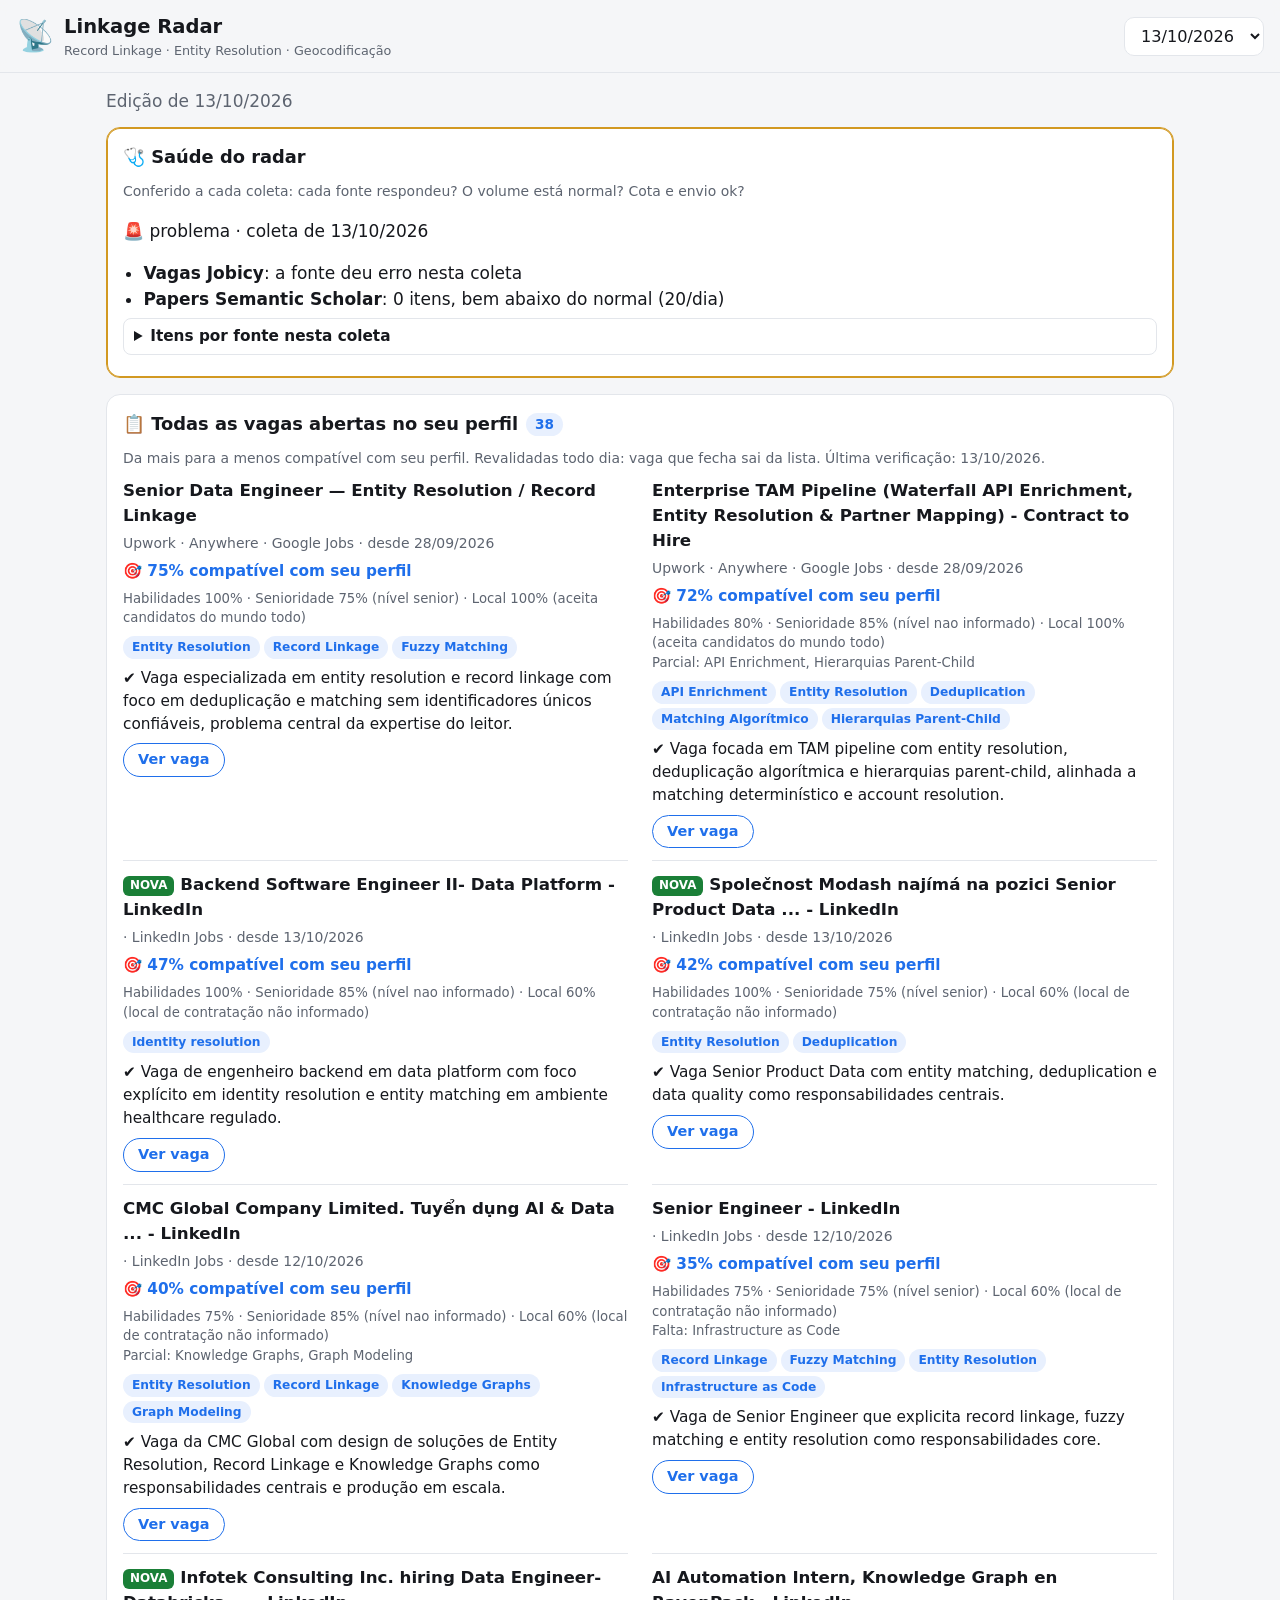
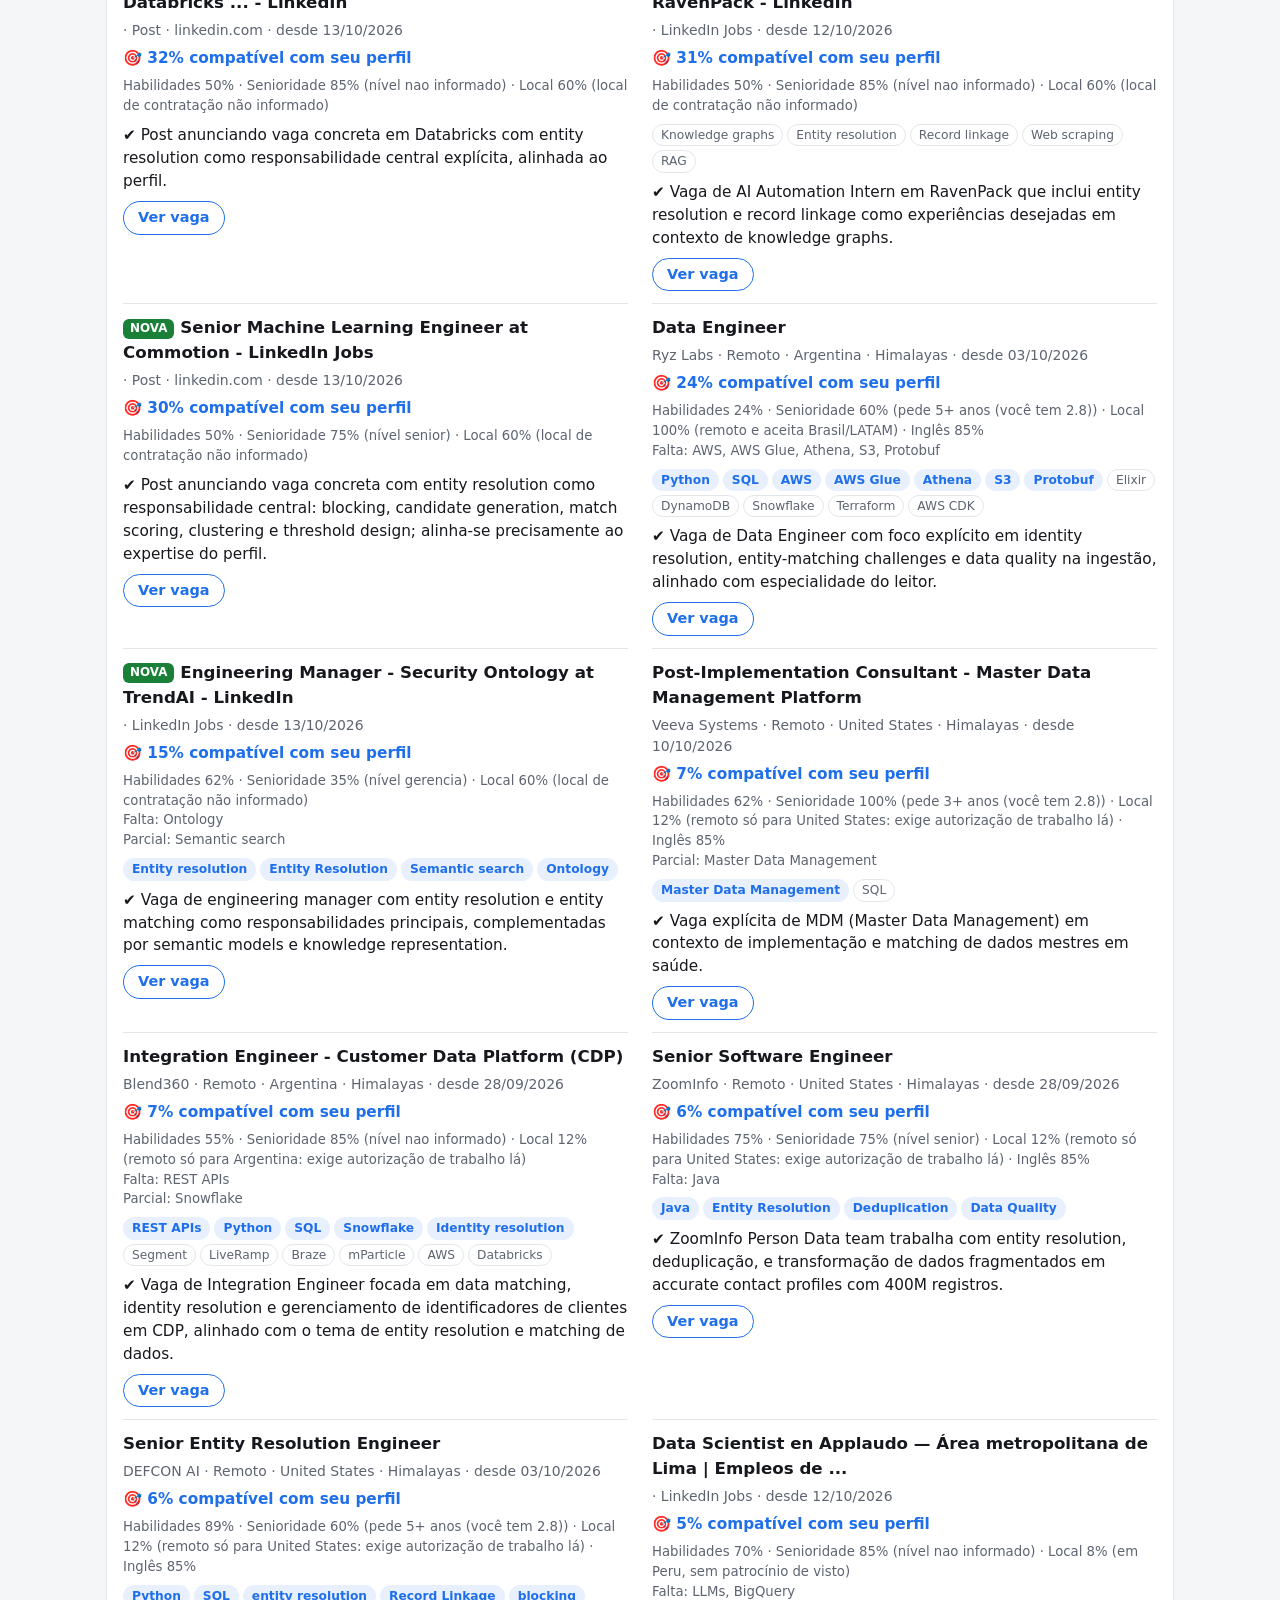
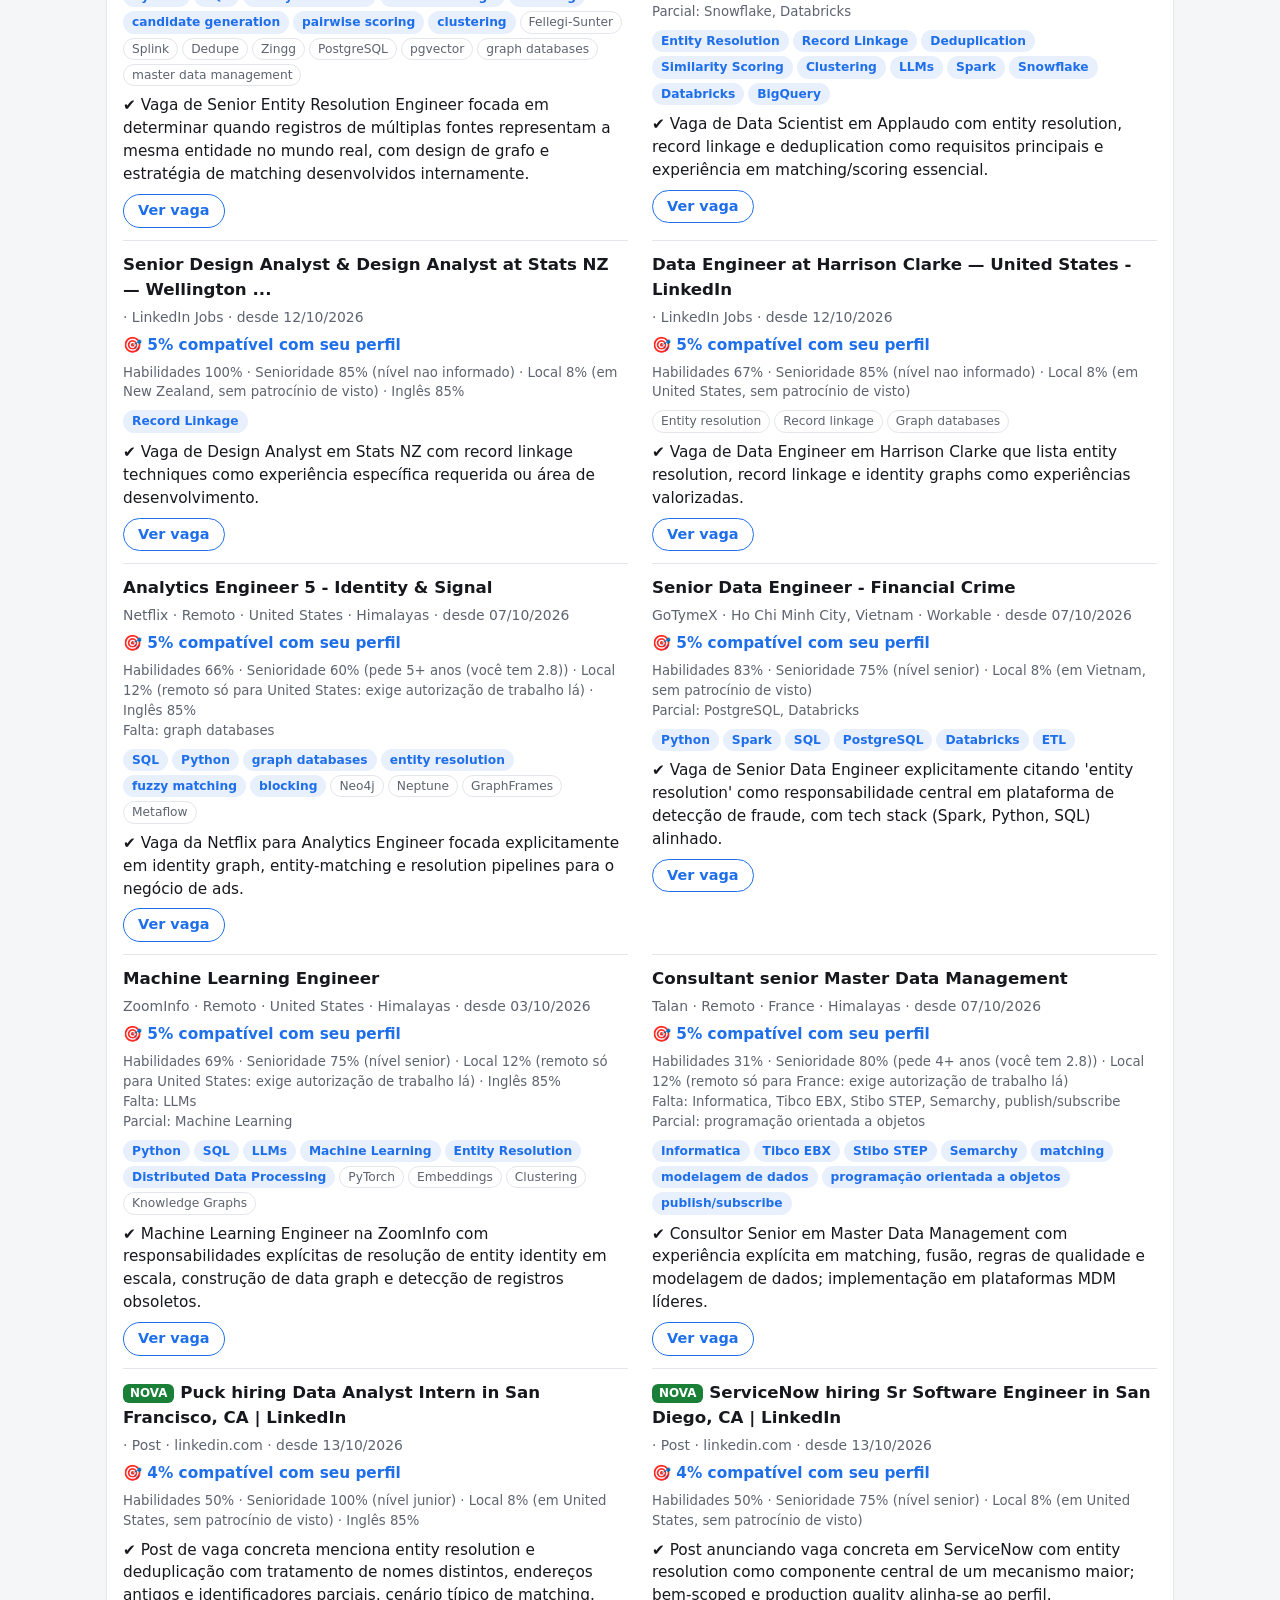
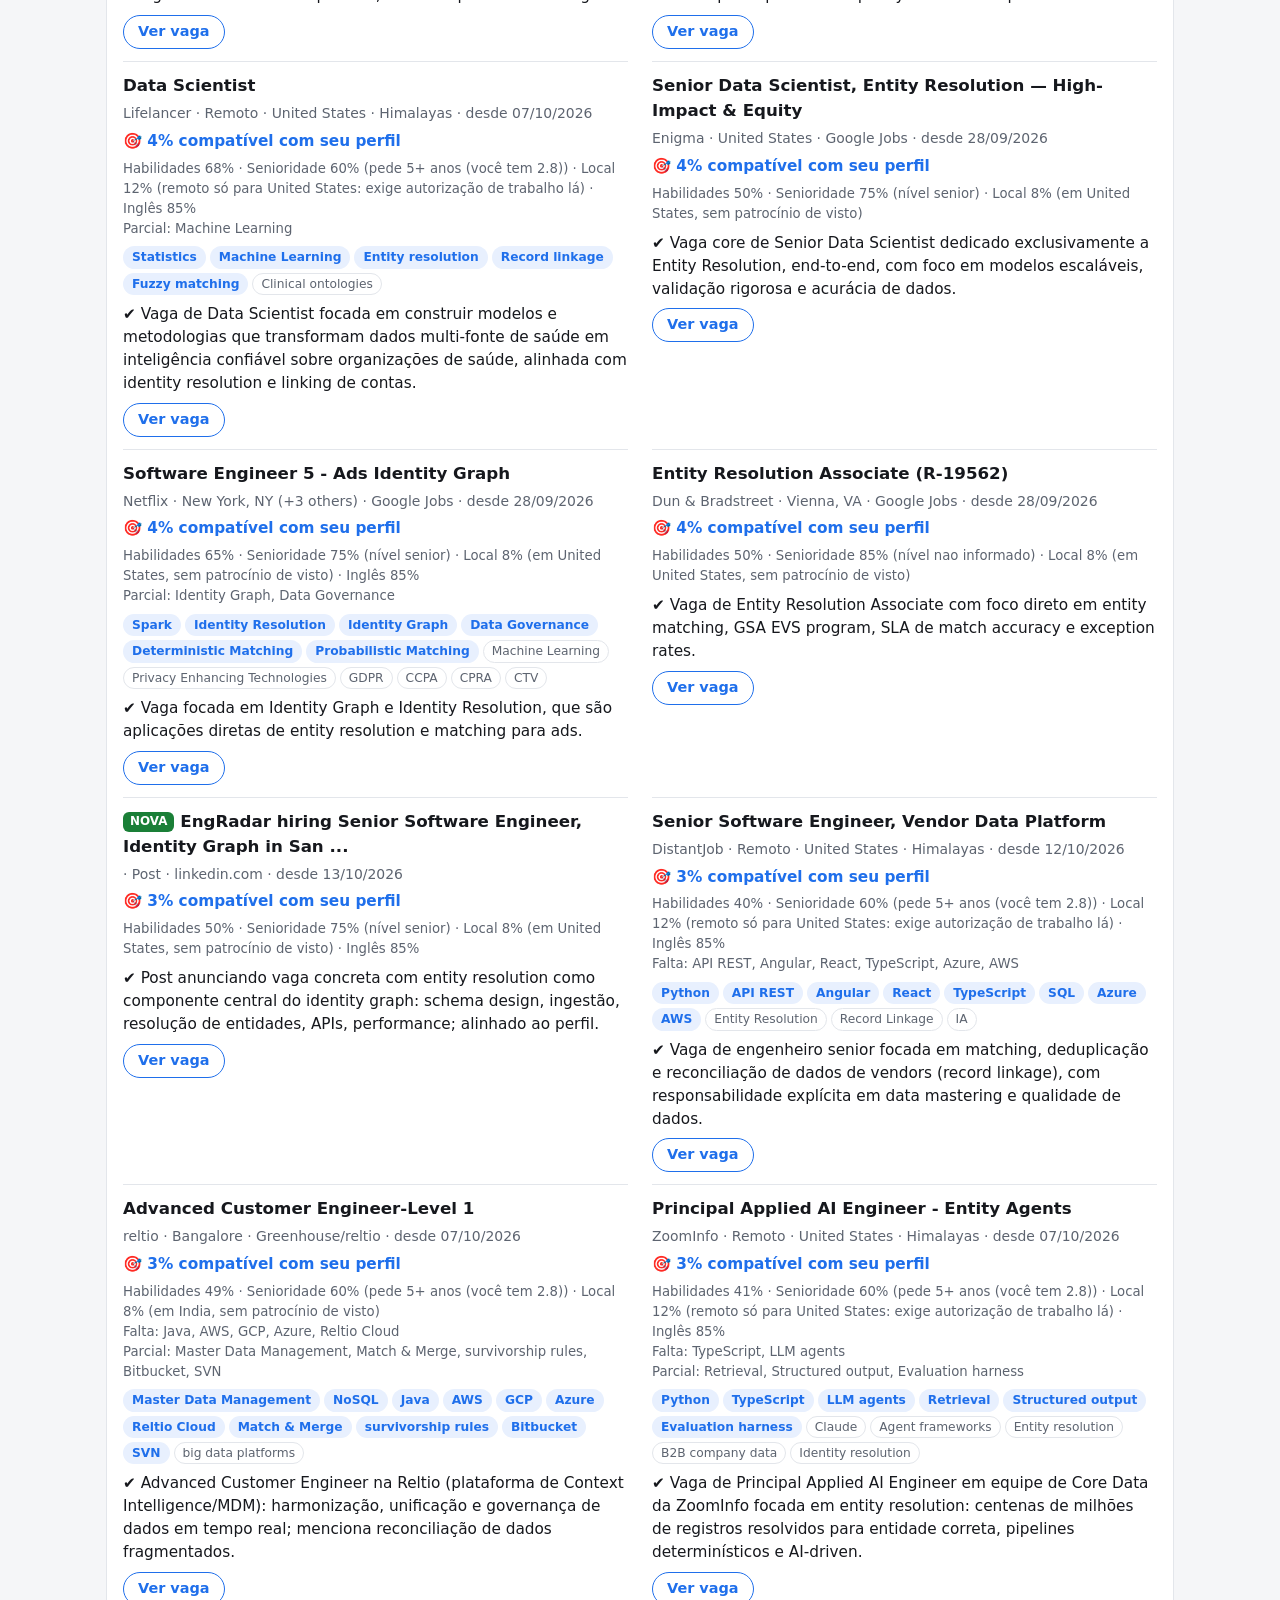
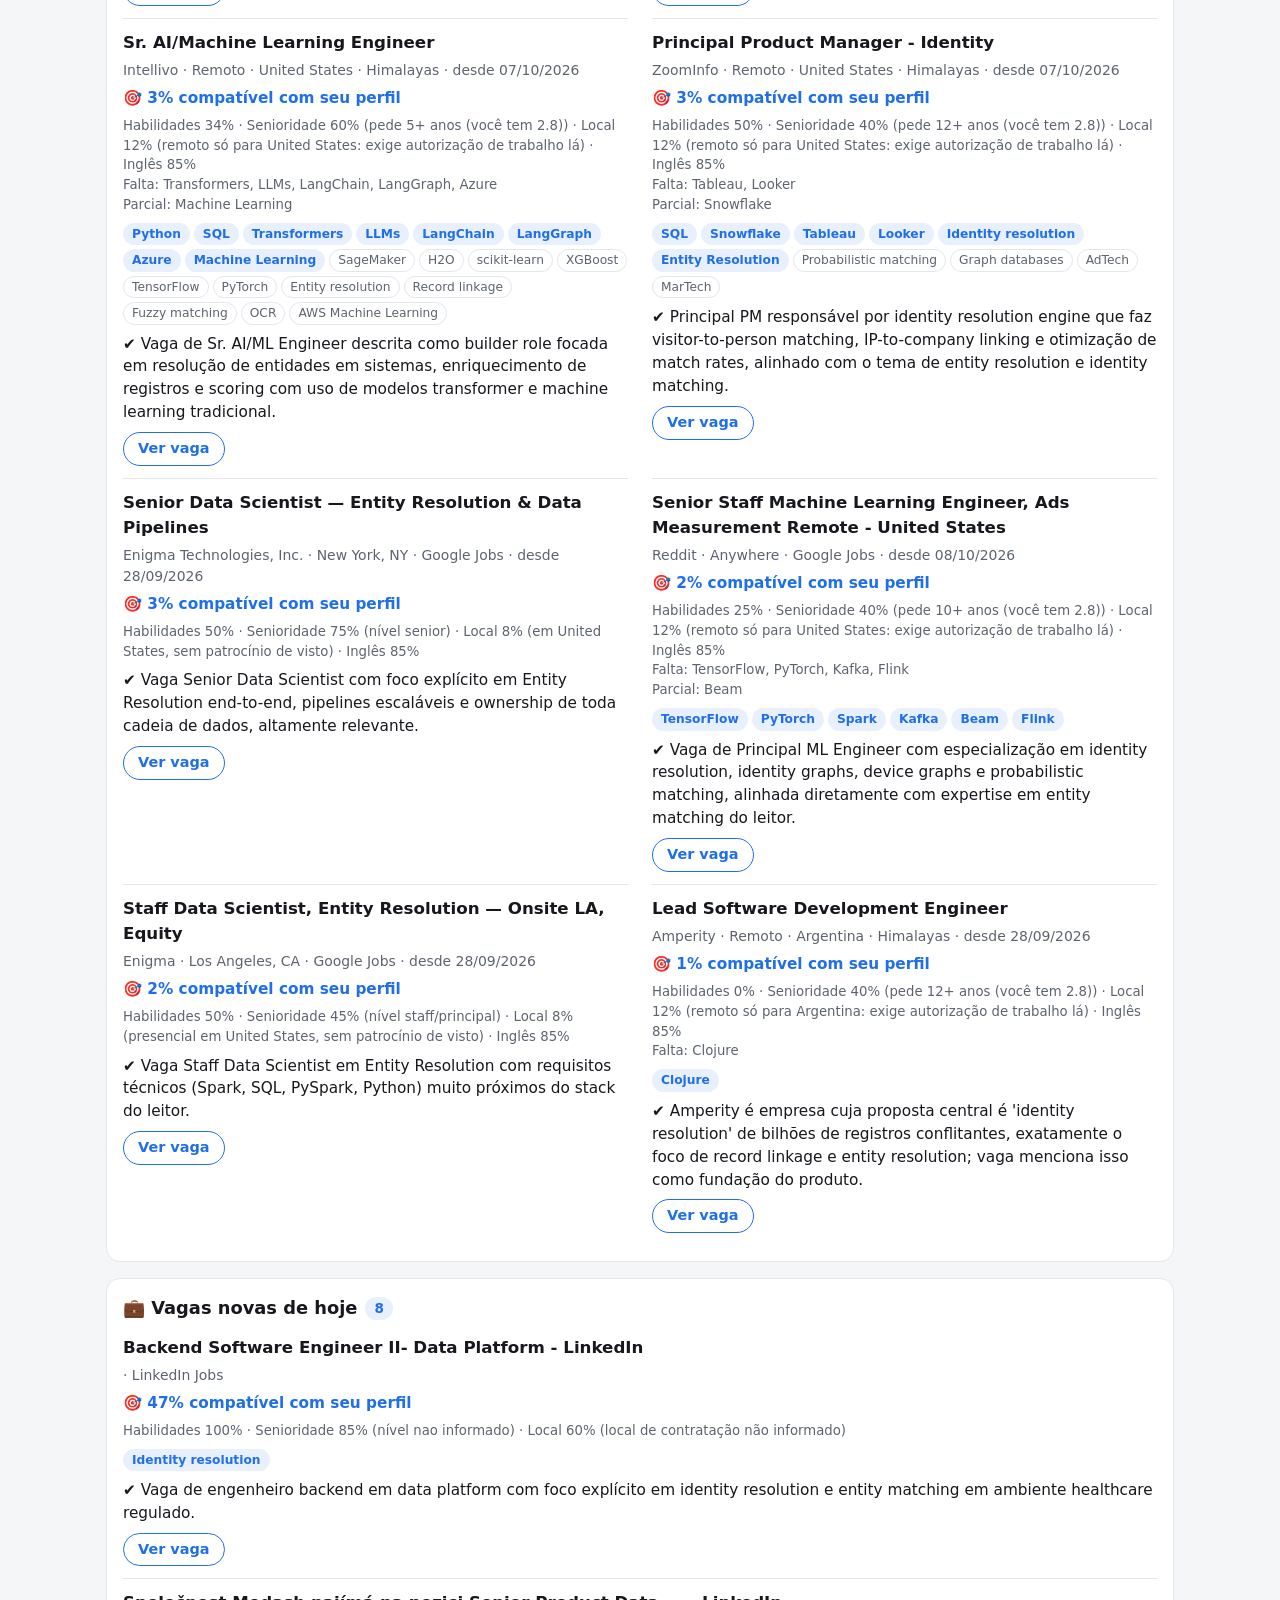
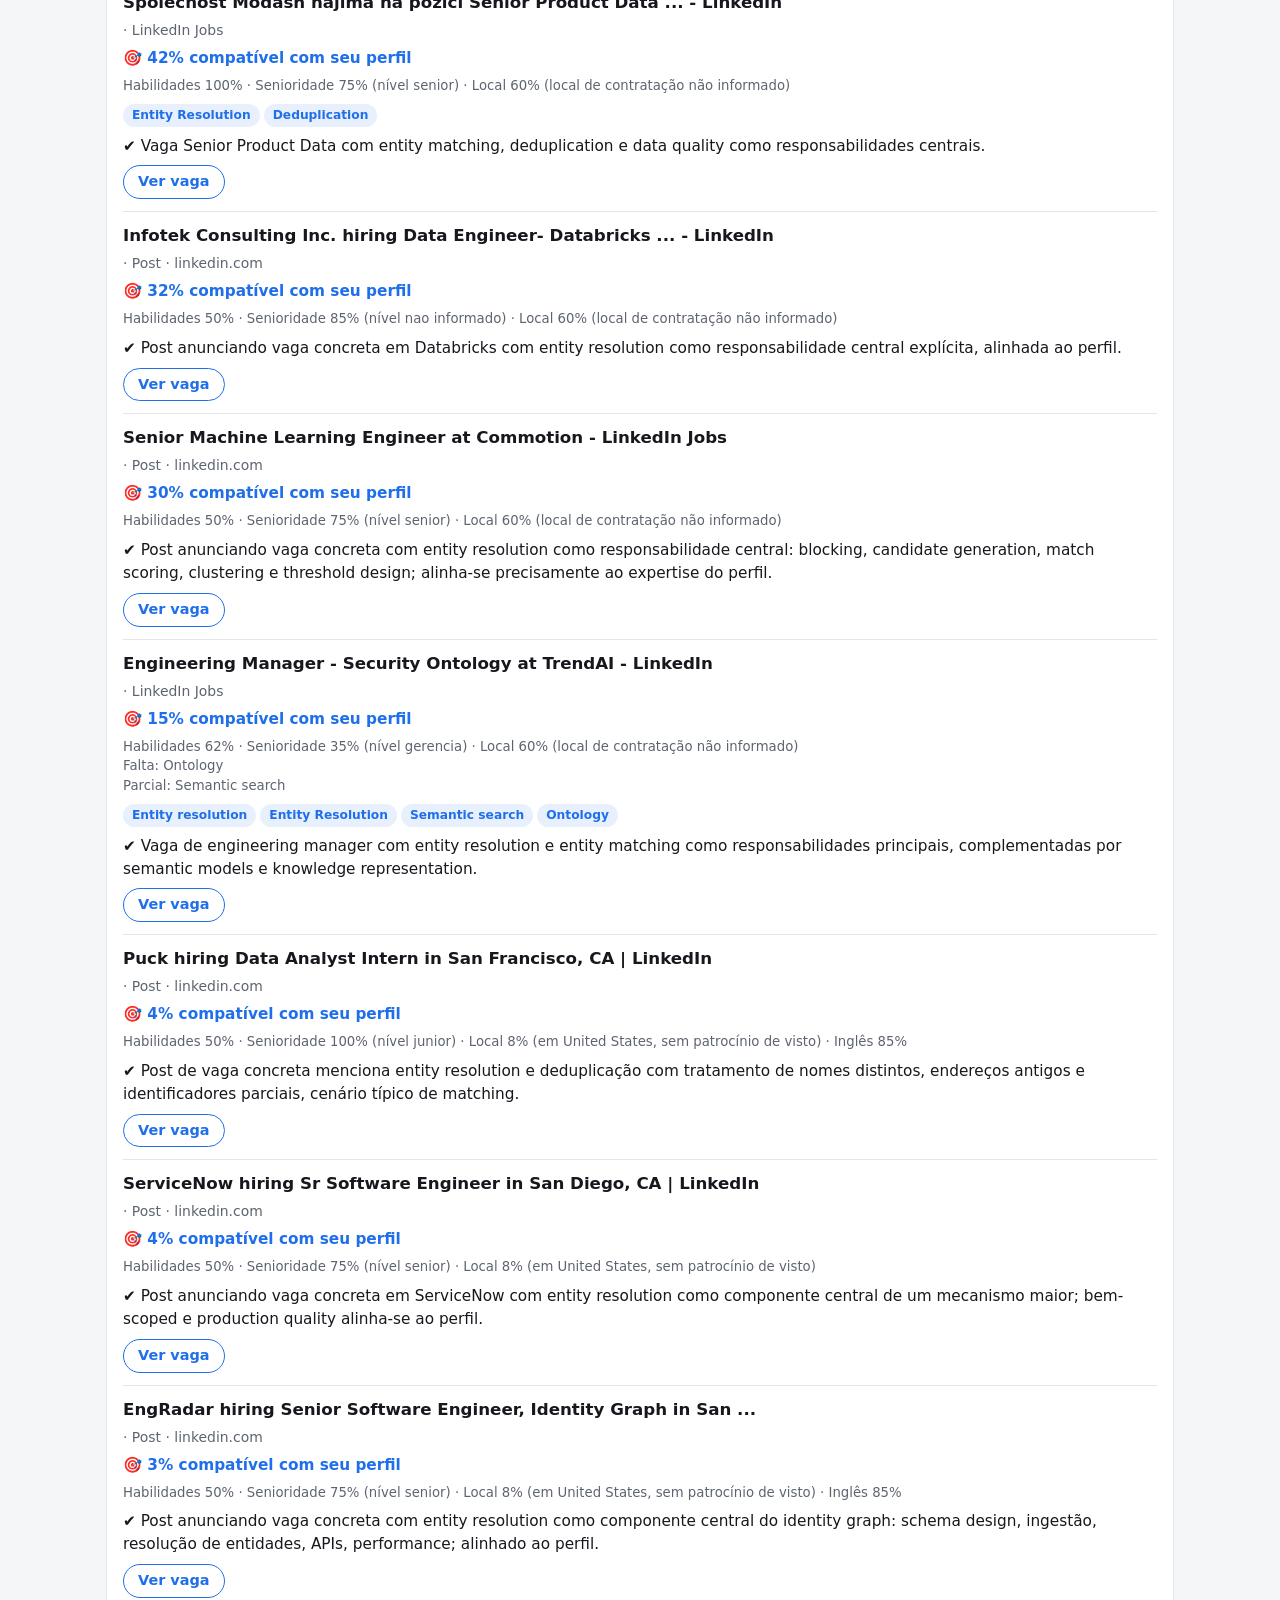
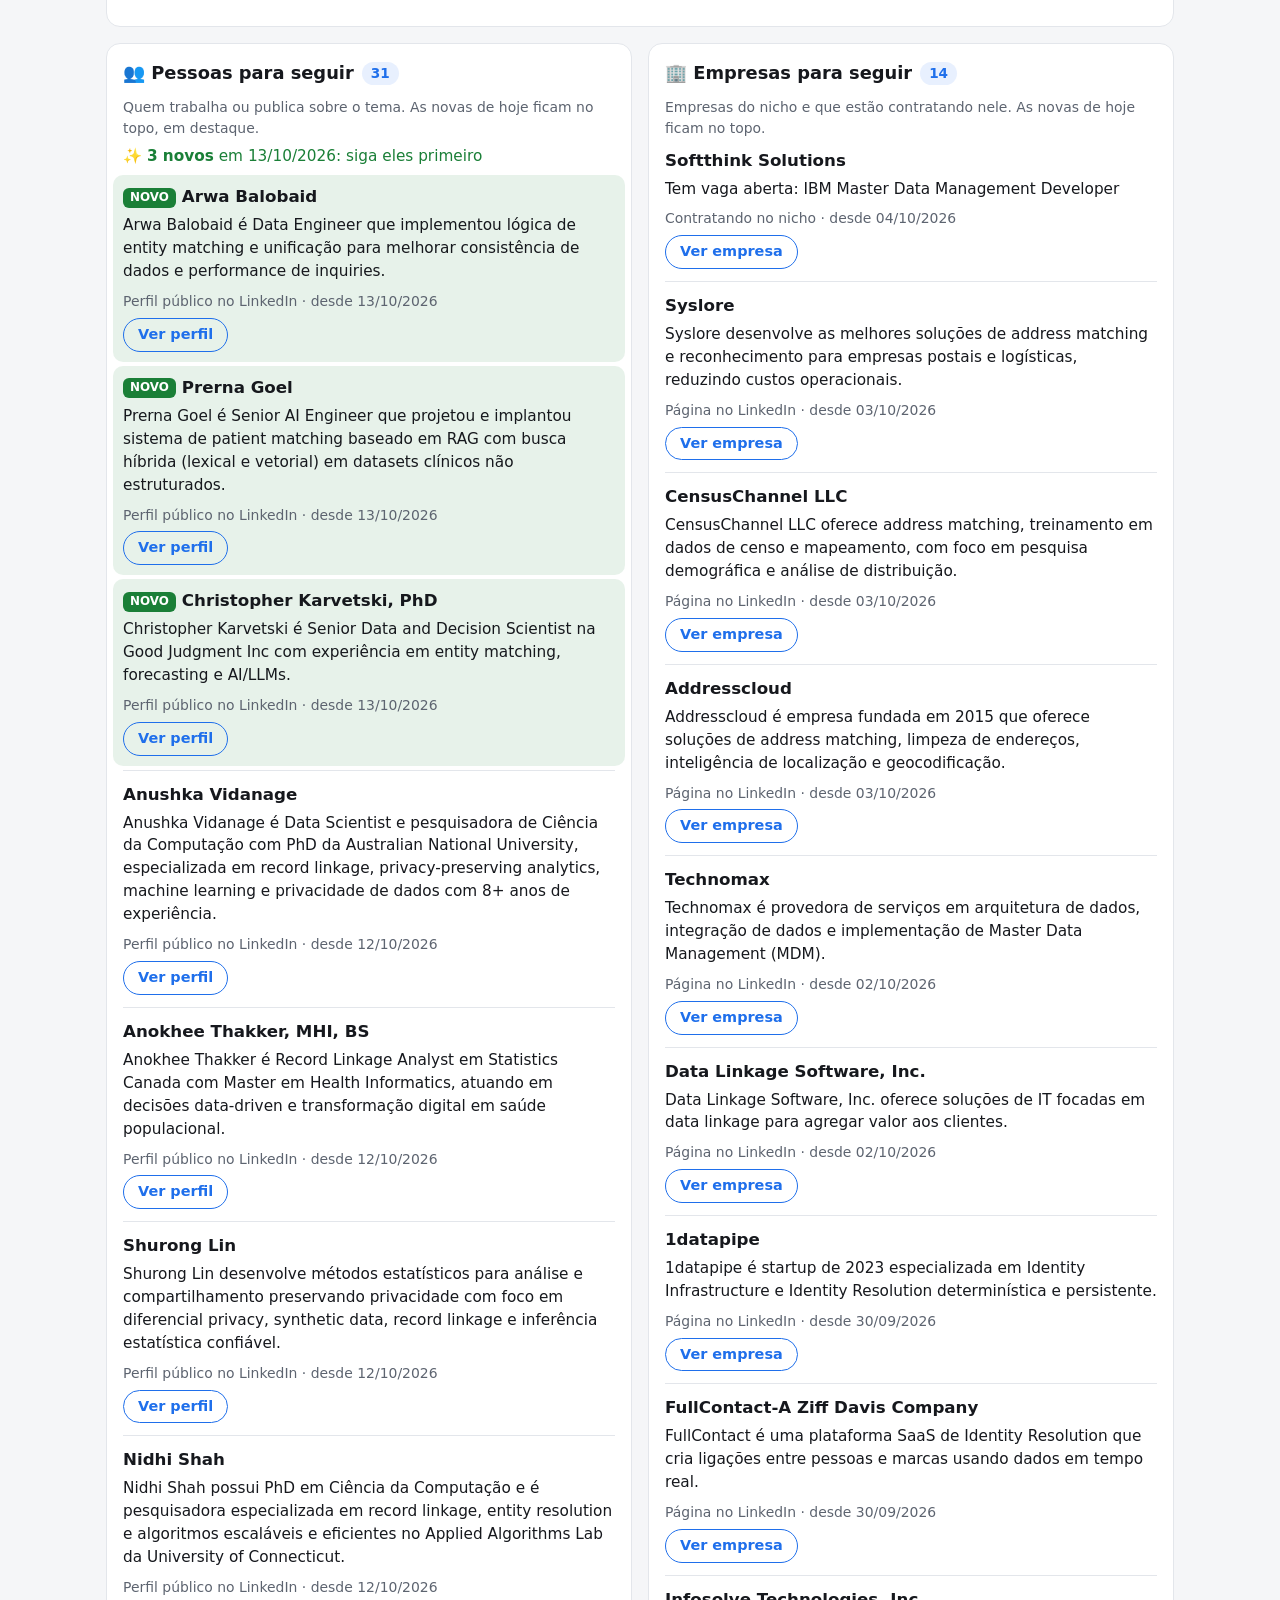
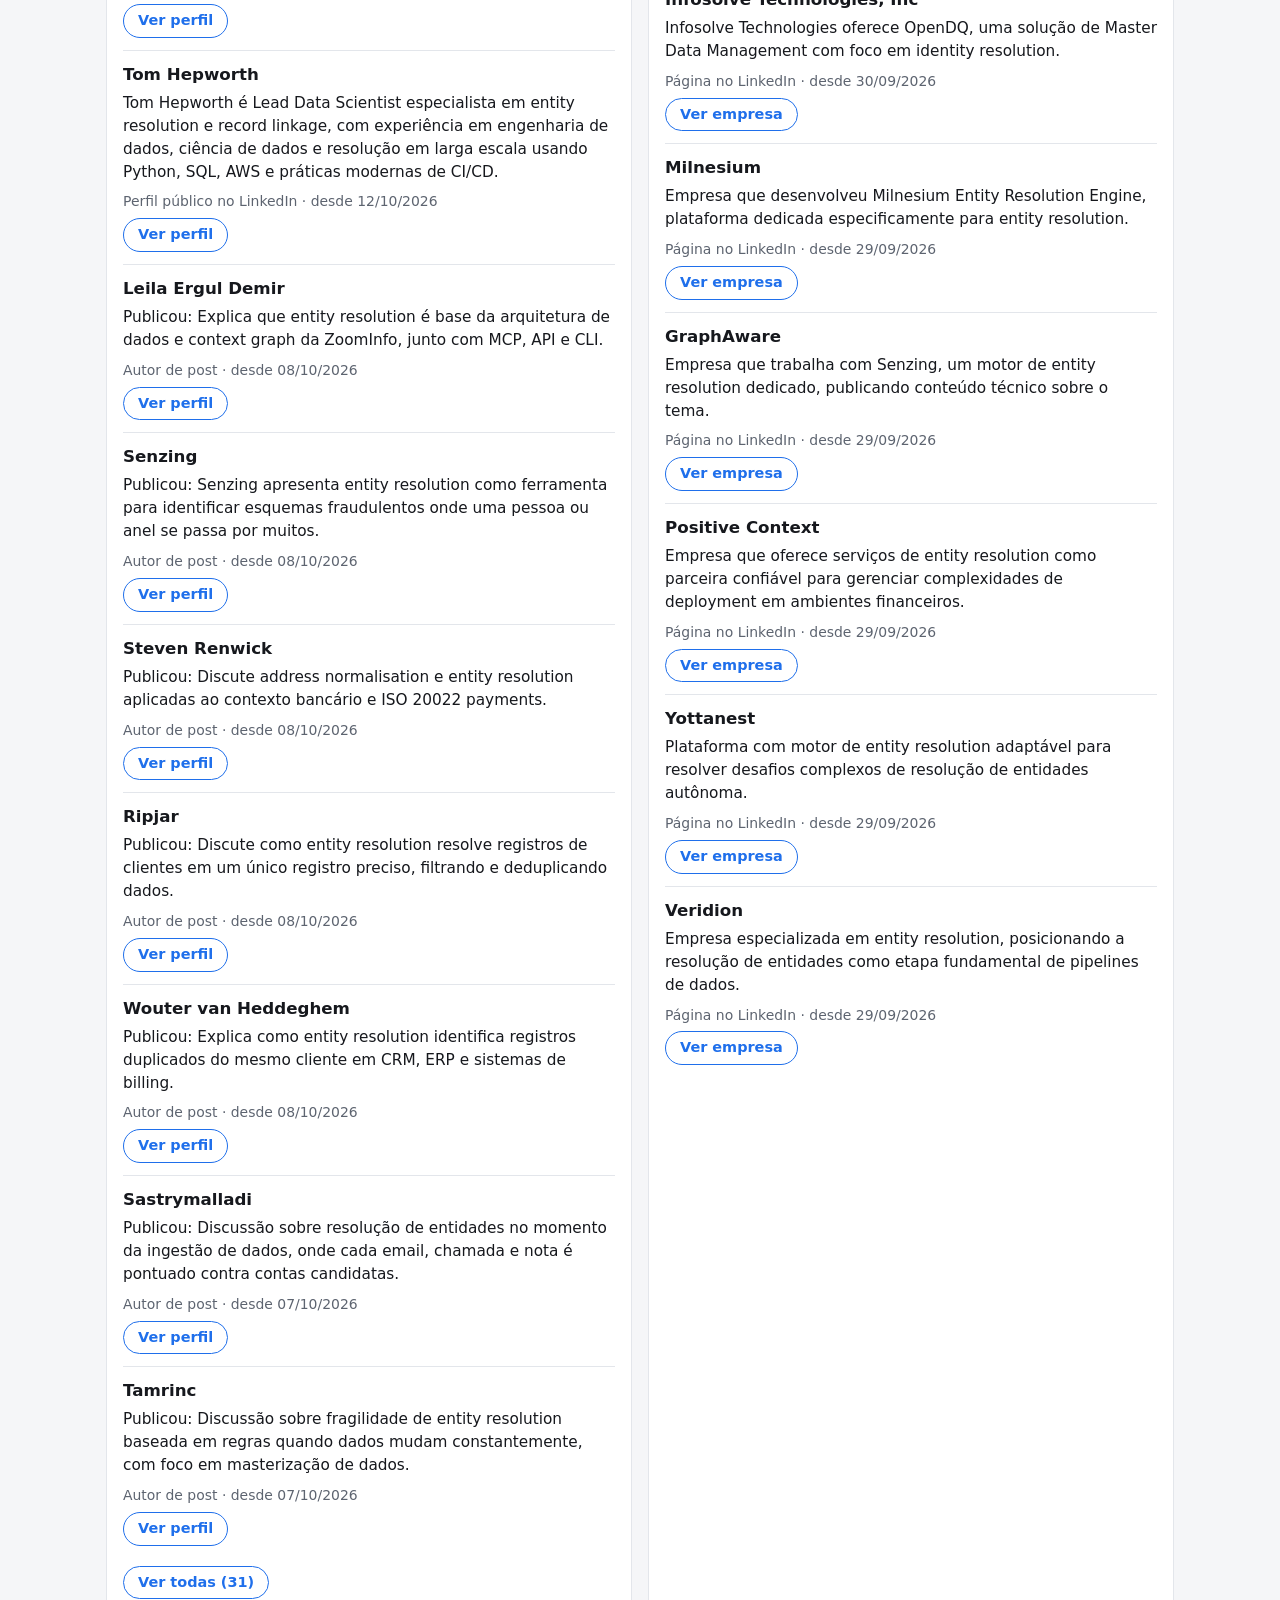
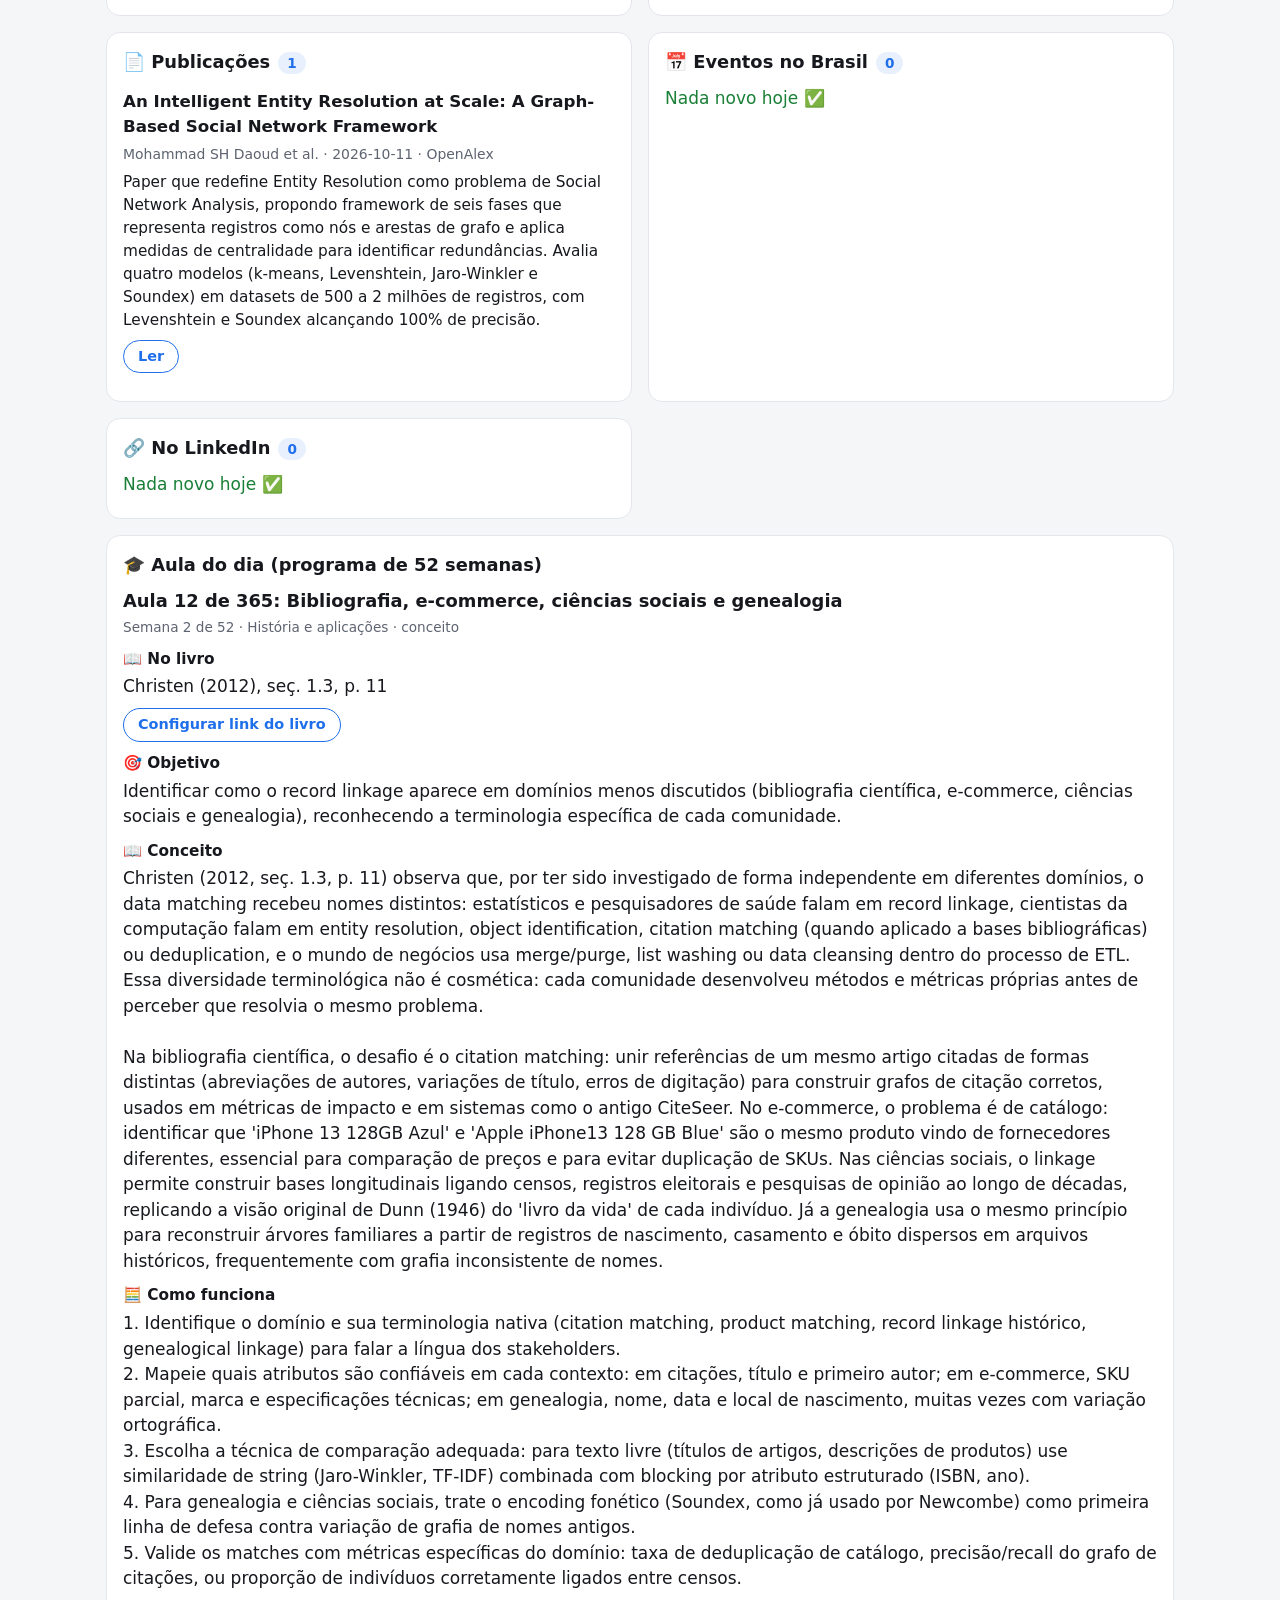
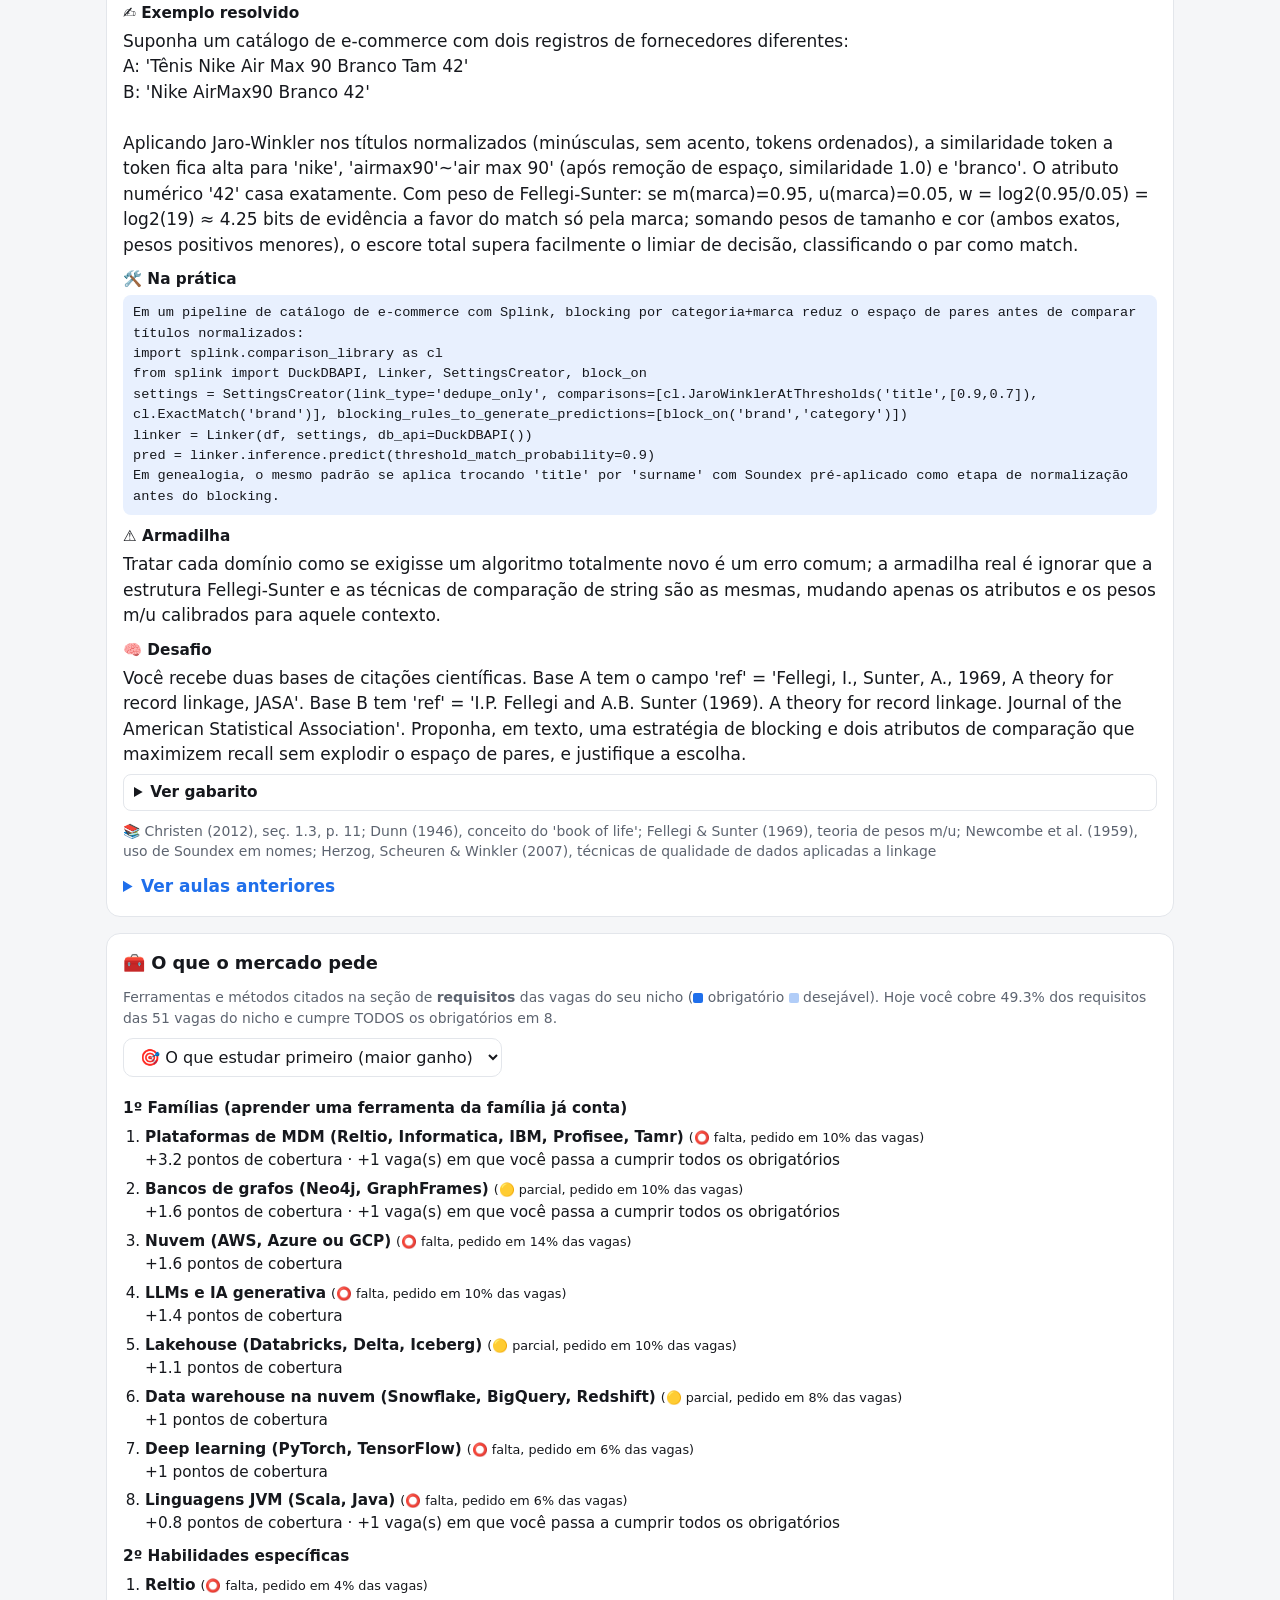
==== site/index.html @ b70bb9a8 "Visualizador do livro, Telegram formatado e 'O que o mercado pede' revisado - livro.html: PDF.js abr" ====
<!doctype html>
<html lang="pt-BR">
<head>
  <meta charset="utf-8">
  <meta name="viewport" content="width=device-width, initial-scale=1">
  <meta name="color-scheme" content="light dark">
  <title>Linkage Radar</title>
  <link rel="icon" href="data:image/svg+xml,<svg xmlns='http://www.w3.org/2000/svg' viewBox='0 0 100 100'><text y='.9em' font-size='90'>📡</text></svg>">
  <link rel="stylesheet" href="style.css">
</head>
<body>
  <header class="top">
    <div class="brand">
      <span class="logo" aria-hidden="true">📡</span>
      <div>
        <h1>Linkage Radar</h1>
        <p class="sub">Record Linkage · Entity Resolution · Geocodificação</p>
      </div>
    </div>
    <label class="picker">
      <span class="sr-only">Escolher dia</span>
      <select id="day"></select>
    </label>
  </header>

  <main>
    <p id="status" class="status">Carregando…</p>
    <div class="grid">
      <section class="card wide" id="abertas">
        <h2>📋 Todas as vagas abertas no seu perfil <span class="count"></span></h2>
        <p class="meta">Da mais para a menos compatível com seu perfil. Revalidadas todo dia: vaga que fecha sai da lista. <span id="abertas-atualizado"></span></p>
        <div class="list"></div>
      </section>
      <section class="card wide" id="vagas"><h2>💼 Vagas novas de hoje <span class="count"></span></h2><div class="list"></div></section>
      <section class="card" id="pessoas">
        <h2>👥 Pessoas para seguir <span class="count"></span></h2>
        <p class="meta">Quem trabalha ou publica sobre o tema. As novas de hoje ficam no topo, em destaque.</p>
        <p class="novos-hoje"></p>
        <div class="list"></div>
      </section>
      <section class="card" id="empresas">
        <h2>🏢 Empresas para seguir <span class="count"></span></h2>
        <p class="meta">Empresas do nicho e que estão contratando nele. As novas de hoje ficam no topo.</p>
        <p class="novos-hoje"></p>
        <div class="list"></div>
      </section>
      <section class="card" id="papers"><h2>📄 Publicações <span class="count"></span></h2><div class="list"></div></section>
      <section class="card" id="eventos"><h2>📅 Eventos no Brasil <span class="count"></span></h2><div class="list"></div></section>
      <section class="card" id="linkedin"><h2>🔗 No LinkedIn <span class="count"></span></h2><div class="list"></div></section>
      <section class="card wide" id="aula"><h2>🎓 Aula do dia (programa de 52 semanas)</h2><div class="lesson"></div>
        <details class="past"><summary>Ver aulas anteriores</summary><ol class="past-list"></ol></details>
      </section>
      <section class="card wide" id="skills">
        <h2>🧰 O que o mercado pede</h2>
        <p class="meta">Ferramentas e métodos citados na seção de <b>requisitos</b> das vagas do seu nicho
          (<span class="legend must"></span> obrigatório <span class="legend nice"></span> desejável).
          <span id="skills-n"></span></p>
        <label class="picker"><span class="sr-only">Período</span>
          <select id="skills-period">
            <option value="plano">🎯 O que estudar primeiro (maior ganho)</option>
            <option value="familias">Famílias de habilidades</option>
            <option value="ultimos_90_dias">Ranking do nicho, últimos 90 dias</option>
            <option value="geral">Ranking do nicho, desde o início</option>
            <option value="mercado_amplo">Mercado amplo de dados (comparação)</option>
          </select>
        </label>
        <div class="list"></div>
      </section>
      <section class="card wide" id="pilula">
        <h2>📈 Aprenda o que o mercado pede</h2>
        <p class="meta">Todo dia, a habilidade mais pedida nas vagas que você ainda não domina, do jeito mais curto para ficar apto.</p>
        <div class="content"></div>
      </section>
      <section class="card wide" id="saude">
        <h2>🩺 Saúde do radar</h2>
        <p class="meta">Conferido a cada coleta: cada fonte respondeu? O volume está normal? Cota e envio ok?</p>
        <div class="content"></div>
      </section>
      <section class="card wide" id="perfil">
        <h2>🪪 Seu perfil vs. especialistas</h2>
        <p class="meta">Análise semanal do seu LinkedIn e currículo comparados aos perfis salvos e ao que as vagas pedem.</p>
        <div class="content"></div>
      </section>
    </div>
  </main>

  <footer class="foot">
    <span id="stats"></span>
    <span><button class="btn set-book" type="button">Configurar link do livro (fica só neste navegador)</button></span>
    <span>Filtrado por palavras-chave + Claude Haiku como juiz. Sem ruído: seção vazia = nada novo.</span>
  </footer>
  <script src="app.js"></script>
</body>
</html>
---- site/style.css ----
:root {
  --bg: #f5f6f8;
  --card: #ffffff;
  --text: #16181d;
  --muted: #5d6470;
  --line: #e3e6eb;
  --accent: #1f6feb;
  --accent-soft: #e8f0fe;
  --ok: #1a7f37;
  --radius: 14px;
  font-size: 17px;
}
@media (prefers-color-scheme: dark) {
  :root {
    --bg: #0e1116;
    --card: #161b22;
    --text: #e6e9ee;
    --muted: #9aa3ae;
    --line: #2a313b;
    --accent: #58a6ff;
    --accent-soft: #15233a;
    --ok: #3fb950;
  }
}
* { box-sizing: border-box; }
body {
  margin: 0;
  background: var(--bg);
  color: var(--text);
  font-family: system-ui, -apple-system, "Segoe UI", Roboto, sans-serif;
  line-height: 1.5;
  -webkit-text-size-adjust: 100%;
}
.sr-only { position: absolute; width: 1px; height: 1px; overflow: hidden; clip: rect(0 0 0 0); }

.top {
  position: sticky; top: 0; z-index: 2;
  display: flex; gap: 12px; align-items: center; justify-content: space-between; flex-wrap: wrap;
  padding: 12px 16px;
  background: color-mix(in srgb, var(--bg) 88%, transparent);
  backdrop-filter: blur(8px);
  border-bottom: 1px solid var(--line);
}
.brand { display: flex; gap: 10px; align-items: center; }
.logo { font-size: 1.8rem; }
h1 { font-size: 1.15rem; margin: 0; }
.sub { margin: 0; font-size: .75rem; color: var(--muted); }
select {
  font: inherit; font-size: .95rem;
  padding: 8px 12px; border-radius: 10px;
  border: 1px solid var(--line); background: var(--card); color: var(--text);
}

main { max-width: 1100px; margin: 0 auto; padding: 16px; }
.status { color: var(--muted); margin: 0 0 12px; }
.grid { display: grid; grid-template-columns: 1fr; gap: 16px; }
@media (min-width: 820px) {
  .grid { grid-template-columns: 1fr 1fr; }
  .wide { grid-column: 1 / -1; }
}

.card {
  background: var(--card);
  border: 1px solid var(--line);
  border-radius: var(--radius);
  padding: 16px;
  min-width: 0;
}
.card h2 { font-size: 1.05rem; margin: 0 0 10px; display: flex; align-items: center; gap: 8px; }
.count {
  font-size: .8rem; font-weight: 600;
  background: var(--accent-soft); color: var(--accent);
  border-radius: 999px; padding: 1px 9px;
}
.item { padding: 12px 0; border-top: 1px solid var(--line); }
.item:first-child { border-top: 0; padding-top: 4px; }
.item h3 { font-size: .98rem; margin: 0 0 4px; overflow-wrap: anywhere; }
.meta { font-size: .82rem; color: var(--muted); margin: 0 0 6px; }
.why { font-size: .9rem; margin: 0 0 8px; }
.btn {
  display: inline-block; font-size: .85rem; font-weight: 600;
  color: var(--accent); text-decoration: none;
  border: 1px solid var(--accent); border-radius: 999px; padding: 5px 14px;
}
.btn:hover { background: var(--accent-soft); }
.empty { color: var(--ok); margin: 4px 0; }

.lesson h3 { margin: 0 0 2px; font-size: 1.05rem; }
.lesson .mod { font-size: .8rem; color: var(--muted); margin: 0 0 10px; }
.lesson blockquote {
  margin: 12px 0; padding: 10px 14px;
  background: var(--accent-soft); border-radius: 10px;
  font-family: ui-monospace, Consolas, monospace; font-size: .85rem; overflow-wrap: anywhere;
}
.lesson .q { font-style: italic; }
.past { margin-top: 12px; }
.past summary { cursor: pointer; color: var(--accent); font-weight: 600; }
.past-list { padding-left: 1.4em; font-size: .9rem; max-height: 320px; overflow: auto; }
.past-list details { margin: 4px 0; }

.foot {
  max-width: 1100px; margin: 0 auto; padding: 8px 16px 32px;
  display: flex; flex-direction: column; gap: 4px;
  font-size: .75rem; color: var(--muted);
}

.badge {
  display: inline-block; font-size: .7rem; font-weight: 700; vertical-align: middle;
  border-radius: 6px; padding: 1px 7px; margin-right: 6px;
  background: var(--ok); color: #fff;
}
.fit { font-weight: 600; color: var(--accent); }
#abertas .list { display: grid; gap: 0 24px; }
@media (min-width: 820px) { #abertas .list { grid-template-columns: 1fr 1fr; } #abertas .item:nth-child(2) { border-top: 0; padding-top: 4px; } }

.reqs { display: flex; flex-wrap: wrap; gap: 4px; margin: 0 0 8px; }
.chip { font-size: .72rem; border-radius: 999px; padding: 1px 8px; border: 1px solid var(--line); }
.chip.must { background: var(--accent-soft); color: var(--accent); border-color: transparent; font-weight: 600; }
.chip.nice { color: var(--muted); }
#skills select { margin: 4px 0 10px; }
.bar-row { display: grid; grid-template-columns: minmax(120px, 46%) 1fr 38px; gap: 8px; align-items: center; padding: 3px 0; font-size: .85rem; }
.bar-name { overflow: hidden; text-overflow: ellipsis; white-space: nowrap; }
.bar { display: flex; height: 12px; background: var(--line); border-radius: 6px; overflow: hidden; }
.bar-must { background: var(--accent); }
.bar-nice { background: color-mix(in srgb, var(--accent) 35%, transparent); }
.bar-pct { text-align: right; color: var(--muted); font-variant-numeric: tabular-nums; }
.legend { display: inline-block; width: 10px; height: 10px; border-radius: 2px; vertical-align: middle; }
.legend.must { background: var(--accent); }
.legend.nice { background: color-mix(in srgb, var(--accent) 35%, transparent); }
button.btn { background: none; cursor: pointer; font: inherit; font-size: .85rem; font-weight: 600; margin-top: 8px; }

.sec { margin: 10px 0; }
.sec h4 { margin: 0 0 4px; font-size: .9rem; }
.pre { white-space: pre-wrap; margin: 0; overflow-wrap: anywhere; }
.code { font-family: ui-monospace, Consolas, monospace; font-size: .8rem; background: var(--accent-soft);
  padding: 8px 10px; border-radius: 8px; overflow-x: auto; }
.qa { margin: 6px 0; padding: 6px 10px; border: 1px solid var(--line); border-radius: 8px; }
.qa summary { cursor: pointer; font-weight: 600; font-size: .9rem; }
.compat { font-size: .78rem; color: var(--muted); margin: -2px 0 8px; }
#pilula ul, #perfil ul { margin: 4px 0; padding-left: 1.2em; }

.novos-hoje { margin: 0 0 8px; font-size: .9rem; color: var(--ok); }
.novos-hoje:empty { display: none; }
.item.is-new { background: color-mix(in srgb, var(--ok) 10%, transparent); border-radius: 10px;
  padding: 10px 10px; margin: 4px -10px; border-top: 0; }

#saude.alerta { border-color: #d29922; box-shadow: 0 0 0 1px #d29922 inset; }
#saude ul { margin: 4px 0; padding-left: 1.2em; }

.bar-name small { display: block; font-size: .7rem; color: var(--muted); white-space: nowrap; overflow: hidden; text-overflow: ellipsis; }
.bar-row.lvl-tem .bar-must { background: var(--ok); }
.bar-row.lvl-parcial .bar-must { background: #d29922; }
#skills .bar-row { padding: 5px 0; }
#skills ol { padding-left: 1.3em; margin: 4px 0; }
#skills li { margin: 6px 0; font-size: .9rem; }
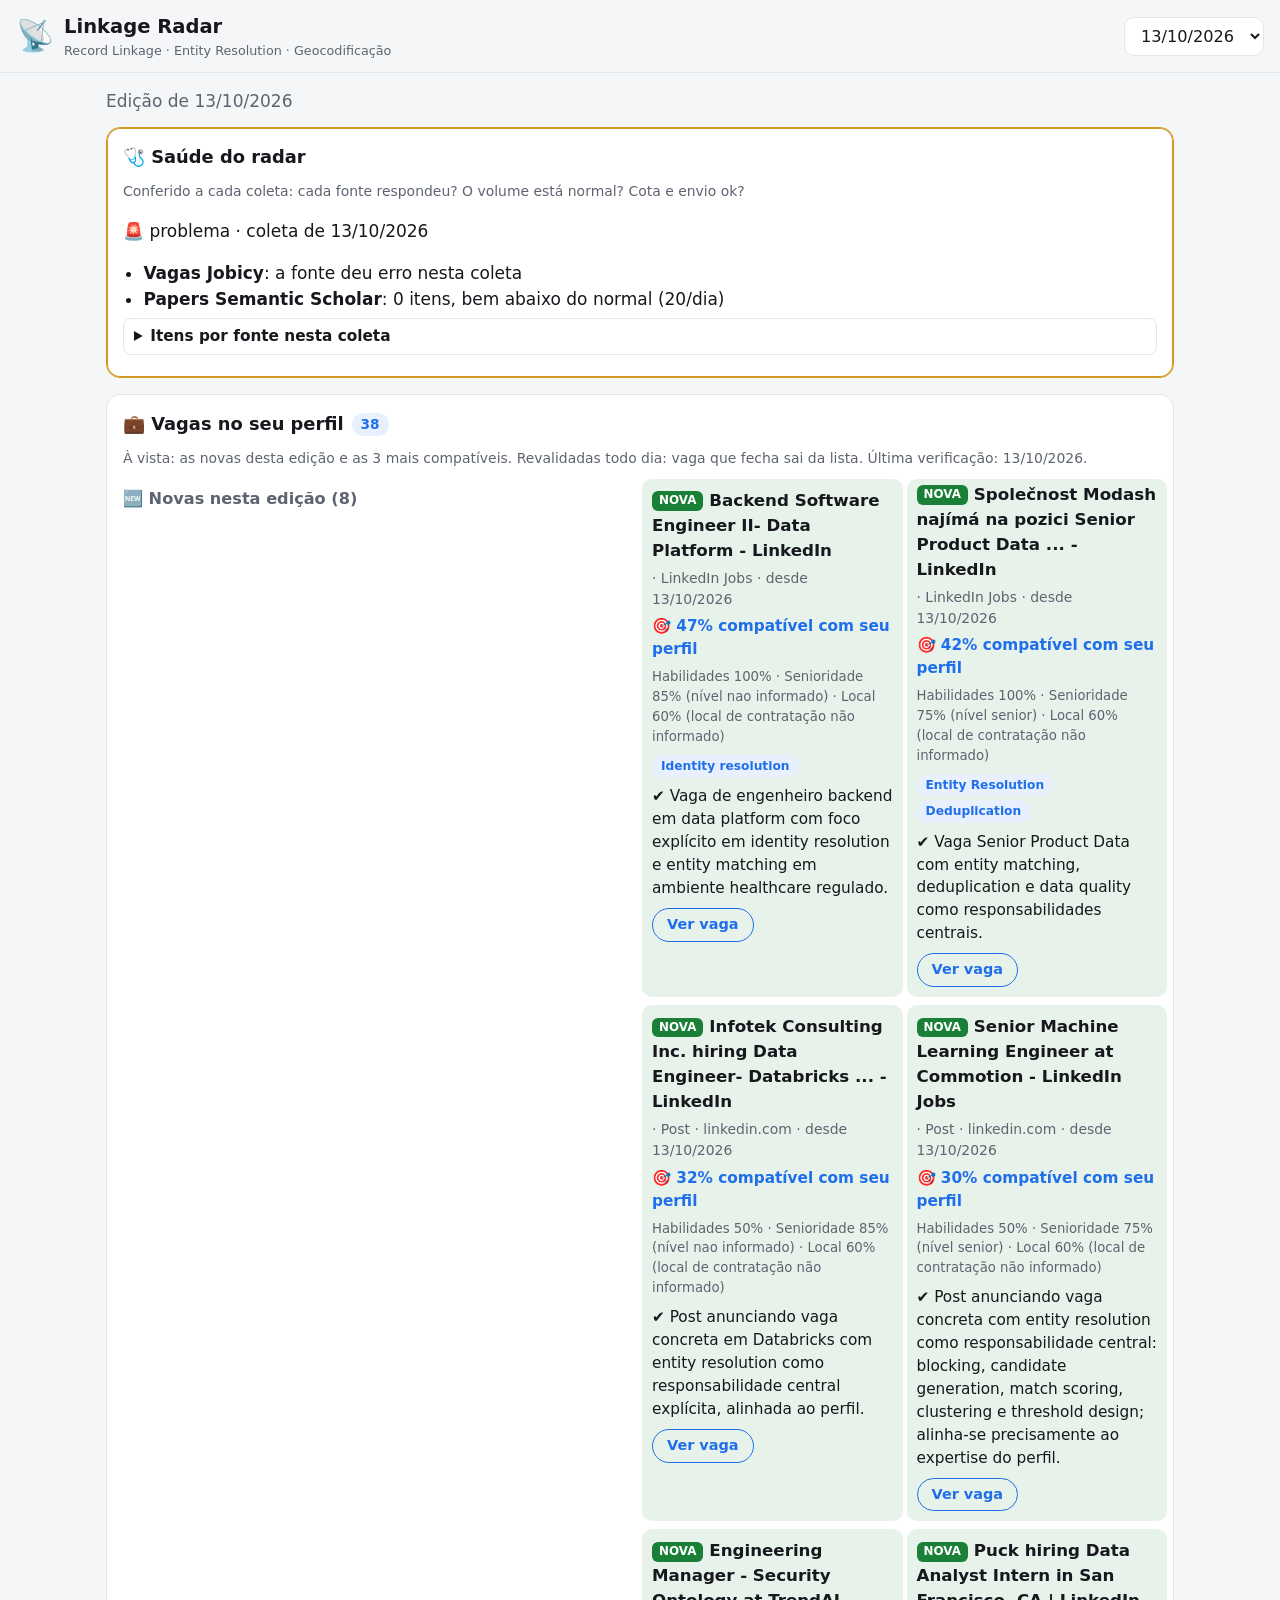
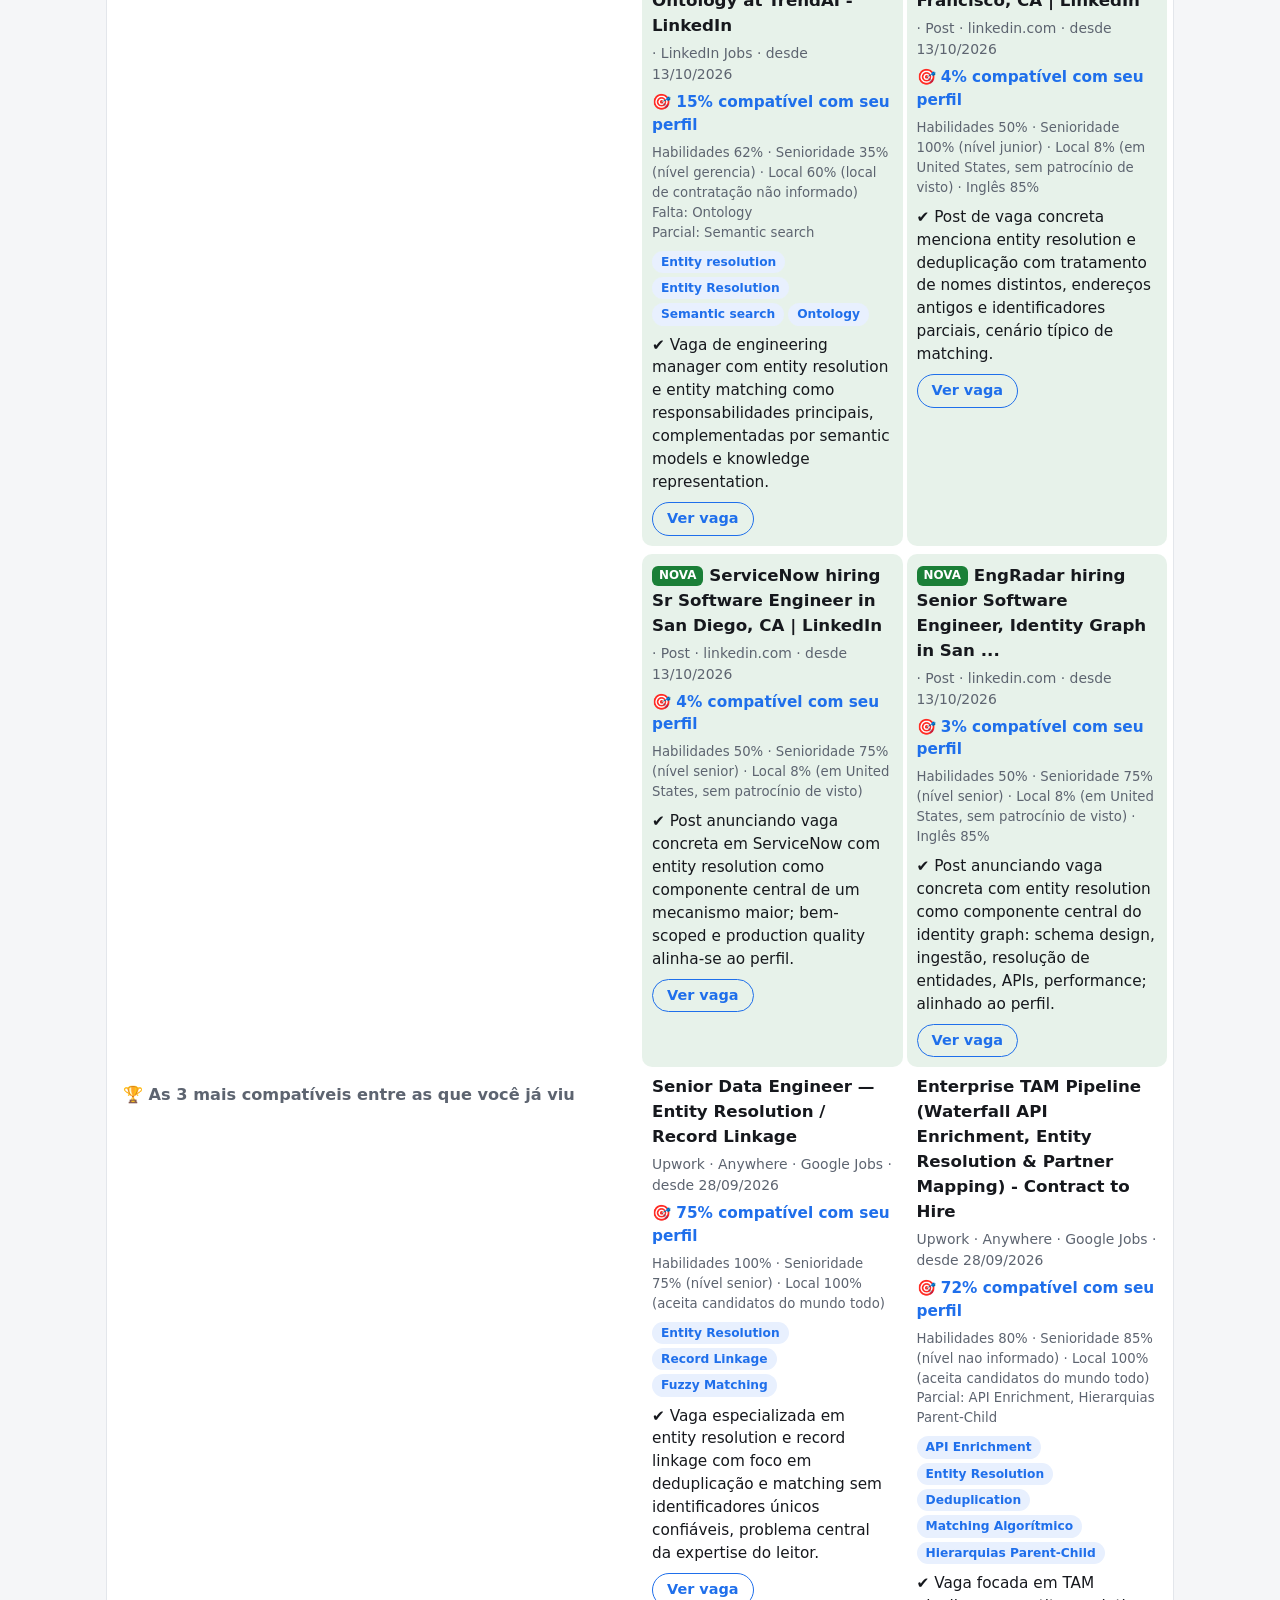
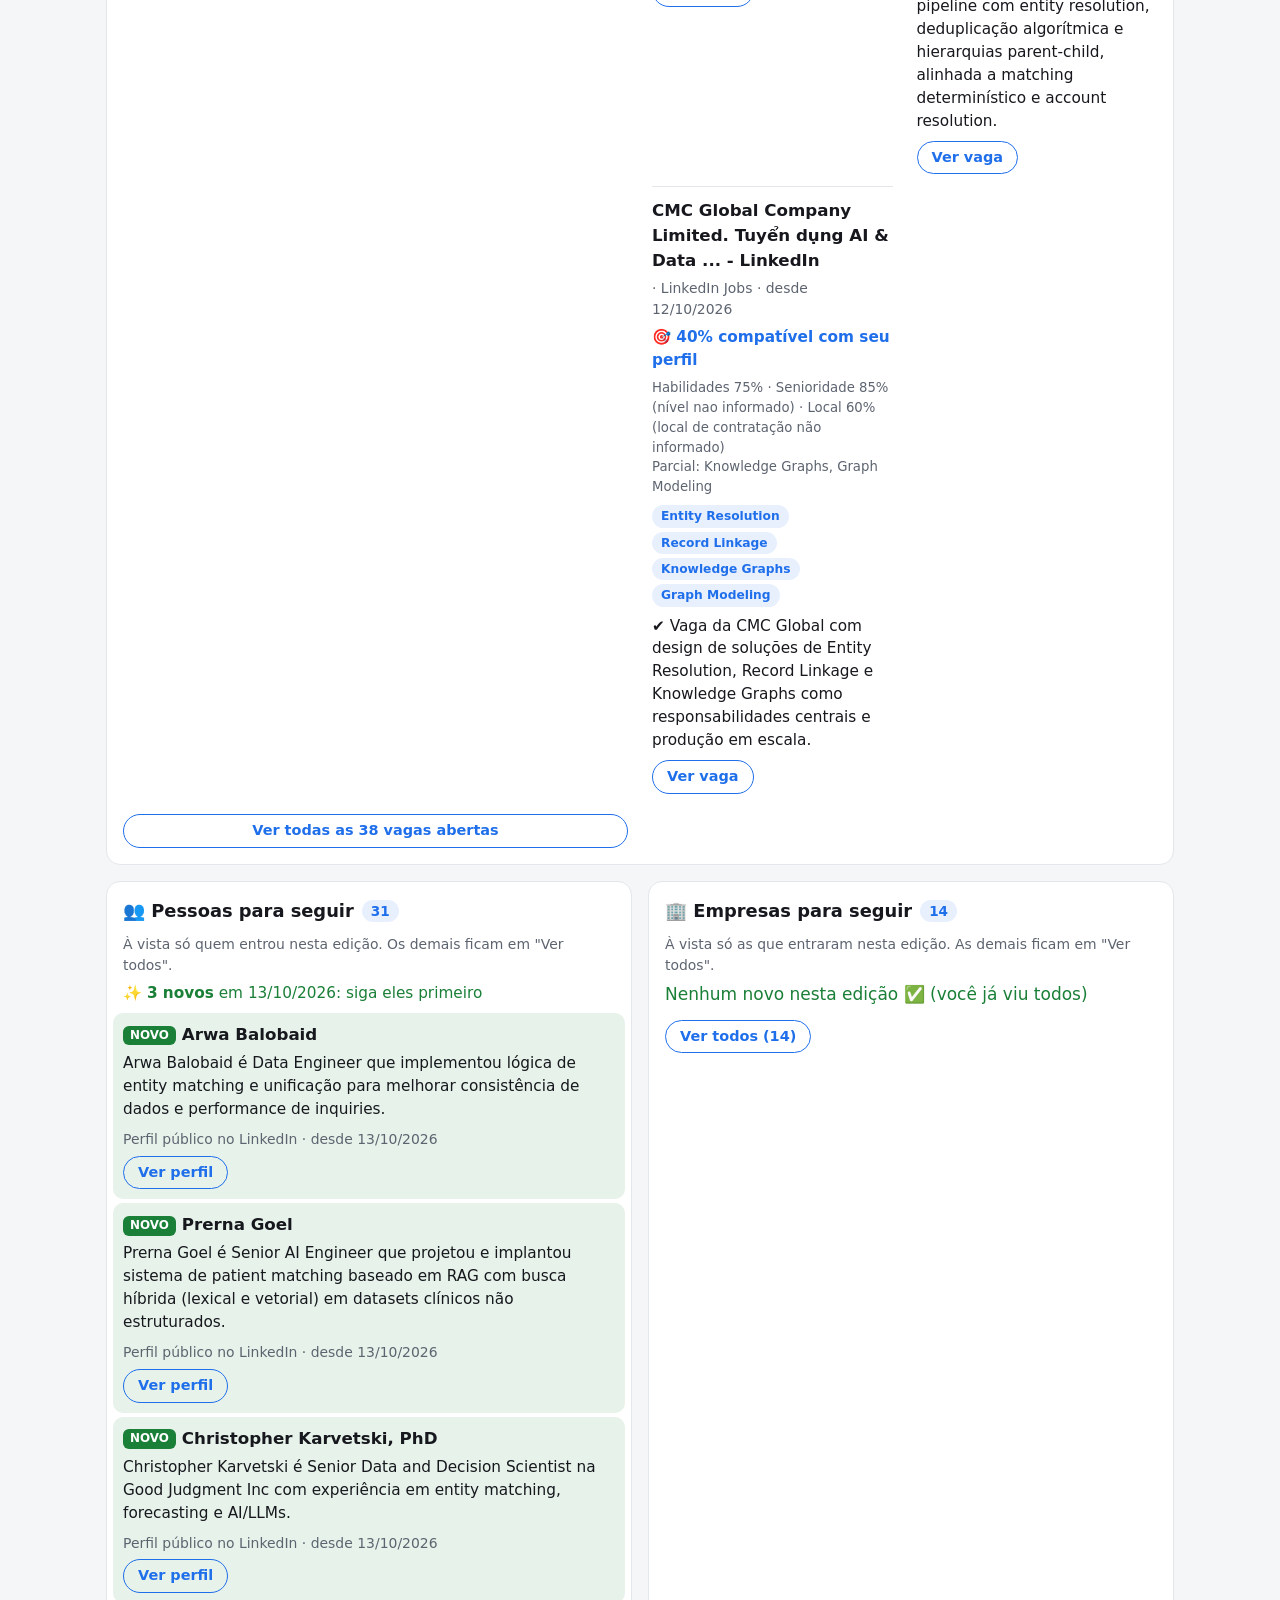
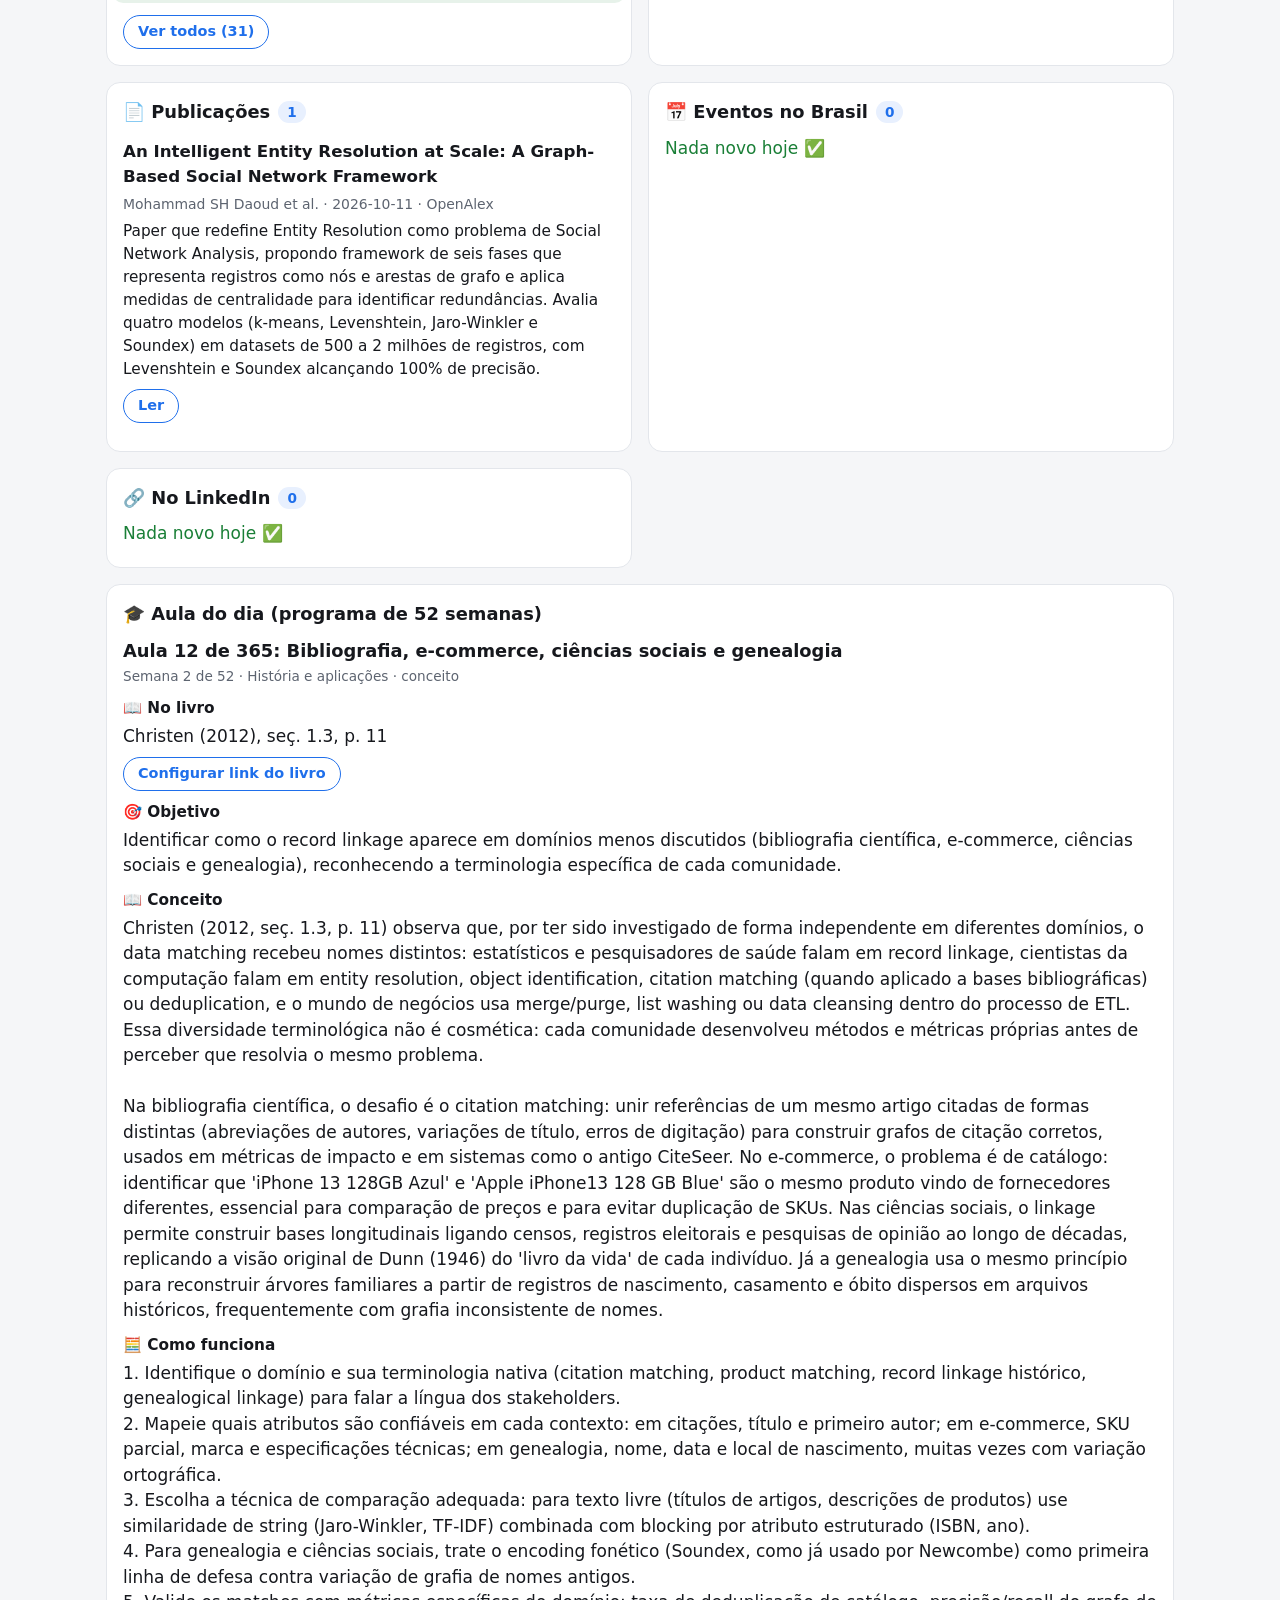
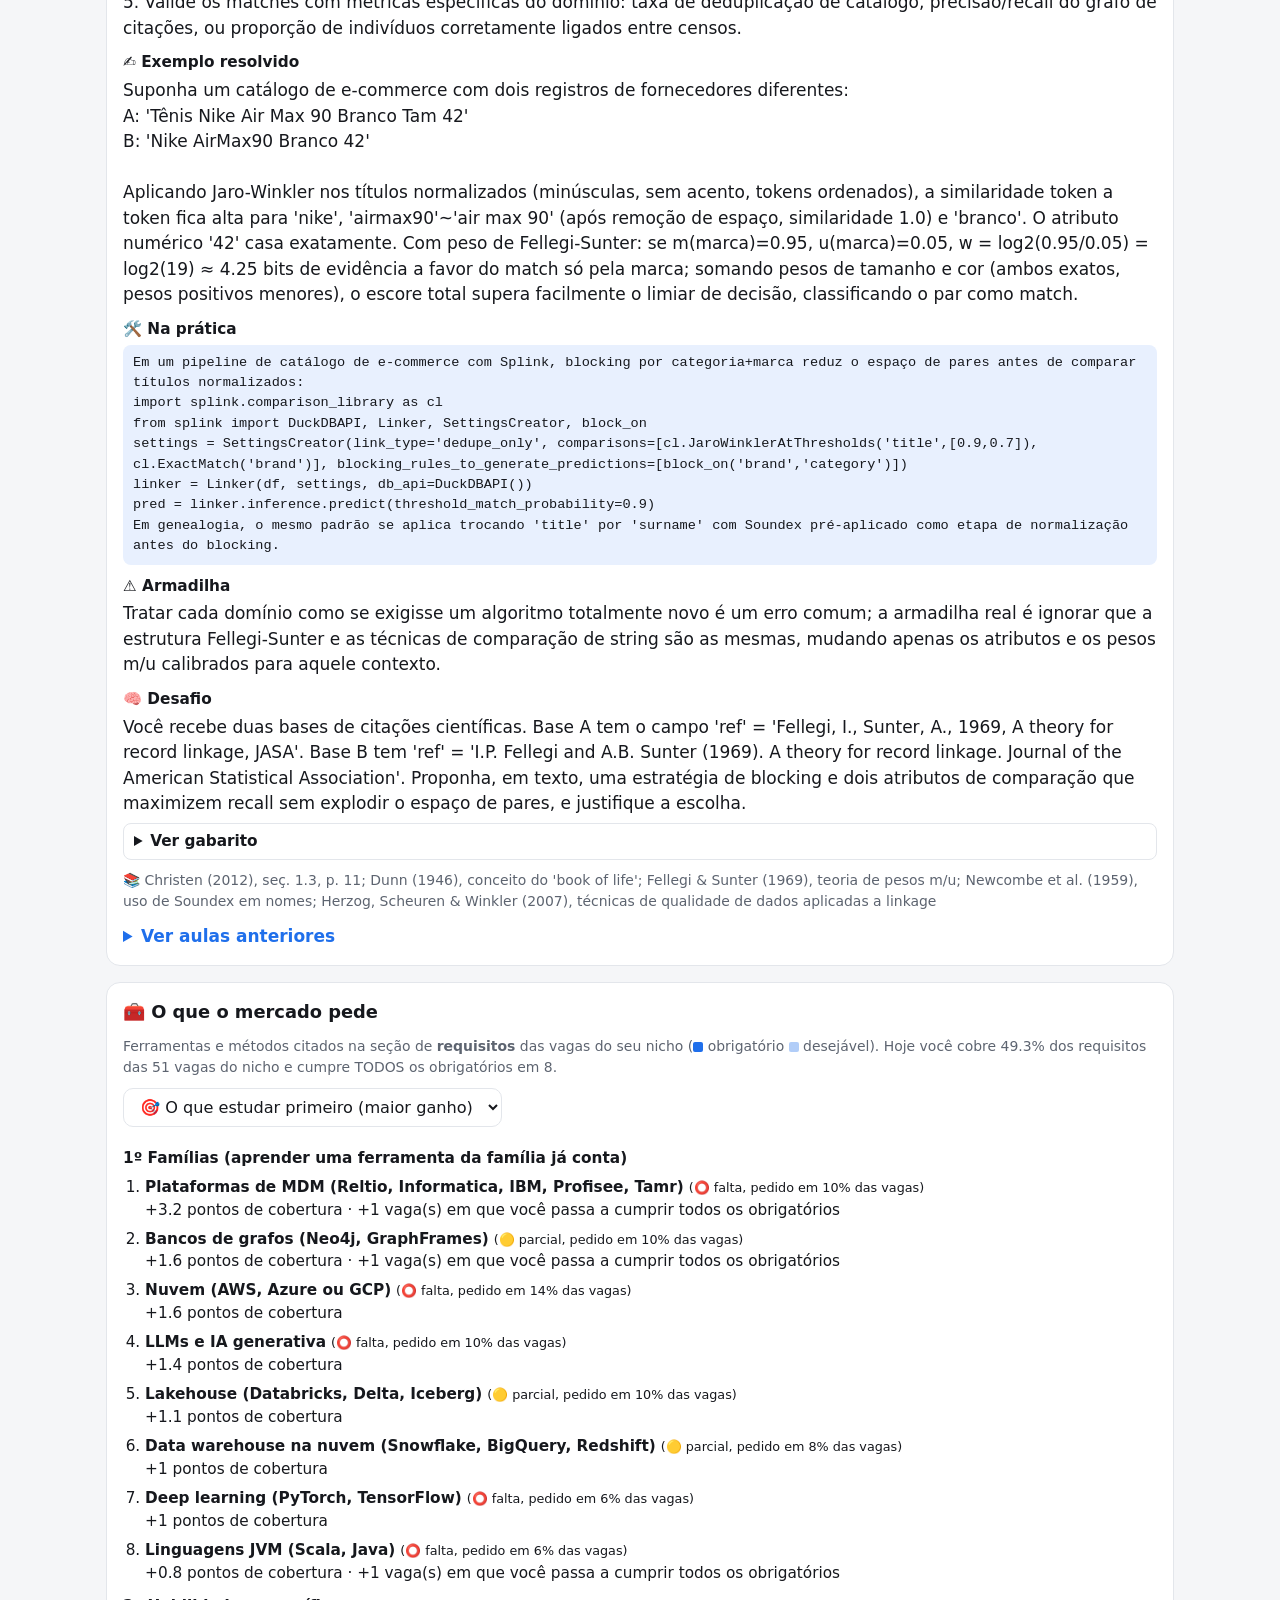
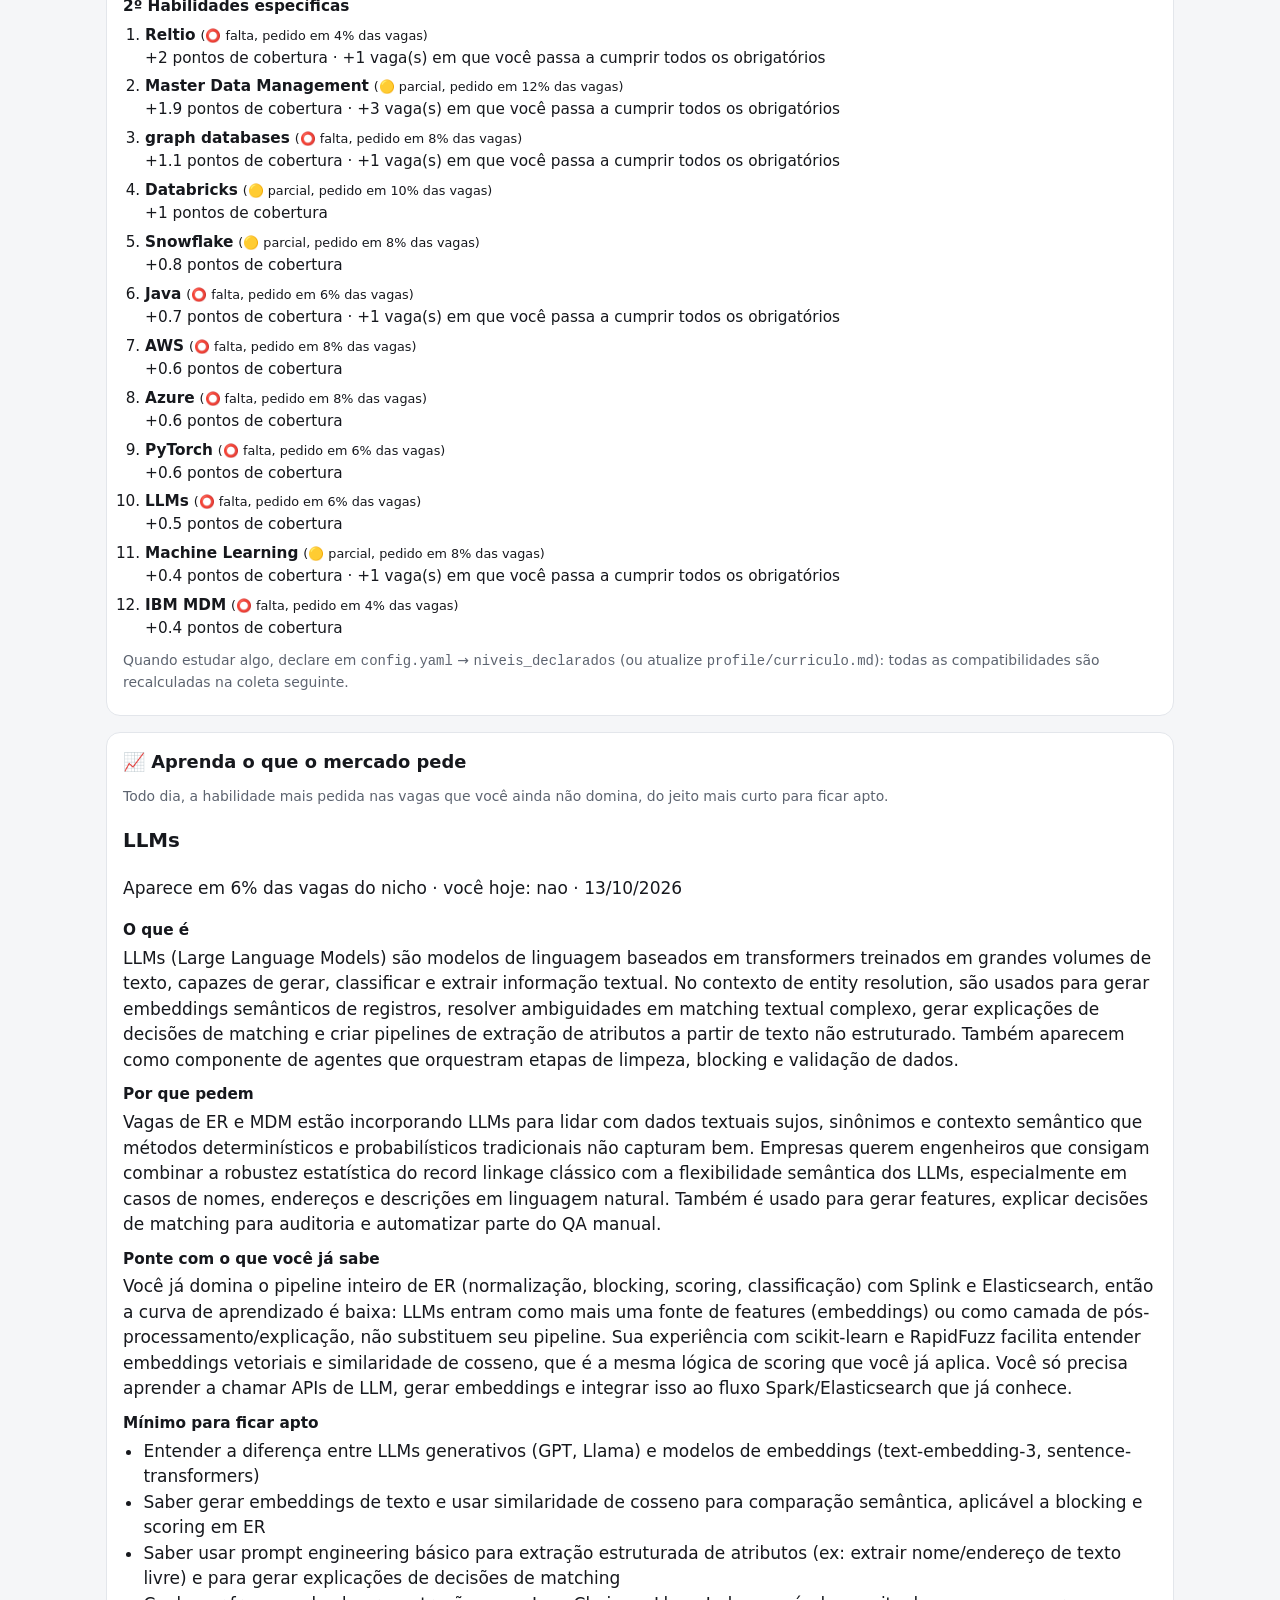
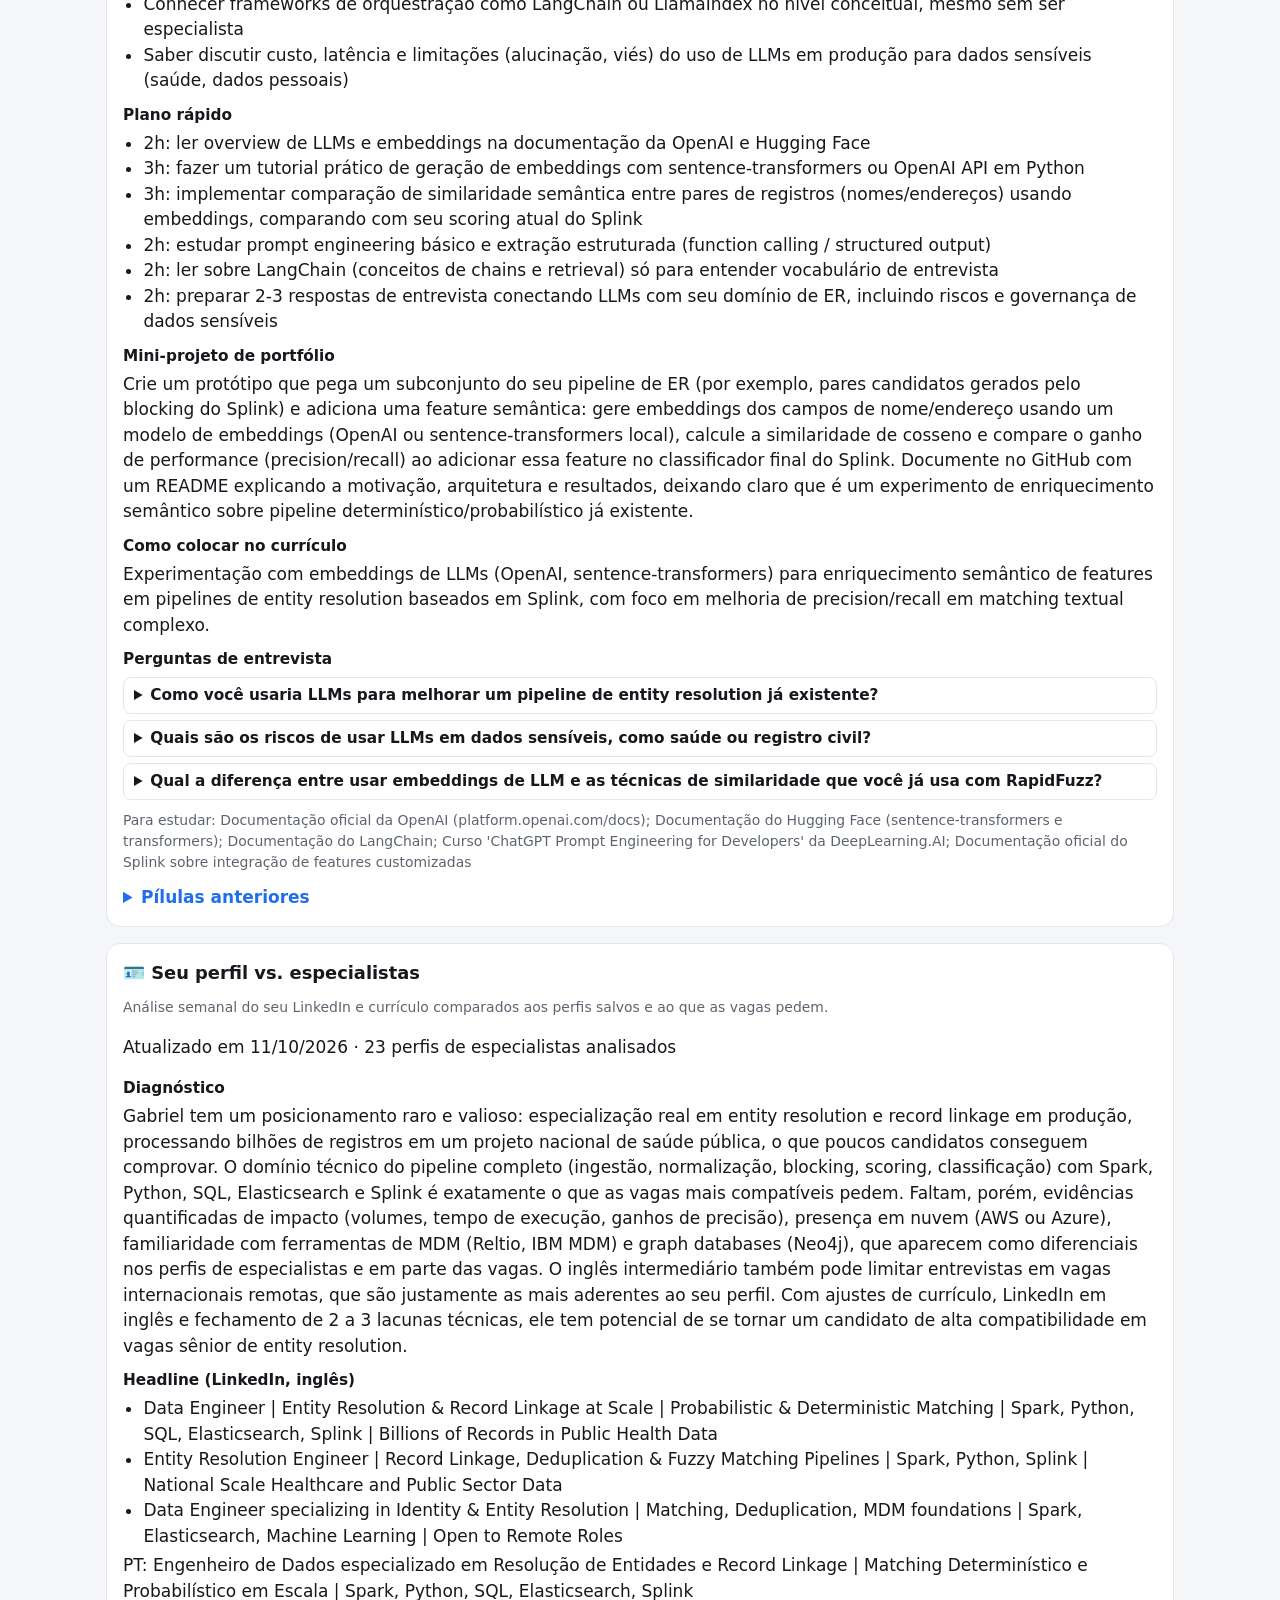
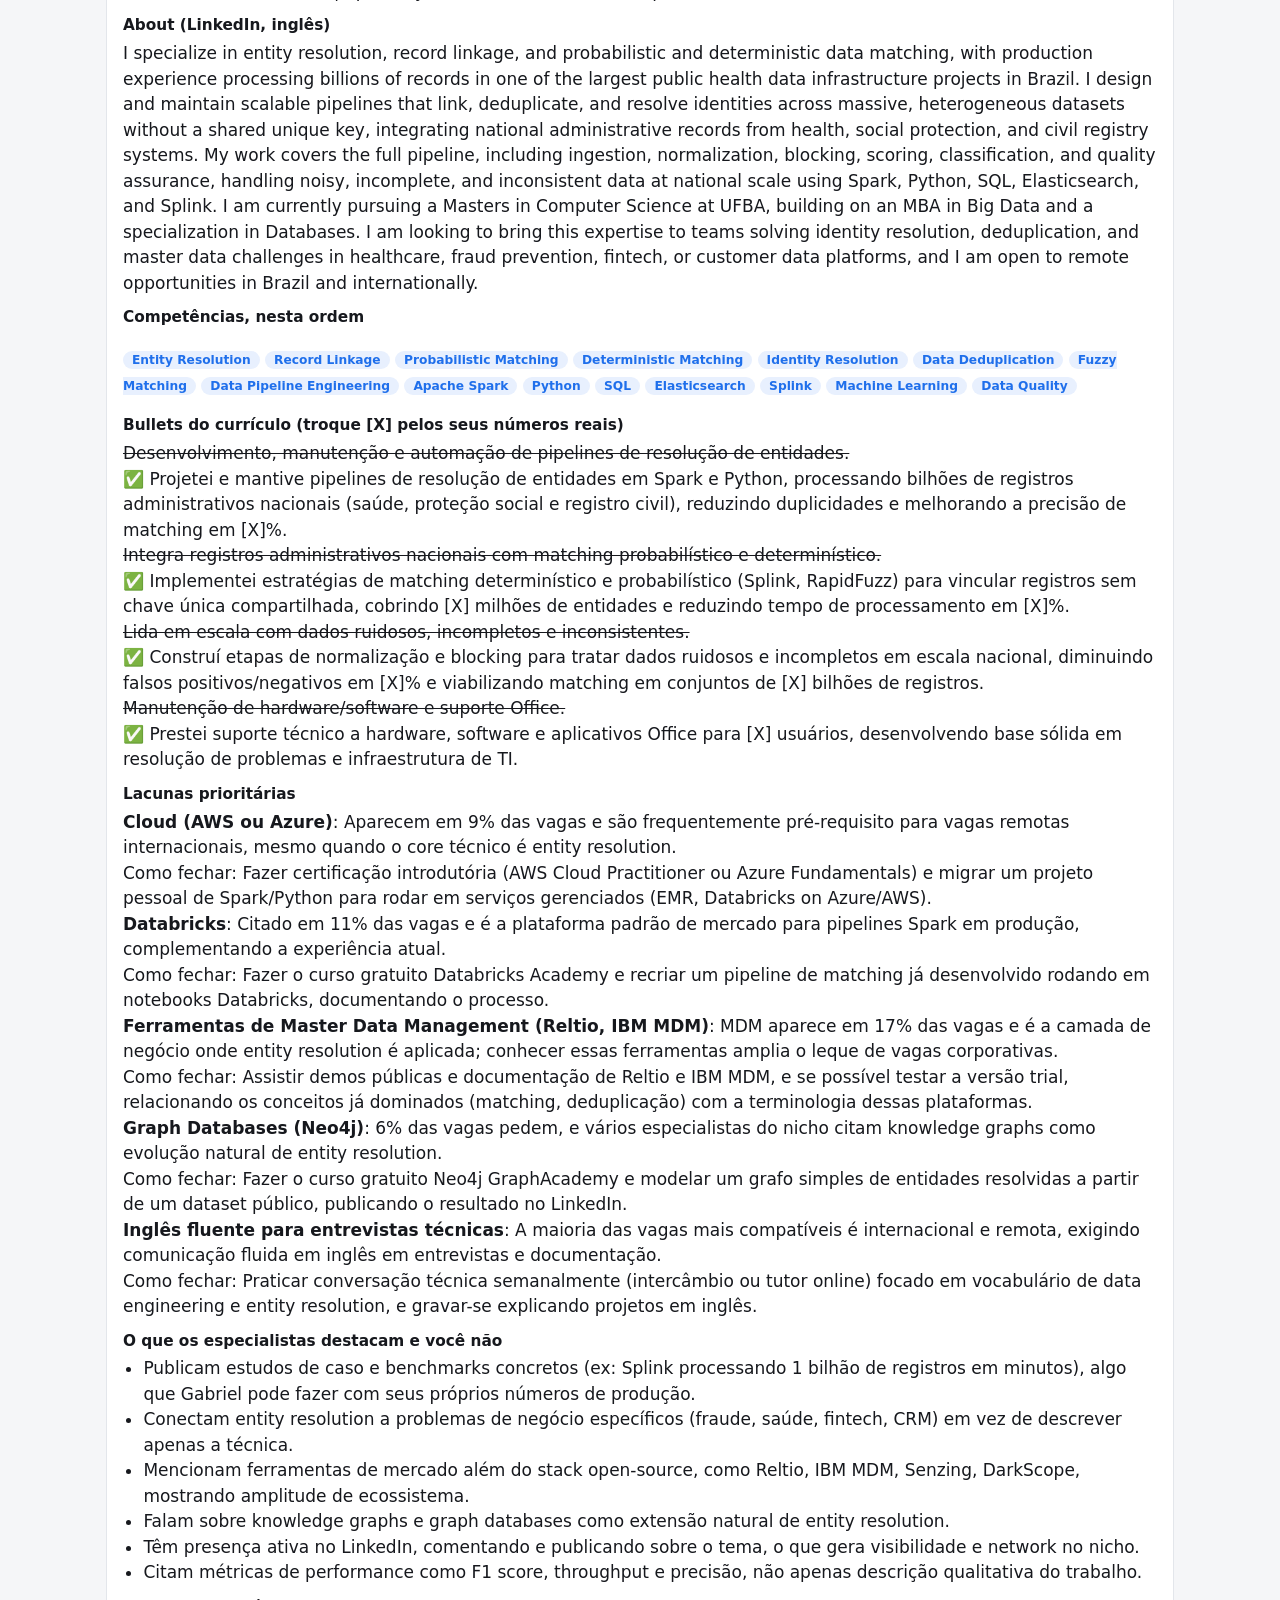
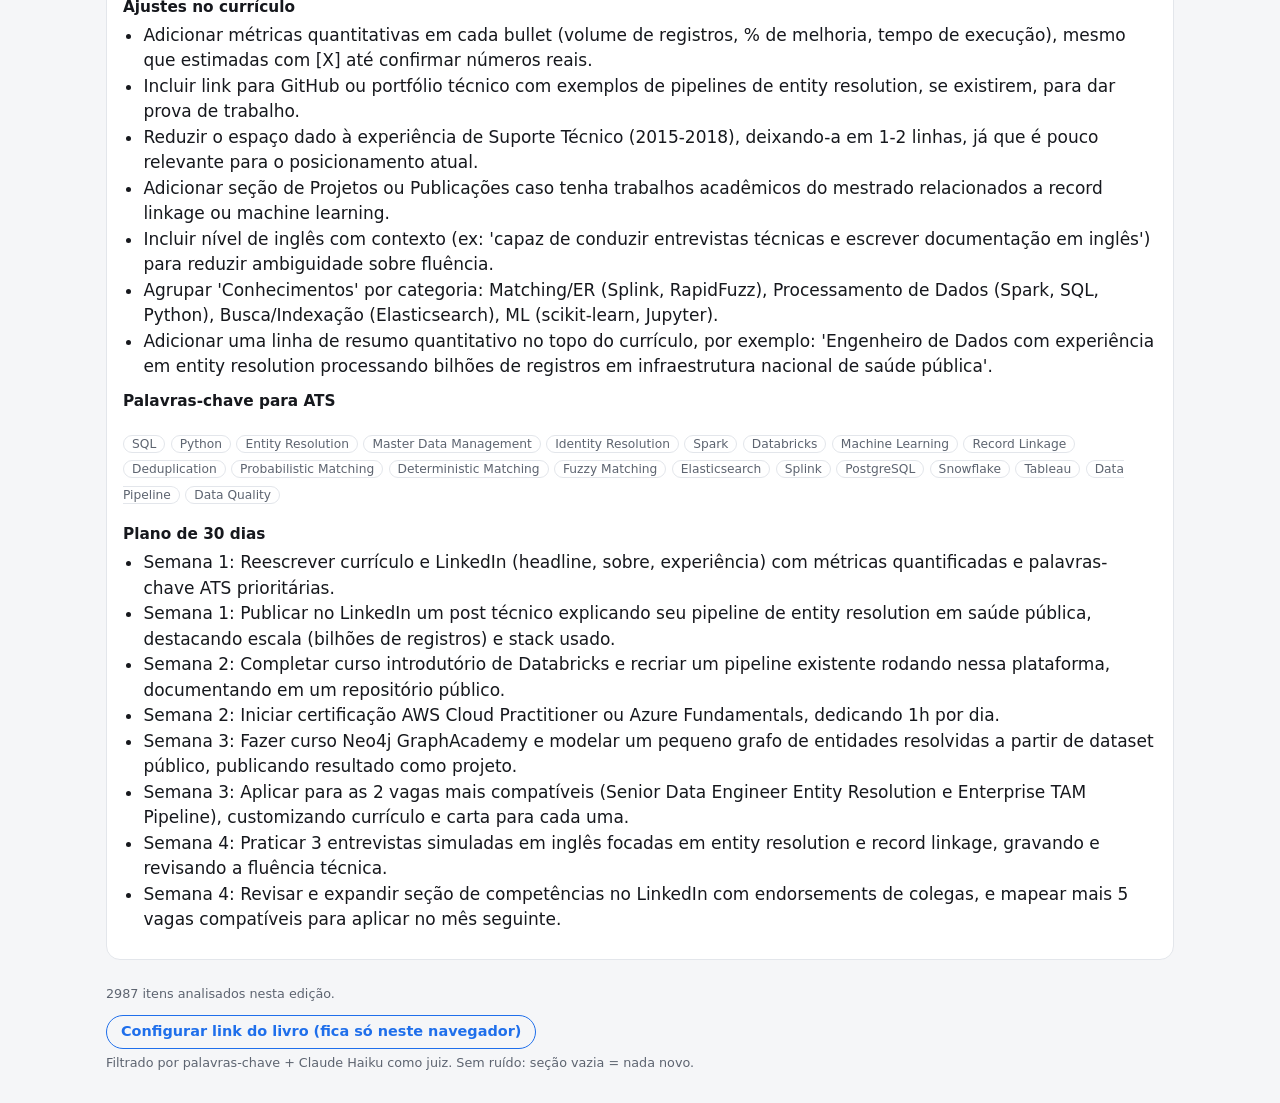
==== commit 0a983099: "Site: link do livro corrigido, vagas numa seção só e só novidades à vista - 'Abrir p. N' usava ender" ====
--- a/site/index.html
+++ b/site/index.html
@@ -27,20 +27,19 @@
     <p id="status" class="status">Carregando…</p>
     <div class="grid">
       <section class="card wide" id="abertas">
-        <h2>📋 Todas as vagas abertas no seu perfil <span class="count"></span></h2>
-        <p class="meta">Da mais para a menos compatível com seu perfil. Revalidadas todo dia: vaga que fecha sai da lista. <span id="abertas-atualizado"></span></p>
+        <h2>💼 Vagas no seu perfil <span class="count"></span></h2>
+        <p class="meta">À vista: as novas desta edição e as 3 mais compatíveis. Revalidadas todo dia: vaga que fecha sai da lista. <span id="abertas-atualizado"></span></p>
         <div class="list"></div>
       </section>
-      <section class="card wide" id="vagas"><h2>💼 Vagas novas de hoje <span class="count"></span></h2><div class="list"></div></section>
       <section class="card" id="pessoas">
         <h2>👥 Pessoas para seguir <span class="count"></span></h2>
-        <p class="meta">Quem trabalha ou publica sobre o tema. As novas de hoje ficam no topo, em destaque.</p>
+        <p class="meta">À vista só quem entrou nesta edição. Os demais ficam em "Ver todos".</p>
         <p class="novos-hoje"></p>
         <div class="list"></div>
       </section>
       <section class="card" id="empresas">
         <h2>🏢 Empresas para seguir <span class="count"></span></h2>
-        <p class="meta">Empresas do nicho e que estão contratando nele. As novas de hoje ficam no topo.</p>
+        <p class="meta">À vista só as que entraram nesta edição. As demais ficam em "Ver todos".</p>
         <p class="novos-hoje"></p>
         <div class="list"></div>
       </section>
--- a/site/style.css
+++ b/site/style.css
@@ -153,3 +153,7 @@
 #skills .bar-row { padding: 5px 0; }
 #skills ol { padding-left: 1.3em; margin: 4px 0; }
 #skills li { margin: 6px 0; font-size: .9rem; }
+
+h3.sub { font-size: .95rem; margin: 12px 0 4px; color: var(--muted); }
+.grid2 { display: grid; gap: 0 24px; }
+@media (min-width: 820px) { .grid2 { grid-template-columns: 1fr 1fr; } }
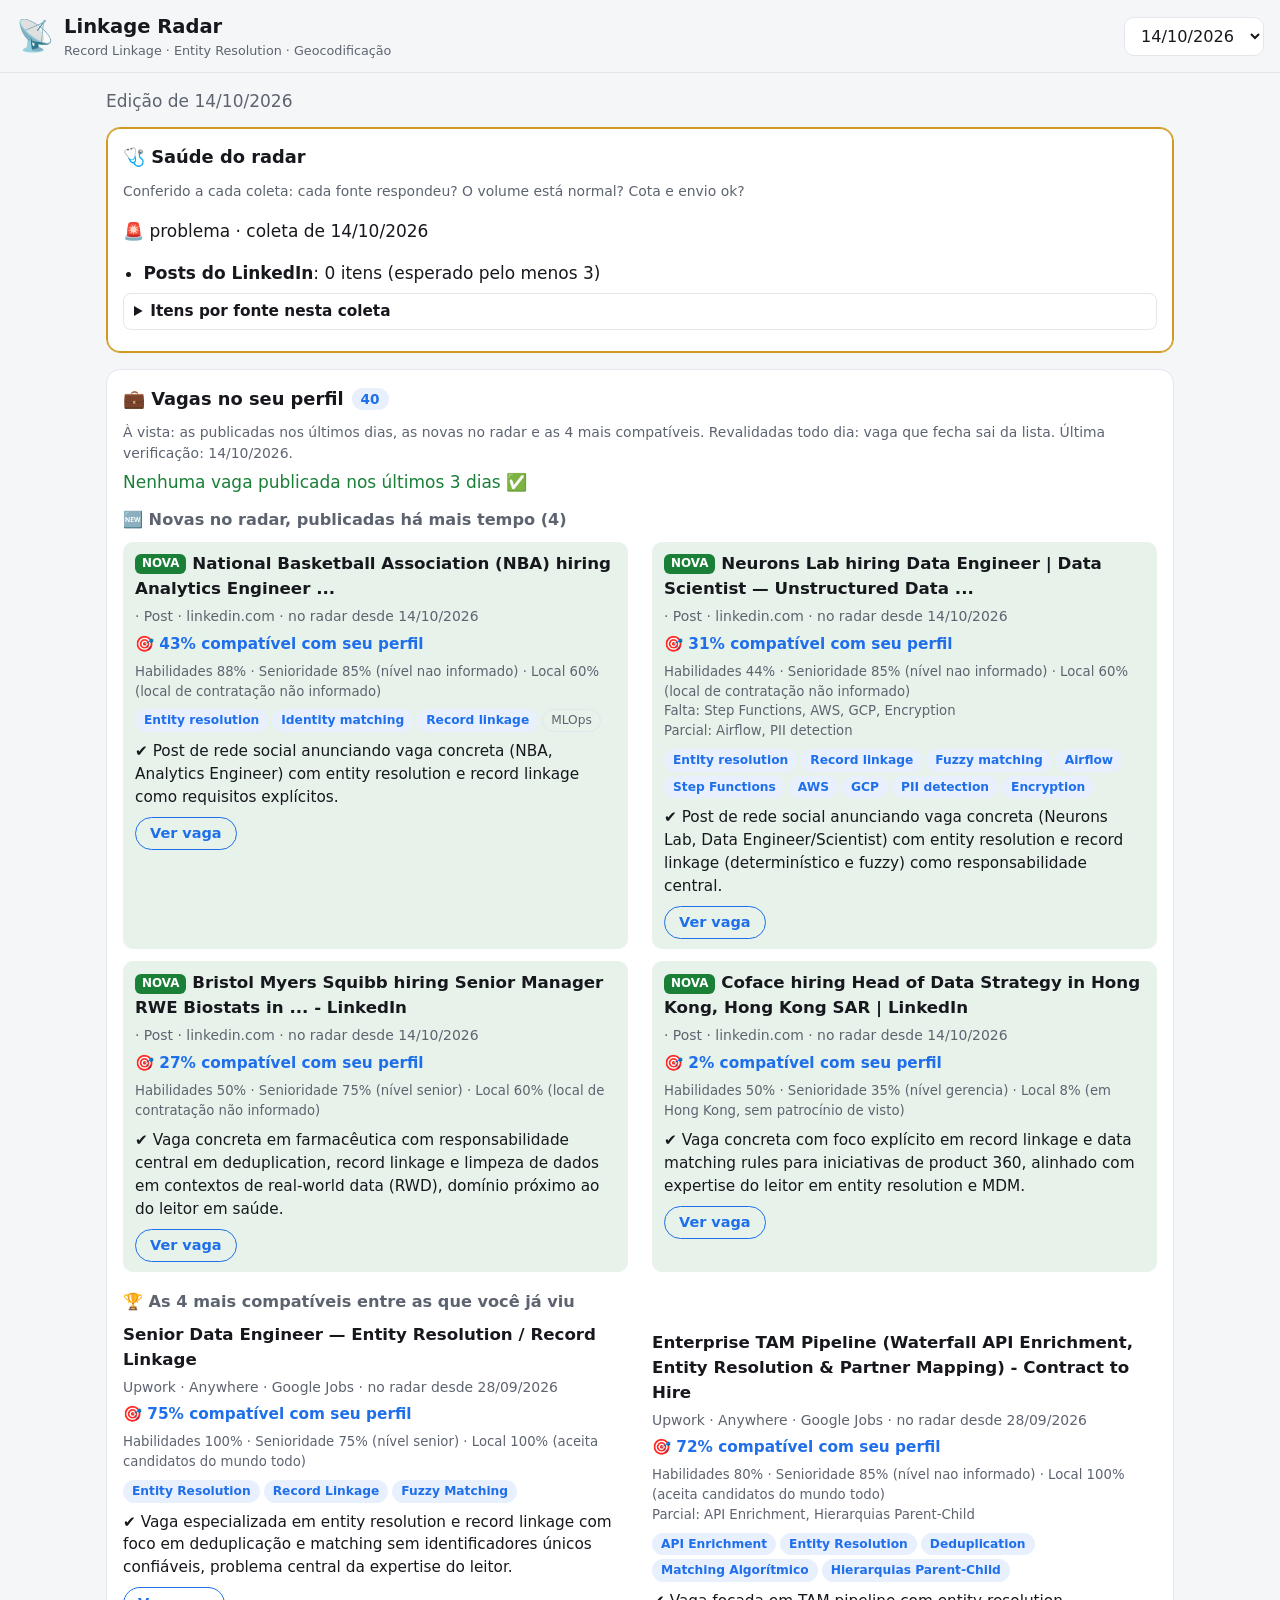
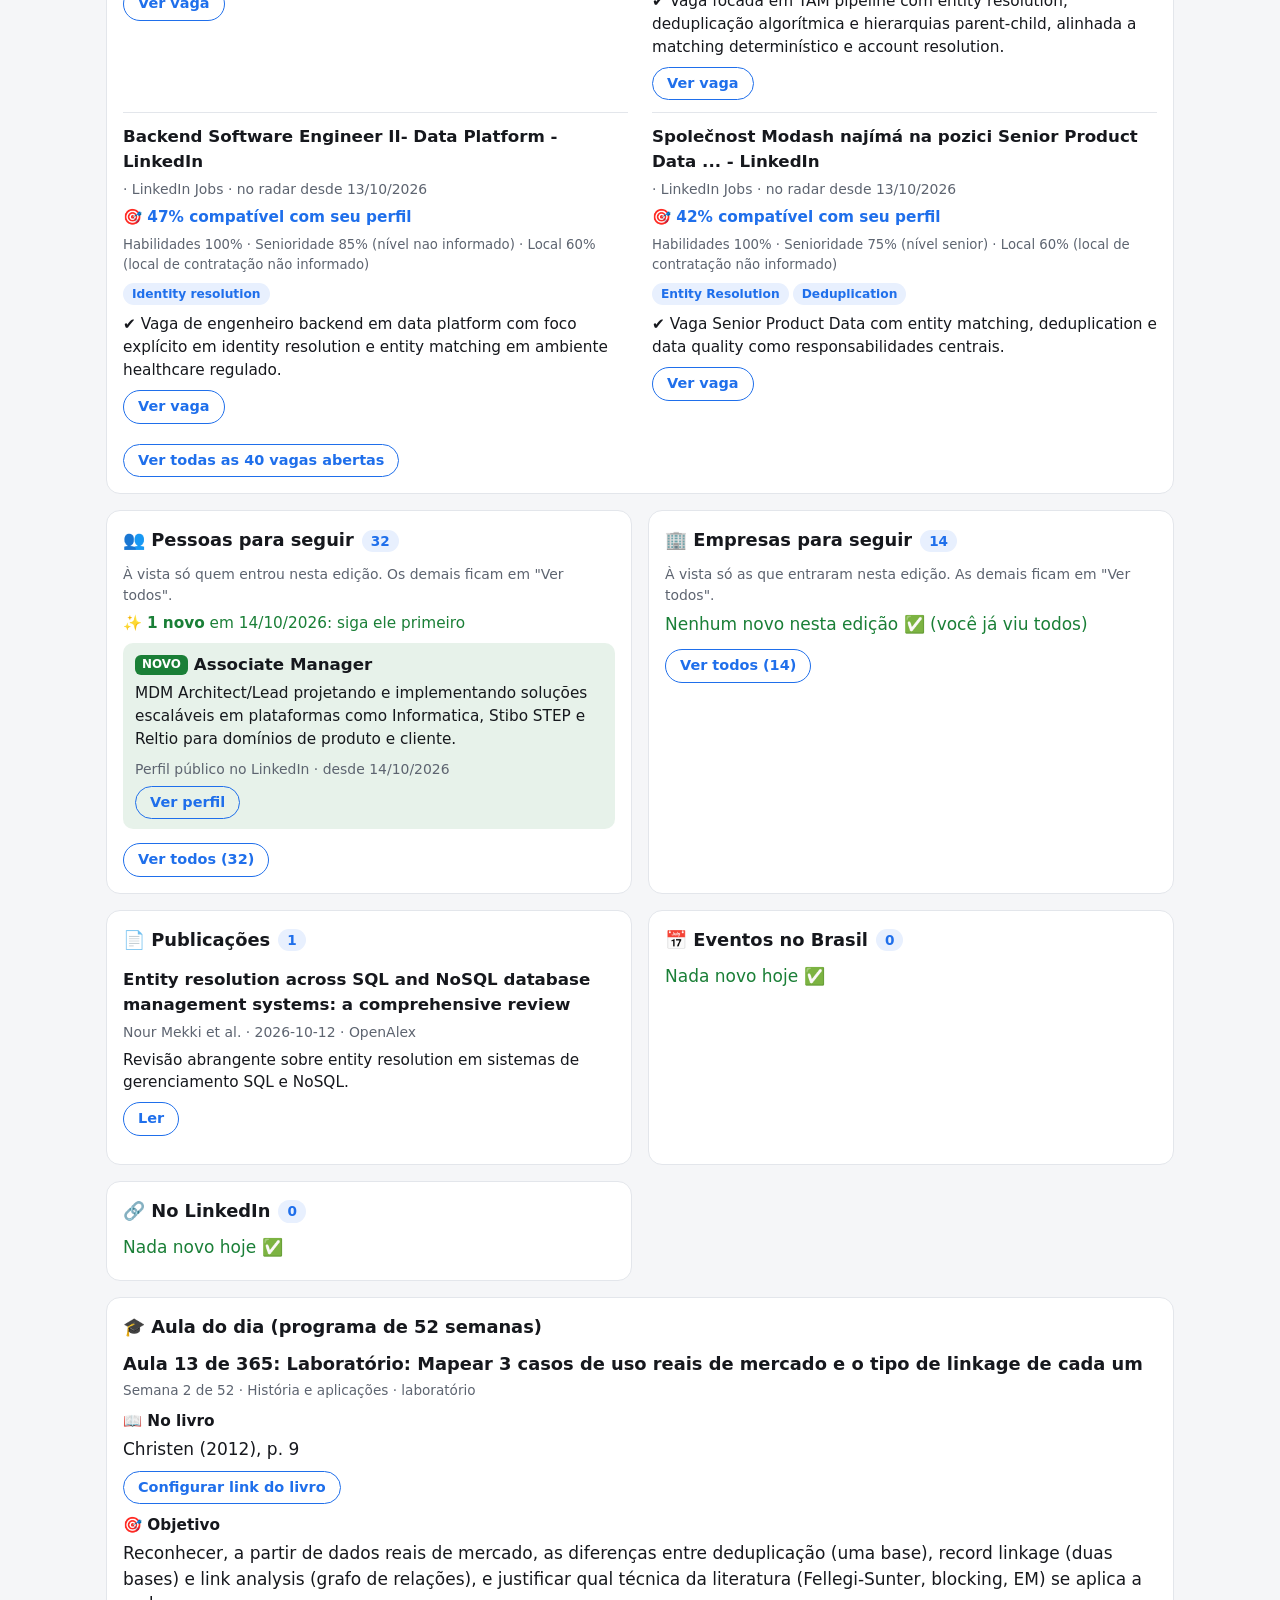
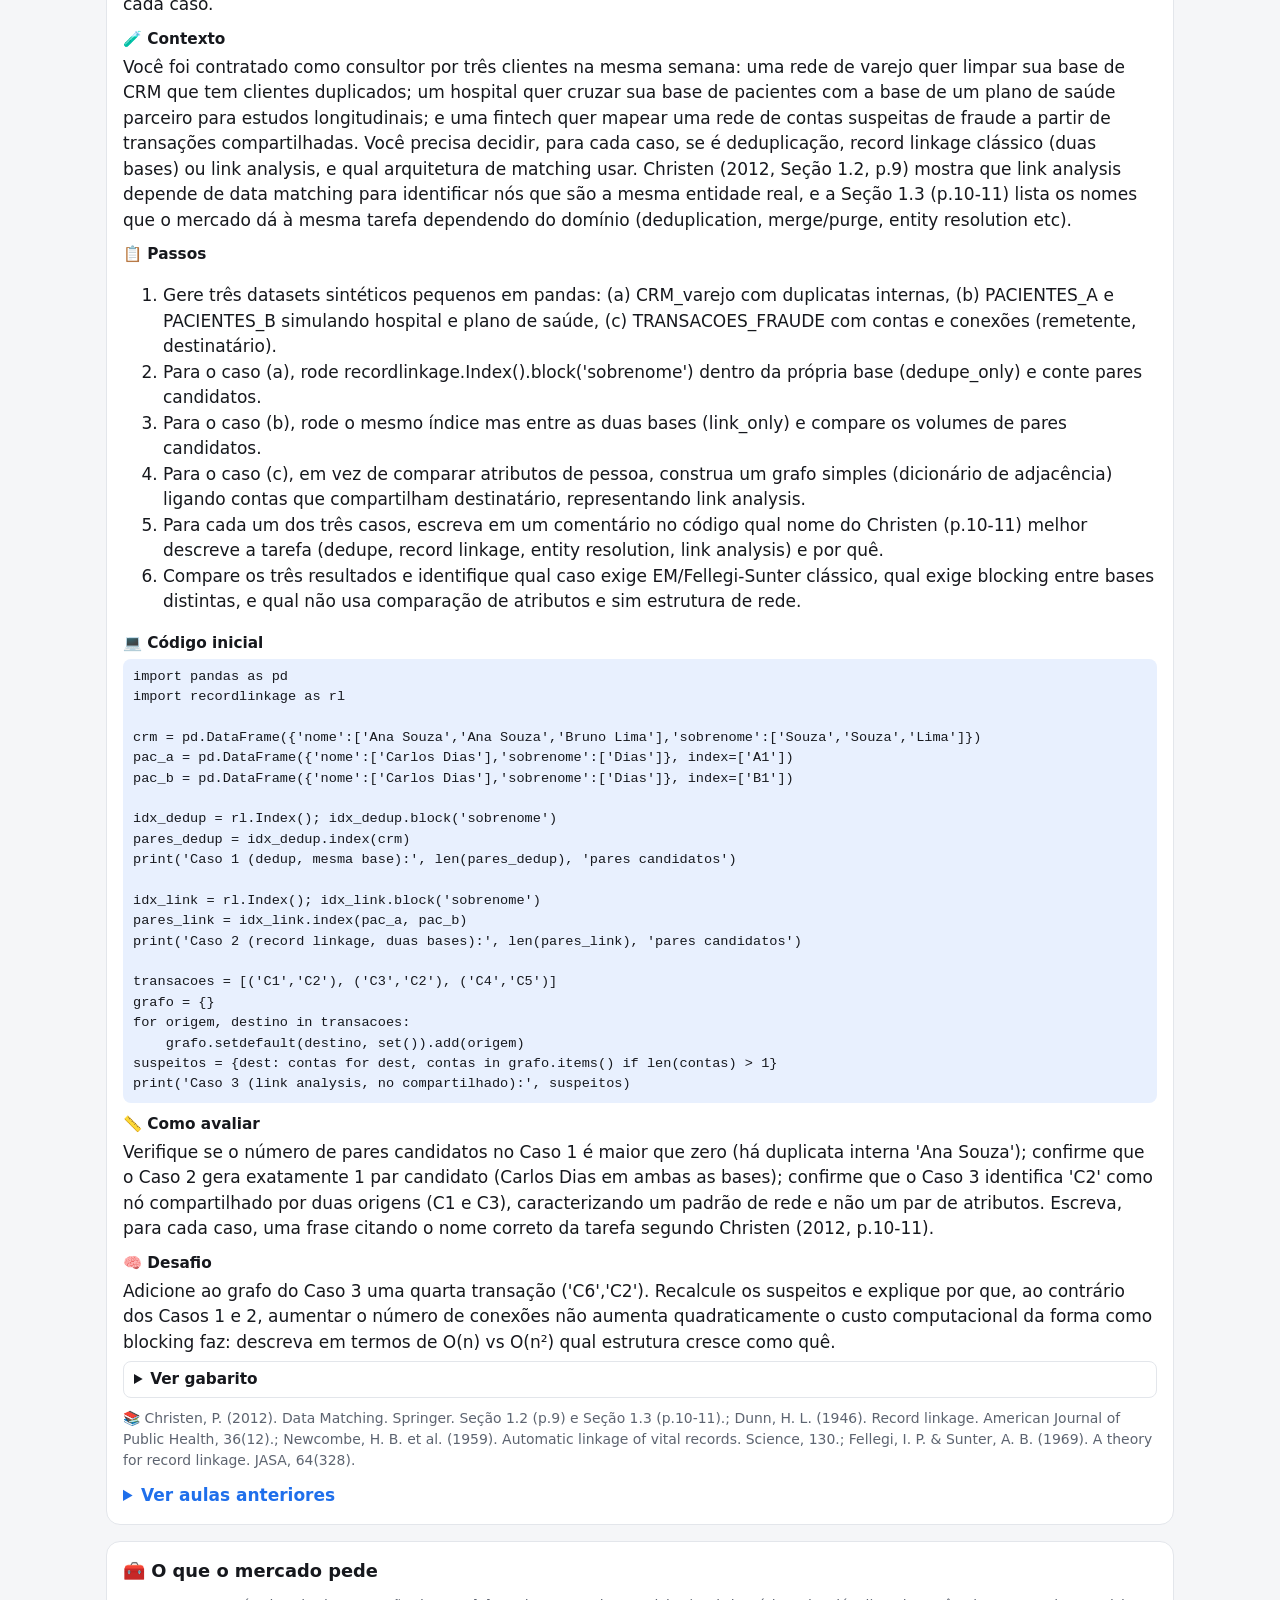
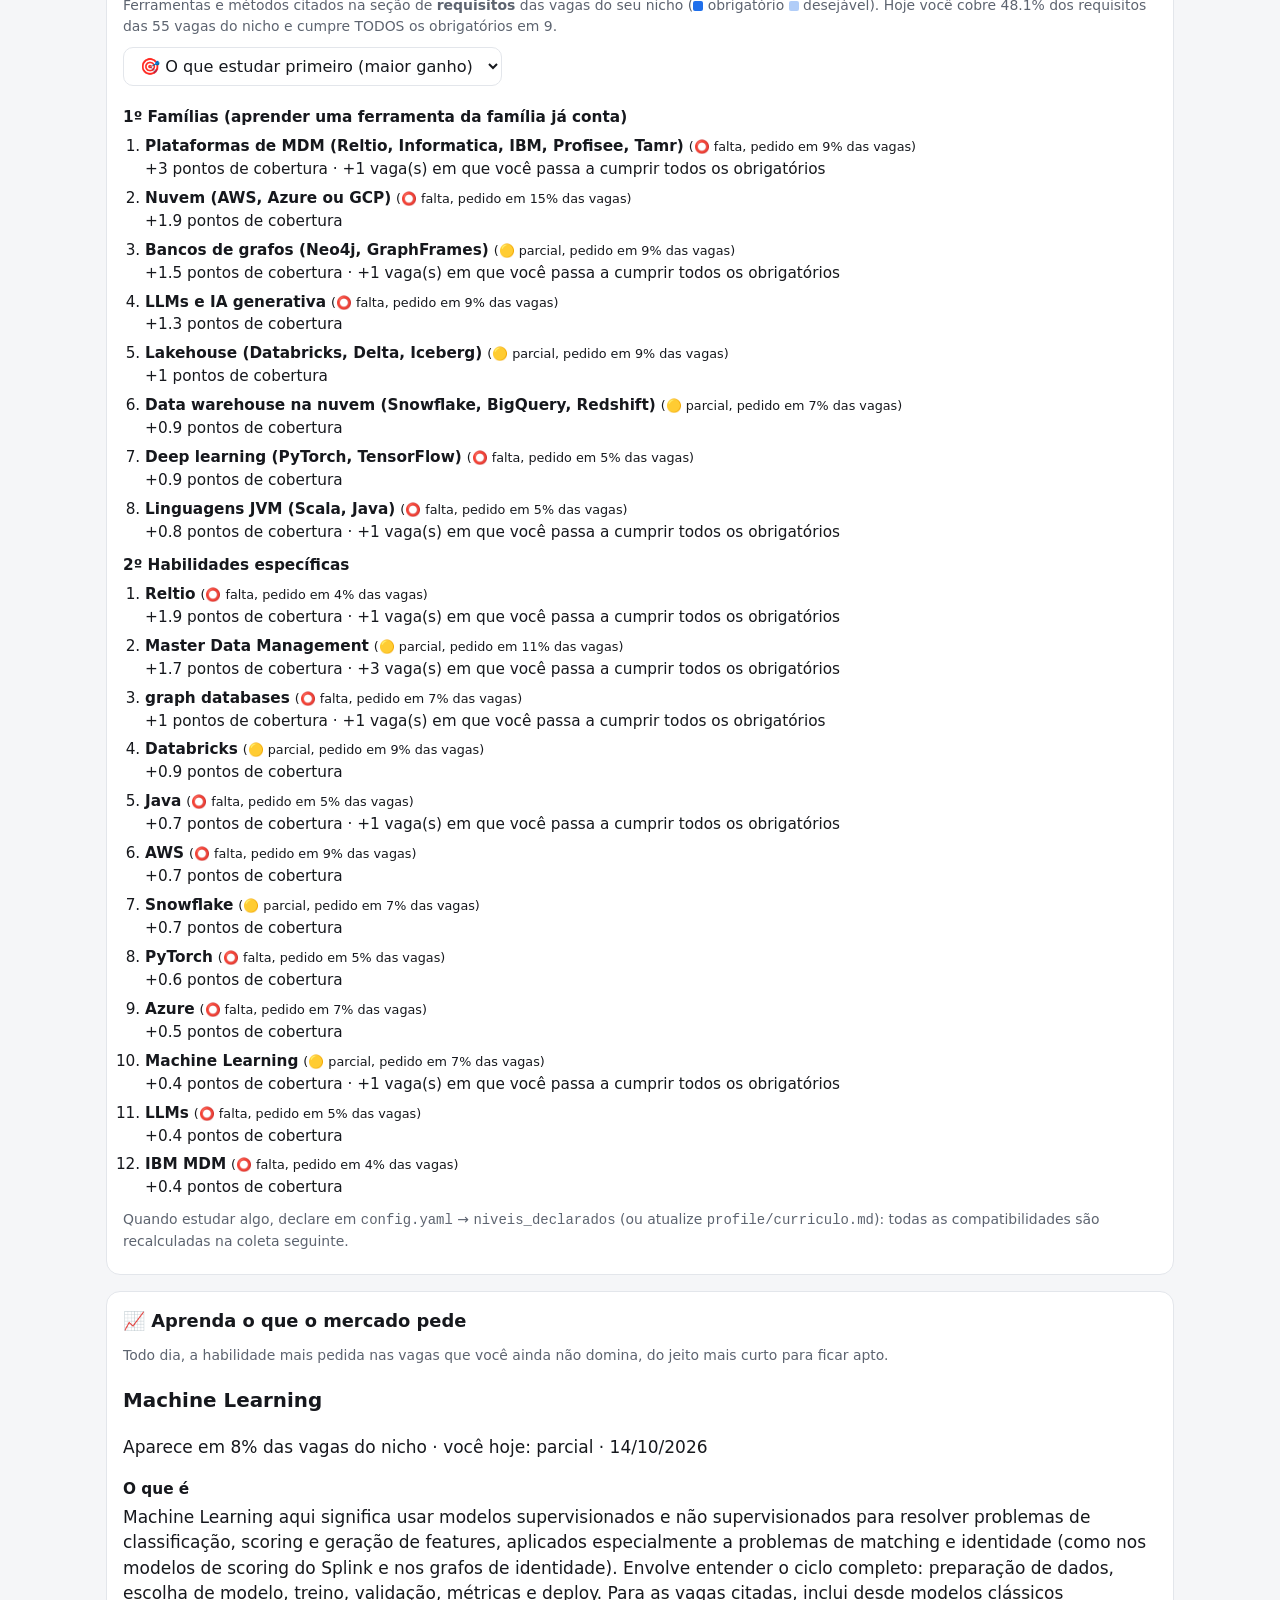
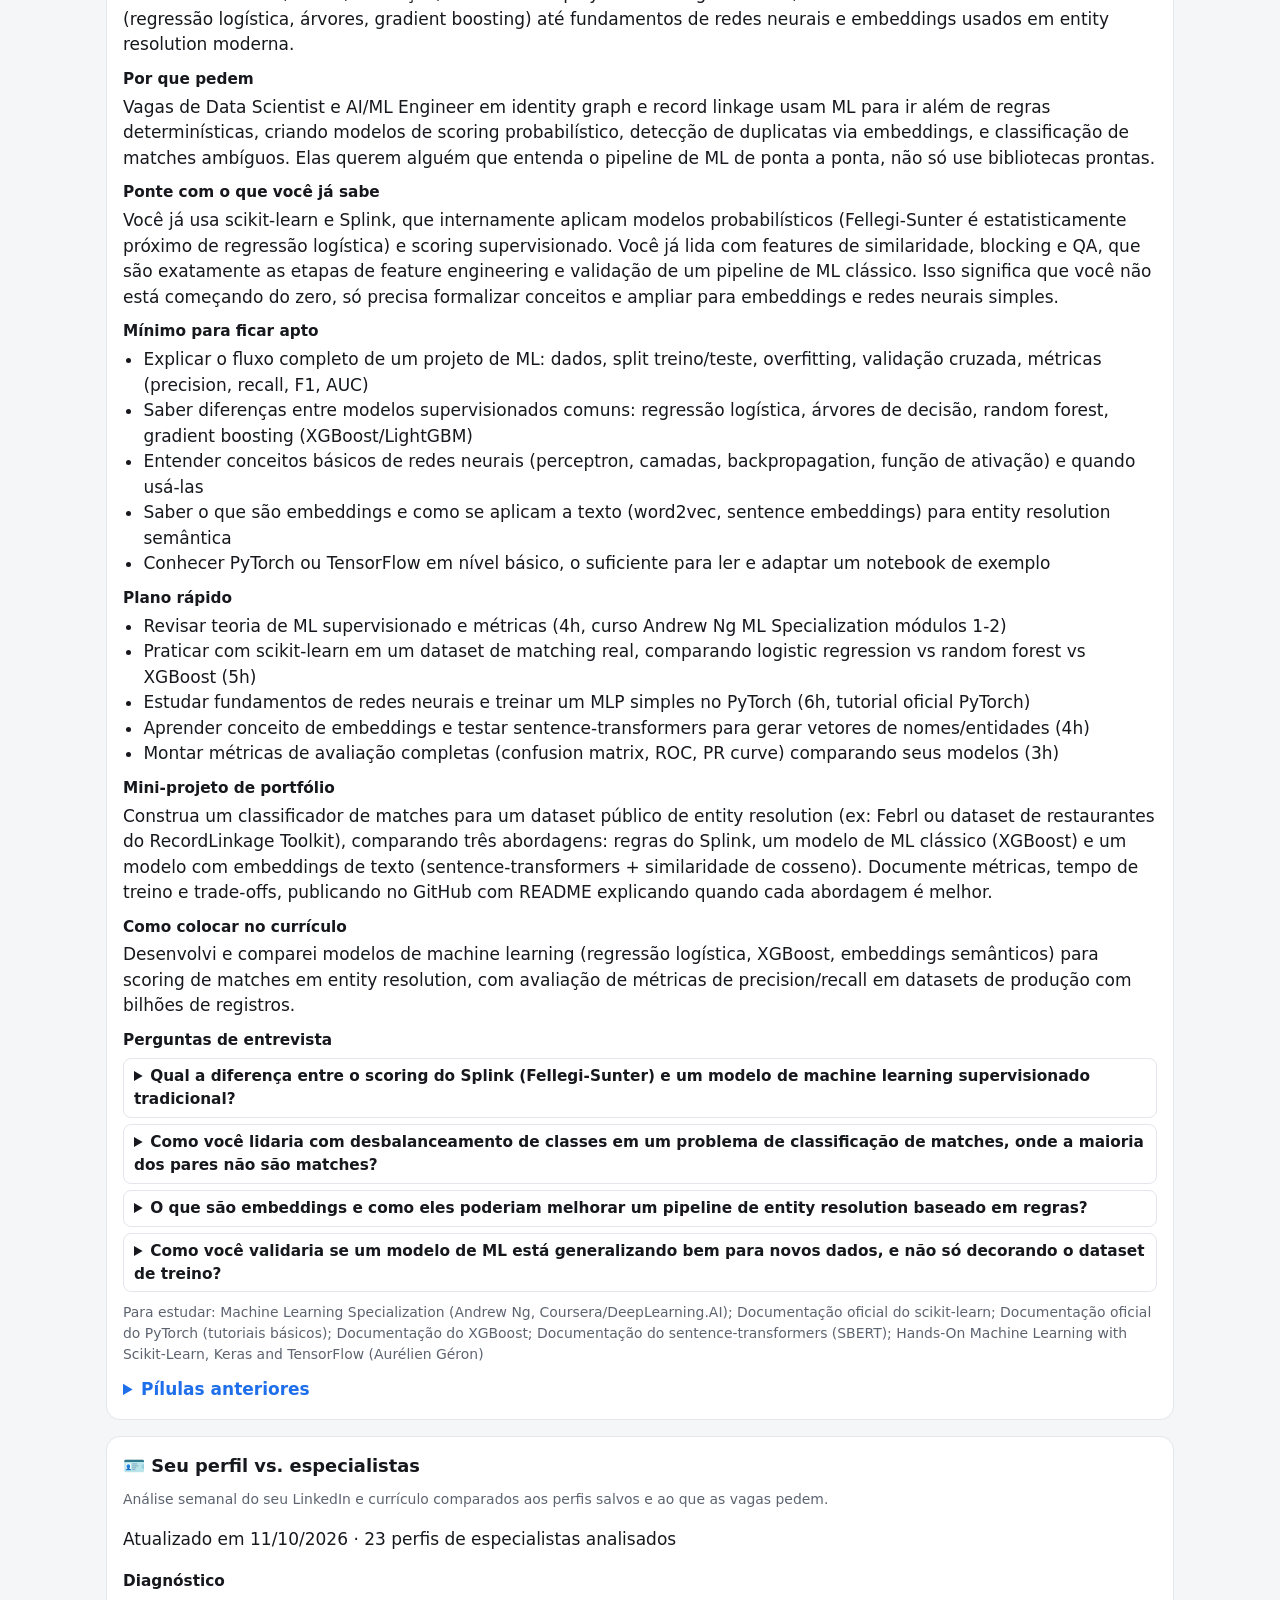
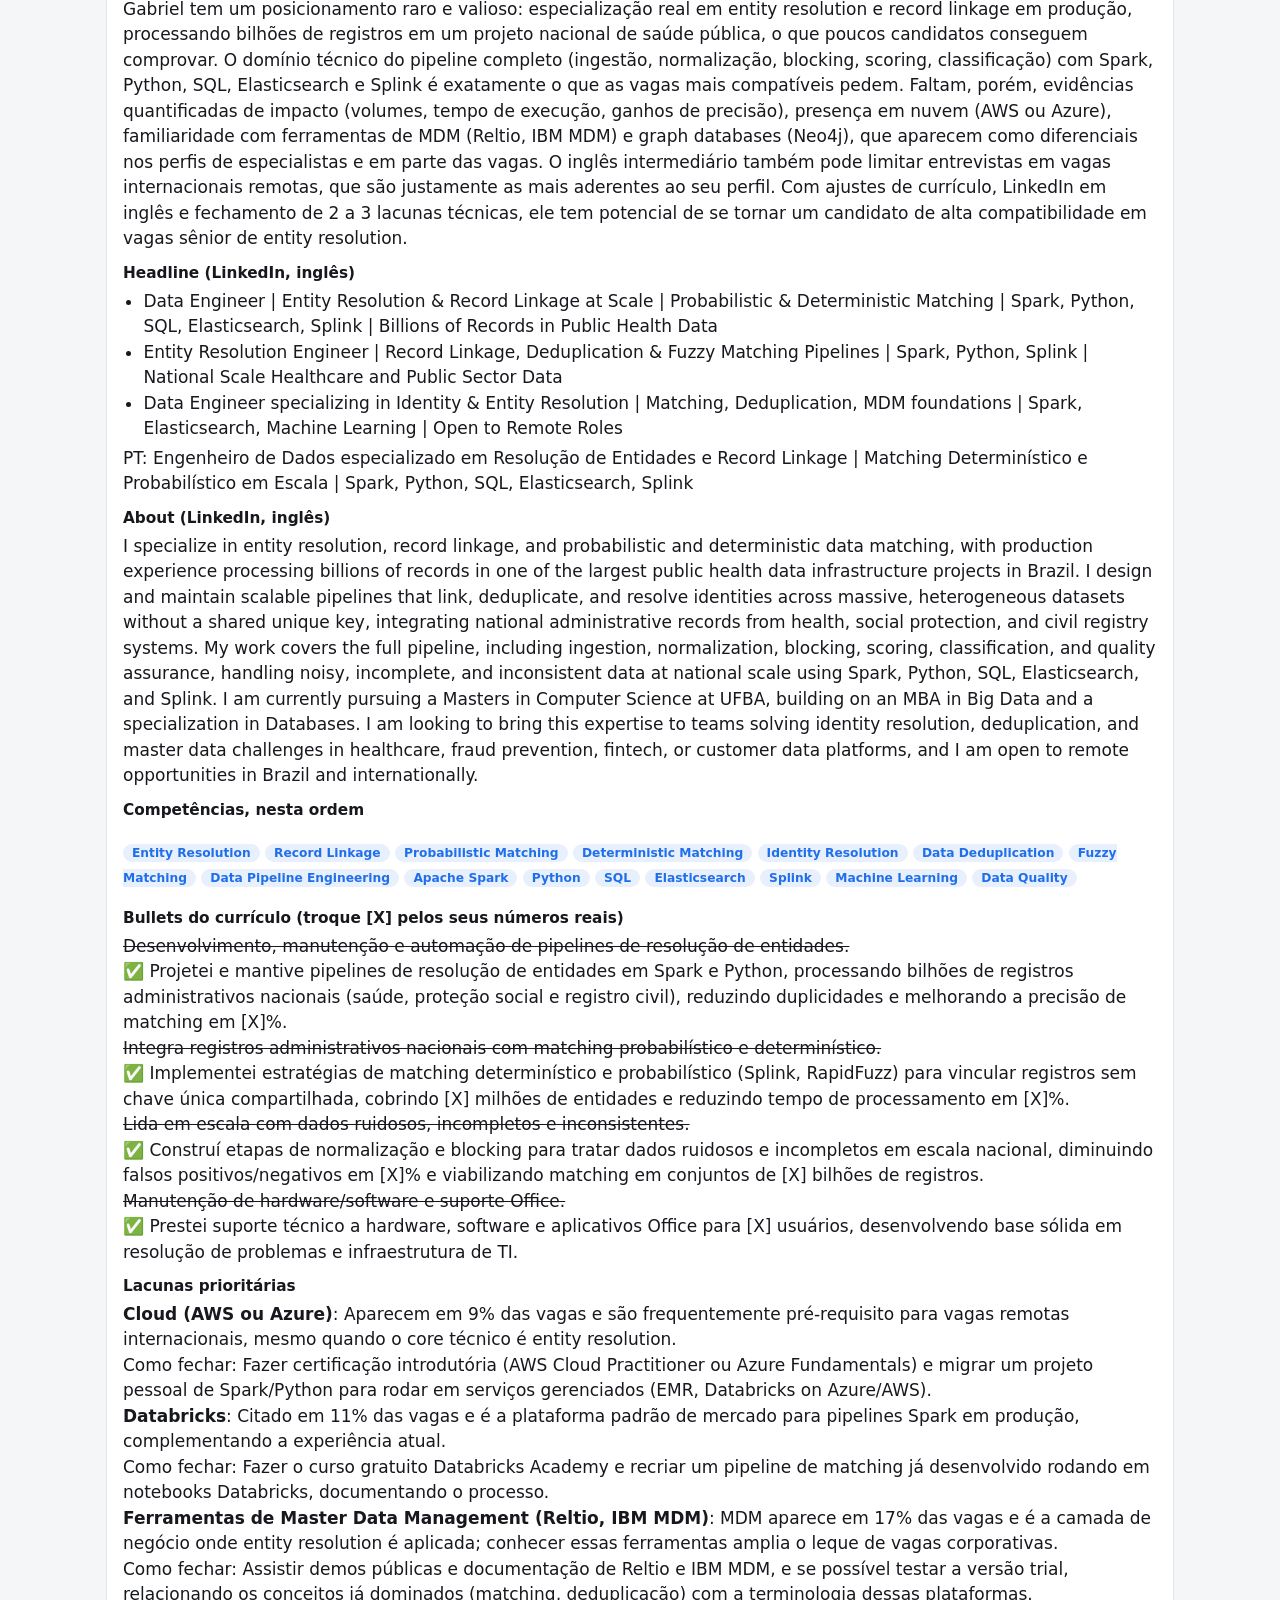
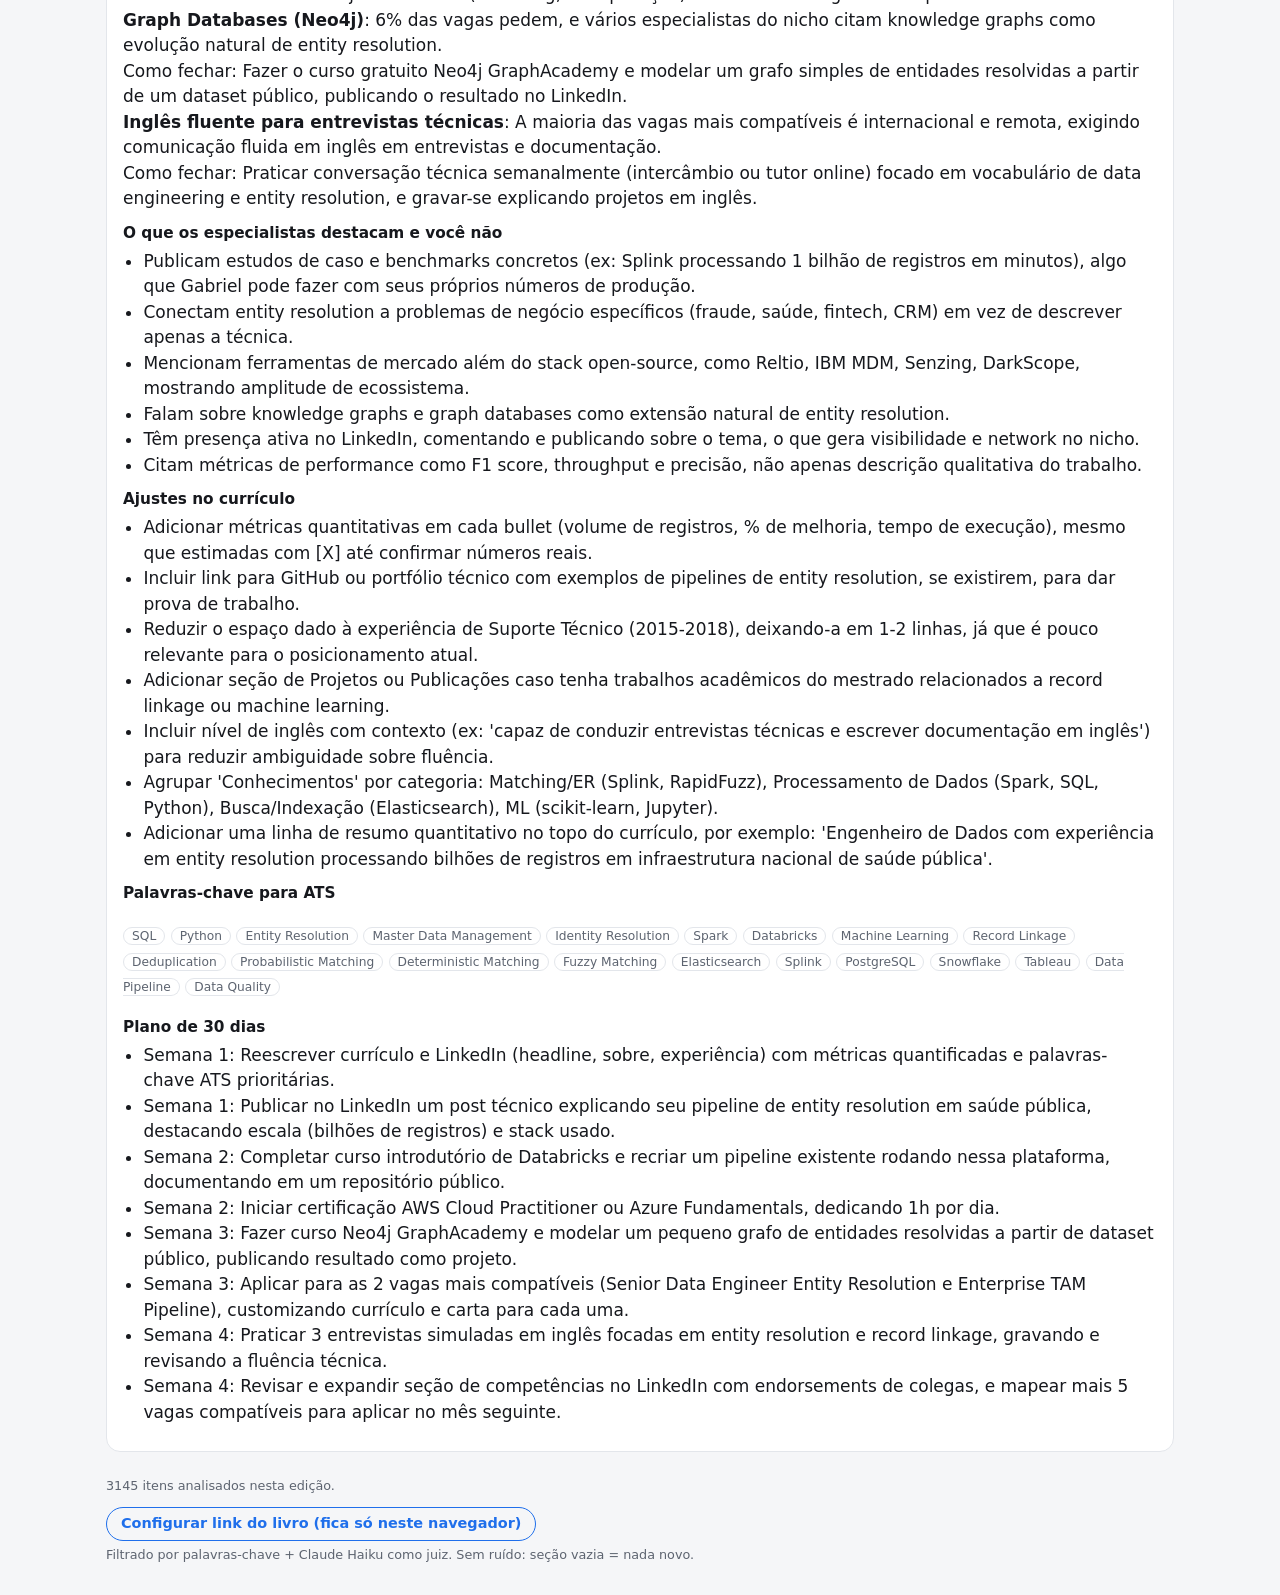
==== commit 32c6d92f: "Vagas frescas (data real de publicação), livro inteiro na página certa e correções - data de publica" ====
--- a/site/index.html
+++ b/site/index.html
@@ -28,7 +28,7 @@
     <div class="grid">
       <section class="card wide" id="abertas">
         <h2>💼 Vagas no seu perfil <span class="count"></span></h2>
-        <p class="meta">À vista: as novas desta edição e as 3 mais compatíveis. Revalidadas todo dia: vaga que fecha sai da lista. <span id="abertas-atualizado"></span></p>
+        <p class="meta">À vista: as publicadas nos últimos dias, as novas no radar e as 4 mais compatíveis. Revalidadas todo dia: vaga que fecha sai da lista. <span id="abertas-atualizado"></span></p>
         <div class="list"></div>
       </section>
       <section class="card" id="pessoas">
--- a/site/style.css
+++ b/site/style.css
@@ -110,8 +110,8 @@
   background: var(--ok); color: #fff;
 }
 .fit { font-weight: 600; color: var(--accent); }
-#abertas .list { display: grid; gap: 0 24px; }
-@media (min-width: 820px) { #abertas .list { grid-template-columns: 1fr 1fr; } #abertas .item:nth-child(2) { border-top: 0; padding-top: 4px; } }
+#abertas .list { display: block; }  /* a grade de 2 colunas fica só dentro de cada bloco (.grid2) */
+@media (min-width: 820px) { .grid2 .item:nth-child(2) { border-top: 0; } }
 
 .reqs { display: flex; flex-wrap: wrap; gap: 4px; margin: 0 0 8px; }
 .chip { font-size: .72rem; border-radius: 999px; padding: 1px 8px; border: 1px solid var(--line); }
@@ -142,7 +142,7 @@
 .novos-hoje { margin: 0 0 8px; font-size: .9rem; color: var(--ok); }
 .novos-hoje:empty { display: none; }
 .item.is-new { background: color-mix(in srgb, var(--ok) 10%, transparent); border-radius: 10px;
-  padding: 10px 10px; margin: 4px -10px; border-top: 0; }
+  padding: 10px 12px; margin: 6px 0; border-top: 0; }
 
 #saude.alerta { border-color: #d29922; box-shadow: 0 0 0 1px #d29922 inset; }
 #saude ul { margin: 4px 0; padding-left: 1.2em; }
@@ -157,3 +157,5 @@
 h3.sub { font-size: .95rem; margin: 12px 0 4px; color: var(--muted); }
 .grid2 { display: grid; gap: 0 24px; }
 @media (min-width: 820px) { .grid2 { grid-template-columns: 1fr 1fr; } }
+
+.pub { font-size: .8rem; margin: -2px 0 6px; font-weight: 600; color: var(--accent); }
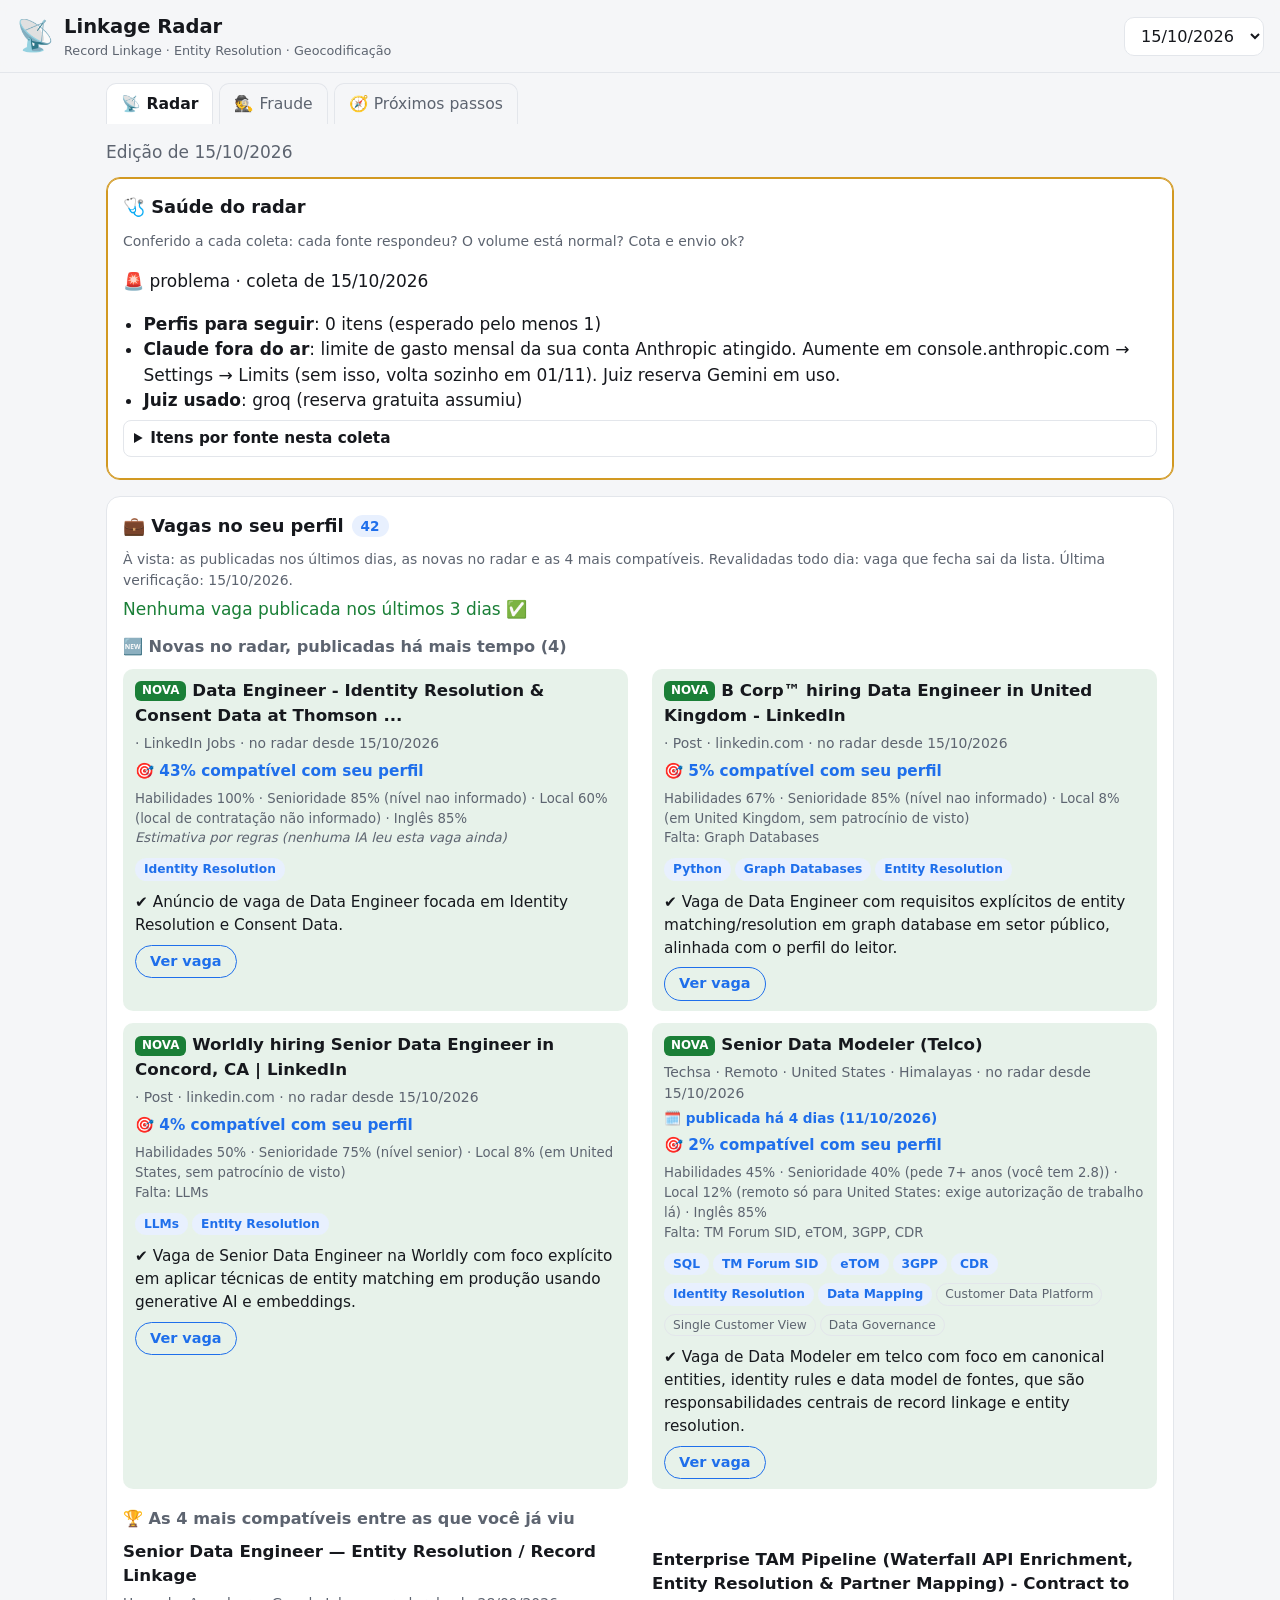
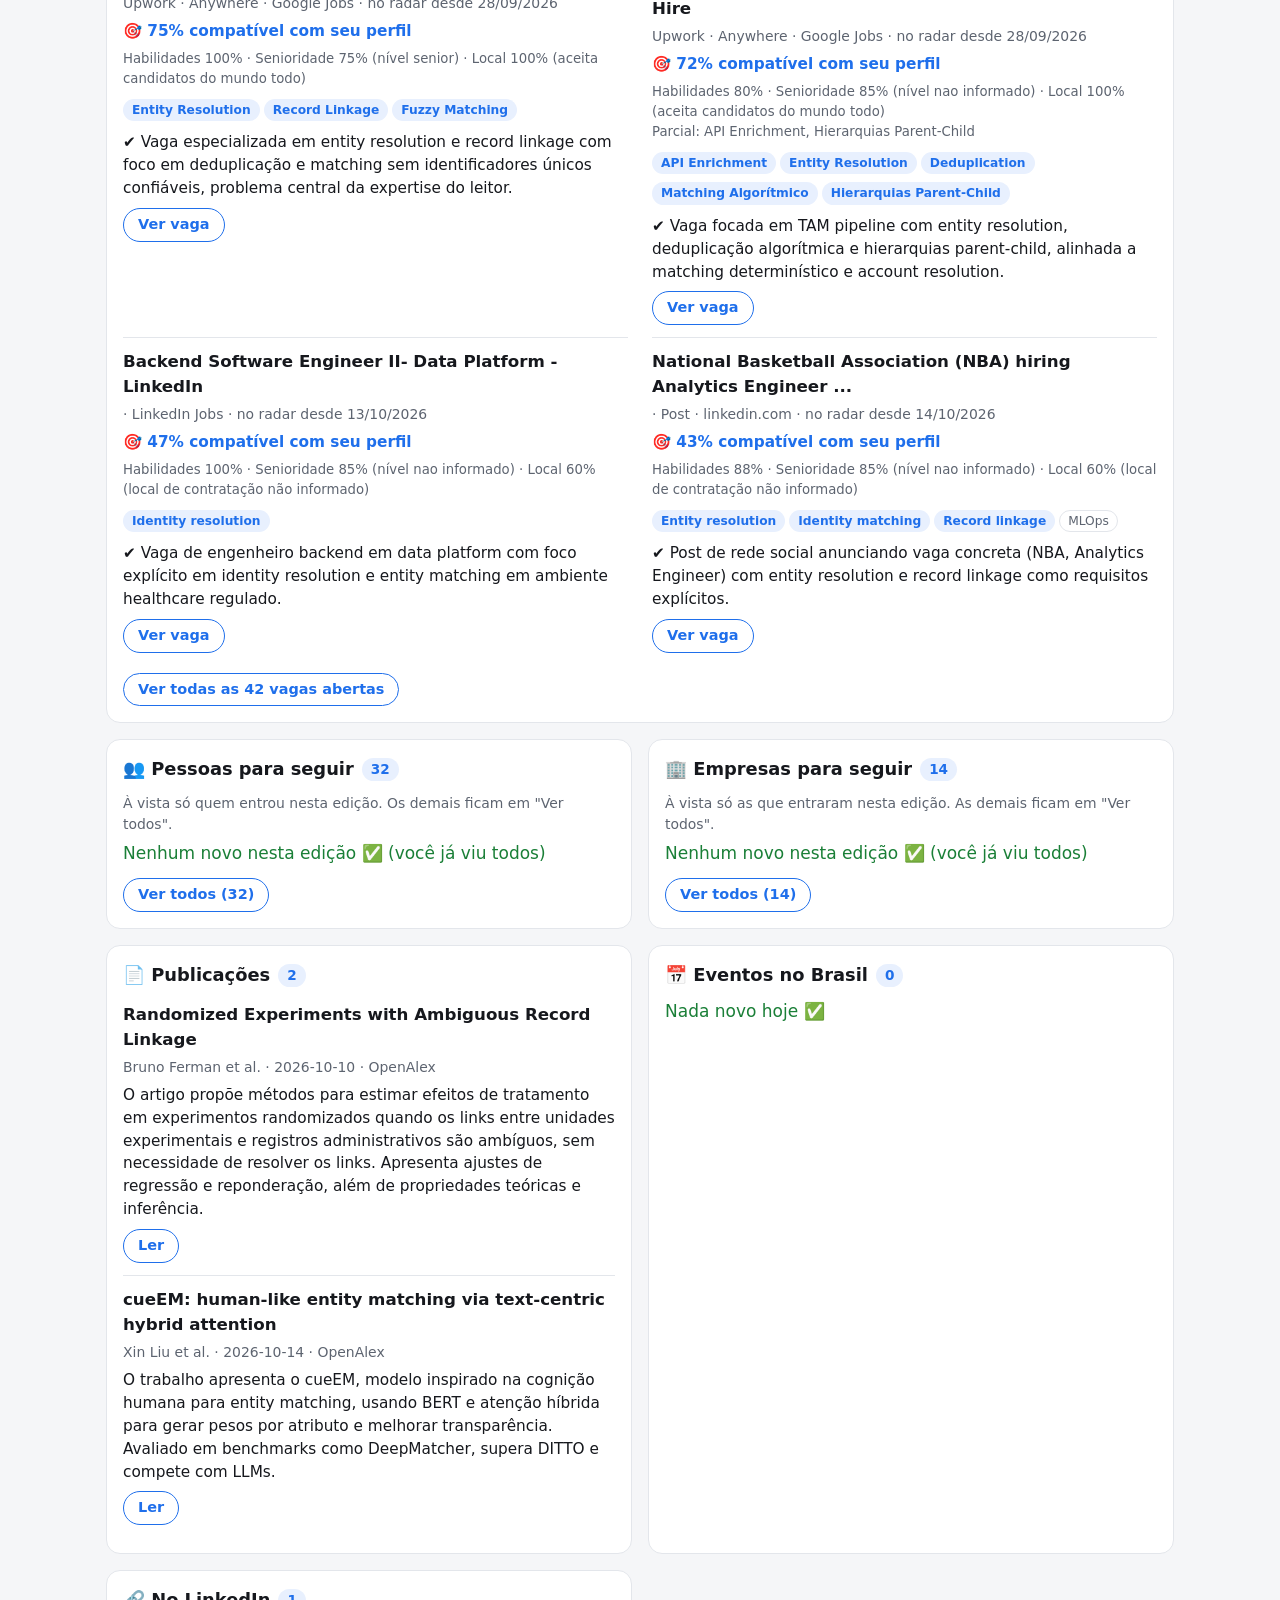
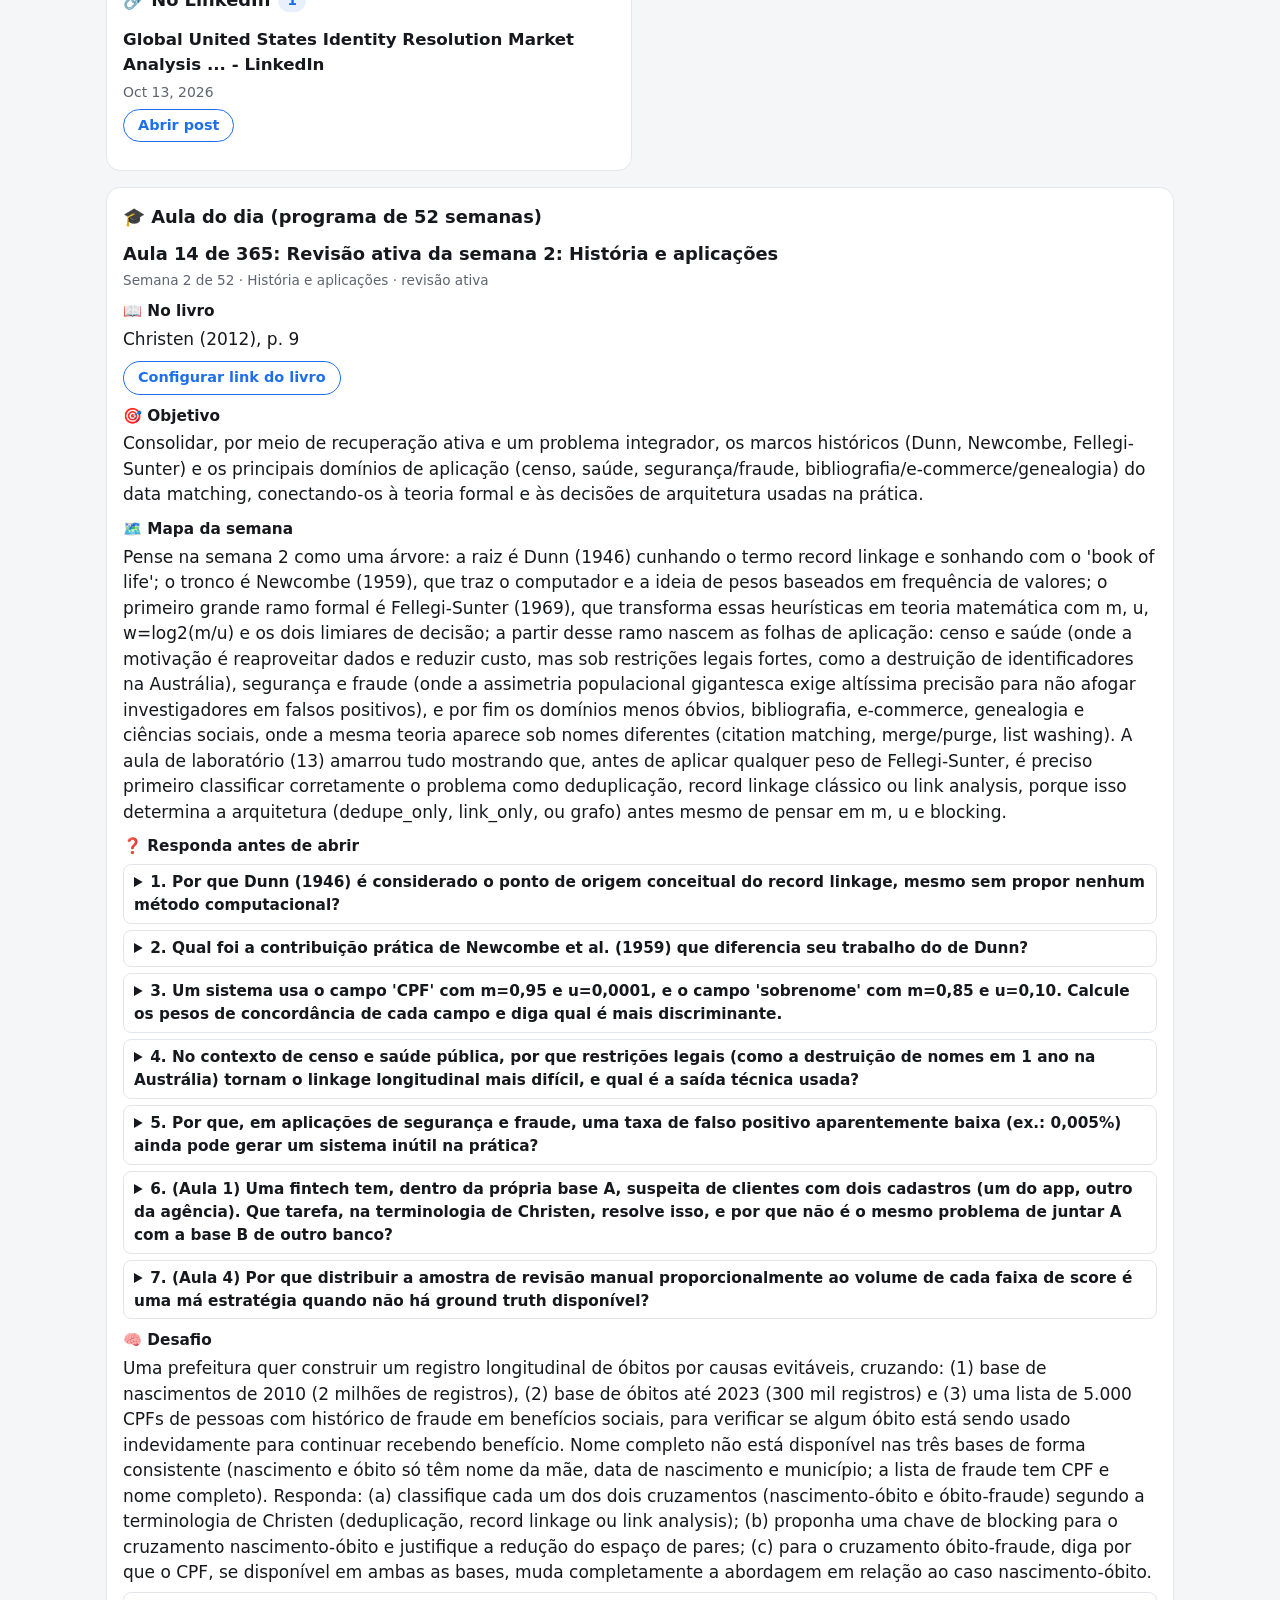
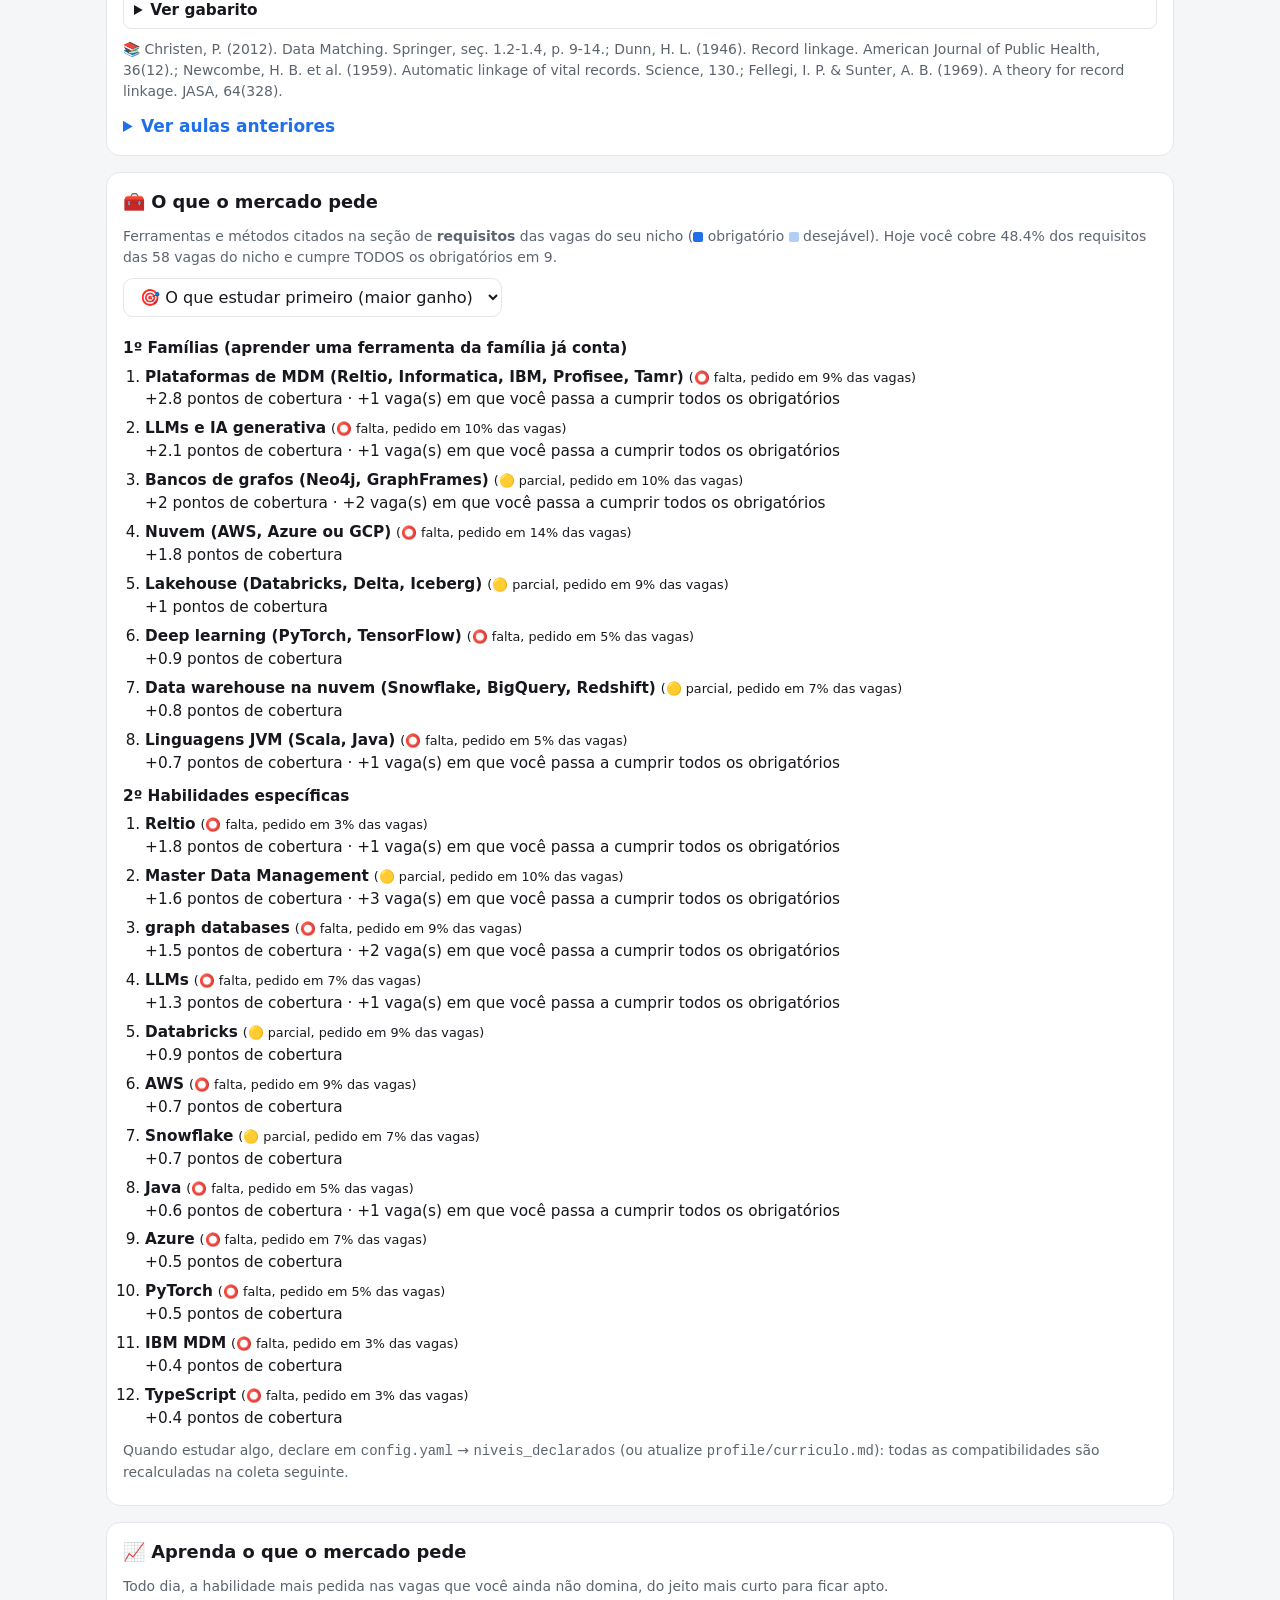
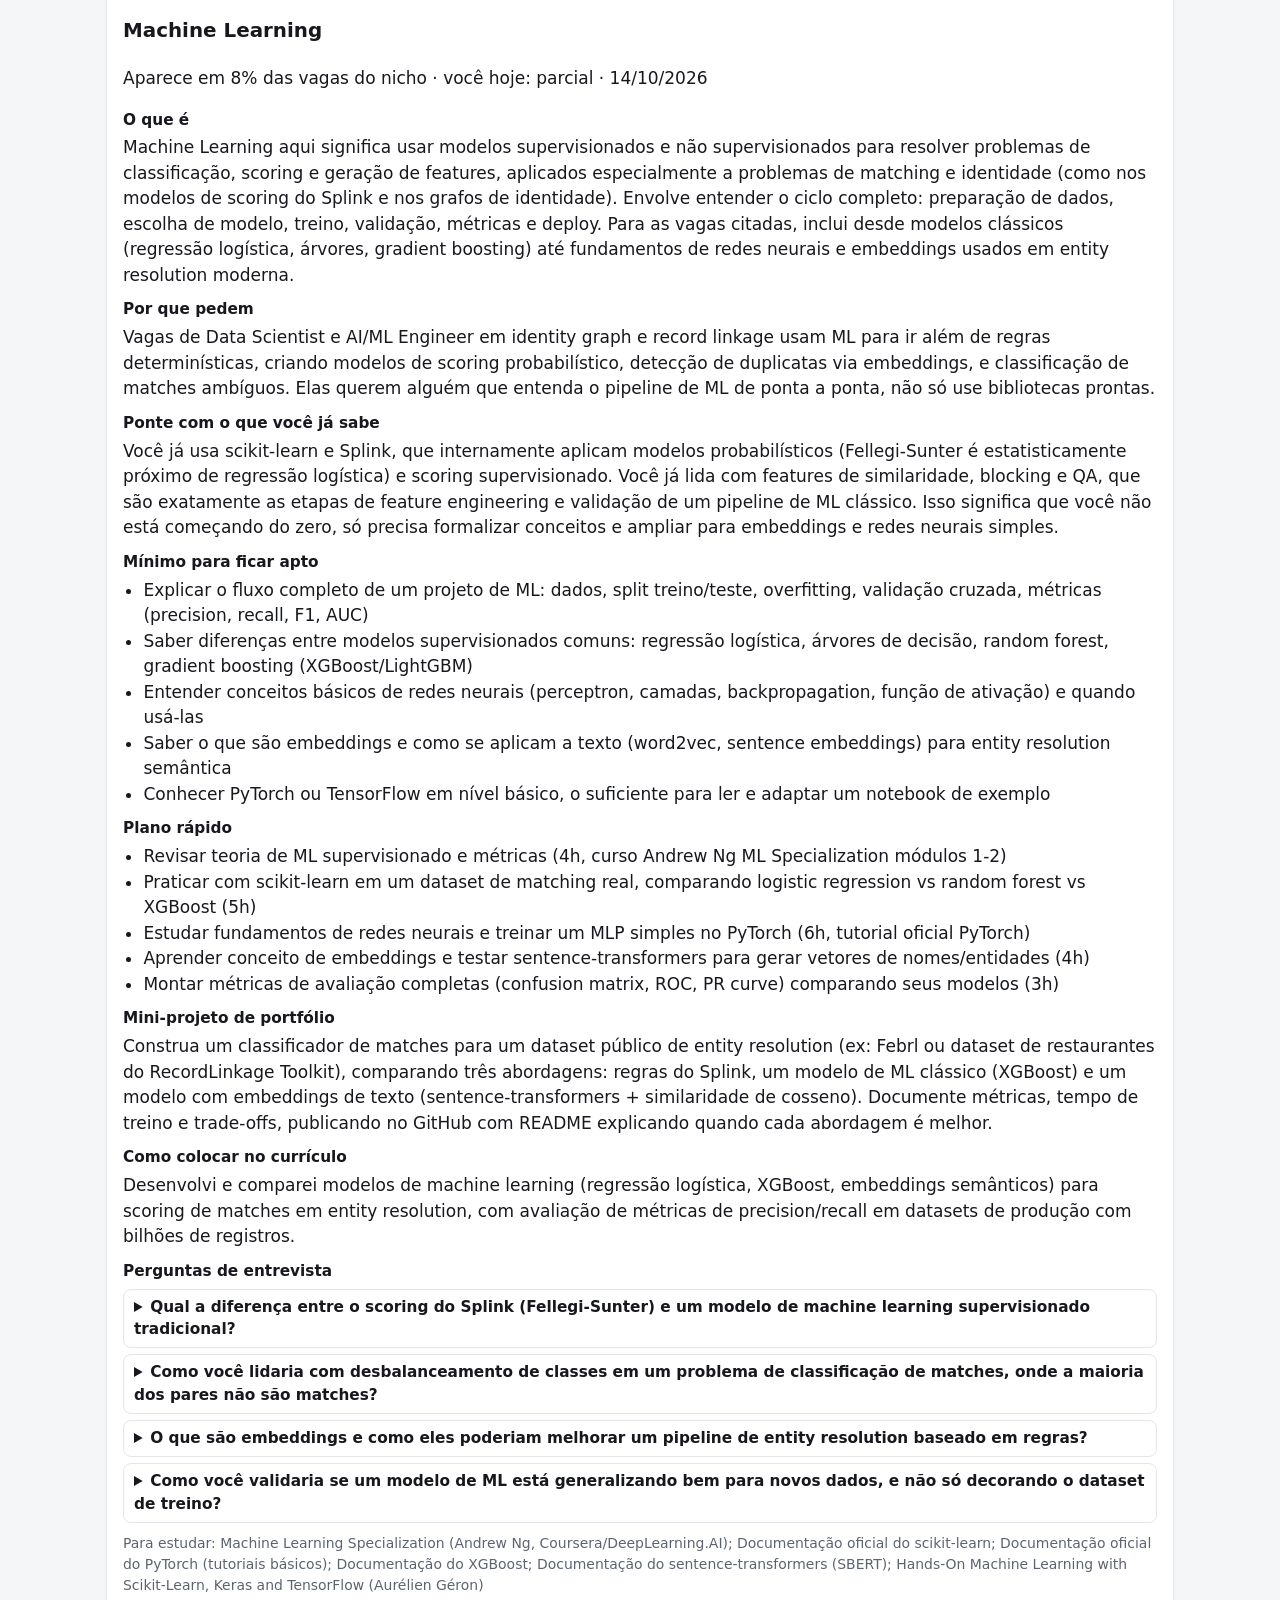
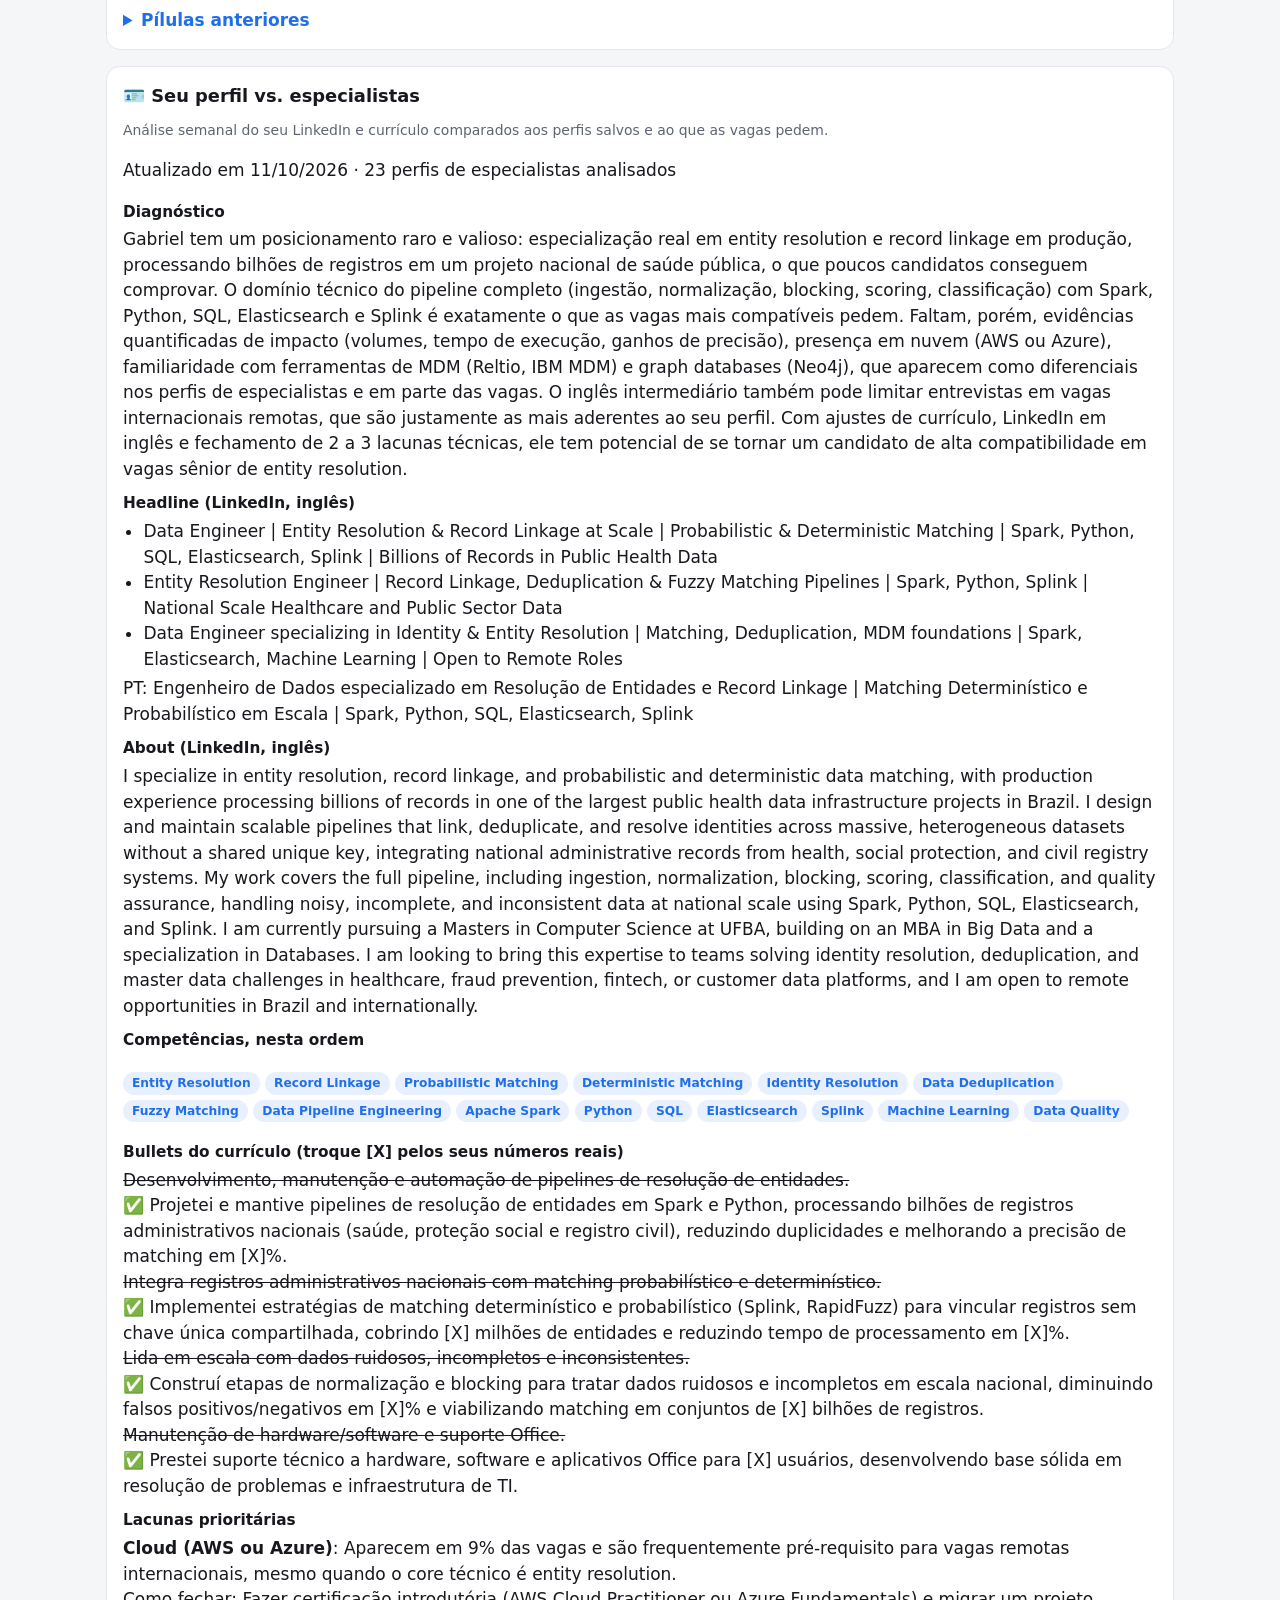
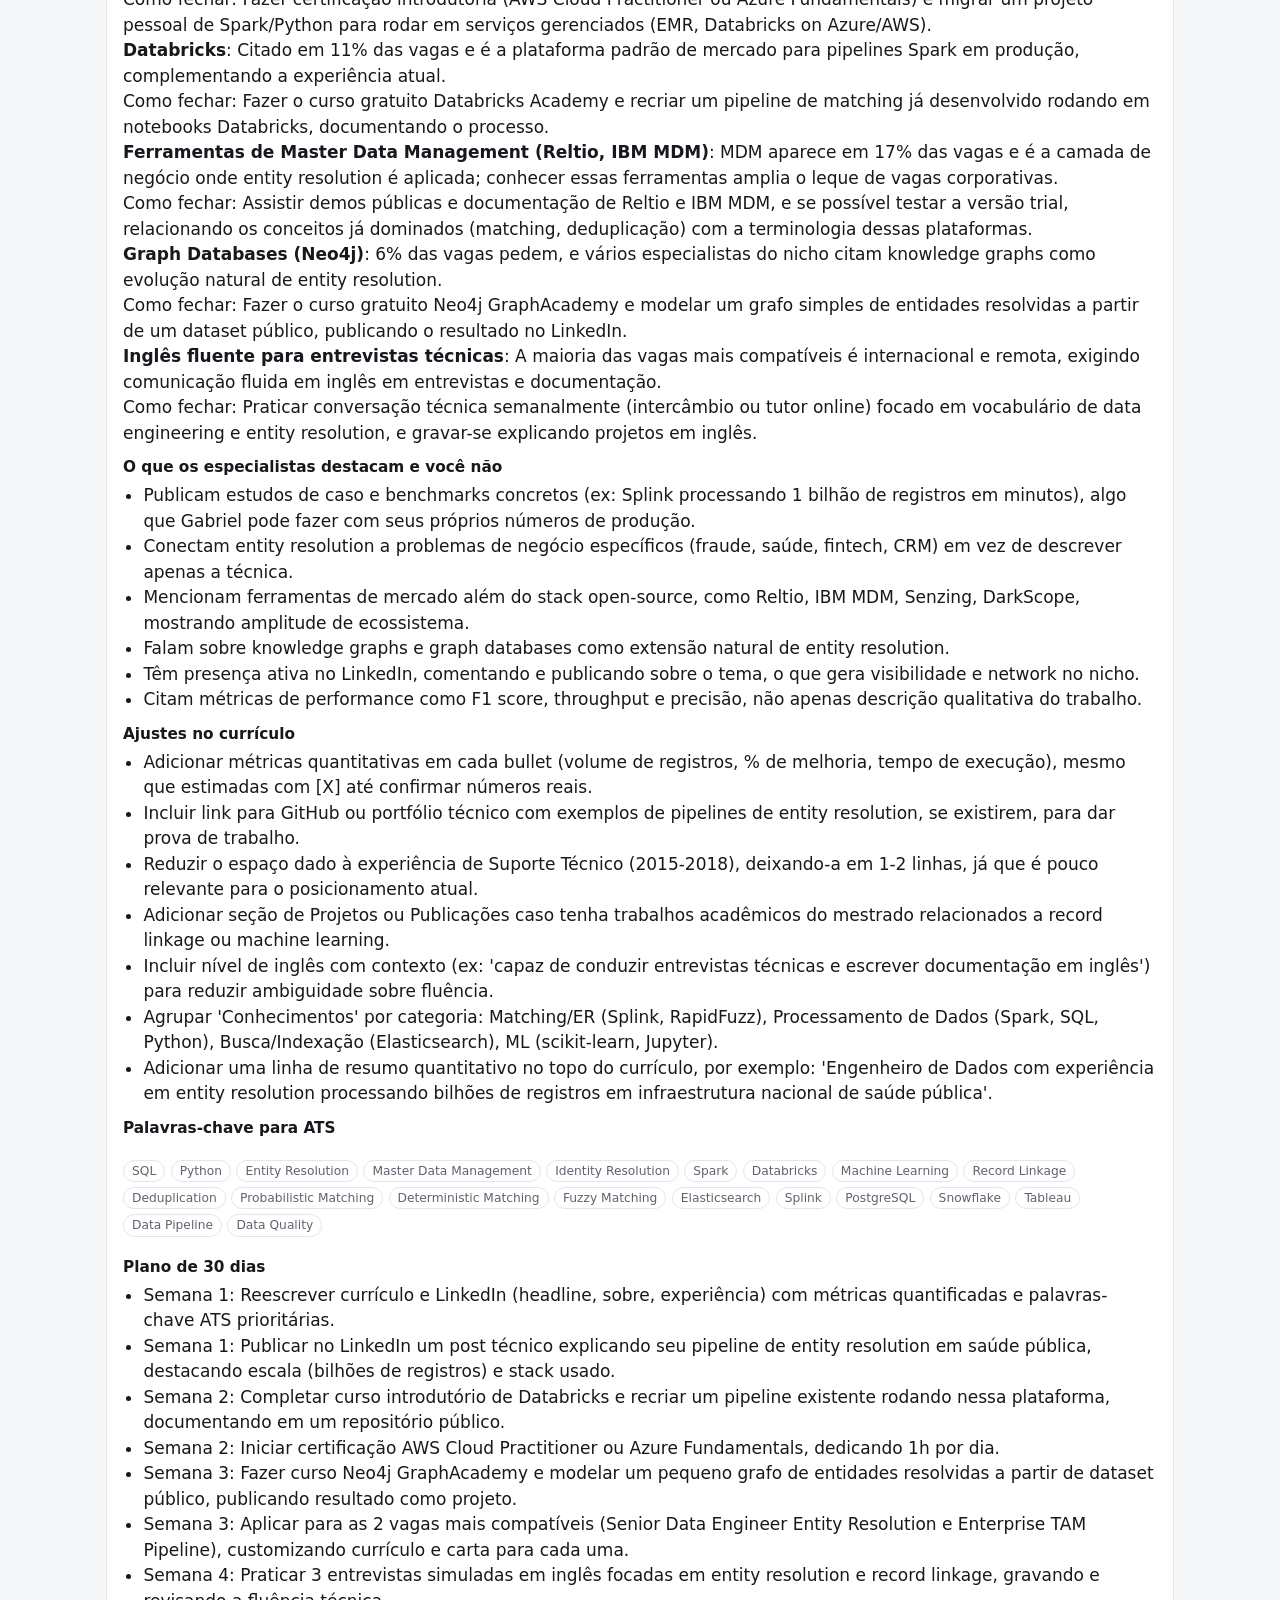
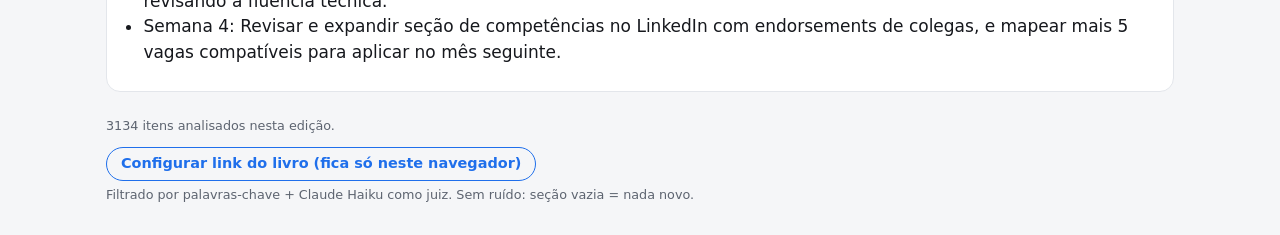
==== commit a52bb05b: "Abas Fraude e Próximos passos: trilha de vagas de fraude/AML/KYC com rede, currículo vs mercado e pl" ====
--- a/site/index.html
+++ b/site/index.html
@@ -23,12 +23,19 @@
     </label>
   </header>
 
+  <nav class="tabs" role="tablist" aria-label="Seções do radar">
+    <button class="tab" role="tab" data-tab="radar" aria-selected="true">📡 Radar</button>
+    <button class="tab" role="tab" data-tab="fraude" aria-selected="false">🕵️ Fraude</button>
+    <button class="tab" role="tab" data-tab="passos" aria-selected="false">🧭 Próximos passos</button>
+  </nav>
+
   <main>
     <p id="status" class="status">Carregando…</p>
+    <div class="panel" id="tab-radar" role="tabpanel">
     <div class="grid">
       <section class="card wide" id="abertas">
         <h2>💼 Vagas no seu perfil <span class="count"></span></h2>
-        <p class="meta">À vista: as publicadas nos últimos dias, as novas no radar e as 4 mais compatíveis. Revalidadas todo dia: vaga que fecha sai da lista. <span id="abertas-atualizado"></span></p>
+        <p class="meta">À vista: as publicadas nos últimos dias, as novas no radar e as 4 mais compatíveis. Revalidadas todo dia: vaga que fecha sai da lista. <span class="atualizado"></span></p>
         <div class="list"></div>
       </section>
       <section class="card" id="pessoas">
@@ -53,9 +60,9 @@
         <h2>🧰 O que o mercado pede</h2>
         <p class="meta">Ferramentas e métodos citados na seção de <b>requisitos</b> das vagas do seu nicho
           (<span class="legend must"></span> obrigatório <span class="legend nice"></span> desejável).
-          <span id="skills-n"></span></p>
+          <span class="skills-n"></span></p>
         <label class="picker"><span class="sr-only">Período</span>
-          <select id="skills-period">
+          <select class="skills-period">
             <option value="plano">🎯 O que estudar primeiro (maior ganho)</option>
             <option value="familias">Famílias de habilidades</option>
             <option value="ultimos_90_dias">Ranking do nicho, últimos 90 dias</option>
@@ -81,6 +88,79 @@
         <div class="content"></div>
       </section>
     </div>
+    </div>
+
+    <div class="panel" id="tab-fraude" role="tabpanel" hidden>
+    <p class="intro">Vagas técnicas de dados em <b>prevenção a fraude, PLD/AML, KYC e crimes financeiros</b>, com destaque para as que usam entity resolution e grafos (🔗). Mesma lógica do radar: revalidadas todo dia.</p>
+    <div class="grid">
+      <section class="card wide" id="f-vagas">
+        <h2>🕵️ Vagas de fraude <span class="count"></span></h2>
+        <p class="meta">À vista: as publicadas nos últimos dias, as novas no radar e as 4 mais compatíveis. <span class="atualizado"></span></p>
+        <div class="list"></div>
+      </section>
+      <section class="card wide" id="f-cv">
+        <h2>🪪 Seu currículo vs. vagas de fraude</h2>
+        <p class="meta">O que você já tem, o que é parcial e o que falta, pela frequência nos requisitos das vagas de fraude.</p>
+        <div class="content"></div>
+      </section>
+      <section class="card wide" id="f-skills">
+        <h2>🧰 O que o mercado de fraude pede</h2>
+        <p class="meta">Requisitos das vagas da trilha de fraude
+          (<span class="legend must"></span> obrigatório <span class="legend nice"></span> desejável).
+          <span class="skills-n"></span></p>
+        <label class="picker"><span class="sr-only">Visão</span>
+          <select class="skills-period">
+            <option value="plano">🎯 O que estudar primeiro (maior ganho)</option>
+            <option value="familias">Famílias de habilidades</option>
+            <option value="ultimos_90_dias">Ranking, últimos 90 dias</option>
+            <option value="geral">Ranking, desde o início</option>
+          </select>
+        </label>
+        <div class="list"></div>
+      </section>
+      <section class="card" id="f-pessoas">
+        <h2>👥 Pessoas de fraude para seguir <span class="count"></span></h2>
+        <p class="meta">À vista só quem entrou nesta edição. Os demais ficam em "Ver todos".</p>
+        <p class="novos-hoje"></p>
+        <div class="list"></div>
+      </section>
+      <section class="card" id="f-empresas">
+        <h2>🏢 Empresas de fraude para seguir <span class="count"></span></h2>
+        <p class="meta">Referências do setor e empresas contratando na área.</p>
+        <p class="novos-hoje"></p>
+        <div class="list"></div>
+      </section>
+      <section class="card wide" id="f-historico">
+        <h2>🗂️ Histórico de vagas de fraude <span class="count"></span></h2>
+        <p class="meta">Todas as vagas que já apareceram na trilha, inclusive as encerradas (servem para ver o que o mercado pede e quem contrata).</p>
+        <div class="list"></div>
+      </section>
+    </div>
+    </div>
+
+    <div class="panel" id="tab-passos" role="tabpanel" hidden>
+    <div class="grid">
+      <section class="card wide" id="p-semana">
+        <h2>✅ O que fazer agora</h2>
+        <p class="meta">Recalculado a cada coleta com as vagas de fraude abertas e o que elas pedem. <span class="atualizado"></span></p>
+        <div class="content"></div>
+      </section>
+      <section class="card wide" id="p-ia">
+        <h2>🤖 Análise da semana</h2>
+        <p class="meta">Uma IA lê seu currículo e o que as vagas de fraude pedem, 1 vez por semana.</p>
+        <div class="content"></div>
+      </section>
+      <section class="card wide" id="p-fases">
+        <h2>🧭 Plano de migração para fraude</h2>
+        <p class="meta">O caminho em 3 fases, da preparação até virar referência.</p>
+        <div class="content"></div>
+      </section>
+      <section class="card wide" id="p-curriculo">
+        <h2>📝 Currículo para vagas de fraude</h2>
+        <div class="content"></div>
+      </section>
+    </div>
+    </div>
   </main>
 
   <footer class="foot">
--- a/site/style.css
+++ b/site/style.css
@@ -159,3 +159,32 @@
 @media (min-width: 820px) { .grid2 { grid-template-columns: 1fr 1fr; } }
 
 .pub { font-size: .8rem; margin: -2px 0 6px; font-weight: 600; color: var(--accent); }
+
+/* ---- abas ---- */
+.tabs {
+  display: flex; gap: 6px; overflow-x: auto;
+  max-width: 1100px; margin: 0 auto; padding: 10px 16px 0;
+}
+.tab {
+  font: inherit; font-size: .92rem; white-space: nowrap; cursor: pointer;
+  padding: 8px 14px; border-radius: 10px 10px 0 0;
+  border: 1px solid var(--line); border-bottom: 0;
+  background: transparent; color: var(--muted);
+}
+.tab[aria-selected="true"] { background: var(--card); color: var(--text); font-weight: 600; }
+.panel[hidden], .picker[hidden], .status[hidden] { display: none; }
+.intro { color: var(--muted); margin: 0 0 12px; }
+
+/* ---- trilha de fraude e próximos passos ---- */
+.kpis { display: grid; grid-template-columns: repeat(auto-fit, minmax(150px, 1fr)); gap: 10px; margin: 6px 0 12px; }
+.kpi { border: 1px solid var(--line); border-radius: 10px; padding: 10px 12px; }
+.kpi b { display: block; font-size: 1.4rem; color: var(--accent); }
+.kpi span { font-size: .8rem; color: var(--muted); }
+.chip.miss { color: #b42318; border-color: color-mix(in srgb, #b42318 35%, transparent); }
+@media (prefers-color-scheme: dark) { .chip.miss { color: #ff7b72; } }
+.chip { display: inline-block; margin: 2px 0; }
+.er { font-size: .85rem; color: var(--ok); margin: 4px 0; }
+.steps li, .hist li { margin: 6px 0; }
+.hist { padding-left: 18px; }
+.hist small { display: block; color: var(--muted); }
+.phase h4 small { font-weight: 400; color: var(--muted); }
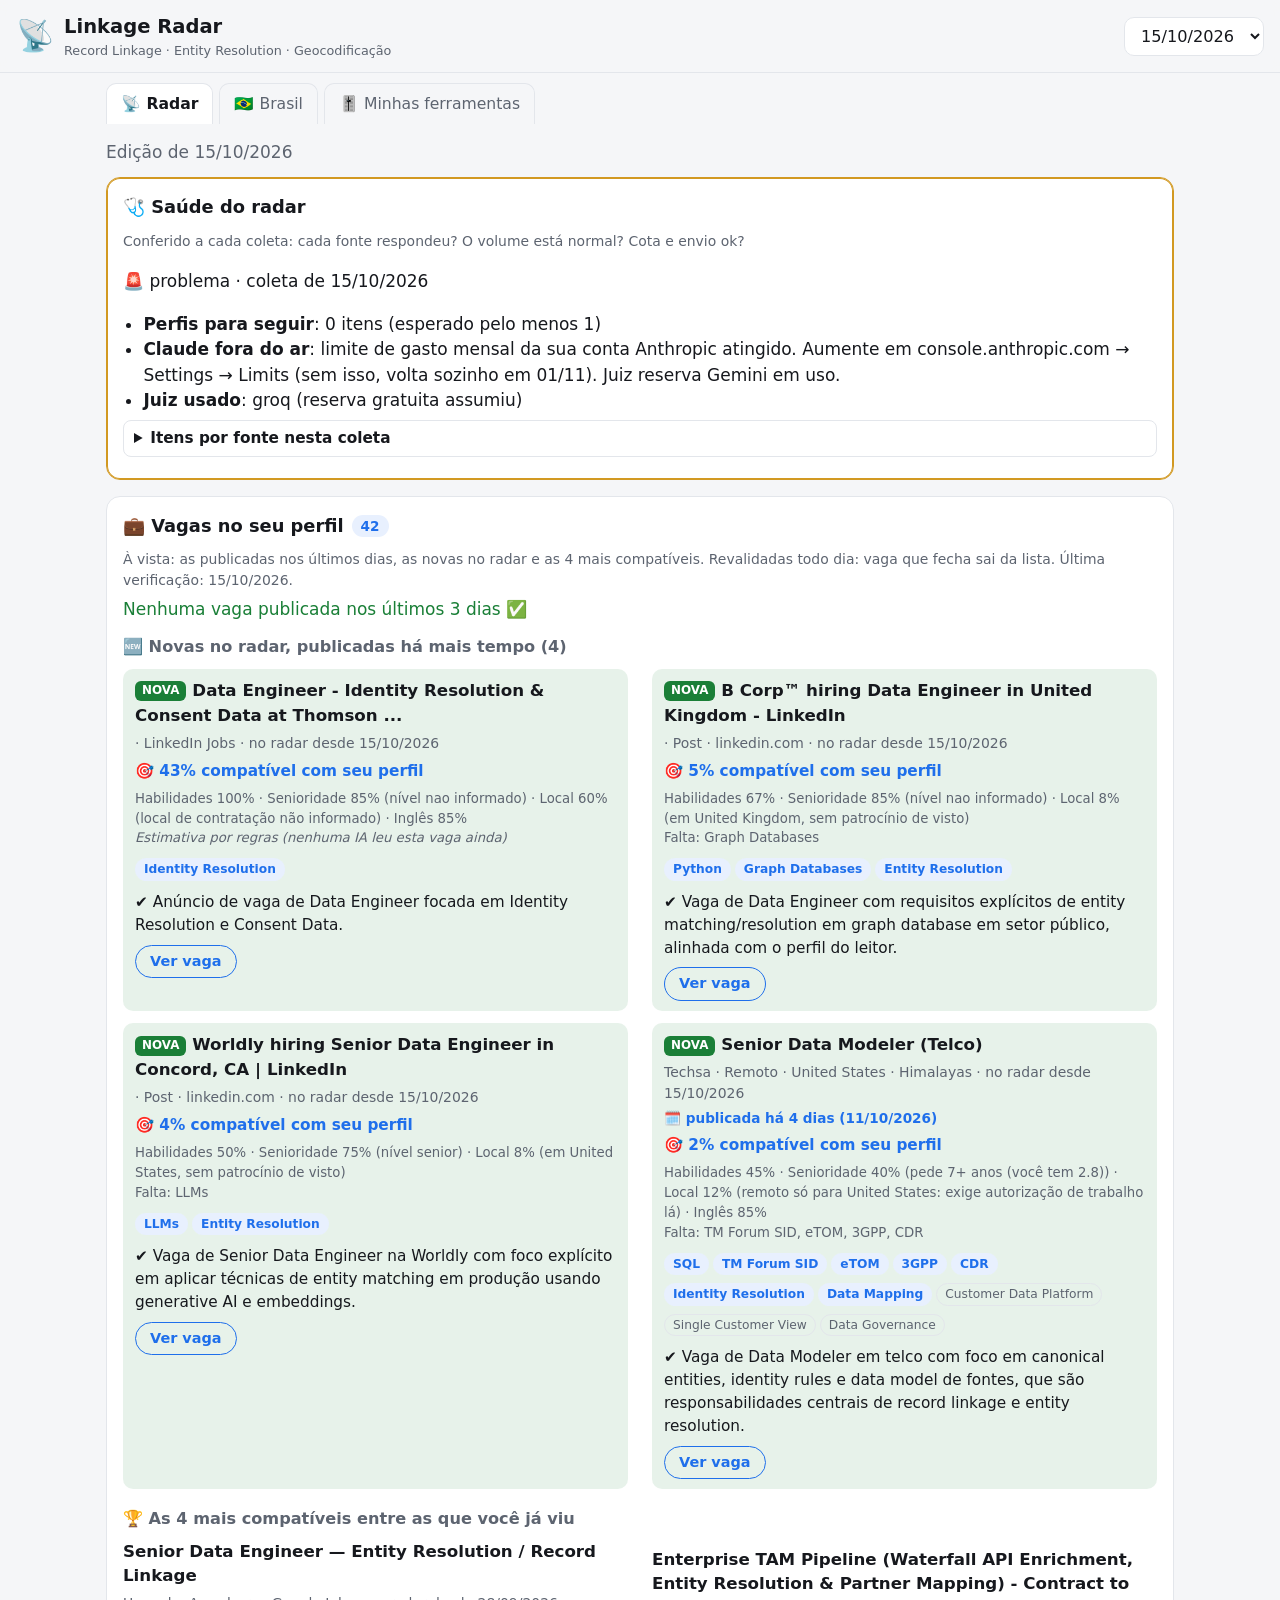
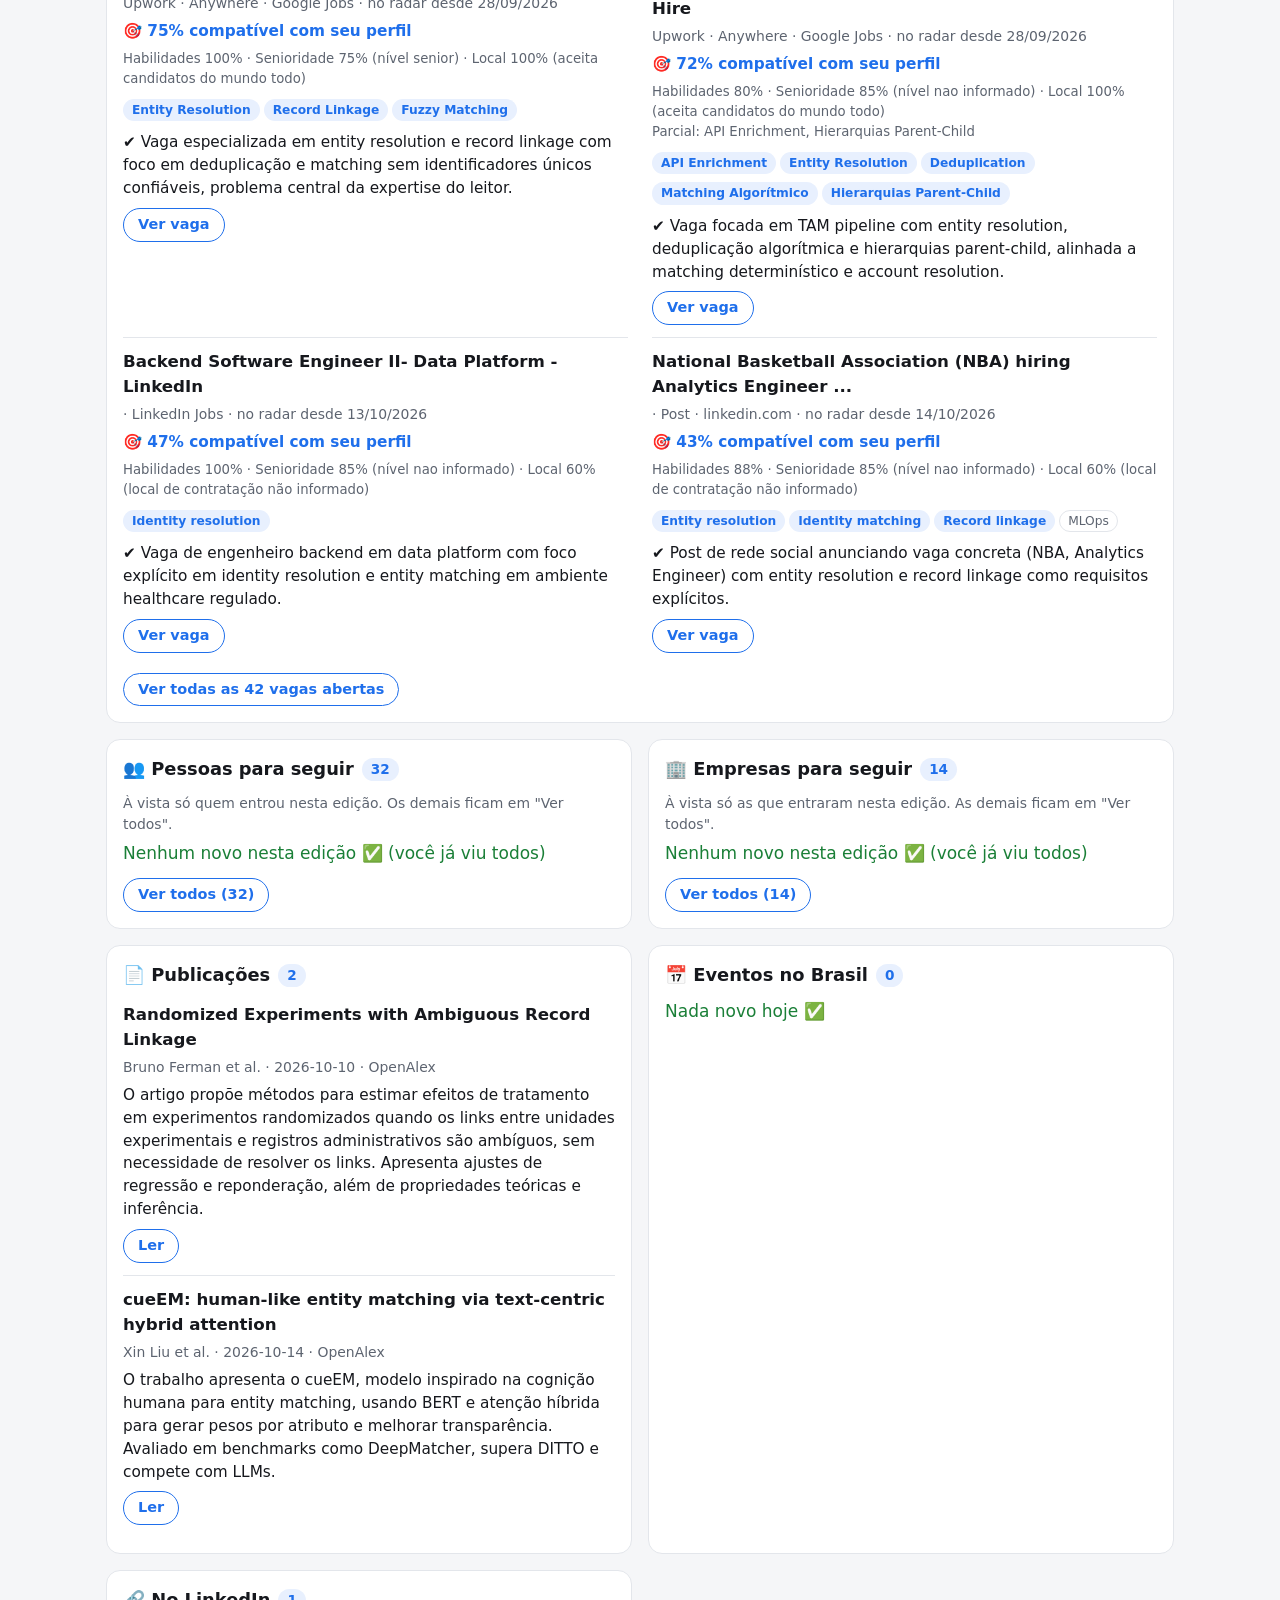
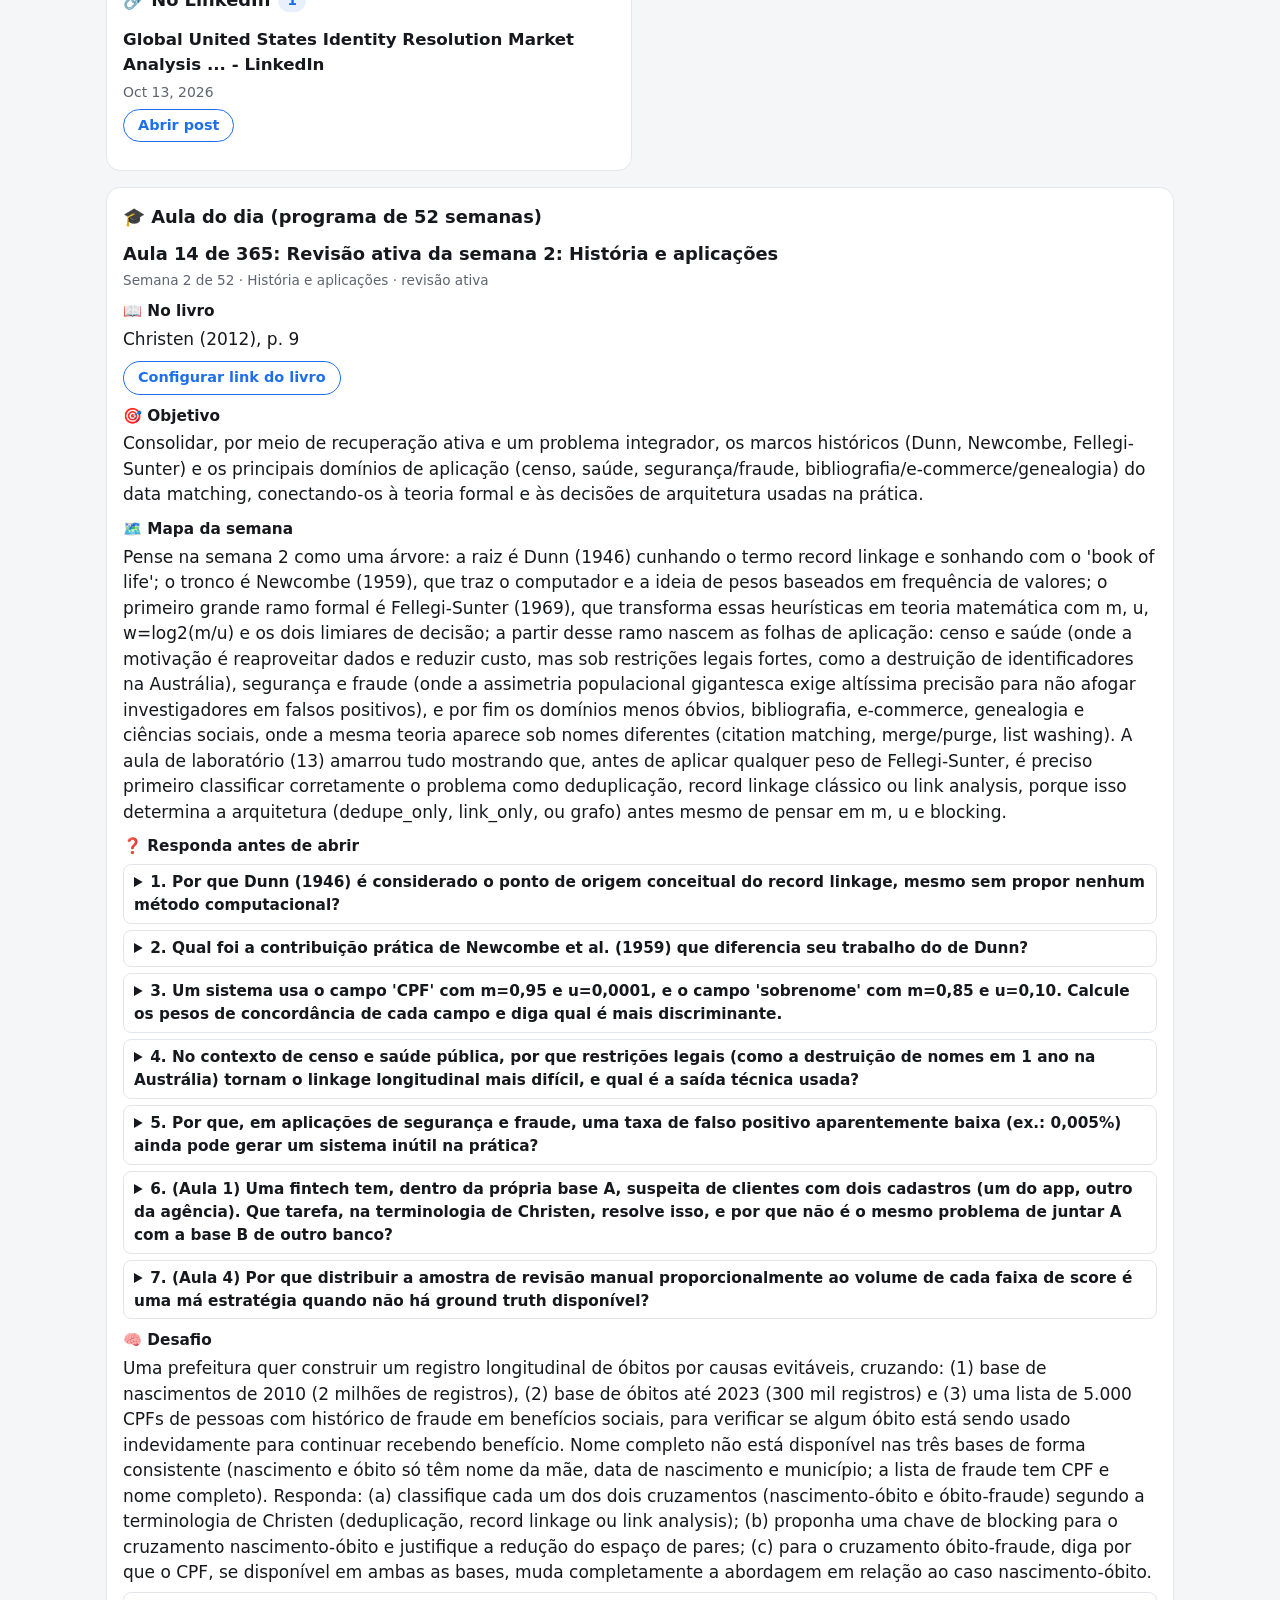
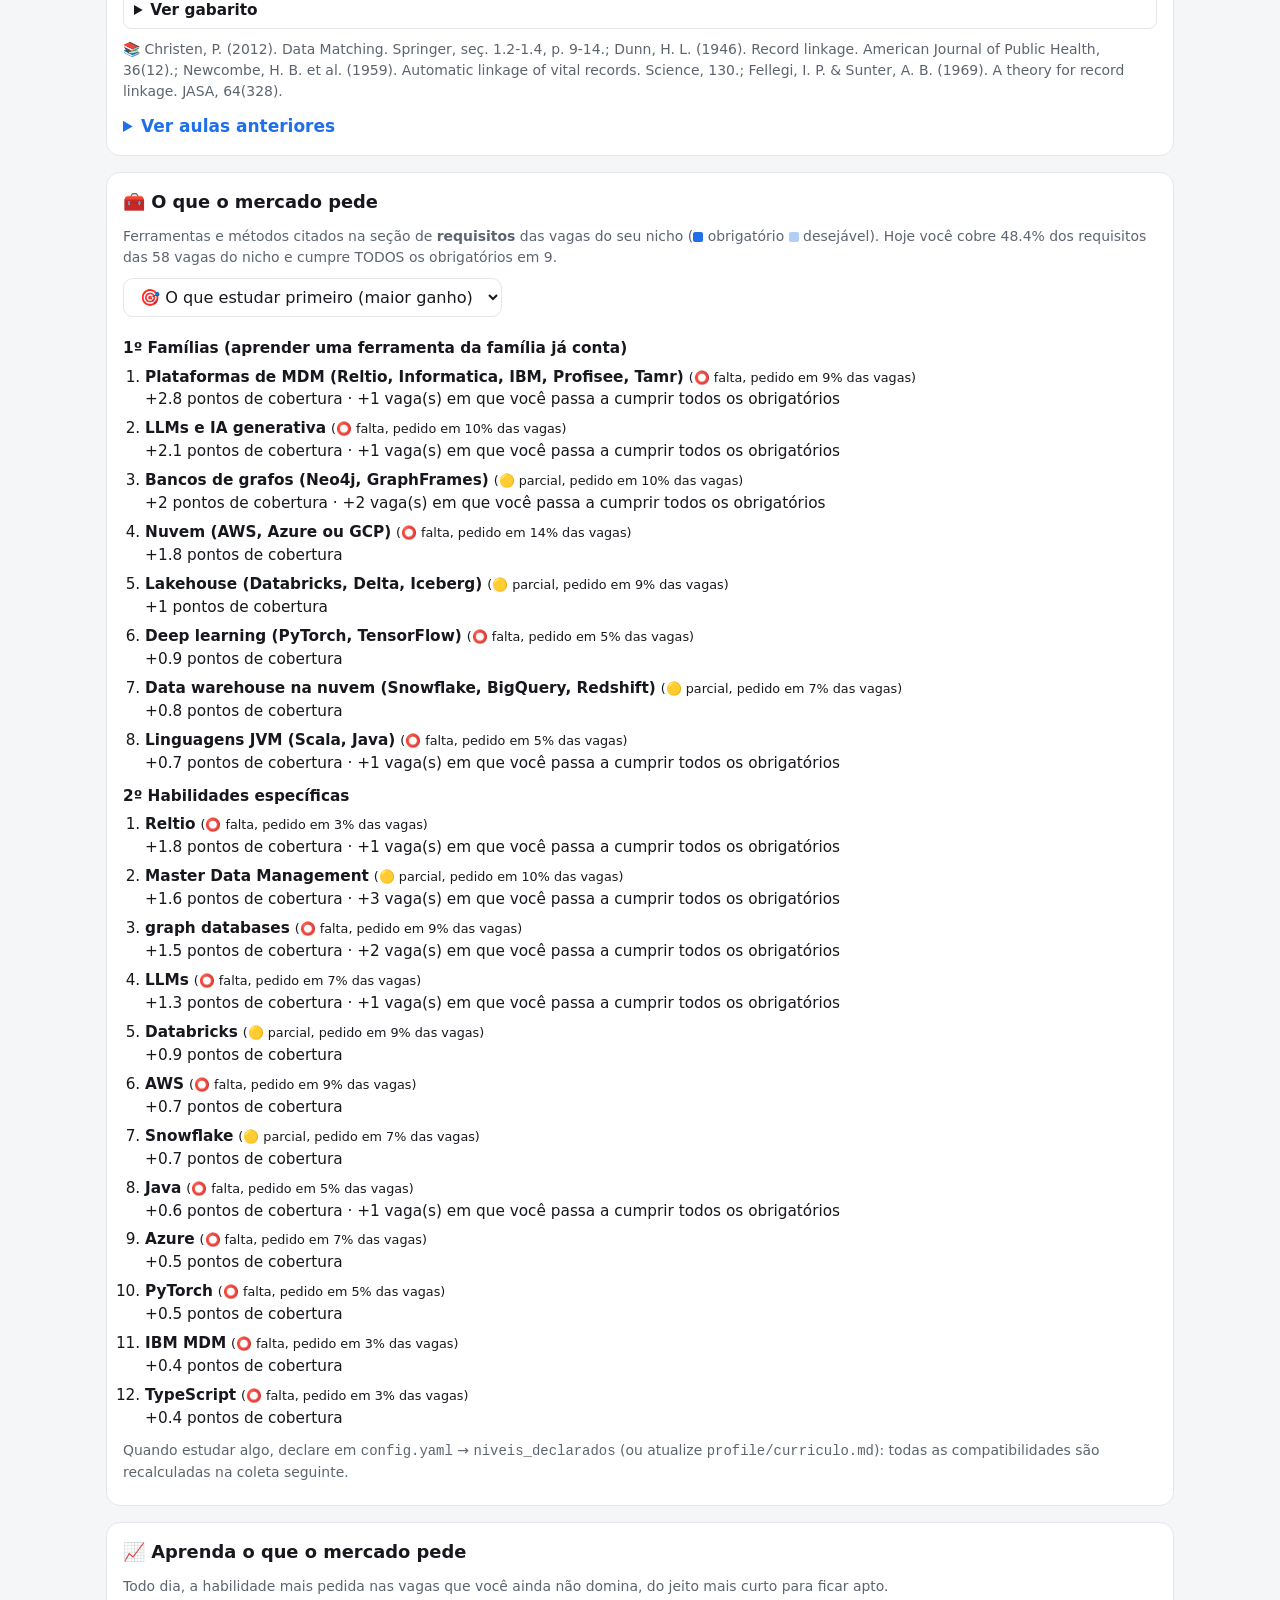
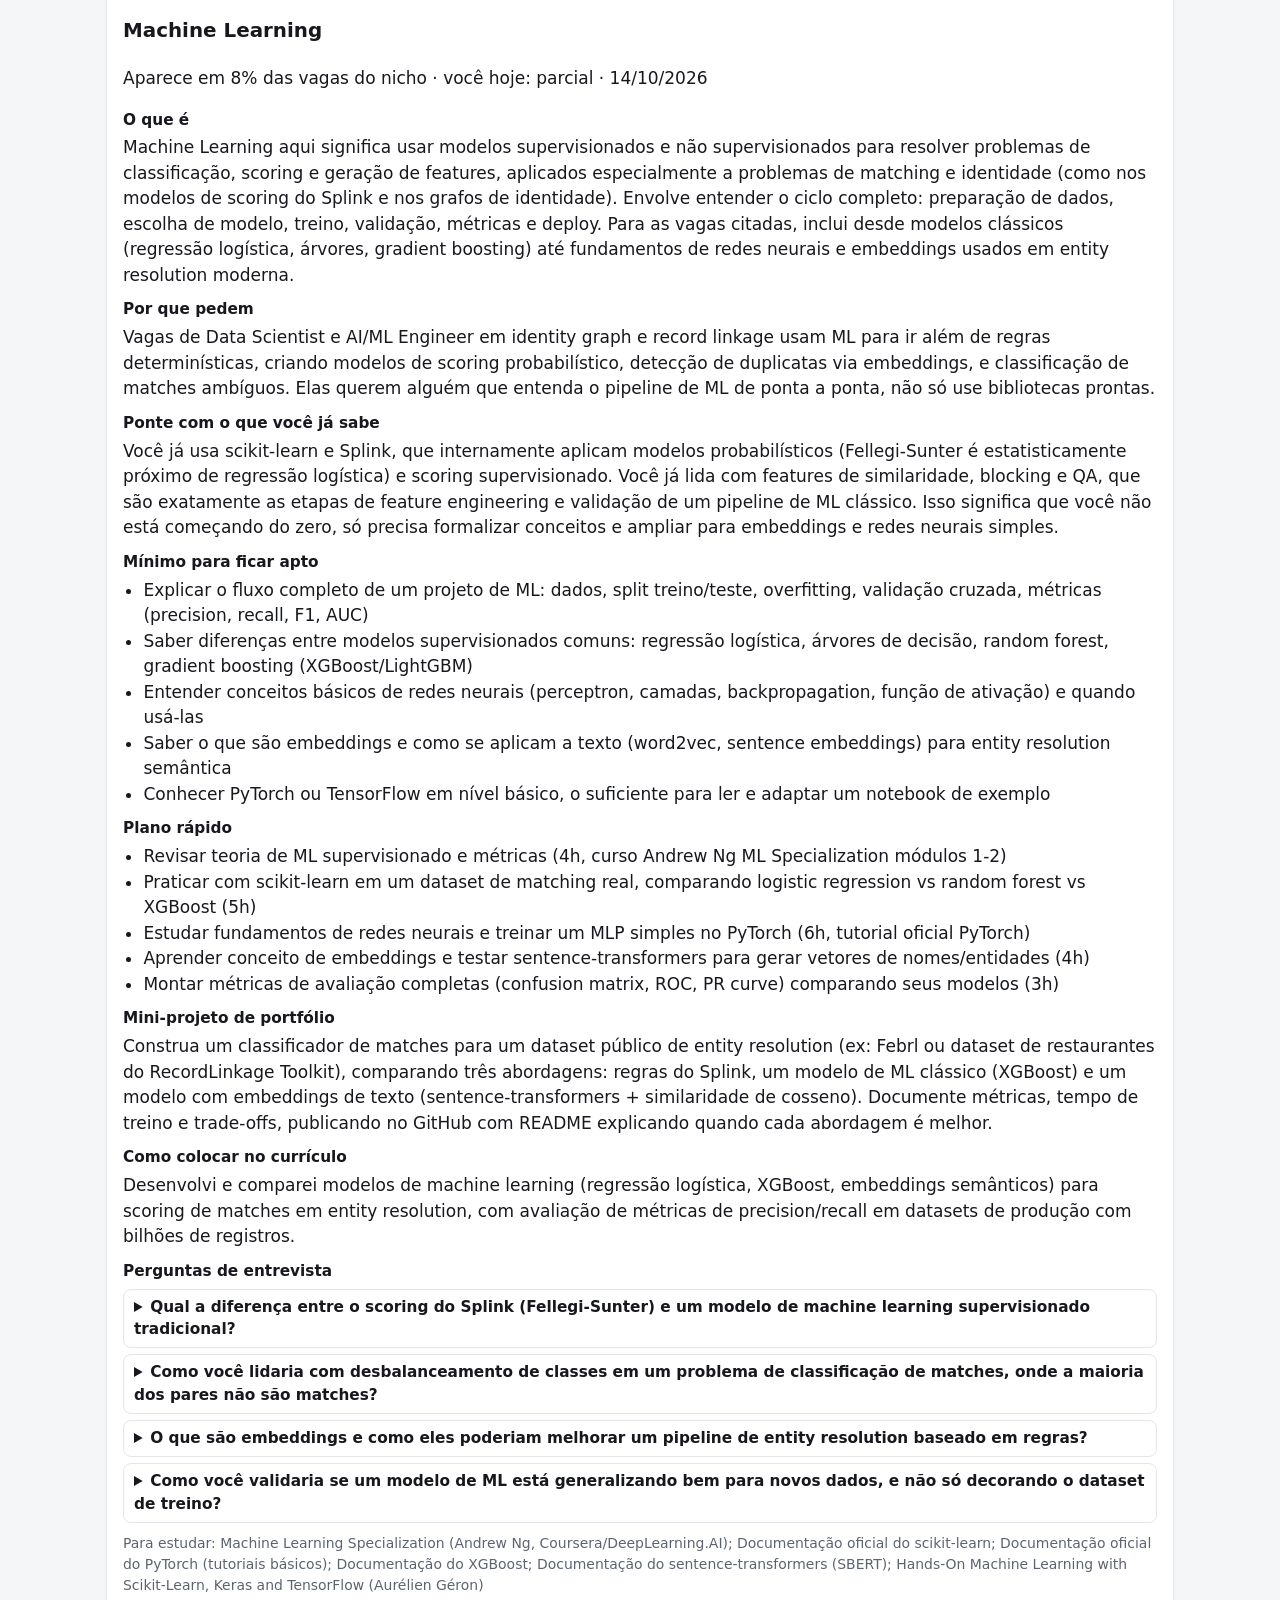
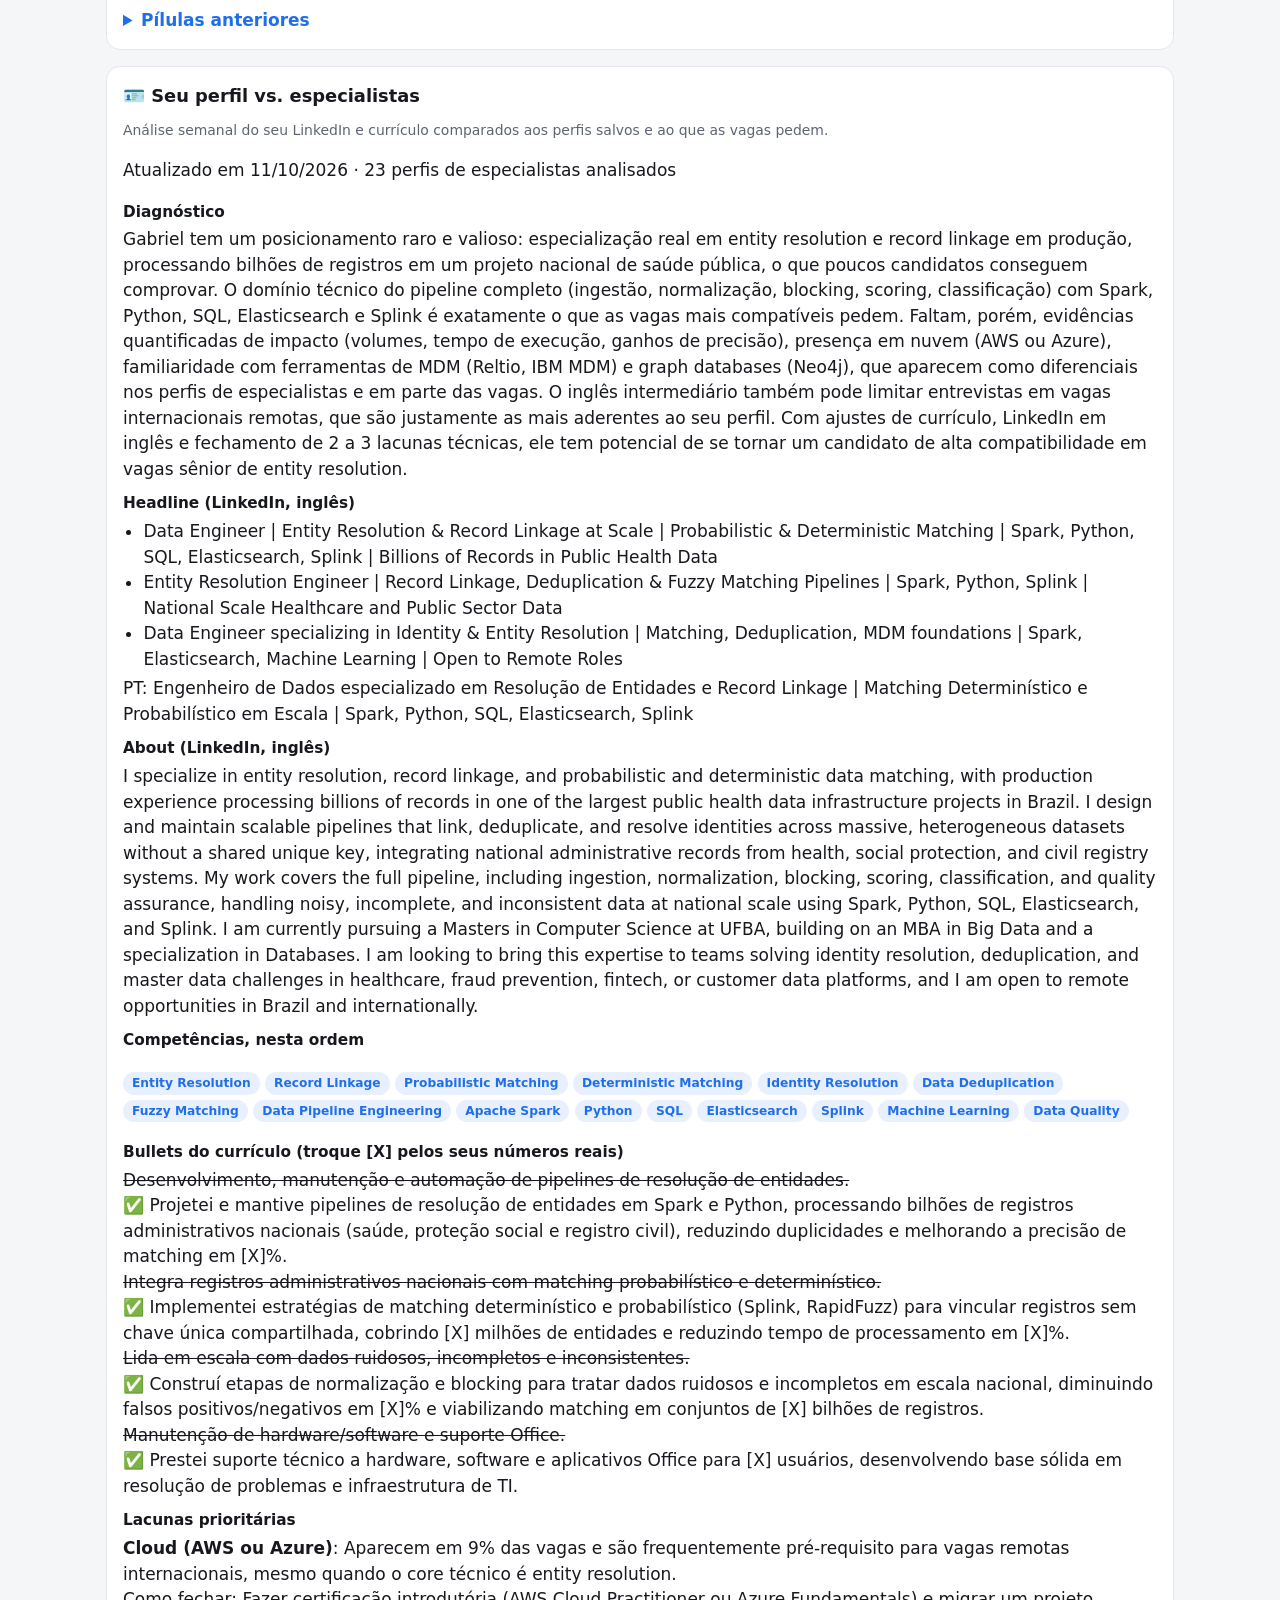
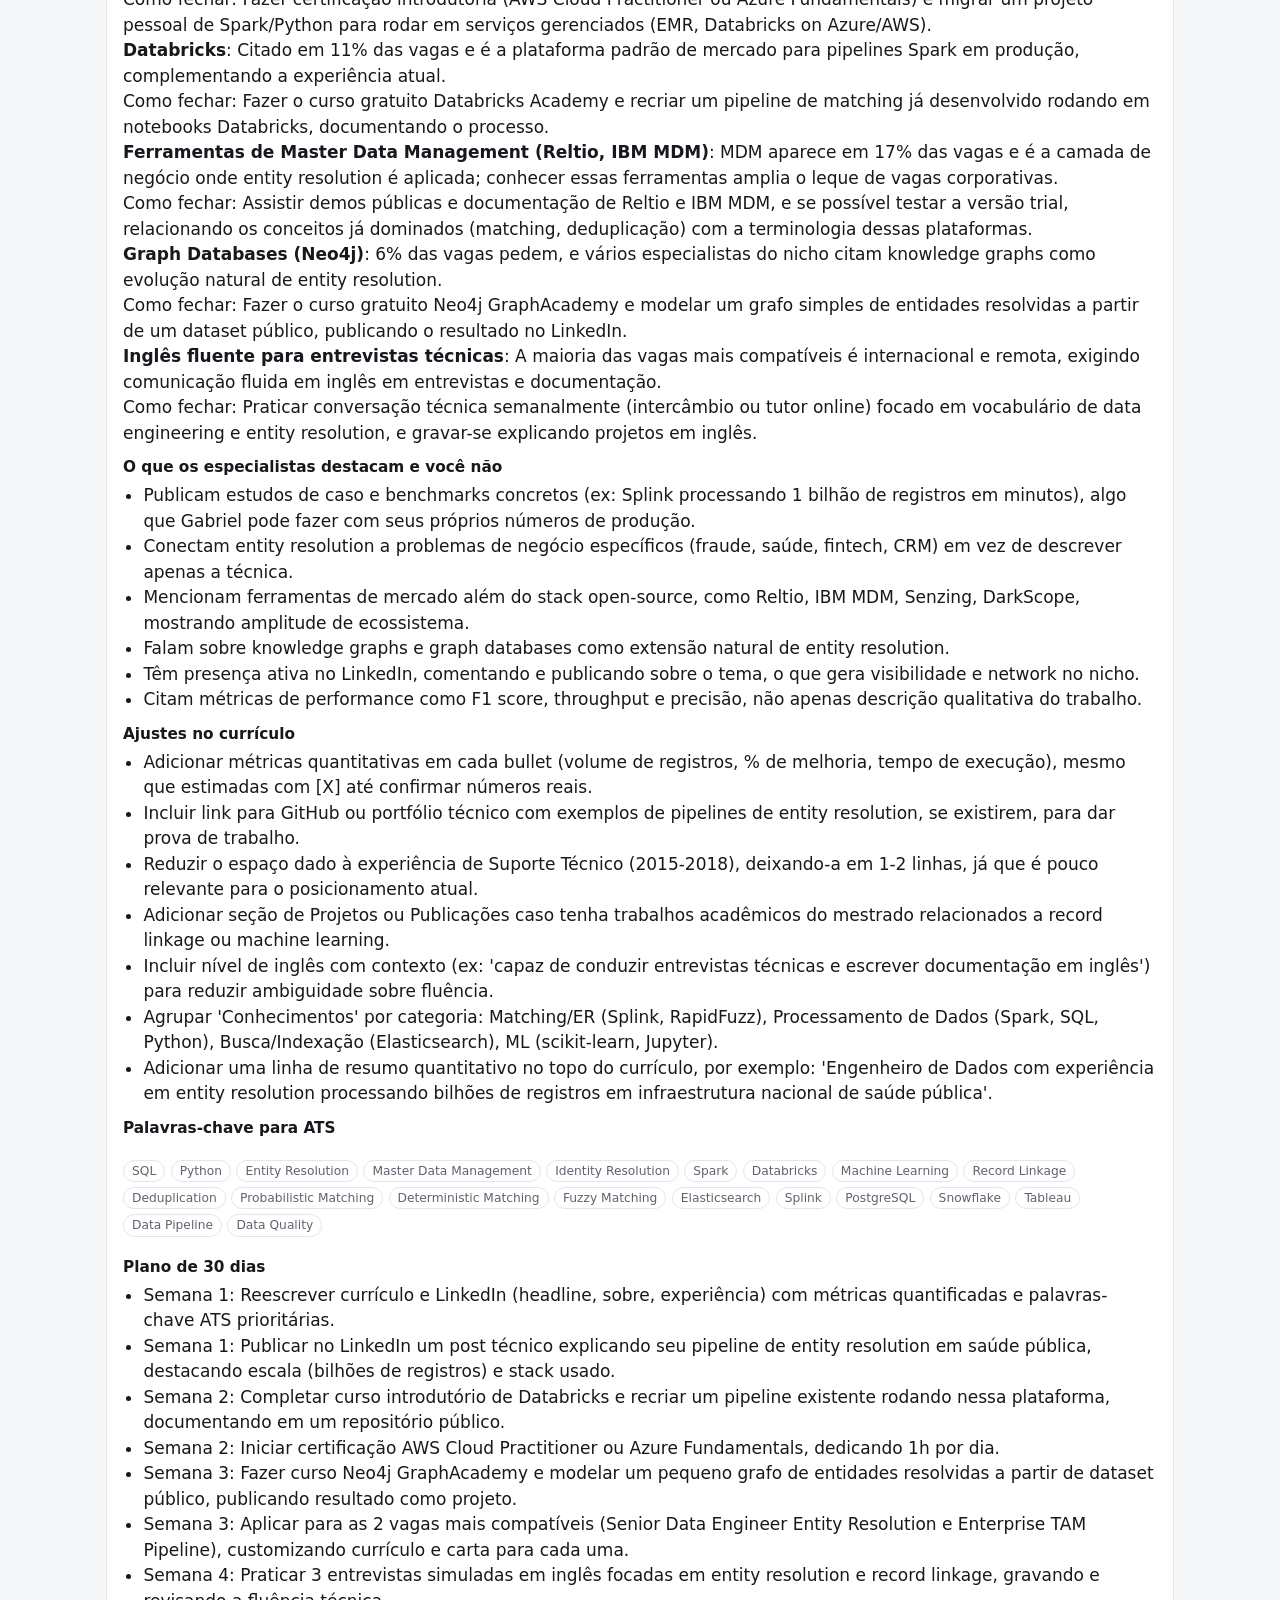
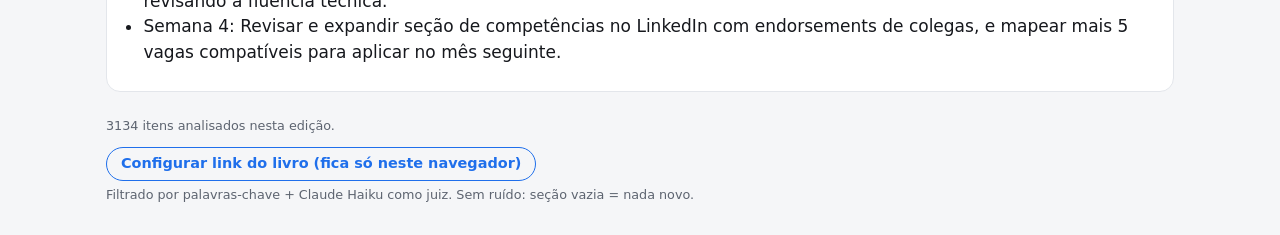
==== commit 0ca162aa: "Aba Brasil (entity resolution e variações) no lugar de Fraude + aba Minhas ferramentas - src/brasil." ====
--- a/site/index.html
+++ b/site/index.html
@@ -25,8 +25,8 @@
 
   <nav class="tabs" role="tablist" aria-label="Seções do radar">
     <button class="tab" role="tab" data-tab="radar" aria-selected="true">📡 Radar</button>
-    <button class="tab" role="tab" data-tab="fraude" aria-selected="false">🕵️ Fraude</button>
-    <button class="tab" role="tab" data-tab="passos" aria-selected="false">🧭 Próximos passos</button>
+    <button class="tab" role="tab" data-tab="brasil" aria-selected="false">🇧🇷 Brasil</button>
+    <button class="tab" role="tab" data-tab="ferramentas" aria-selected="false">🎚️ Minhas ferramentas</button>
   </nav>
 
   <main>
@@ -90,24 +90,22 @@
     </div>
     </div>
 
-    <div class="panel" id="tab-fraude" role="tabpanel" hidden>
-    <p class="intro">Vagas técnicas de dados em <b>prevenção a fraude, PLD/AML, KYC e crimes financeiros</b>, com destaque para as que usam entity resolution e grafos (🔗). Mesma lógica do radar: revalidadas todo dia.</p>
+    <div class="panel" id="tab-brasil" role="tabpanel" hidden>
+    <p class="intro">Vagas <b>no Brasil</b> com entity resolution e todas as variações: resolução de identidade, record linkage, data matching, matching determinístico/probabilístico, deduplicação, golden record, MDM com matching. O filtro lê a <b>descrição inteira</b> (título genérico como "Cientista de Dados" não escapa).</p>
     <div class="grid">
-      <section class="card wide" id="f-vagas">
-        <h2>🕵️ Vagas de fraude <span class="count"></span></h2>
-        <p class="meta">À vista: as publicadas nos últimos dias, as novas no radar e as 4 mais compatíveis. <span class="atualizado"></span></p>
+      <section class="card wide" id="b-vagas">
+        <h2>🇧🇷 Vagas no Brasil <span class="count"></span></h2>
+        <p class="meta">À vista: as publicadas nos últimos dias, as novas no radar e as 4 mais compatíveis. Revalidadas todo dia. <span class="atualizado"></span></p>
         <div class="list"></div>
       </section>
-      <section class="card wide" id="f-cv">
-        <h2>🪪 Seu currículo vs. vagas de fraude</h2>
-        <p class="meta">O que você já tem, o que é parcial e o que falta, pela frequência nos requisitos das vagas de fraude.</p>
+      <section class="card wide" id="b-cv">
+        <h2>🪪 Seu currículo vs. vagas do Brasil</h2>
+        <p class="meta">O que você já tem, o que é parcial e o que falta, pela frequência nos requisitos dessas vagas. Ajuste seus níveis na aba 🎚️ Minhas ferramentas.</p>
         <div class="content"></div>
       </section>
-      <section class="card wide" id="f-skills">
-        <h2>🧰 O que o mercado de fraude pede</h2>
-        <p class="meta">Requisitos das vagas da trilha de fraude
-          (<span class="legend must"></span> obrigatório <span class="legend nice"></span> desejável).
-          <span class="skills-n"></span></p>
+      <section class="card wide" id="b-skills">
+        <h2>🧰 O que as vagas do Brasil pedem</h2>
+        <p class="meta">(<span class="legend must"></span> obrigatório <span class="legend nice"></span> desejável) <span class="skills-n"></span></p>
         <label class="picker"><span class="sr-only">Visão</span>
           <select class="skills-period">
             <option value="plano">🎯 O que estudar primeiro (maior ganho)</option>
@@ -118,46 +116,46 @@
         </label>
         <div class="list"></div>
       </section>
-      <section class="card" id="f-pessoas">
-        <h2>👥 Pessoas de fraude para seguir <span class="count"></span></h2>
+      <section class="card" id="b-pessoas">
+        <h2>👥 Pessoas no Brasil para seguir <span class="count"></span></h2>
         <p class="meta">À vista só quem entrou nesta edição. Os demais ficam em "Ver todos".</p>
         <p class="novos-hoje"></p>
         <div class="list"></div>
       </section>
-      <section class="card" id="f-empresas">
-        <h2>🏢 Empresas de fraude para seguir <span class="count"></span></h2>
-        <p class="meta">Referências do setor e empresas contratando na área.</p>
+      <section class="card" id="b-empresas">
+        <h2>🏢 Empresas no Brasil para seguir <span class="count"></span></h2>
+        <p class="meta">Referências do tema no Brasil e empresas contratando.</p>
         <p class="novos-hoje"></p>
         <div class="list"></div>
       </section>
-      <section class="card wide" id="f-historico">
-        <h2>🗂️ Histórico de vagas de fraude <span class="count"></span></h2>
-        <p class="meta">Todas as vagas que já apareceram na trilha, inclusive as encerradas (servem para ver o que o mercado pede e quem contrata).</p>
+      <section class="card wide" id="b-historico">
+        <h2>🗂️ Histórico de vagas no Brasil <span class="count"></span></h2>
+        <p class="meta">Todas as vagas que já apareceram nesta aba, inclusive as encerradas.</p>
         <div class="list"></div>
       </section>
     </div>
     </div>
 
-    <div class="panel" id="tab-passos" role="tabpanel" hidden>
+    <div class="panel" id="tab-ferramentas" role="tabpanel" hidden>
     <div class="grid">
-      <section class="card wide" id="p-semana">
-        <h2>✅ O que fazer agora</h2>
-        <p class="meta">Recalculado a cada coleta com as vagas de fraude abertas e o que elas pedem. <span class="atualizado"></span></p>
-        <div class="content"></div>
-      </section>
-      <section class="card wide" id="p-ia">
-        <h2>🤖 Análise da semana</h2>
-        <p class="meta">Uma IA lê seu currículo e o que as vagas de fraude pedem, 1 vez por semana.</p>
-        <div class="content"></div>
-      </section>
-      <section class="card wide" id="p-fases">
-        <h2>🧭 Plano de migração para fraude</h2>
-        <p class="meta">O caminho em 3 fases, da preparação até virar referência.</p>
-        <div class="content"></div>
-      </section>
-      <section class="card wide" id="p-curriculo">
-        <h2>📝 Currículo para vagas de fraude</h2>
-        <div class="content"></div>
+      <section class="card wide" id="ferramentas">
+        <h2>🎚️ Minhas ferramentas</h2>
+        <p class="meta">Marque sua fluência em cada ferramenta que as vagas pedem. A compatibilidade das vagas muda <b>na hora</b> aqui no site. Clique em <b>Salvar no radar</b> para valer também no Telegram e nas próximas coletas. Clicar de novo no nível marcado volta para o palpite da IA.</p>
+        <div class="kpis" id="f-kpis"></div>
+        <div class="tools-bar">
+          <input type="search" id="f-busca" placeholder="Buscar ferramenta…" aria-label="Buscar ferramenta">
+          <select id="f-filtro" aria-label="Filtrar">
+            <option value="todas">Todas</option>
+            <option value="pendentes">Ainda não marquei</option>
+            <option value="marcadas">Já marquei</option>
+          </select>
+        </div>
+        <div class="tools-list" id="f-lista"></div>
+        <div class="savebar" id="f-save" hidden>
+          <span id="f-save-txt"></span>
+          <button class="btn" type="button" id="f-desfazer">Desfazer</button>
+          <button class="btn primary" type="button" id="f-salvar">💾 Salvar no radar</button>
+        </div>
       </section>
     </div>
     </div>
--- a/site/style.css
+++ b/site/style.css
@@ -176,7 +176,7 @@
 .intro { color: var(--muted); margin: 0 0 12px; }
 
 /* ---- trilha de fraude e próximos passos ---- */
-.kpis { display: grid; grid-template-columns: repeat(auto-fit, minmax(150px, 1fr)); gap: 10px; margin: 6px 0 12px; }
+.kpis { display: grid; grid-template-columns: repeat(auto-fit, minmax(105px, 1fr)); gap: 8px; margin: 6px 0 12px; }
 .kpi { border: 1px solid var(--line); border-radius: 10px; padding: 10px 12px; }
 .kpi b { display: block; font-size: 1.4rem; color: var(--accent); }
 .kpi span { font-size: .8rem; color: var(--muted); }
@@ -188,3 +188,33 @@
 .hist { padding-left: 18px; }
 .hist small { display: block; color: var(--muted); }
 .phase h4 small { font-weight: 400; color: var(--muted); }
+
+/* ---- minhas ferramentas ---- */
+.tools-bar { display: flex; gap: 8px; flex-wrap: wrap; margin: 4px 0 10px; }
+.tools-bar input {
+  flex: 1 1 200px; font: inherit; font-size: .95rem; padding: 8px 12px; border-radius: 10px;
+  border: 1px solid var(--line); background: var(--card); color: var(--text);
+}
+.tool {
+  display: flex; gap: 10px; align-items: center; justify-content: space-between; flex-wrap: wrap;
+  padding: 8px 0; border-top: 1px solid var(--line);
+}
+.tool.is-set .tool-name b::after { content: " ●"; color: var(--accent); font-size: .7rem; }
+.tool-name { display: flex; flex-direction: column; min-width: 0; }
+.tool-name small { color: var(--muted); font-size: .75rem; }
+.seg { display: inline-flex; border: 1px solid var(--line); border-radius: 10px; overflow: hidden; }
+.seg button {
+  font: inherit; font-size: .8rem; padding: 6px 10px; border: 0; cursor: pointer;
+  background: transparent; color: var(--muted);
+}
+.seg button + button { border-left: 1px solid var(--line); }
+.seg button.ai { background: color-mix(in srgb, var(--accent-soft) 45%, transparent); }
+.seg button[aria-pressed="true"] { background: var(--accent); color: #fff; font-weight: 600; }
+.savebar {
+  position: sticky; bottom: 0; display: flex; gap: 8px; align-items: center; flex-wrap: wrap;
+  margin-top: 10px; padding: 10px 12px; border-radius: 12px;
+  background: var(--accent-soft); border: 1px solid var(--line);
+}
+.savebar span { flex: 1 1 200px; font-size: .85rem; }
+.savebar[hidden] { display: none; }
+.btn.primary { background: var(--accent); color: #fff; border-color: transparent; }
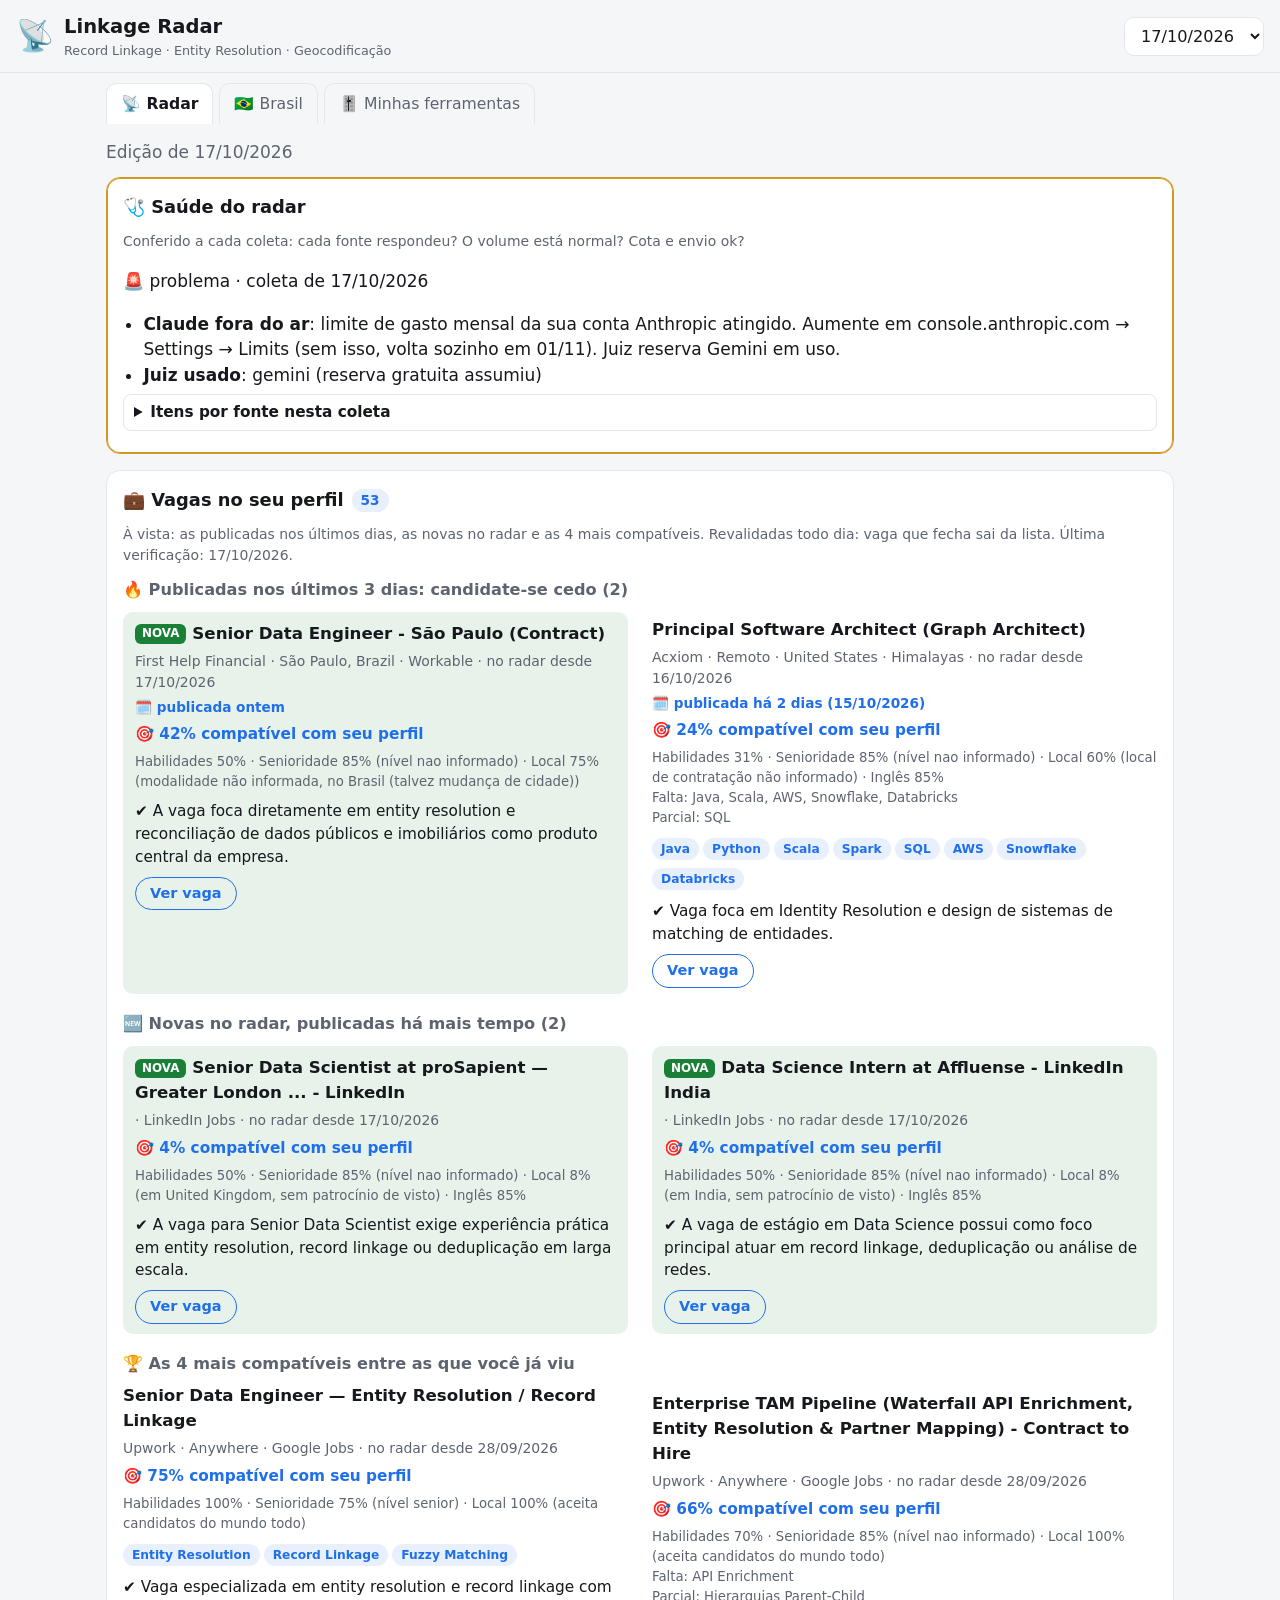
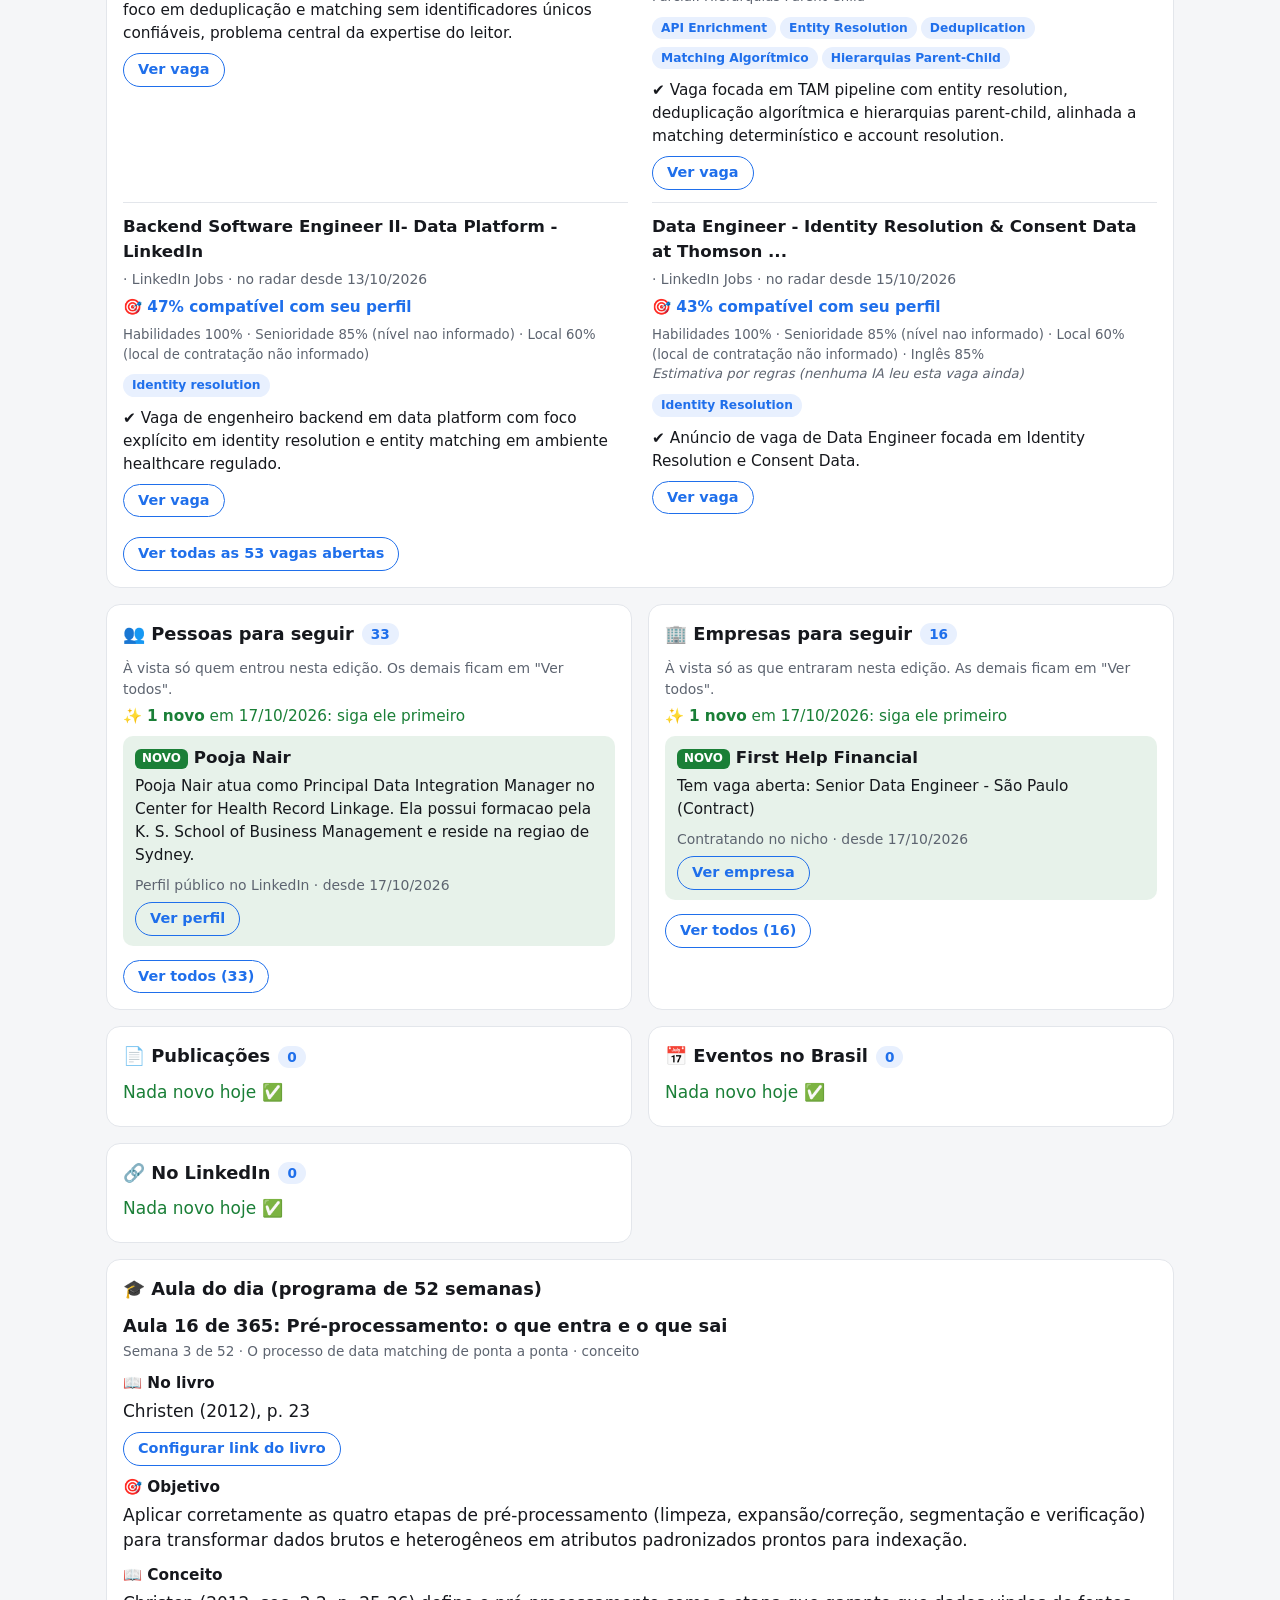
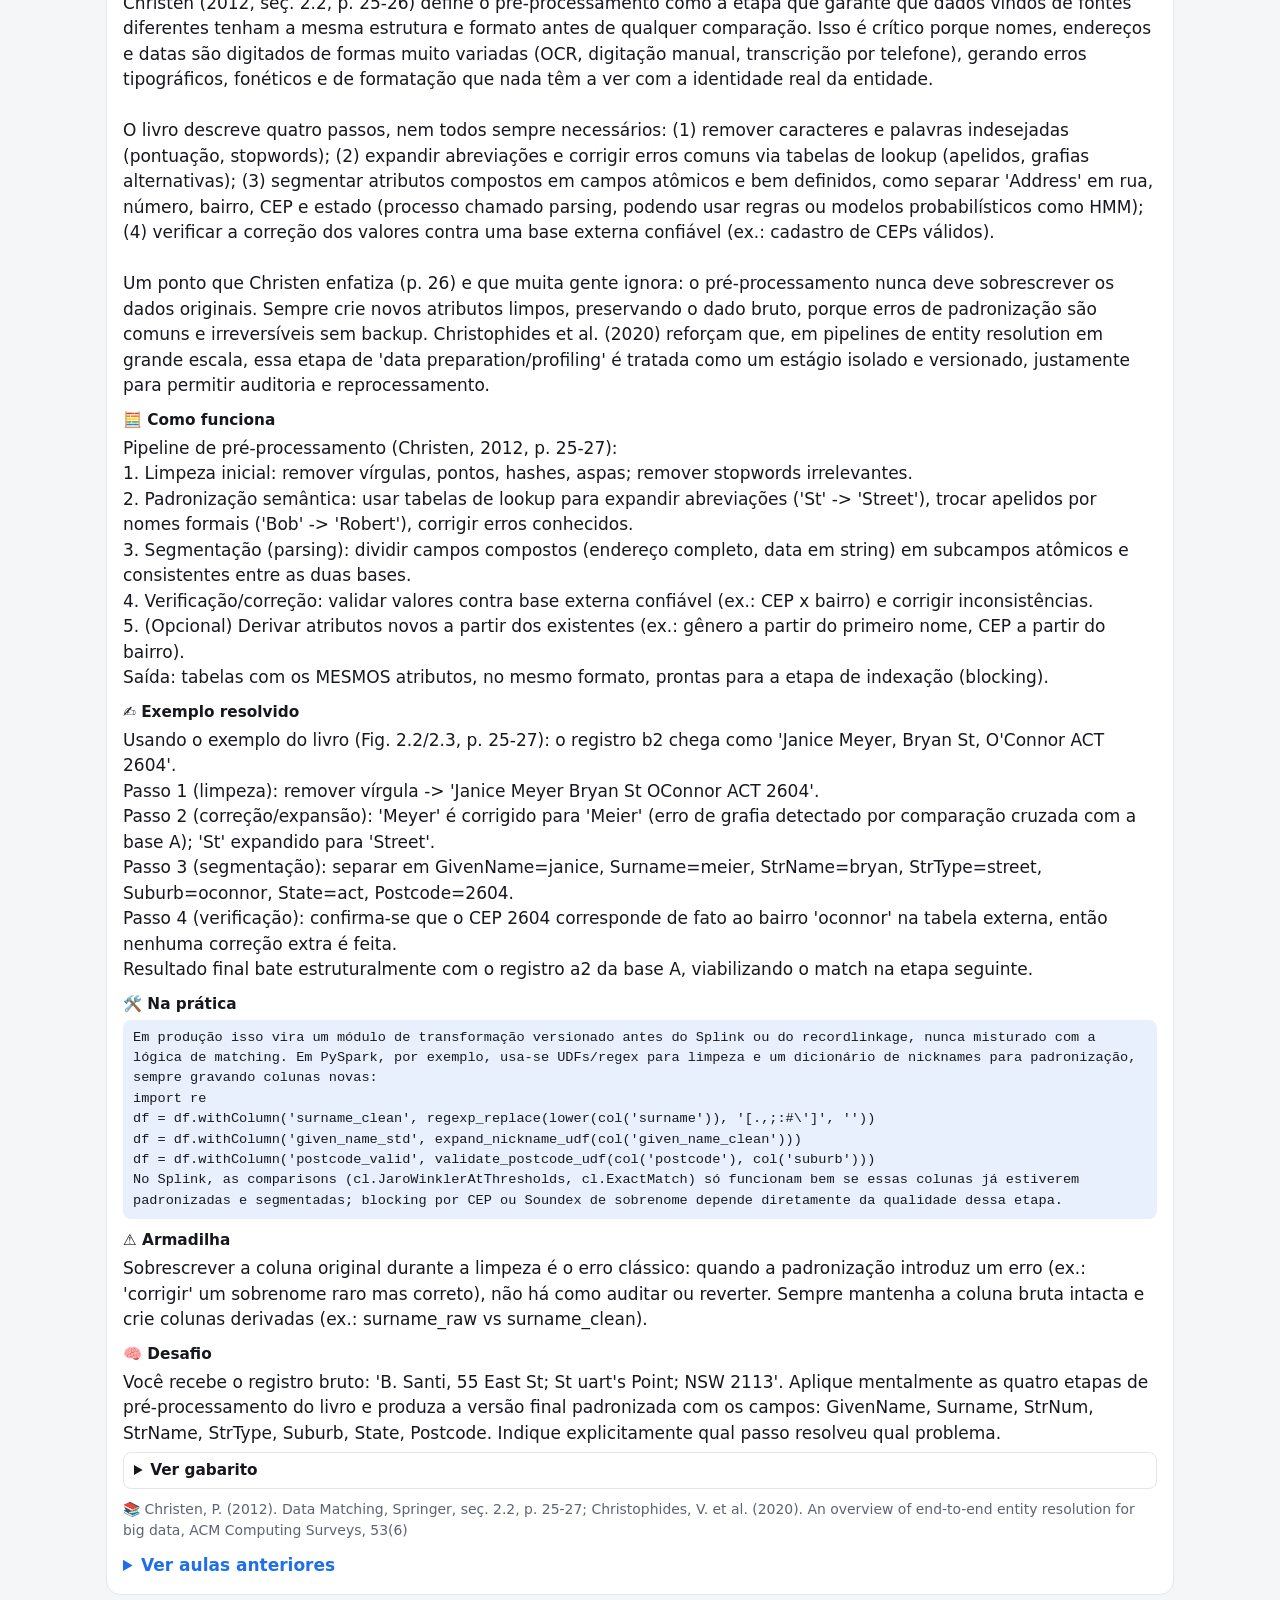
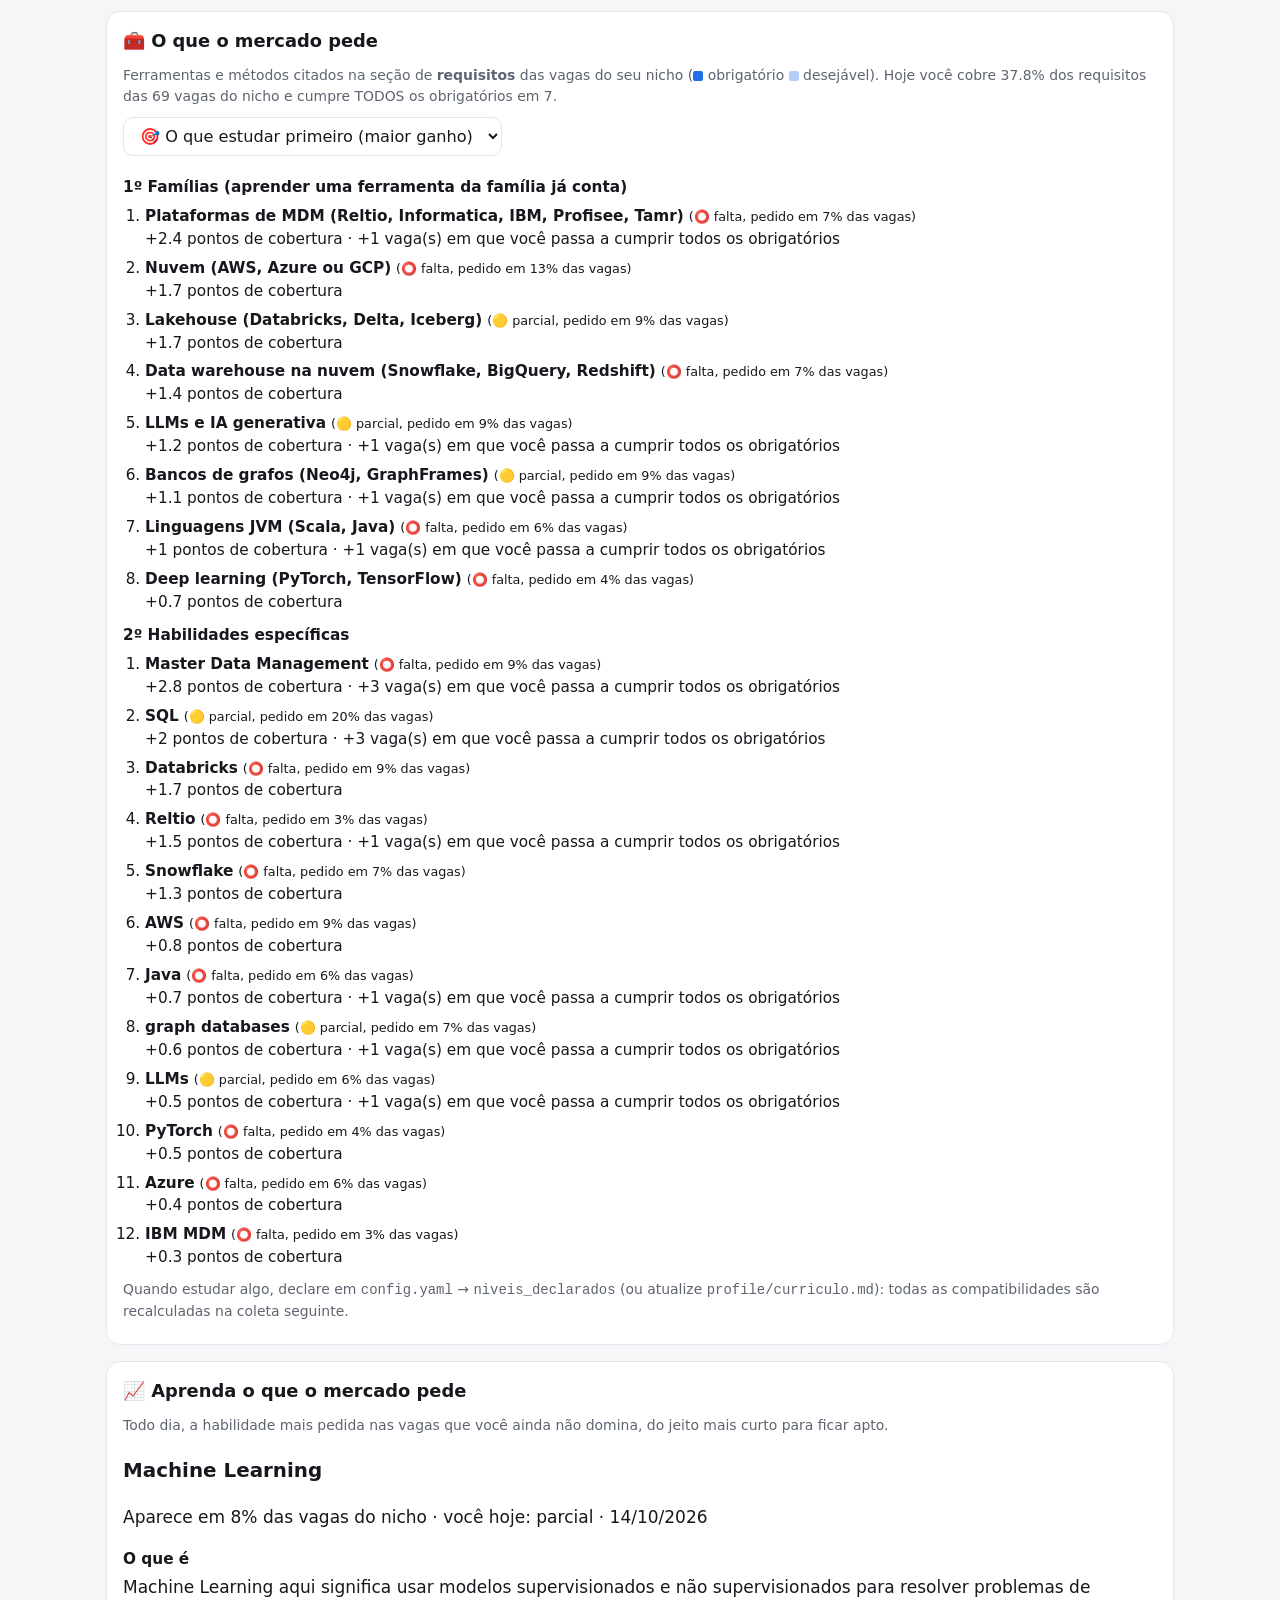
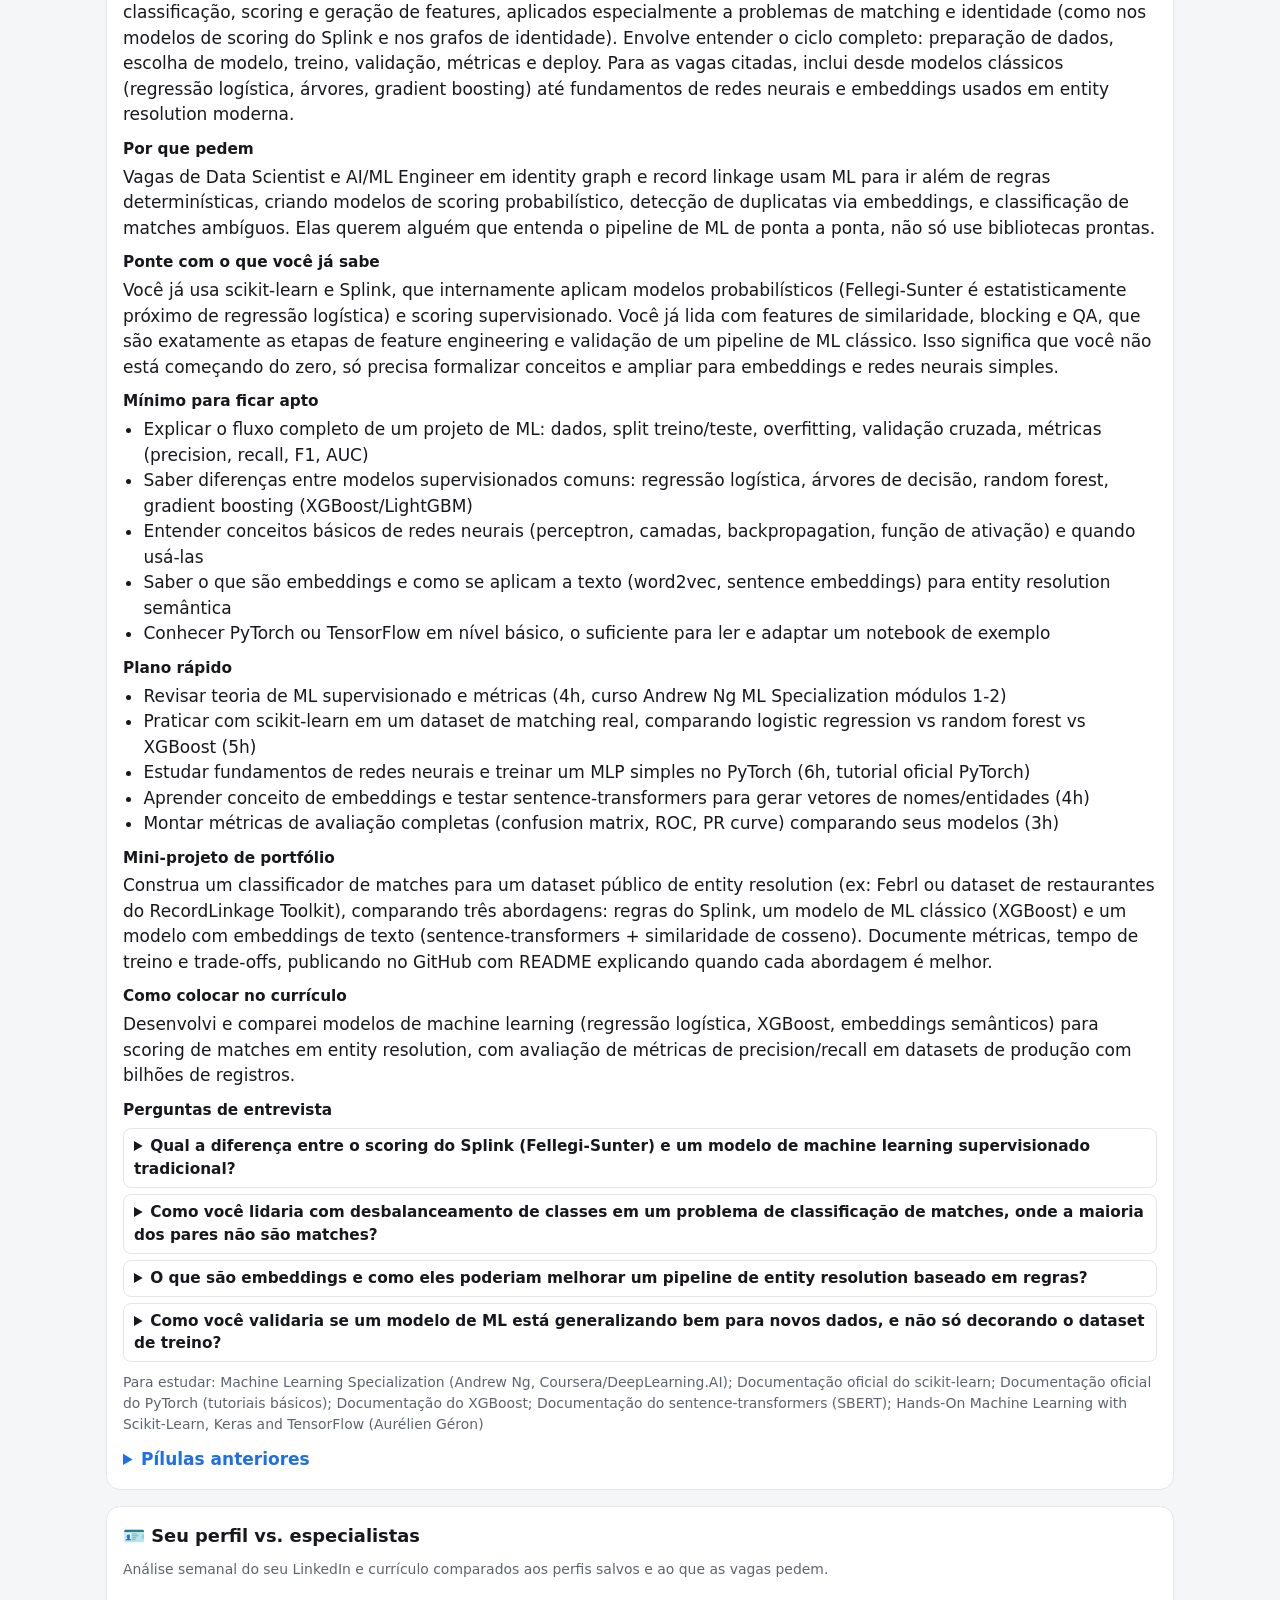
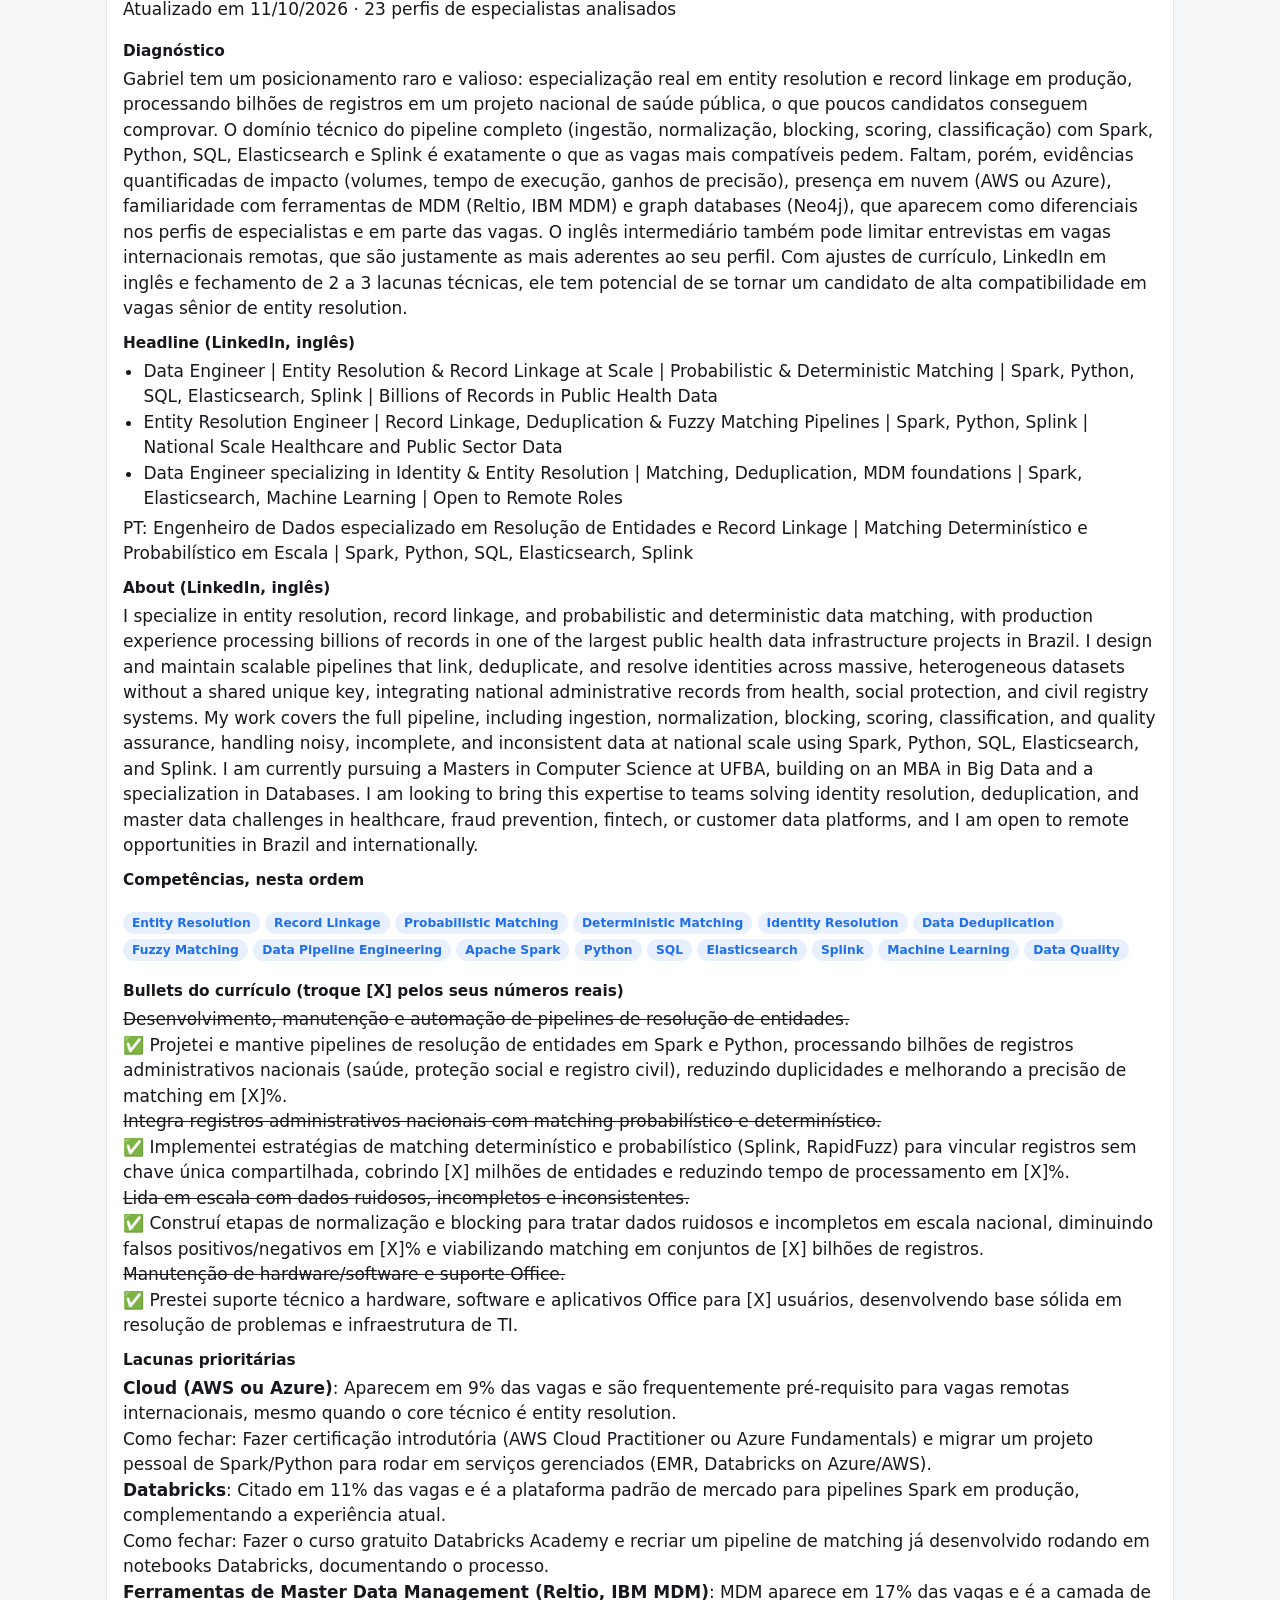
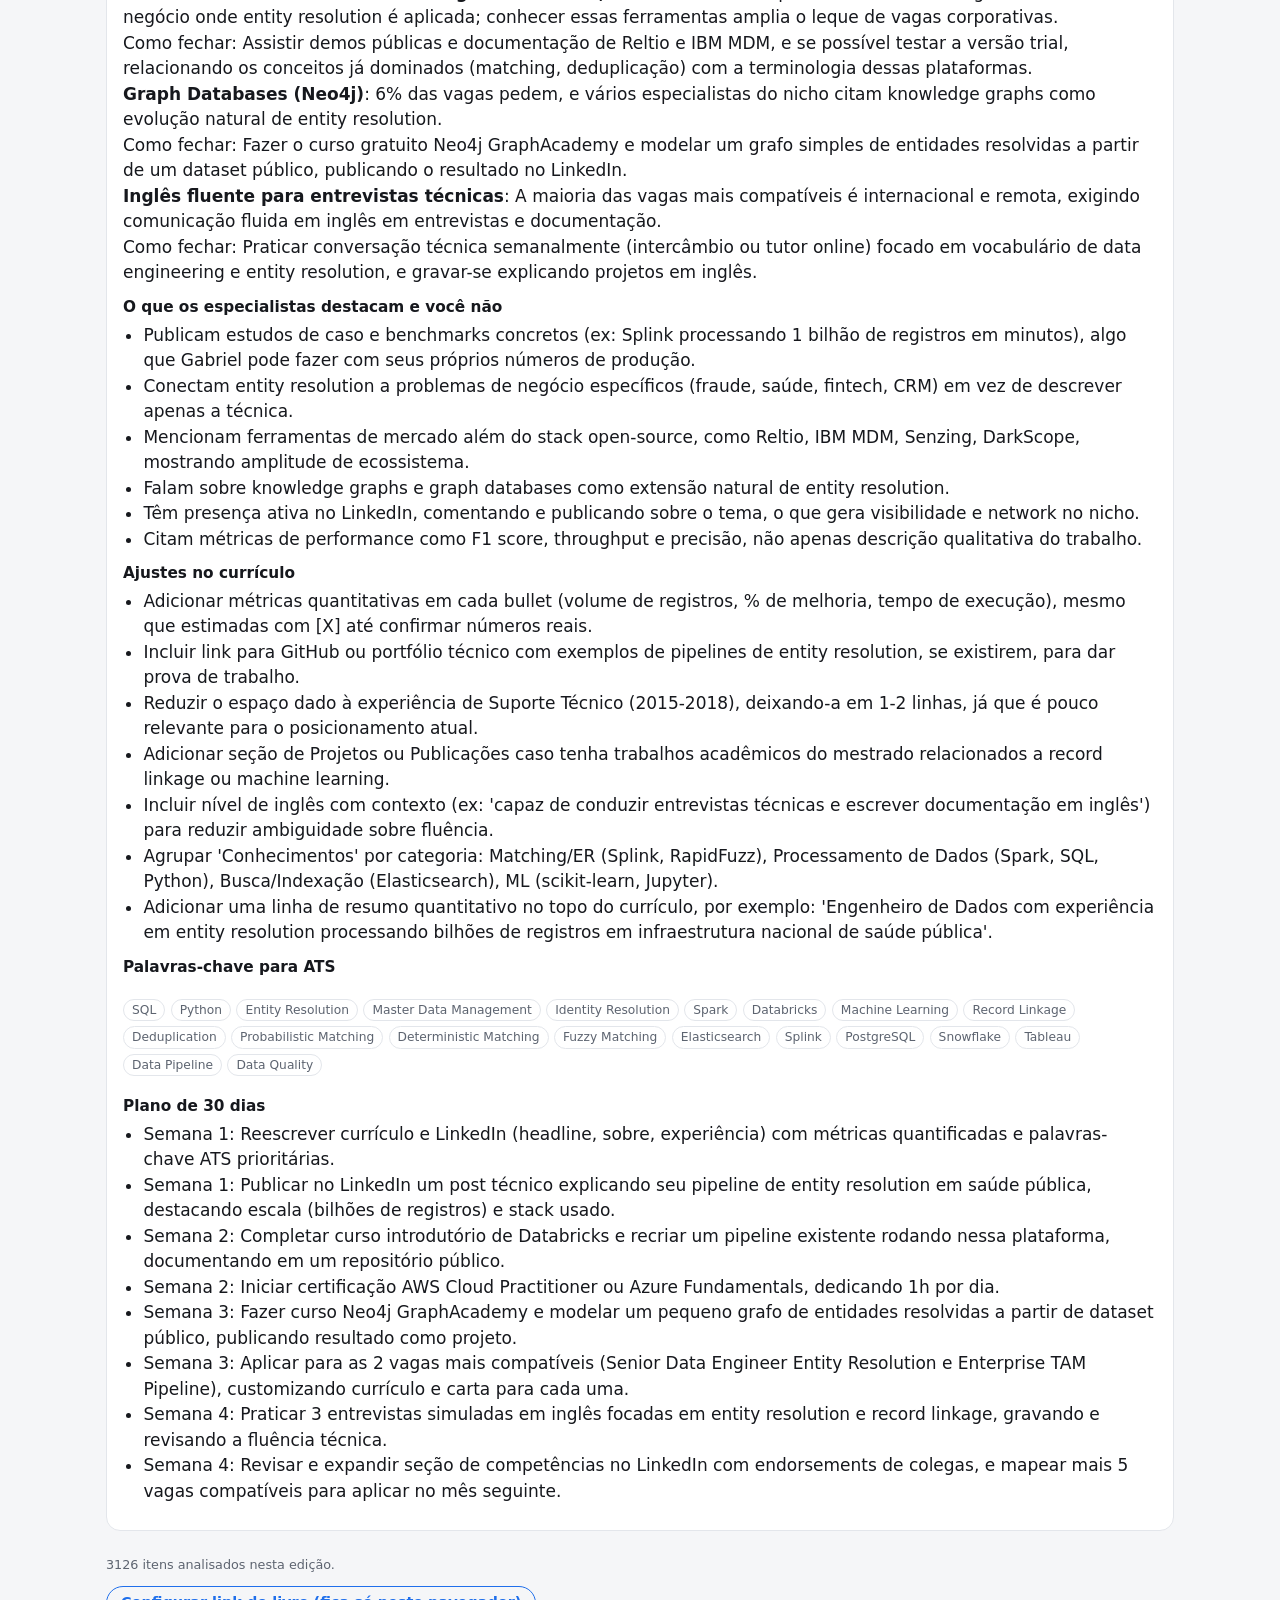
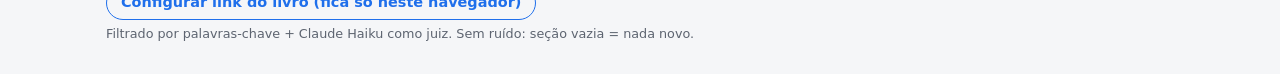
==== commit c7e5755f: "Aba Brasil: integração de dados como 2ª família, posts de vaga do LinkedIn e +42 empresas na InHire " ====
--- a/site/index.html
+++ b/site/index.html
@@ -91,7 +91,7 @@
     </div>
 
     <div class="panel" id="tab-brasil" role="tabpanel" hidden>
-    <p class="intro">Vagas <b>no Brasil</b> com entity resolution e todas as variações: resolução de identidade, record linkage, data matching, matching determinístico/probabilístico, deduplicação, golden record, MDM com matching. O filtro lê a <b>descrição inteira</b> (título genérico como "Cientista de Dados" não escapa).</p>
+    <p class="intro">Vagas <b>no Brasil</b> com entity resolution e todas as variações: resolução de identidade, record linkage, data matching, matching determinístico/probabilístico, deduplicação, golden record, MDM com matching (🔗), e também <b>integração de dados</b>: migração, importação, de-para, consolidação, cruzamento e limpeza de bases (🔄). O filtro lê a <b>descrição inteira</b> (título genérico como "Cientista de Dados" não escapa).</p>
     <div class="grid">
       <section class="card wide" id="b-vagas">
         <h2>🇧🇷 Vagas no Brasil <span class="count"></span></h2>
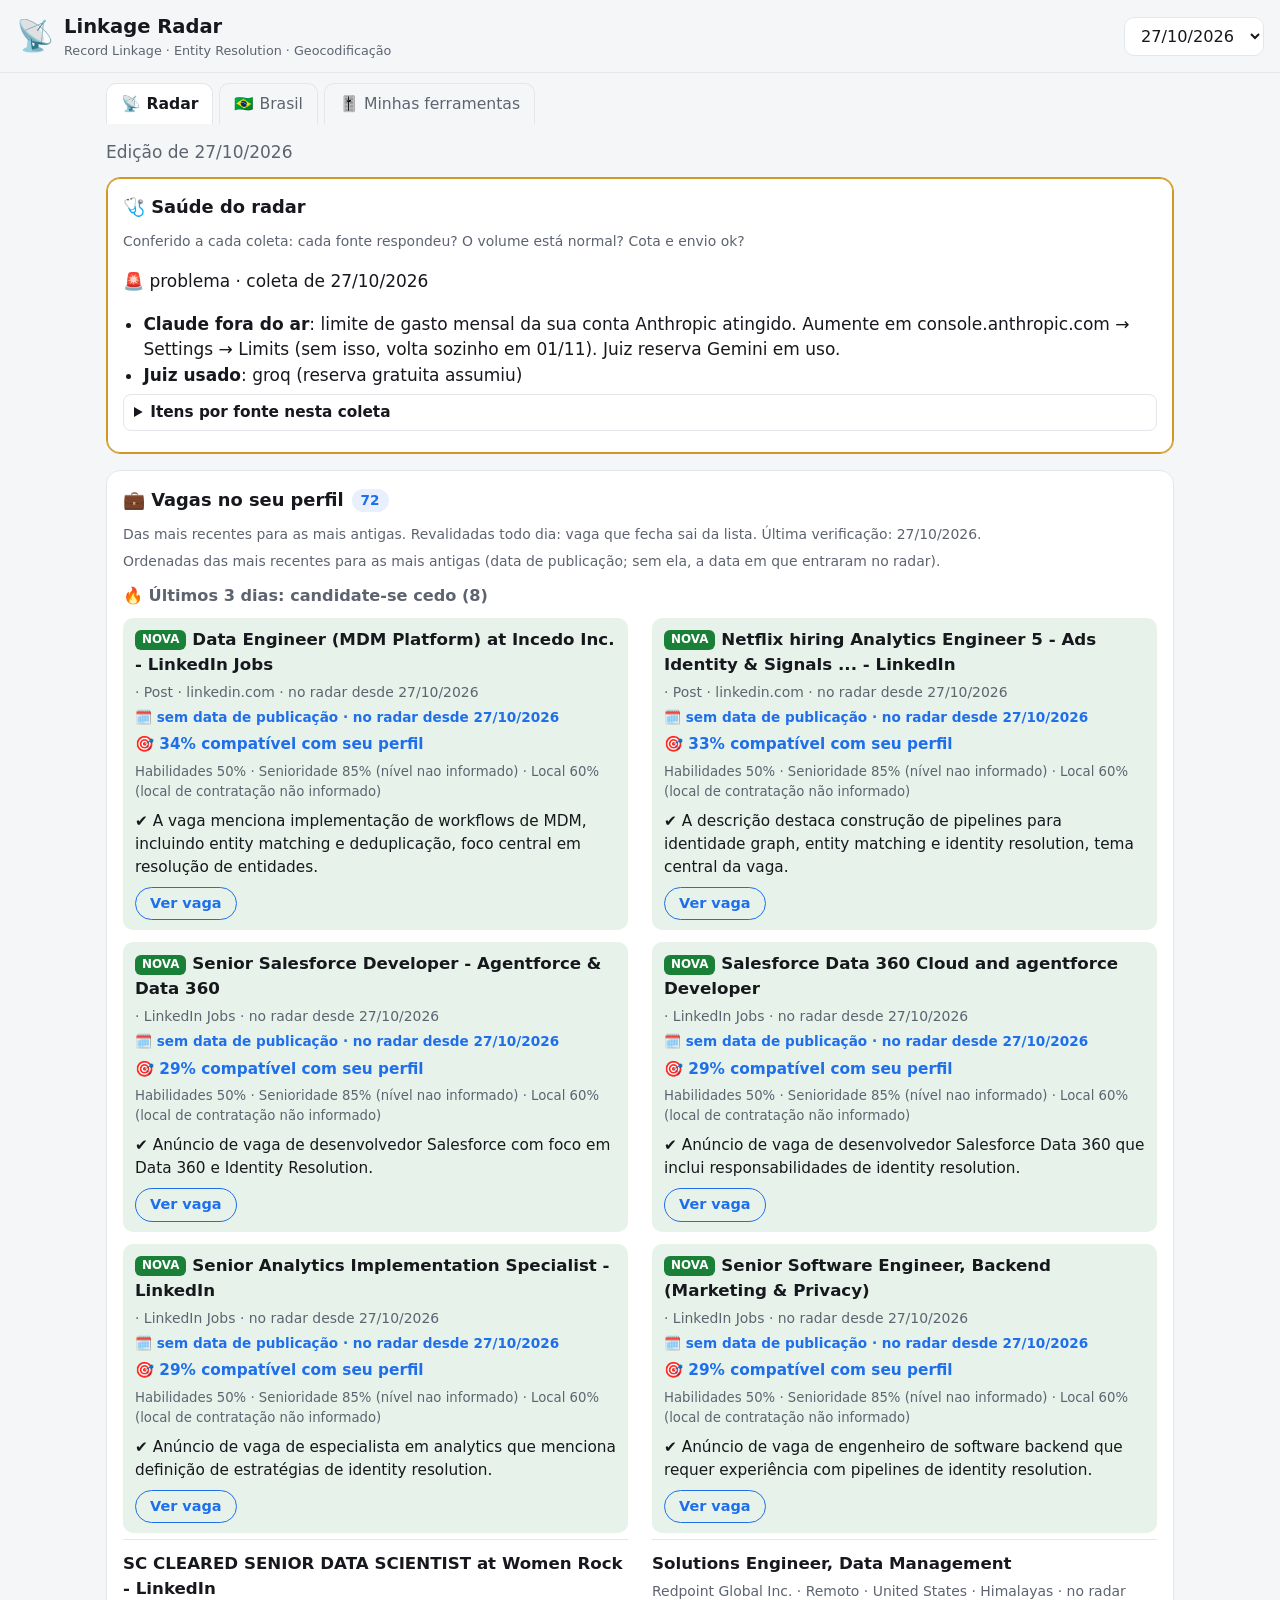
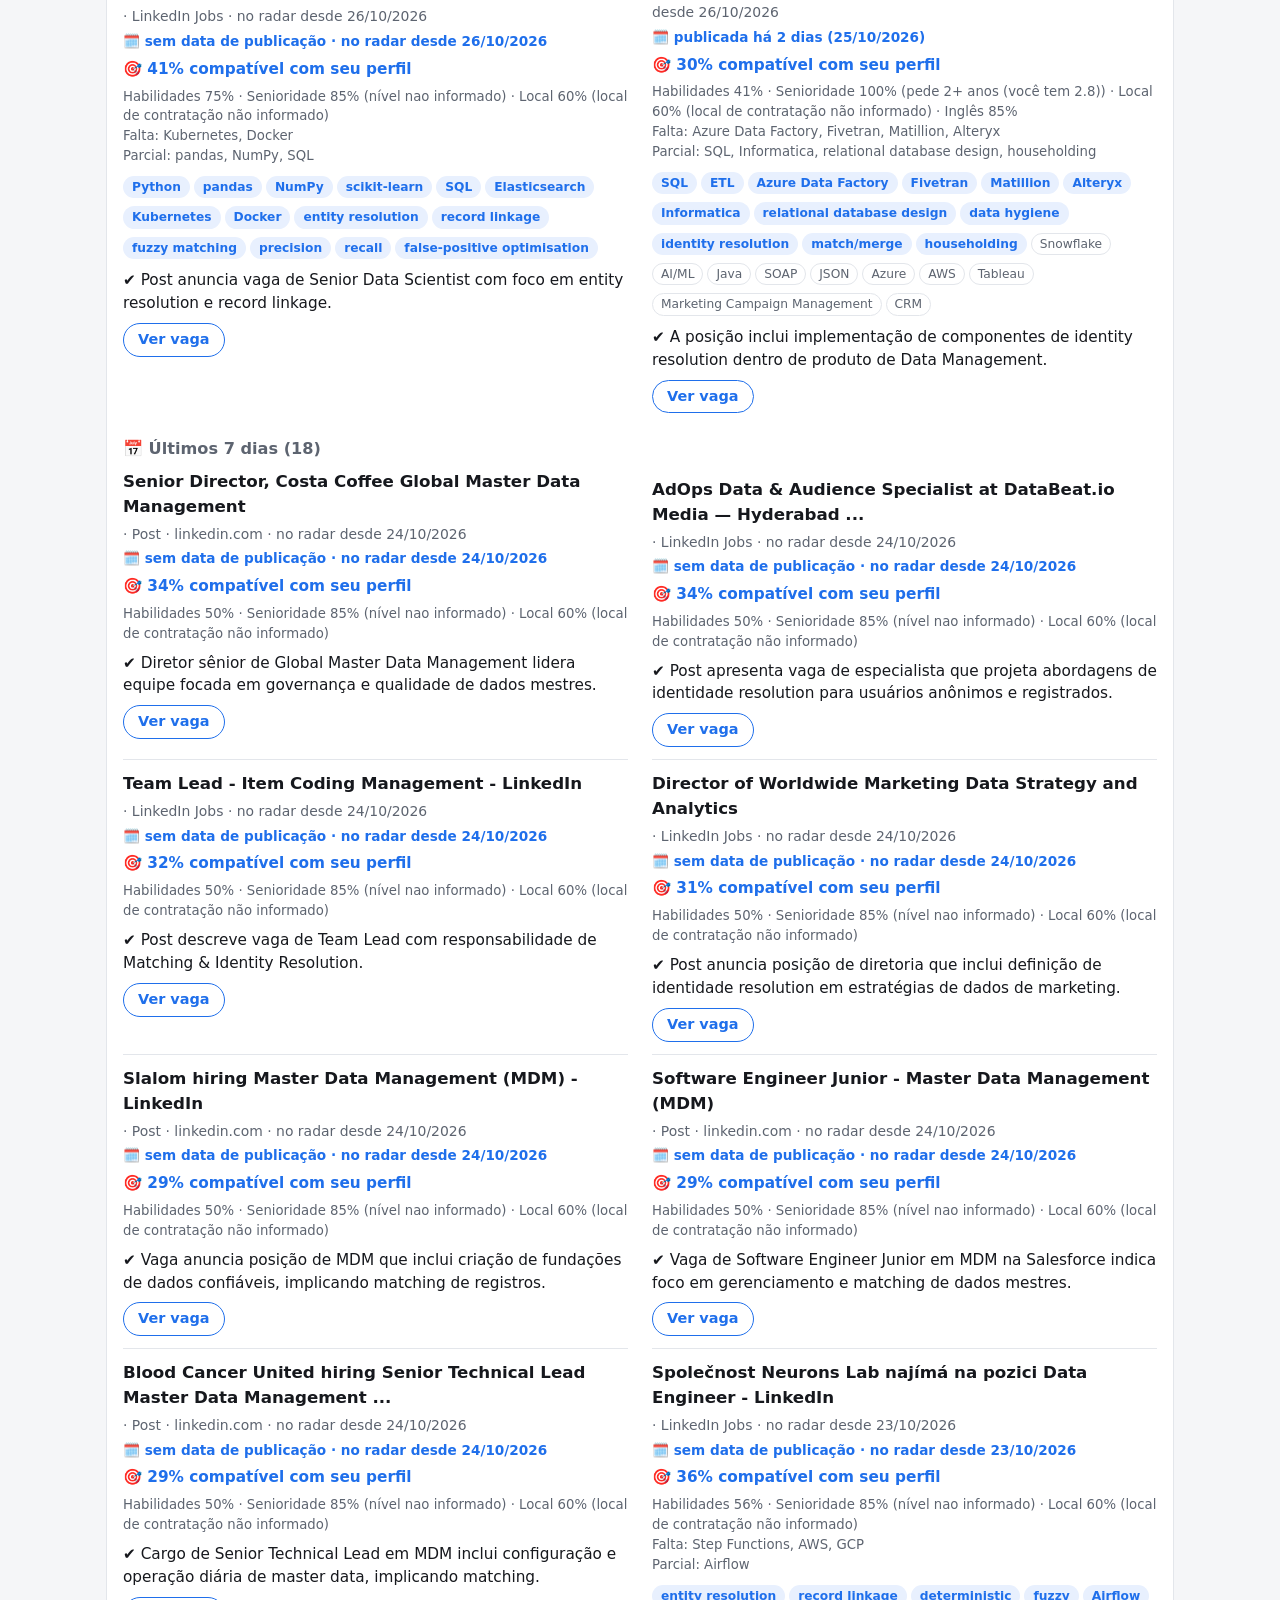
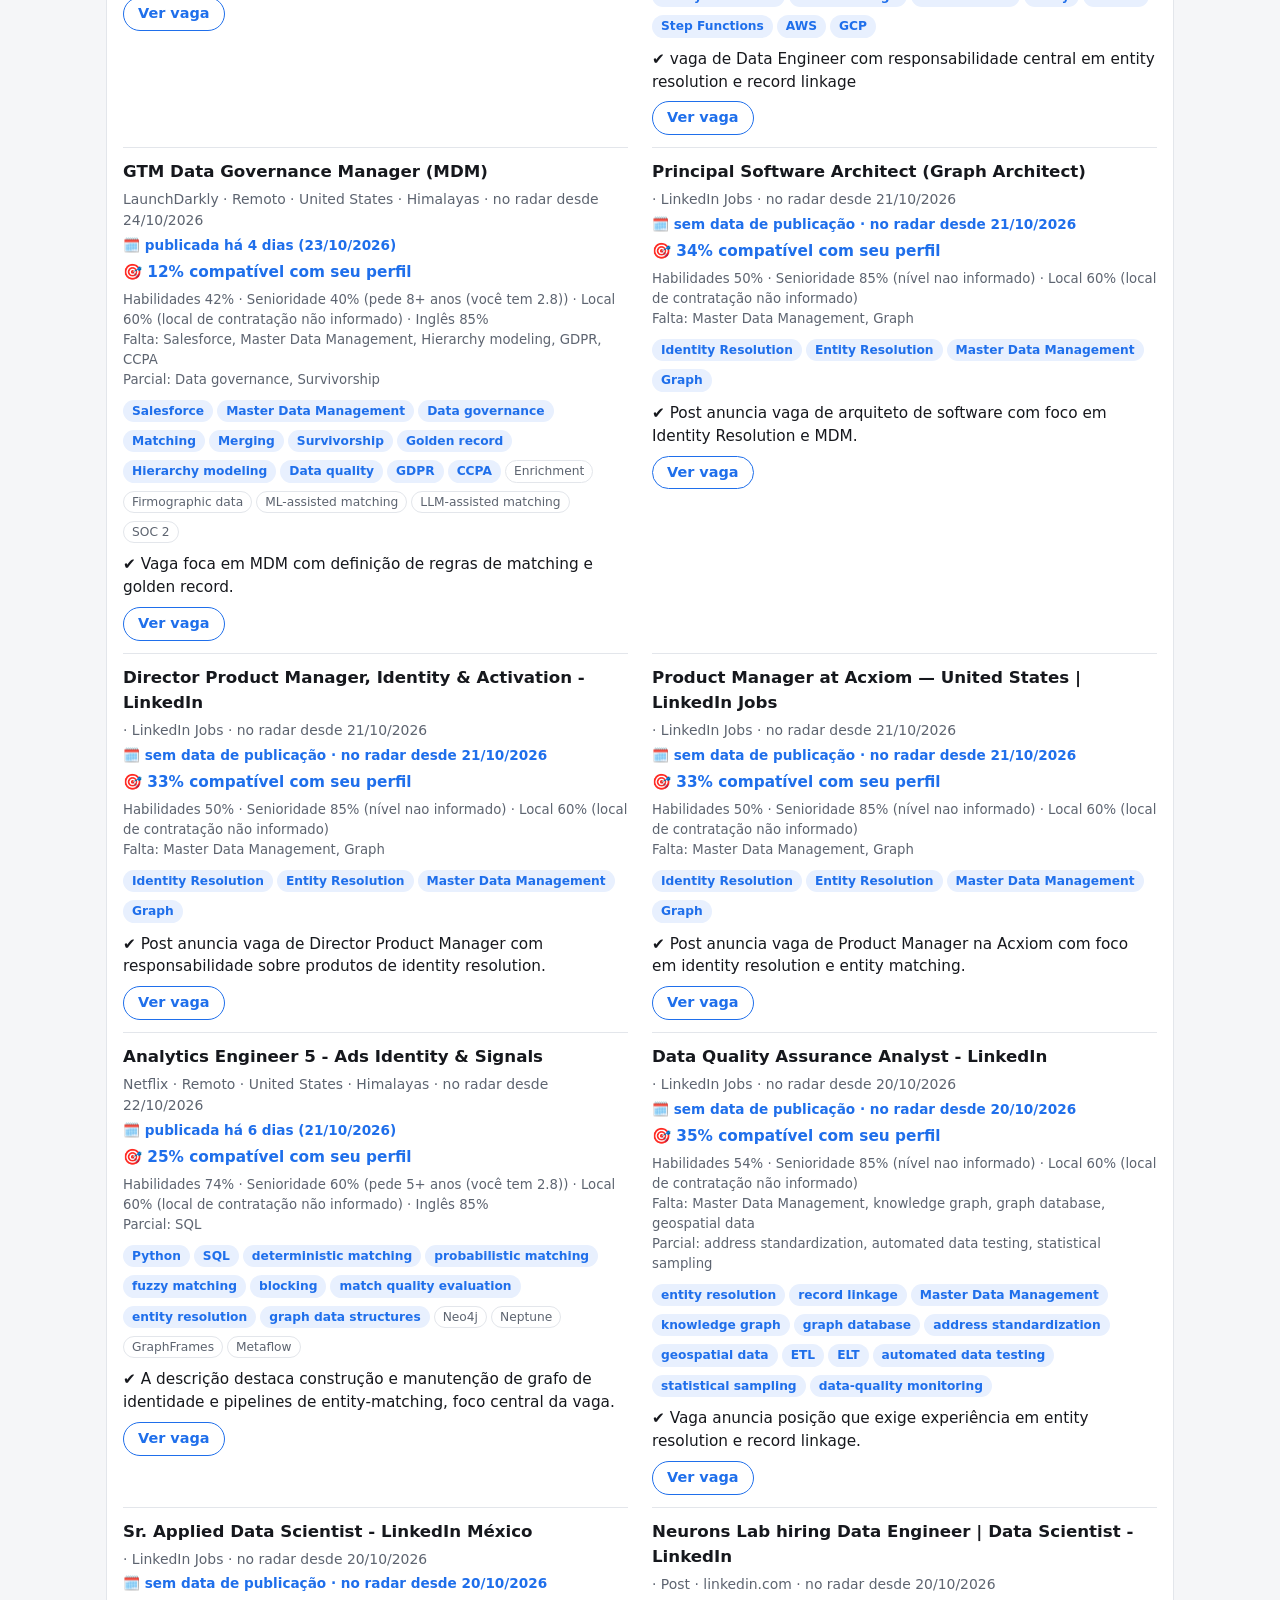
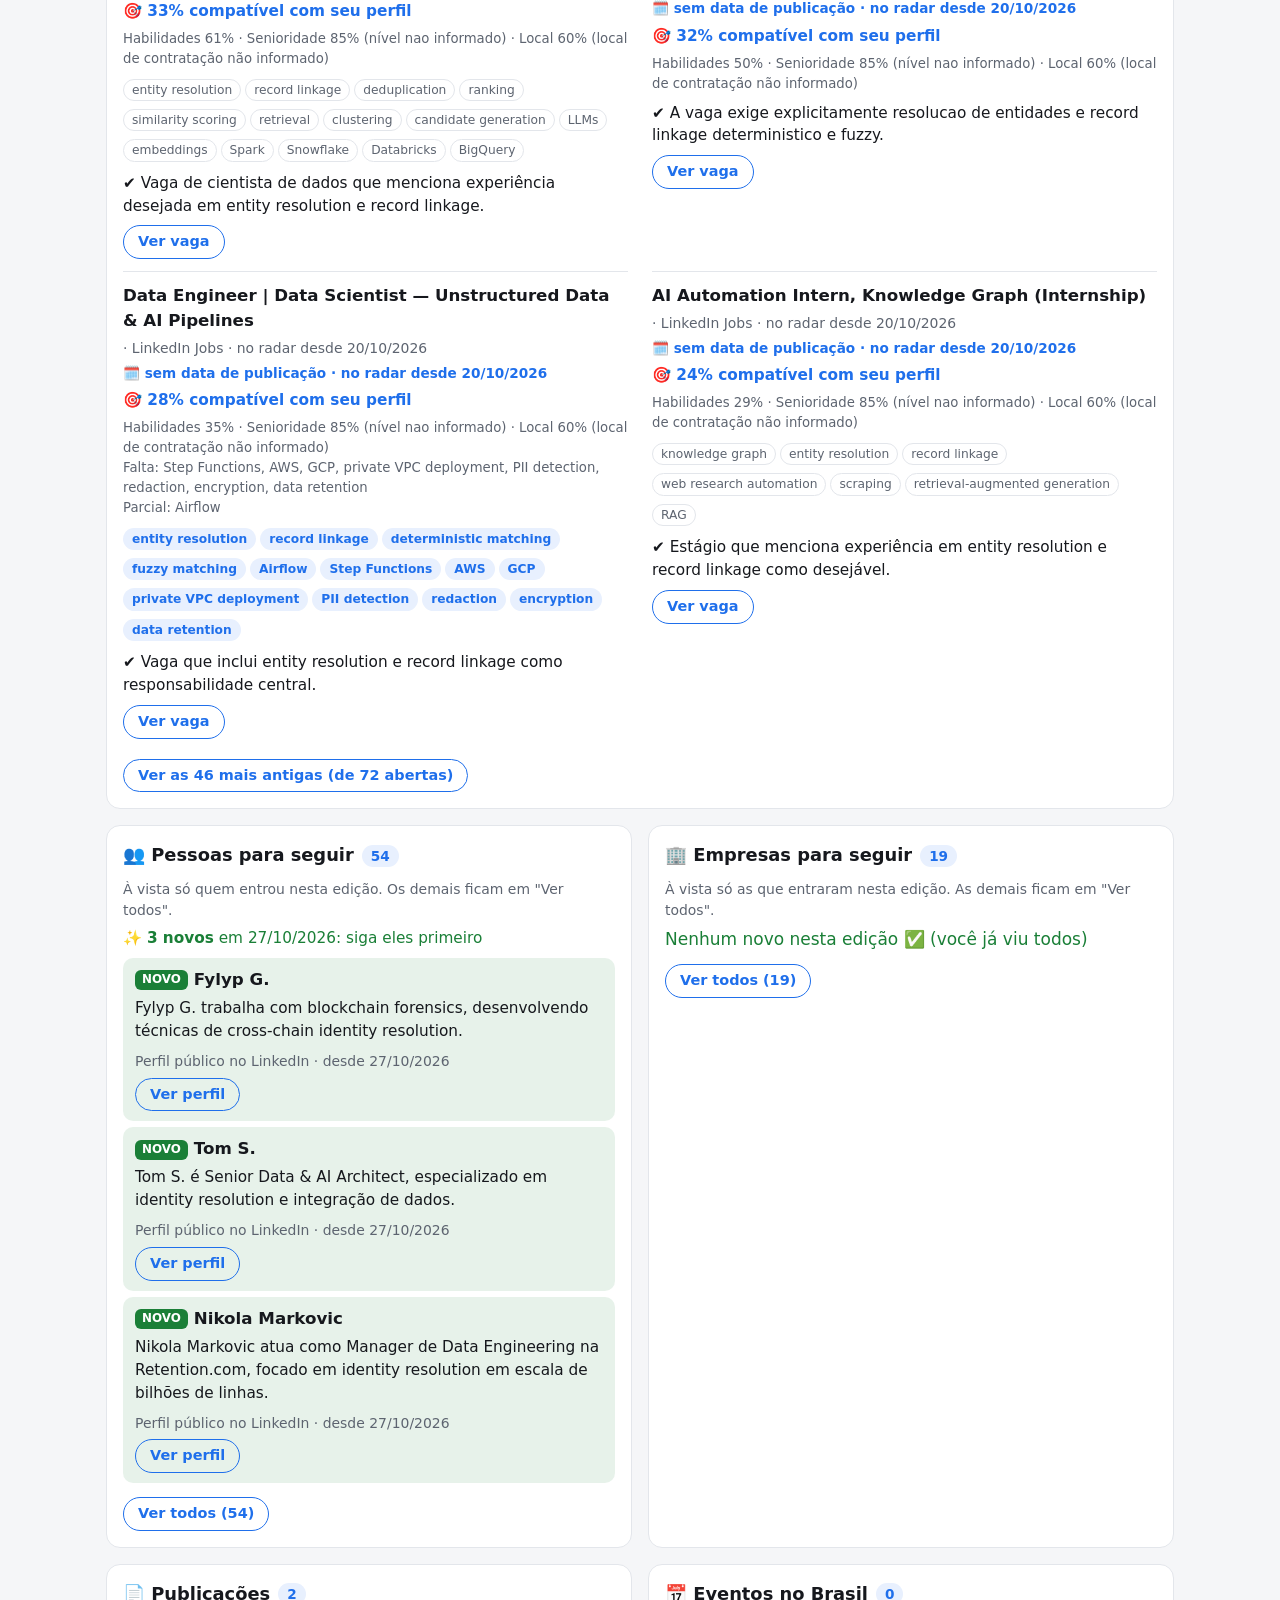
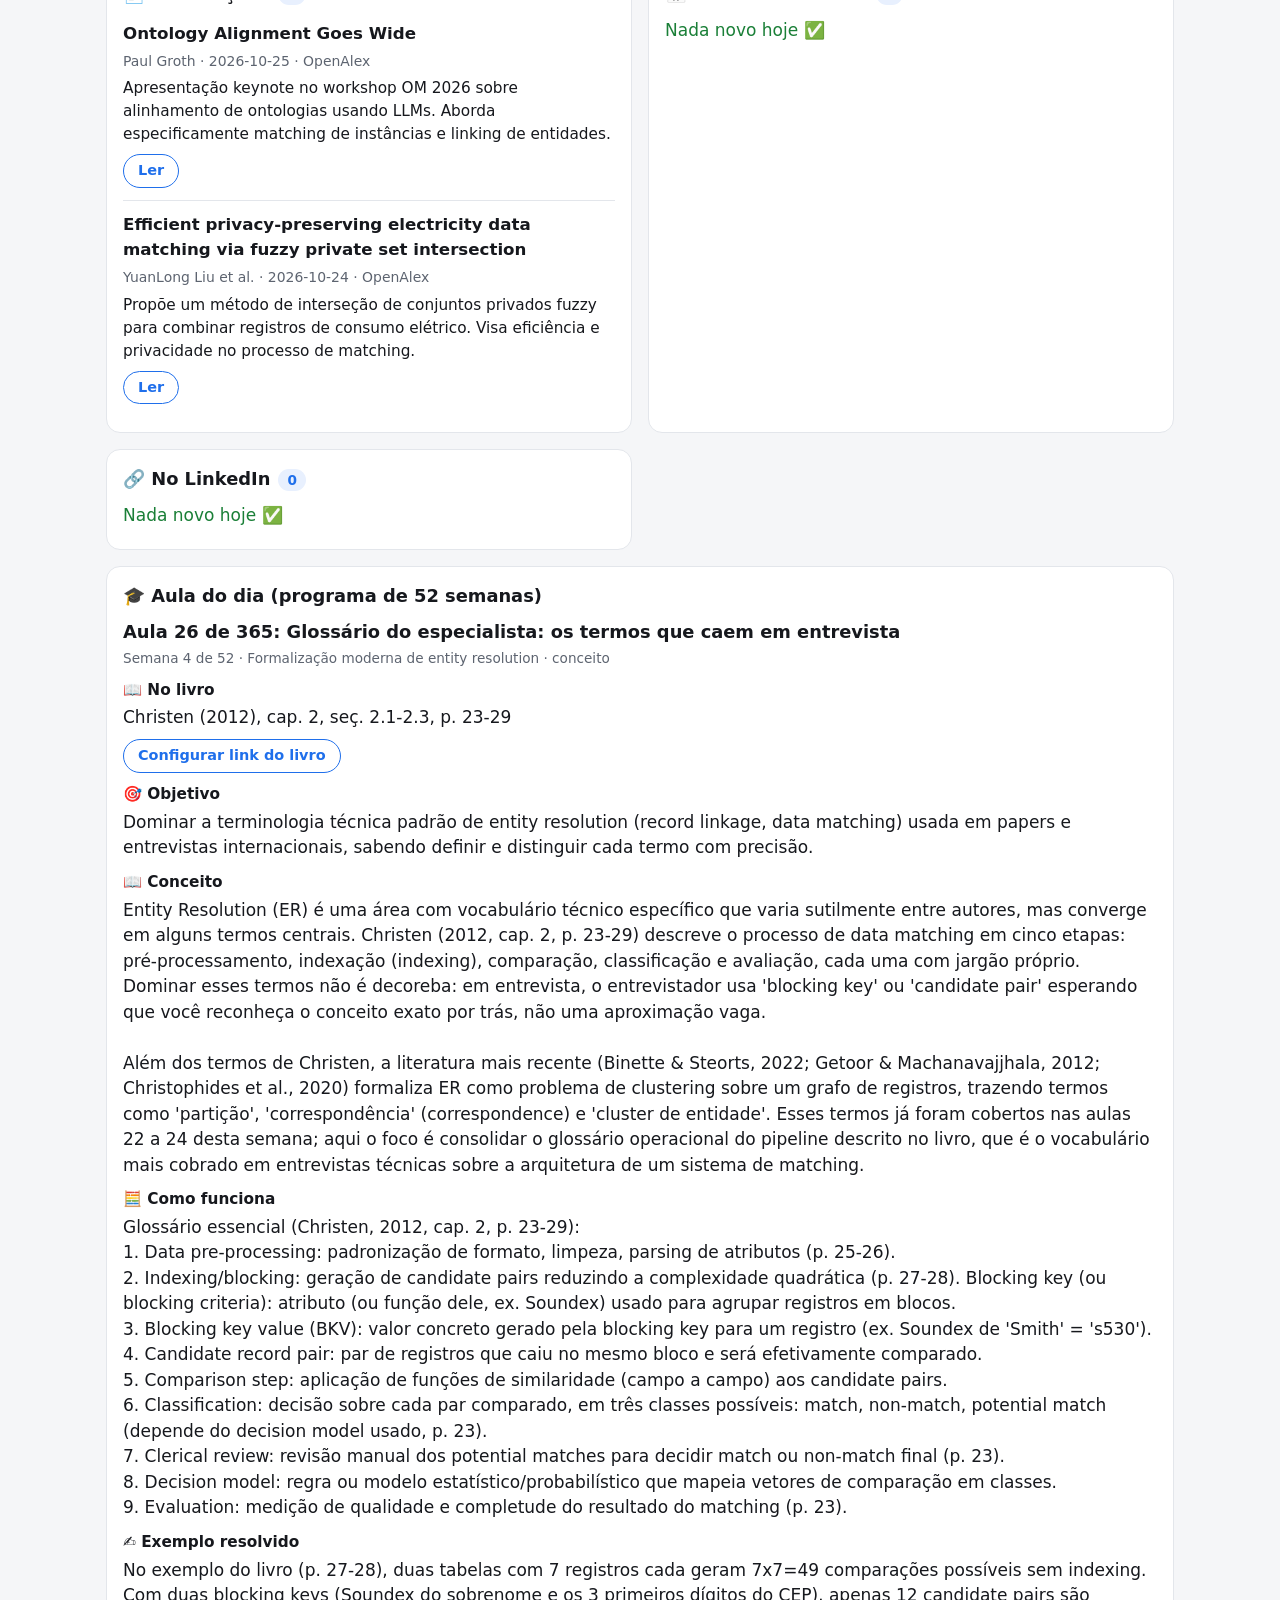
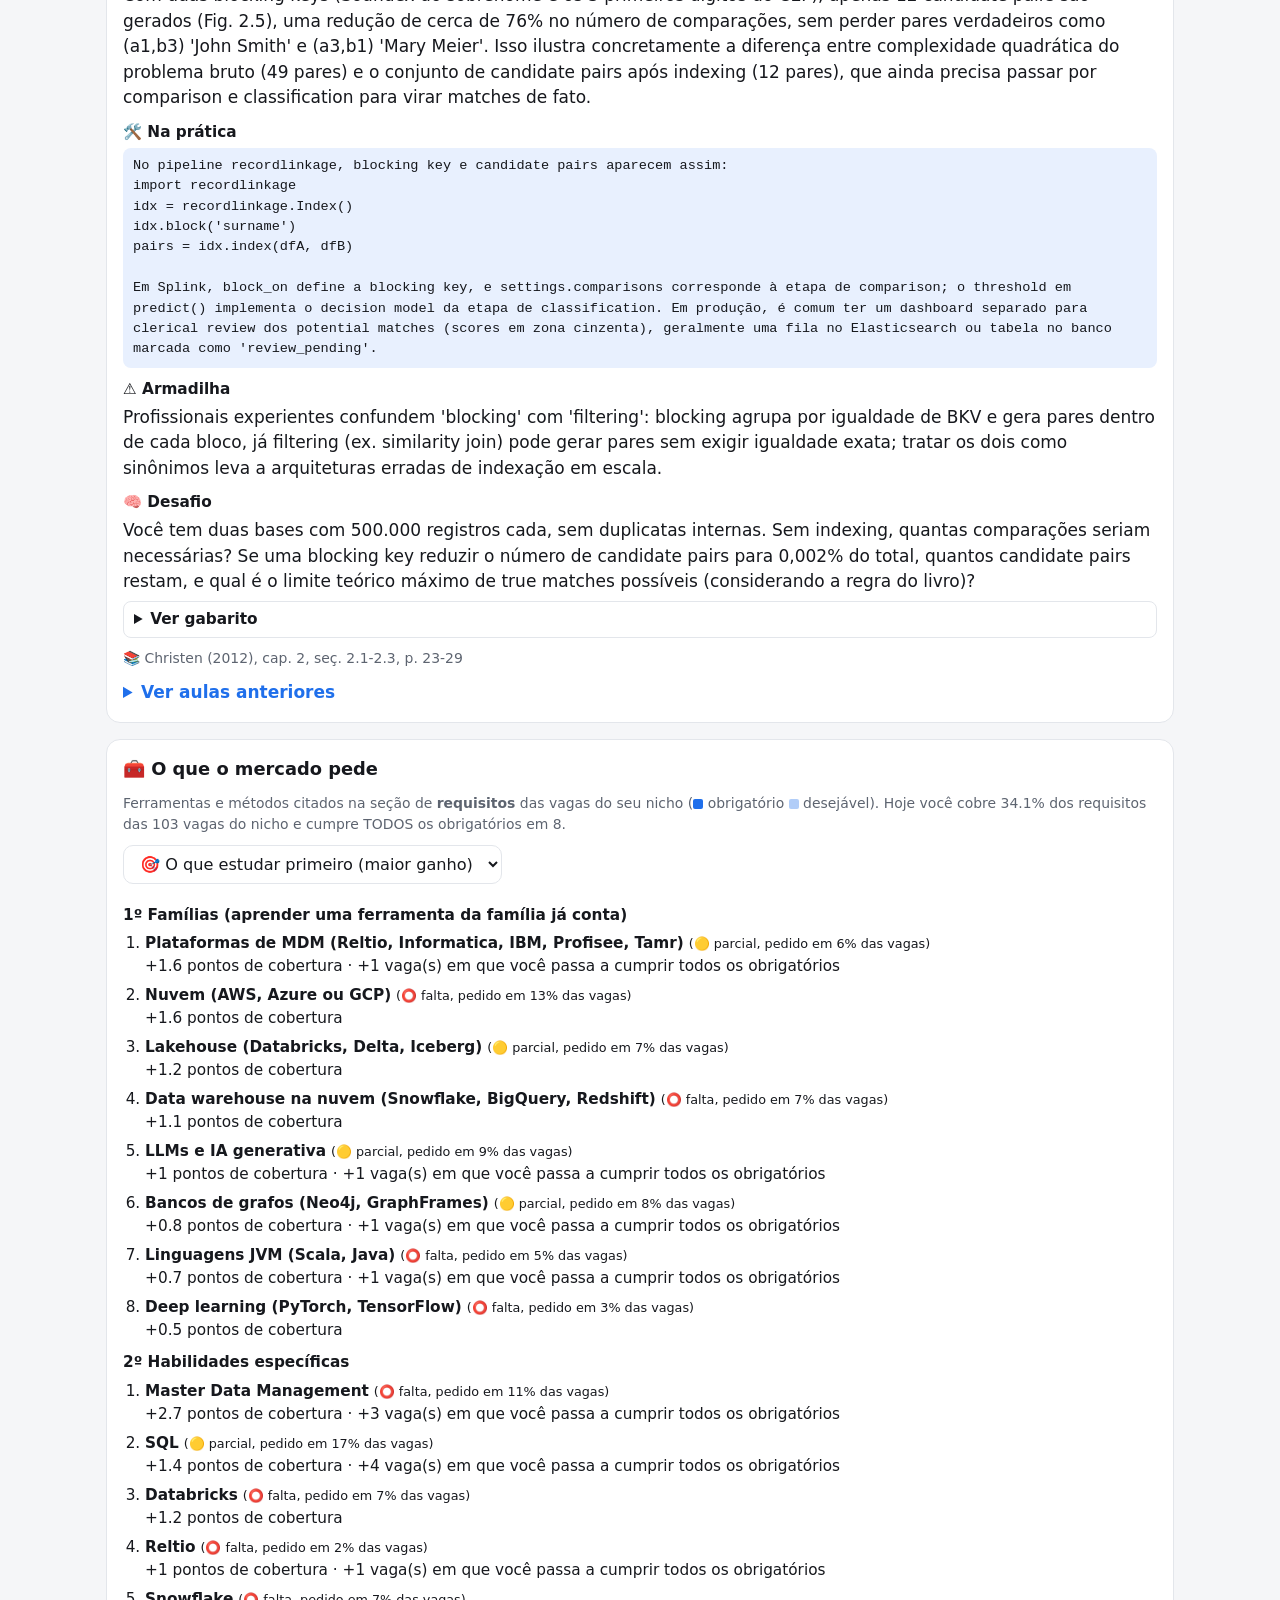
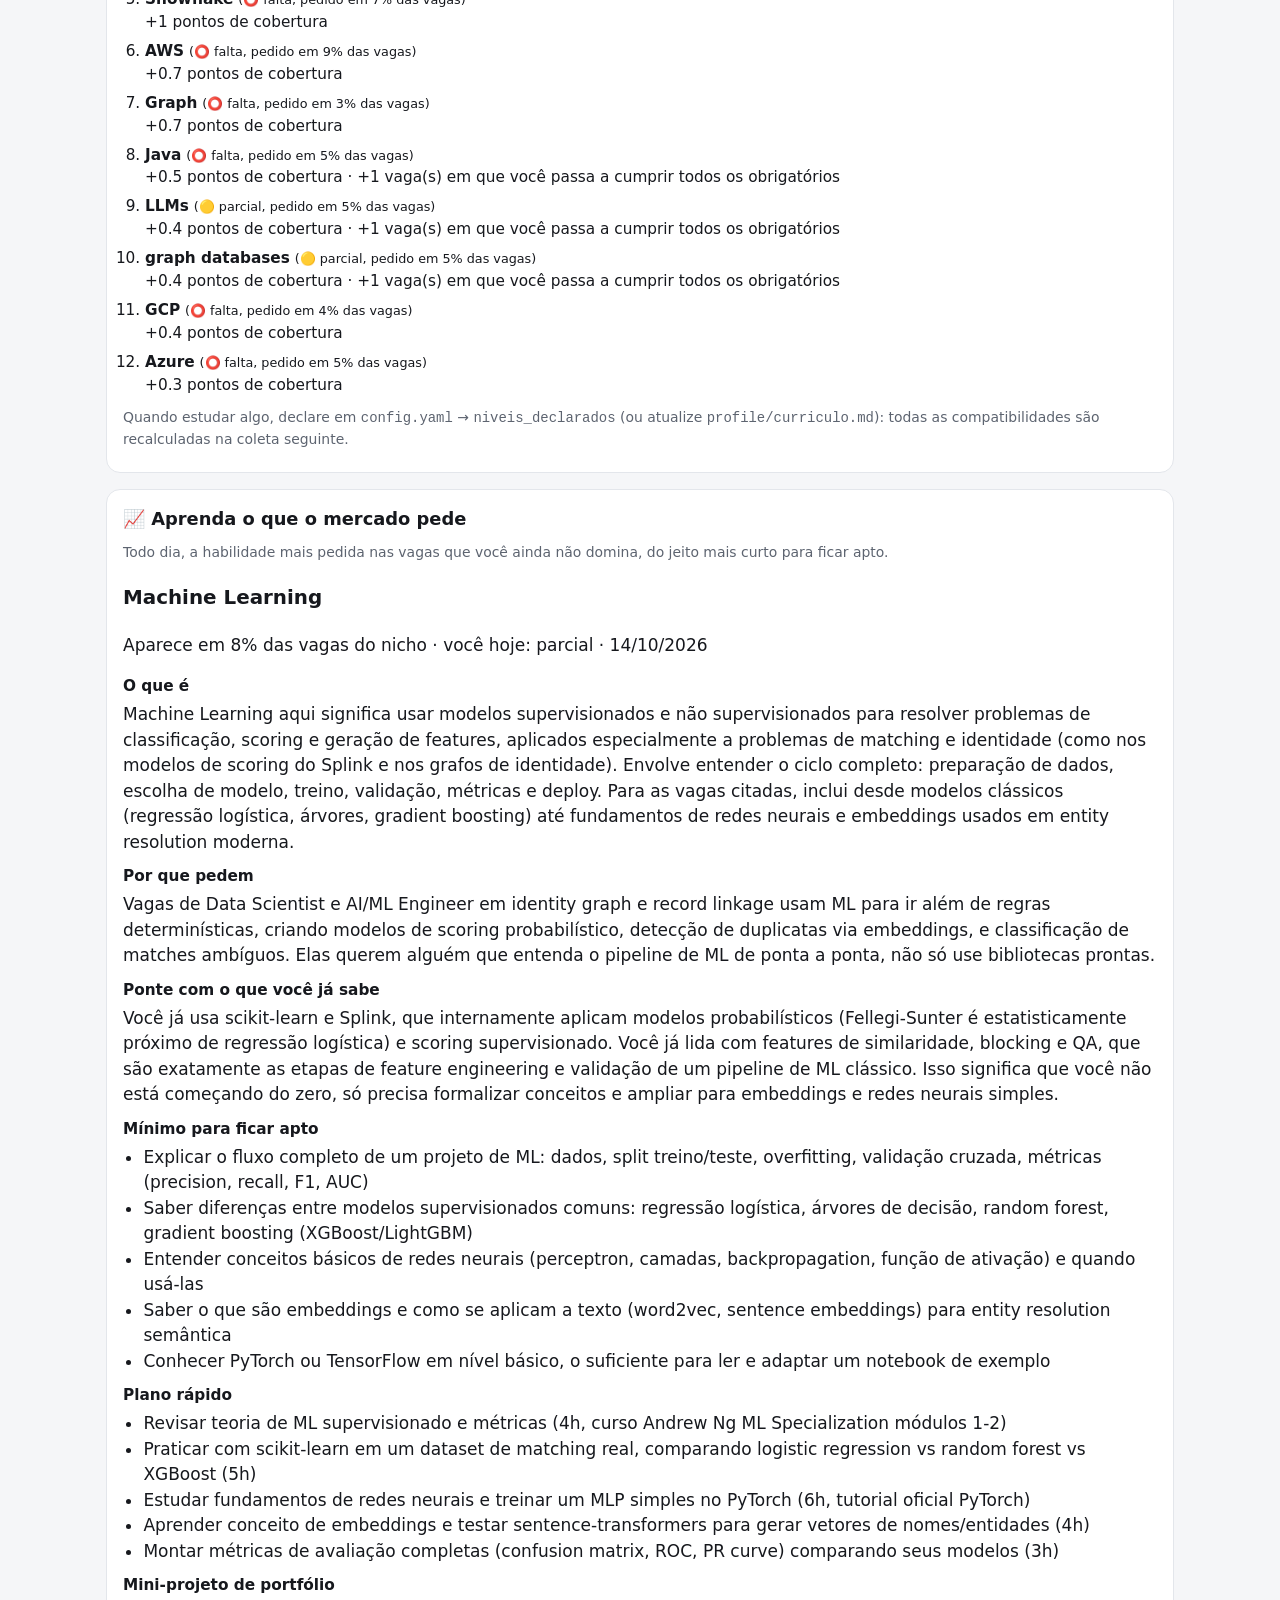
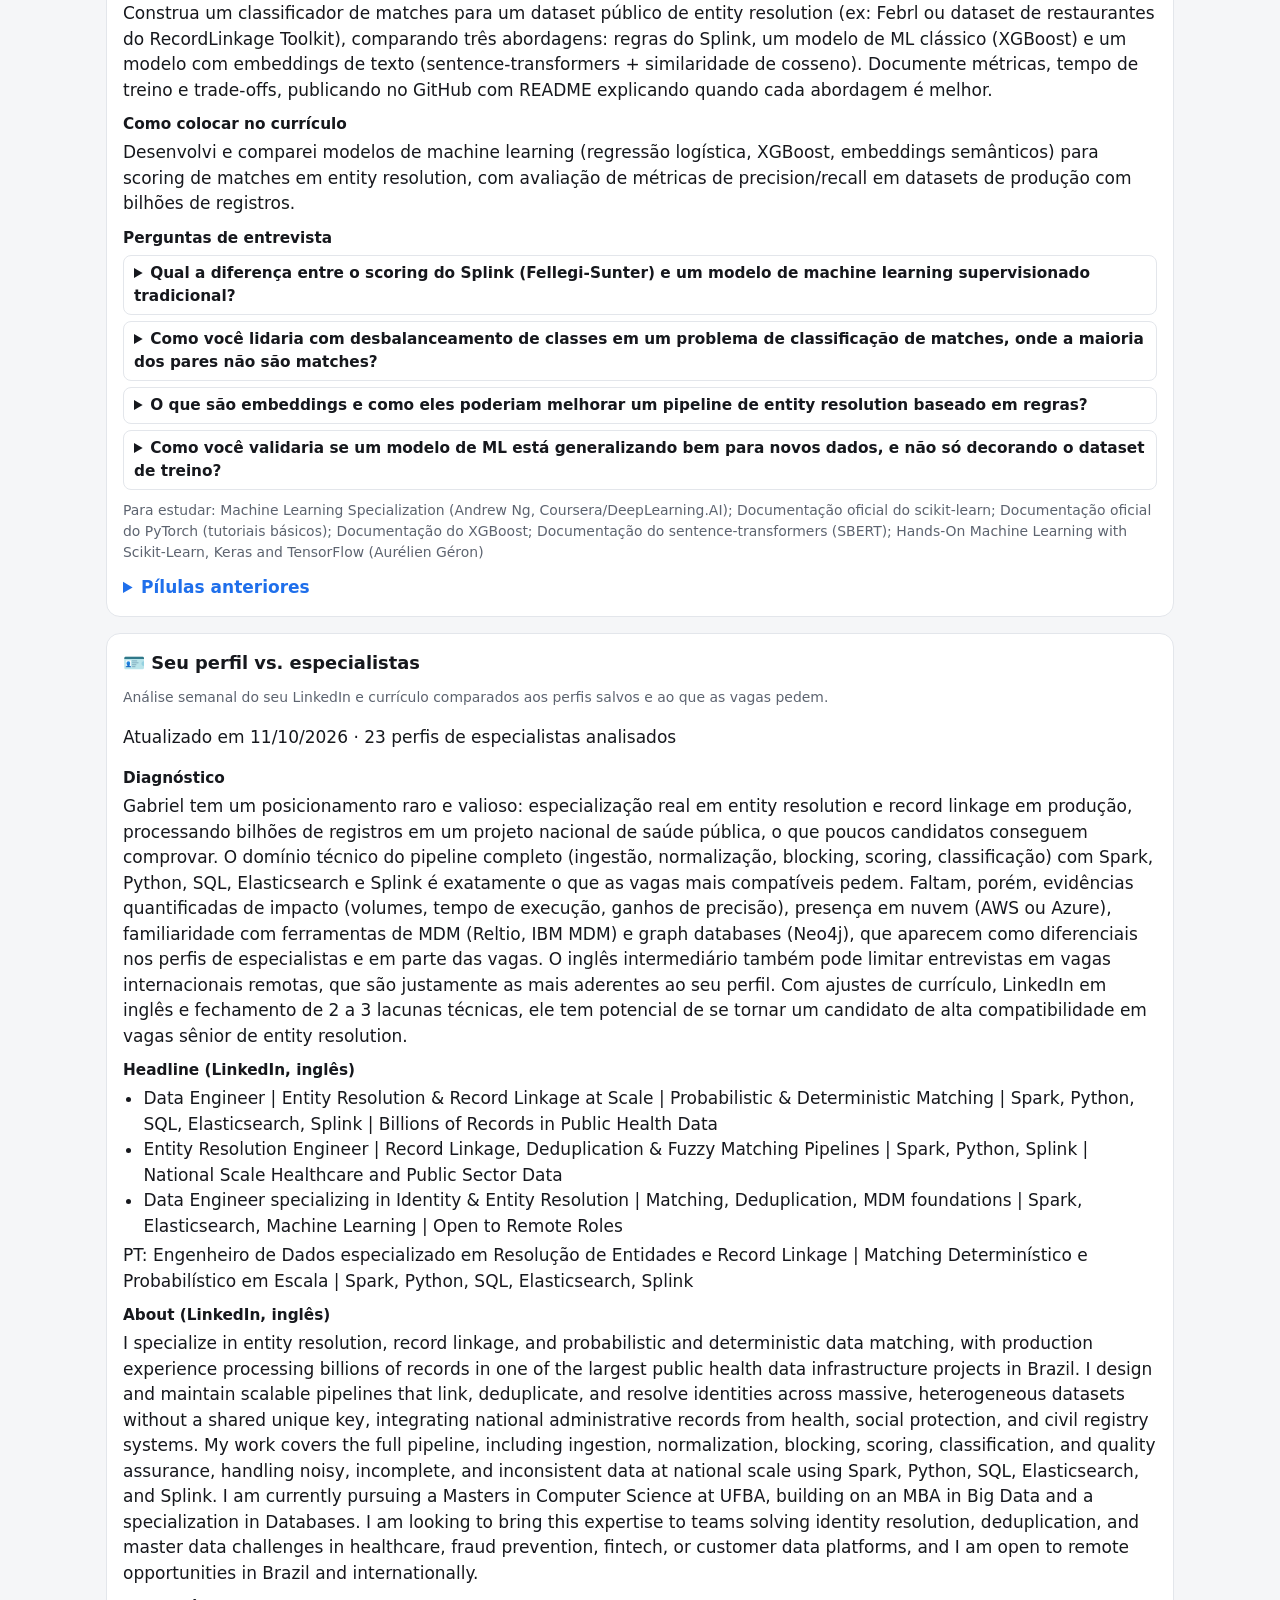
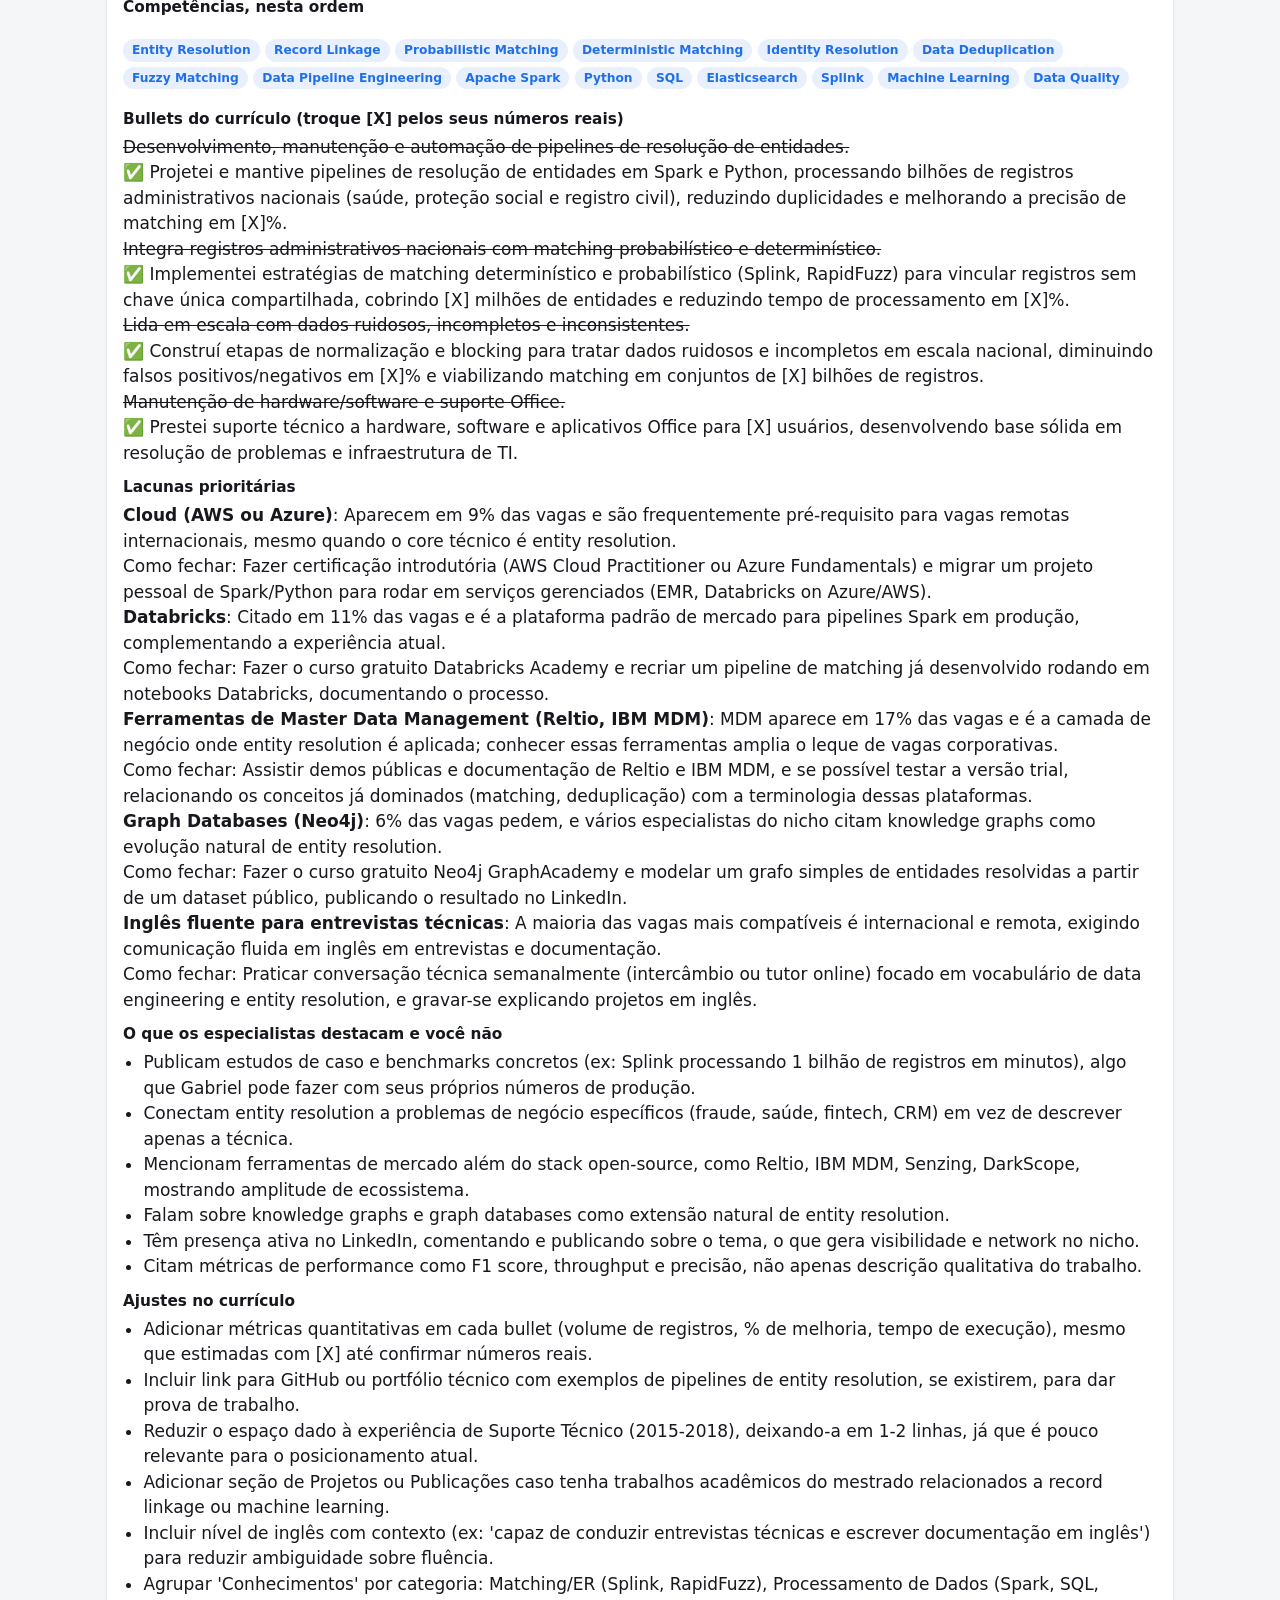
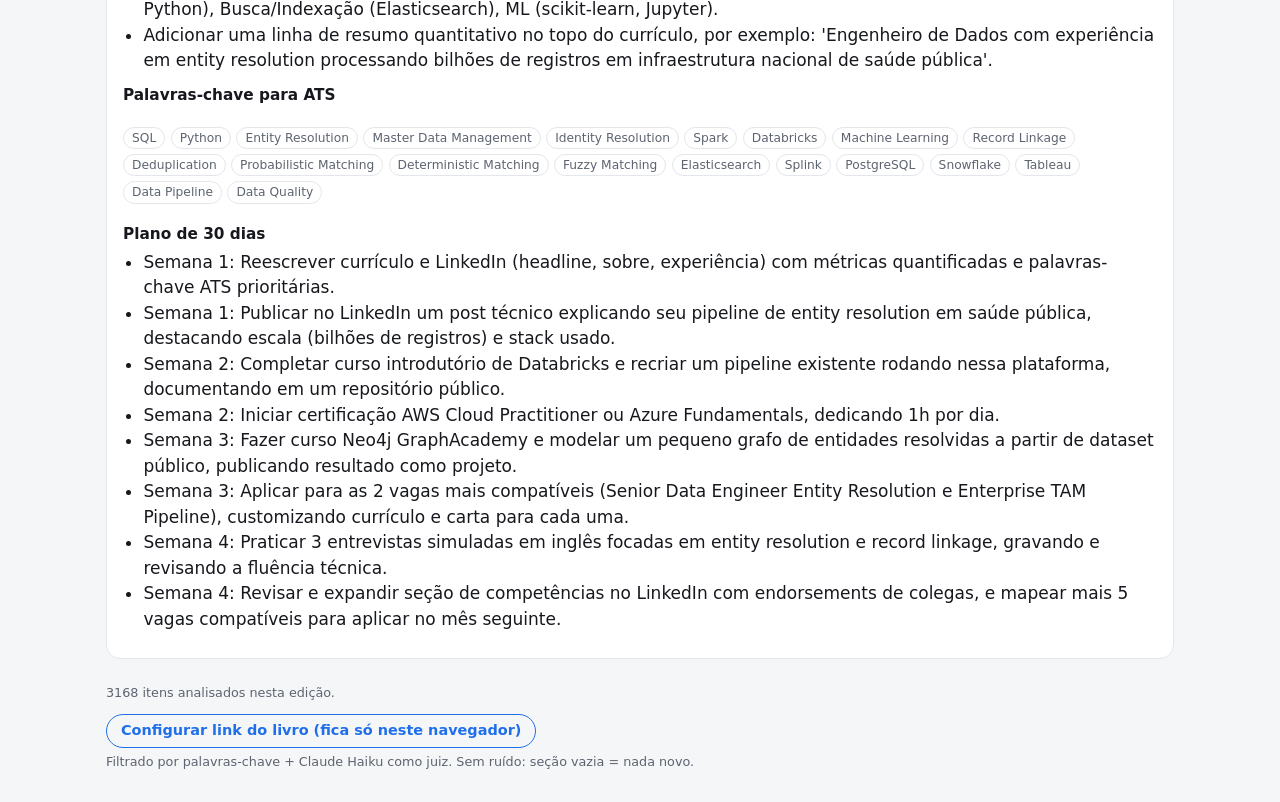
==== commit 5d9d575b: "Varredura diária do LinkedIn logado no computador local + vagas ordenadas das mais recentes - script" ====
--- a/site/index.html
+++ b/site/index.html
@@ -35,7 +35,7 @@
     <div class="grid">
       <section class="card wide" id="abertas">
         <h2>💼 Vagas no seu perfil <span class="count"></span></h2>
-        <p class="meta">À vista: as publicadas nos últimos dias, as novas no radar e as 4 mais compatíveis. Revalidadas todo dia: vaga que fecha sai da lista. <span class="atualizado"></span></p>
+        <p class="meta">Das mais recentes para as mais antigas. Revalidadas todo dia: vaga que fecha sai da lista. <span class="atualizado"></span></p>
         <div class="list"></div>
       </section>
       <section class="card" id="pessoas">
@@ -95,7 +95,7 @@
     <div class="grid">
       <section class="card wide" id="b-vagas">
         <h2>🇧🇷 Vagas no Brasil <span class="count"></span></h2>
-        <p class="meta">À vista: as publicadas nos últimos dias, as novas no radar e as 4 mais compatíveis. Revalidadas todo dia. <span class="atualizado"></span></p>
+        <p class="meta">Das mais recentes para as mais antigas. Revalidadas todo dia. <span class="atualizado"></span></p>
         <div class="list"></div>
       </section>
       <section class="card wide" id="b-cv">
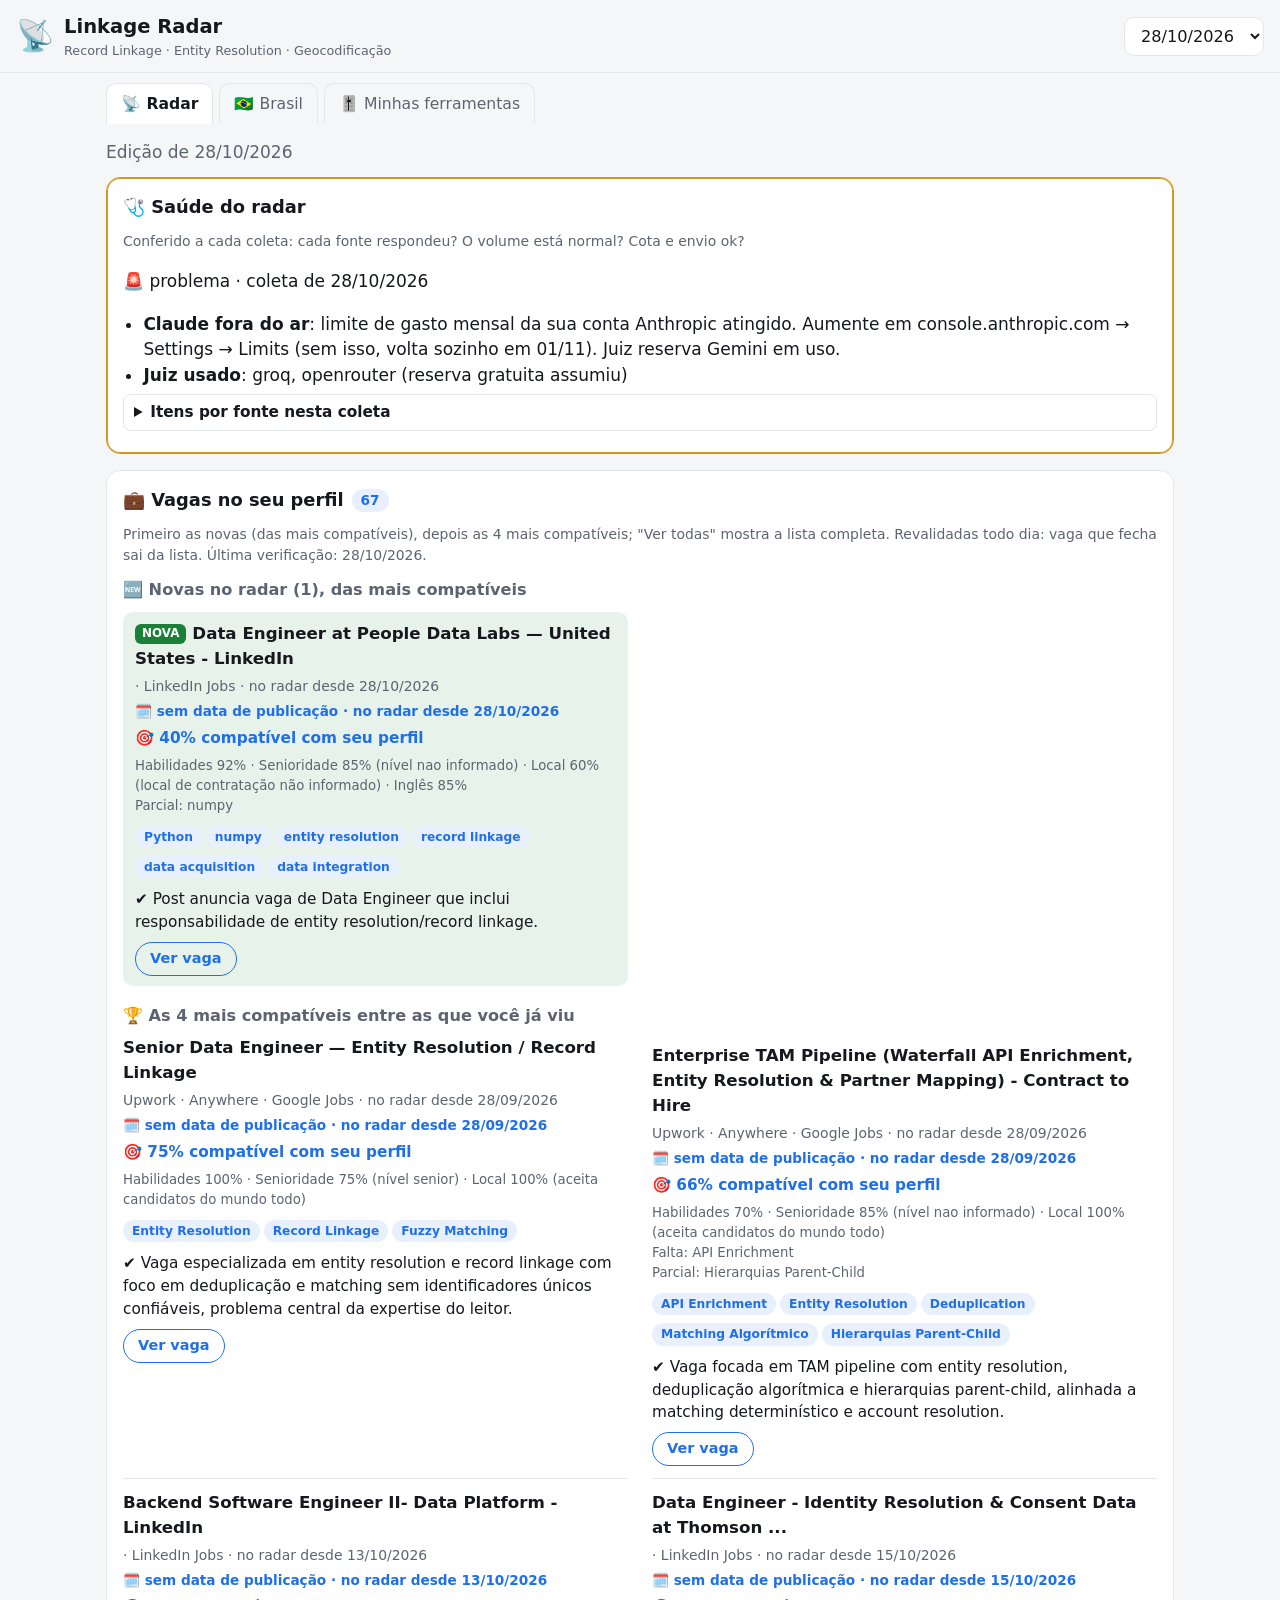
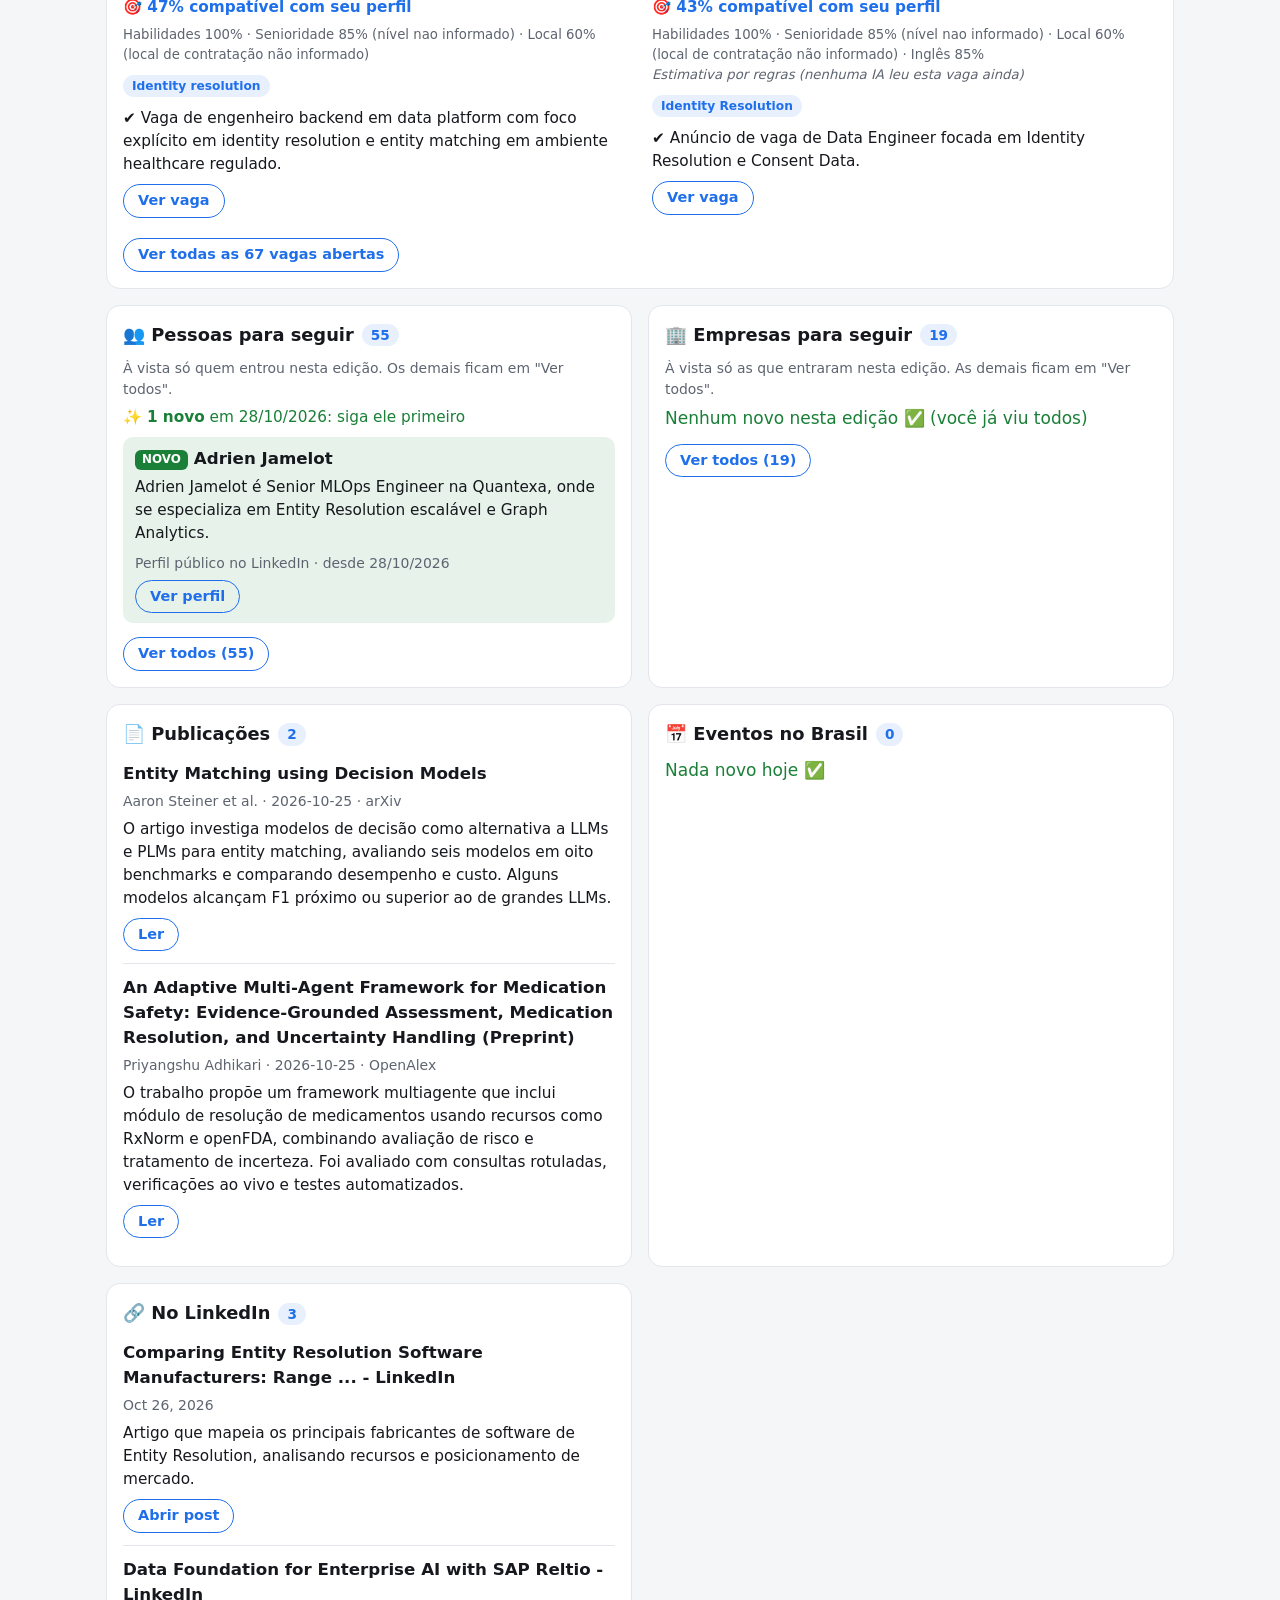
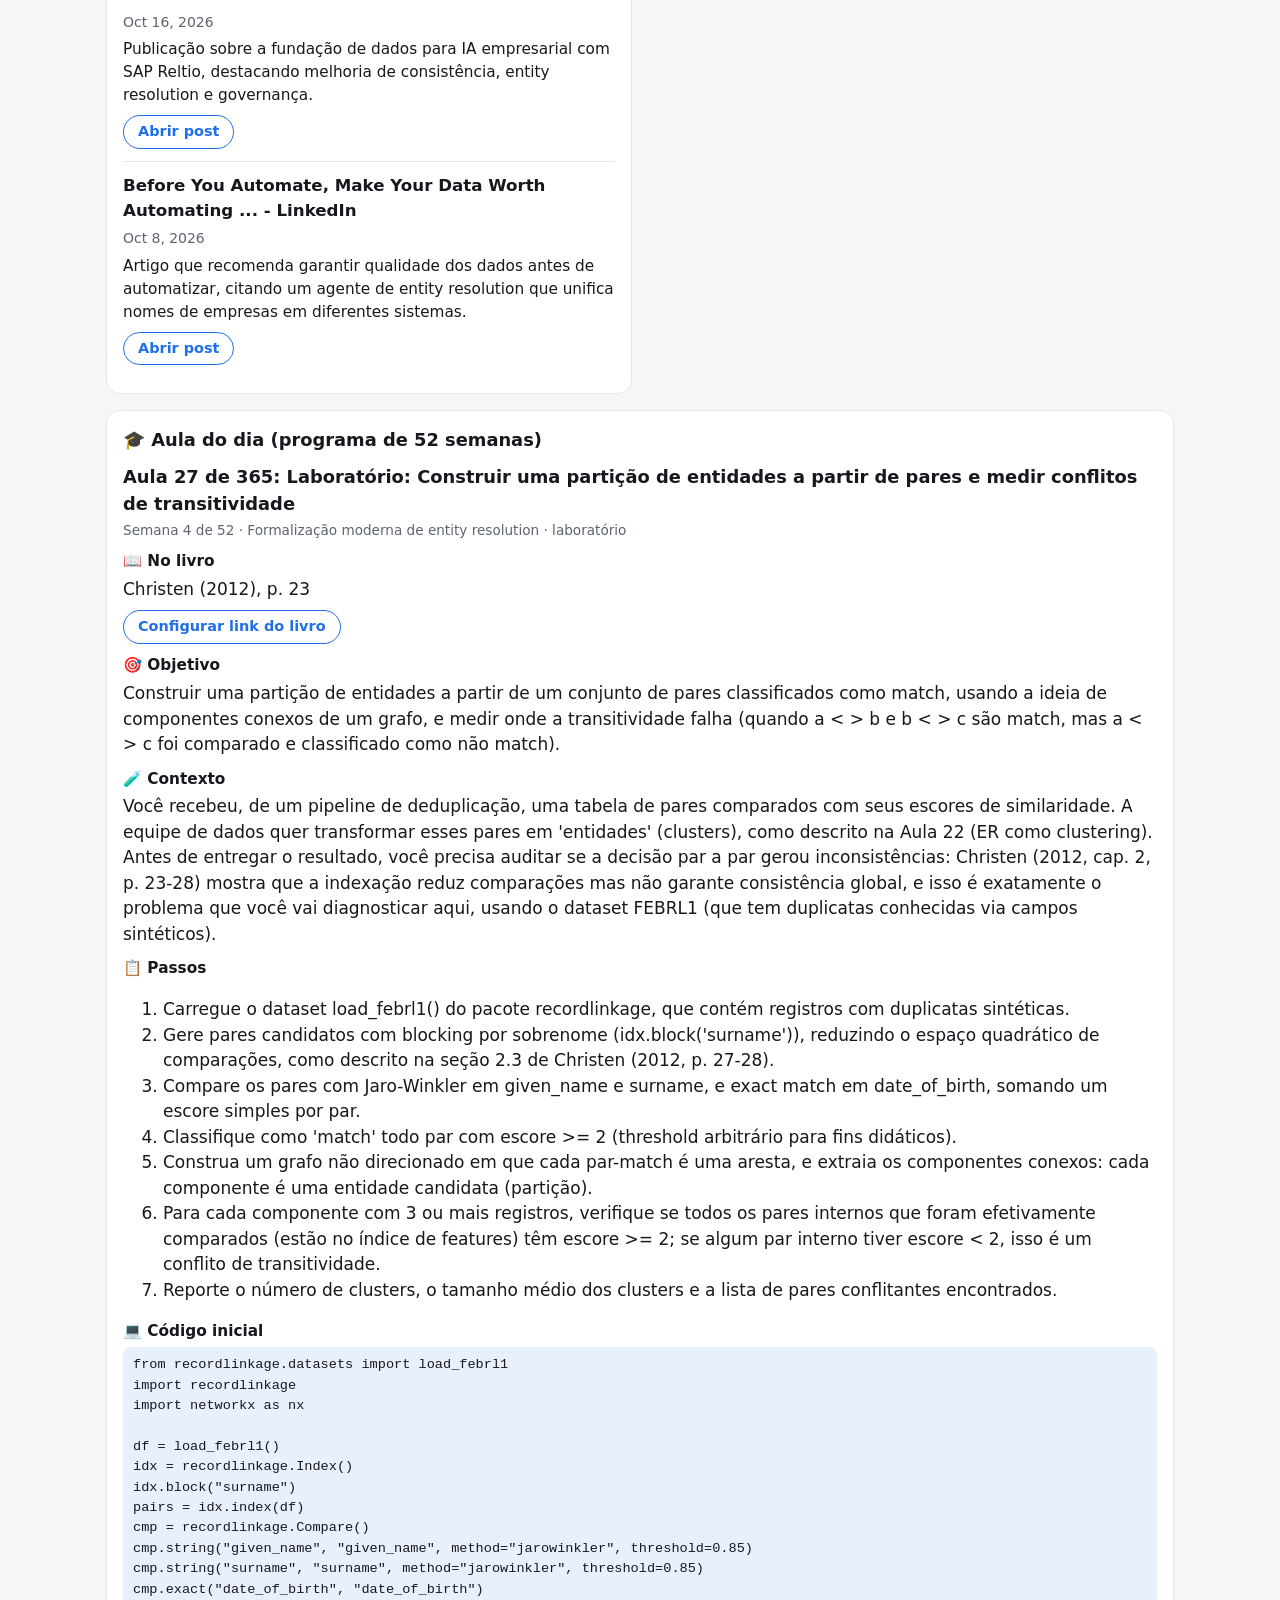
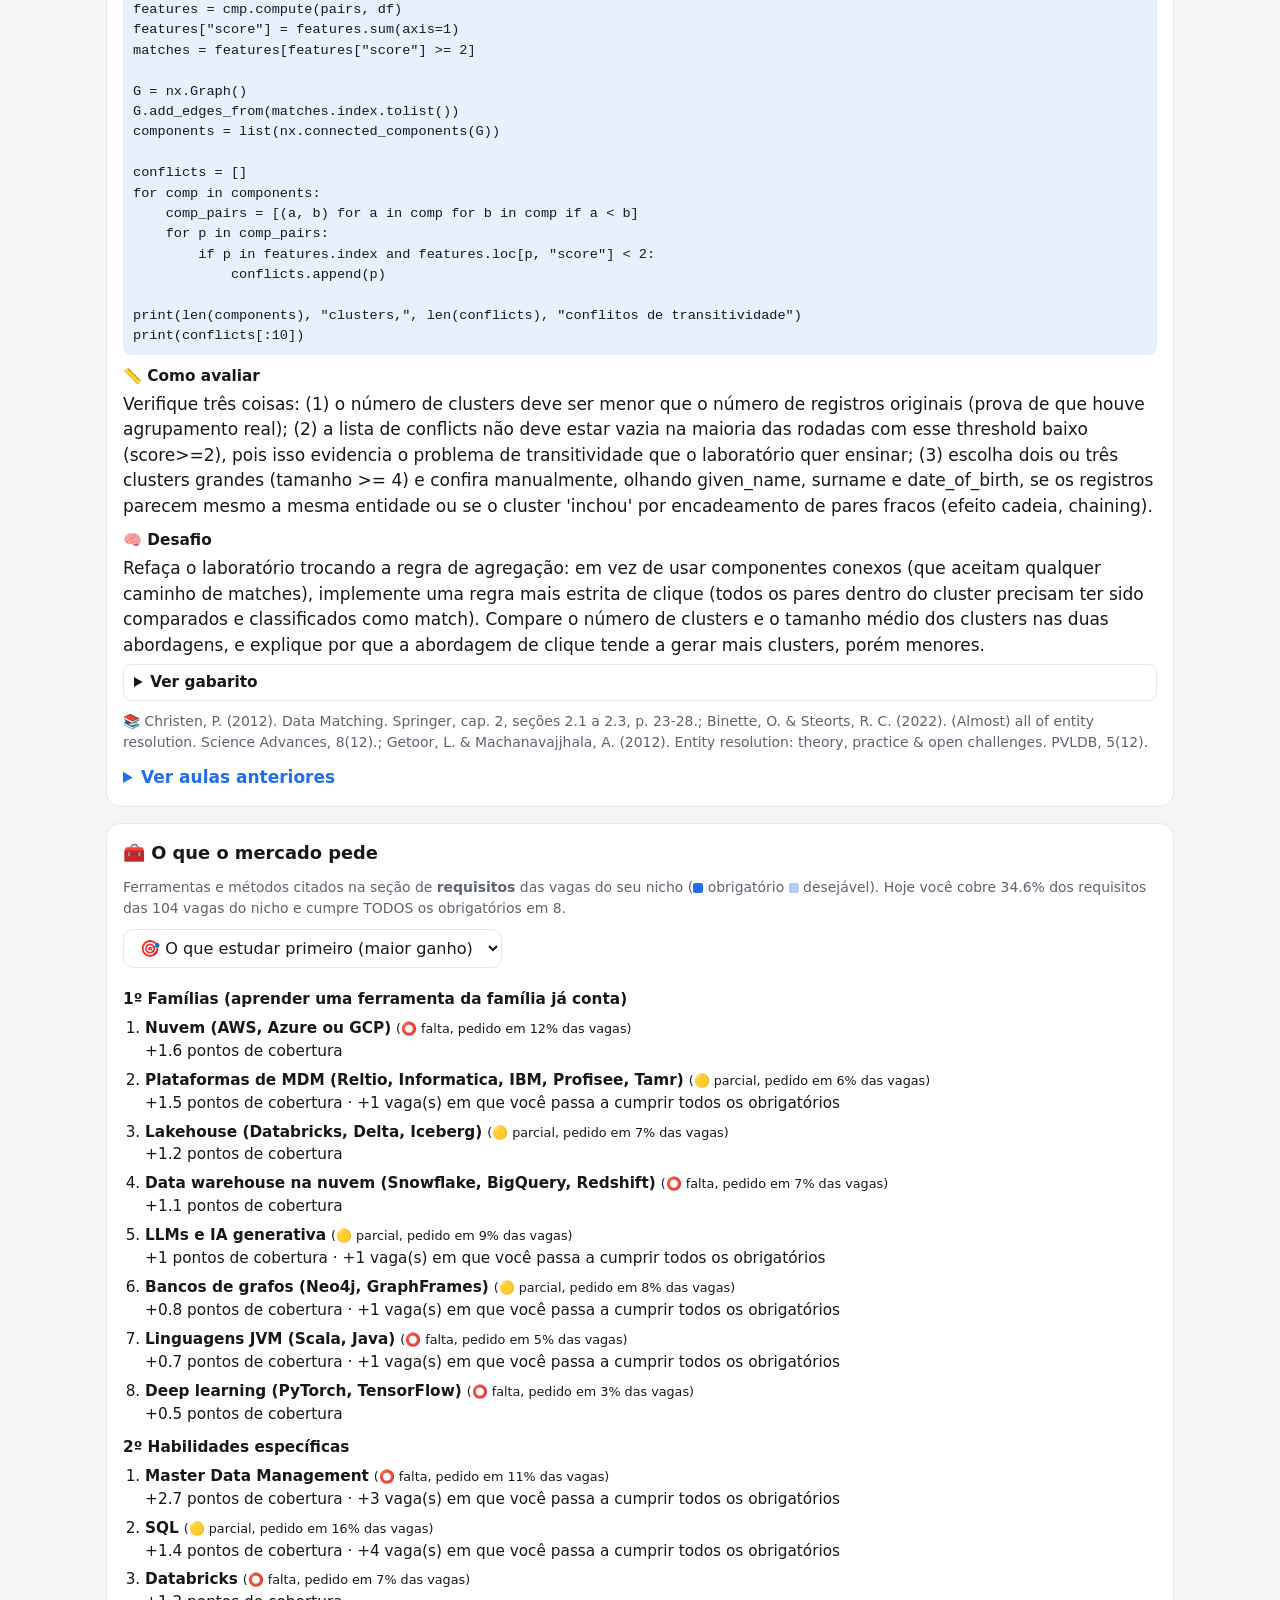
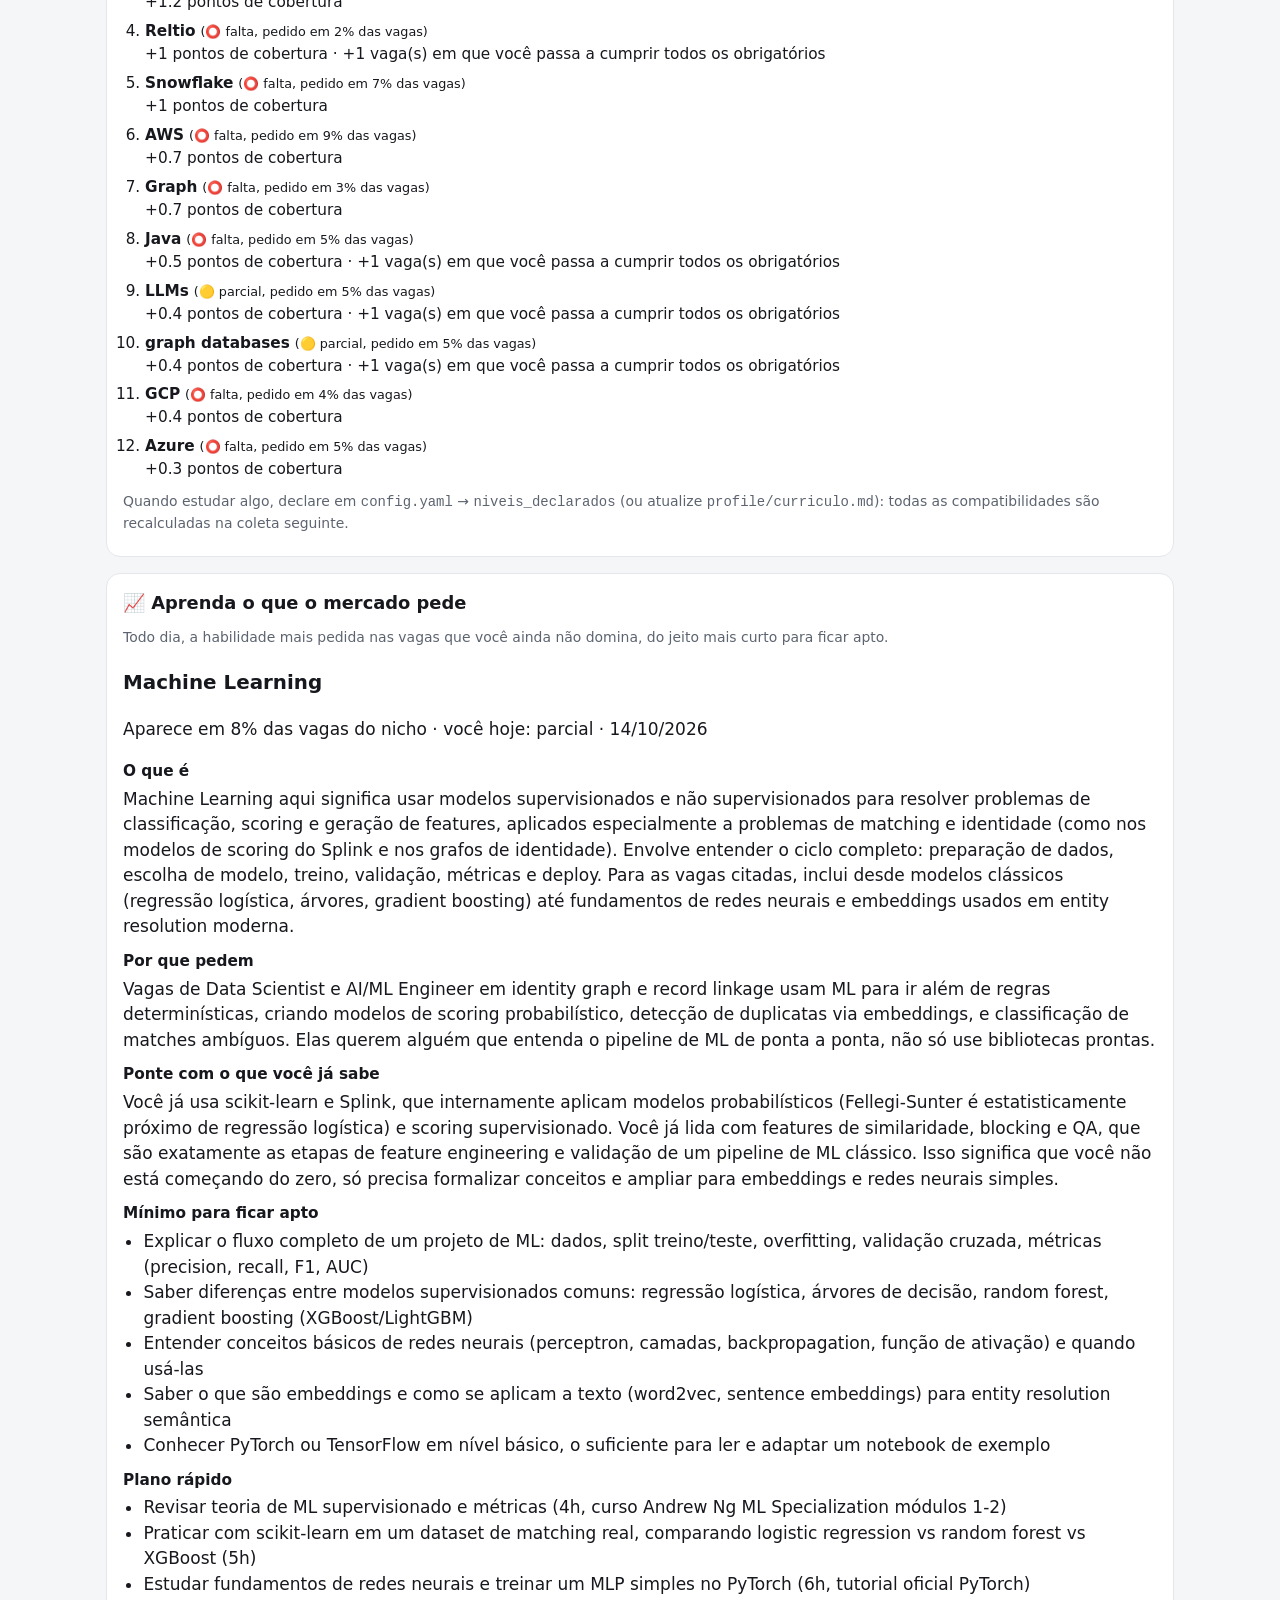
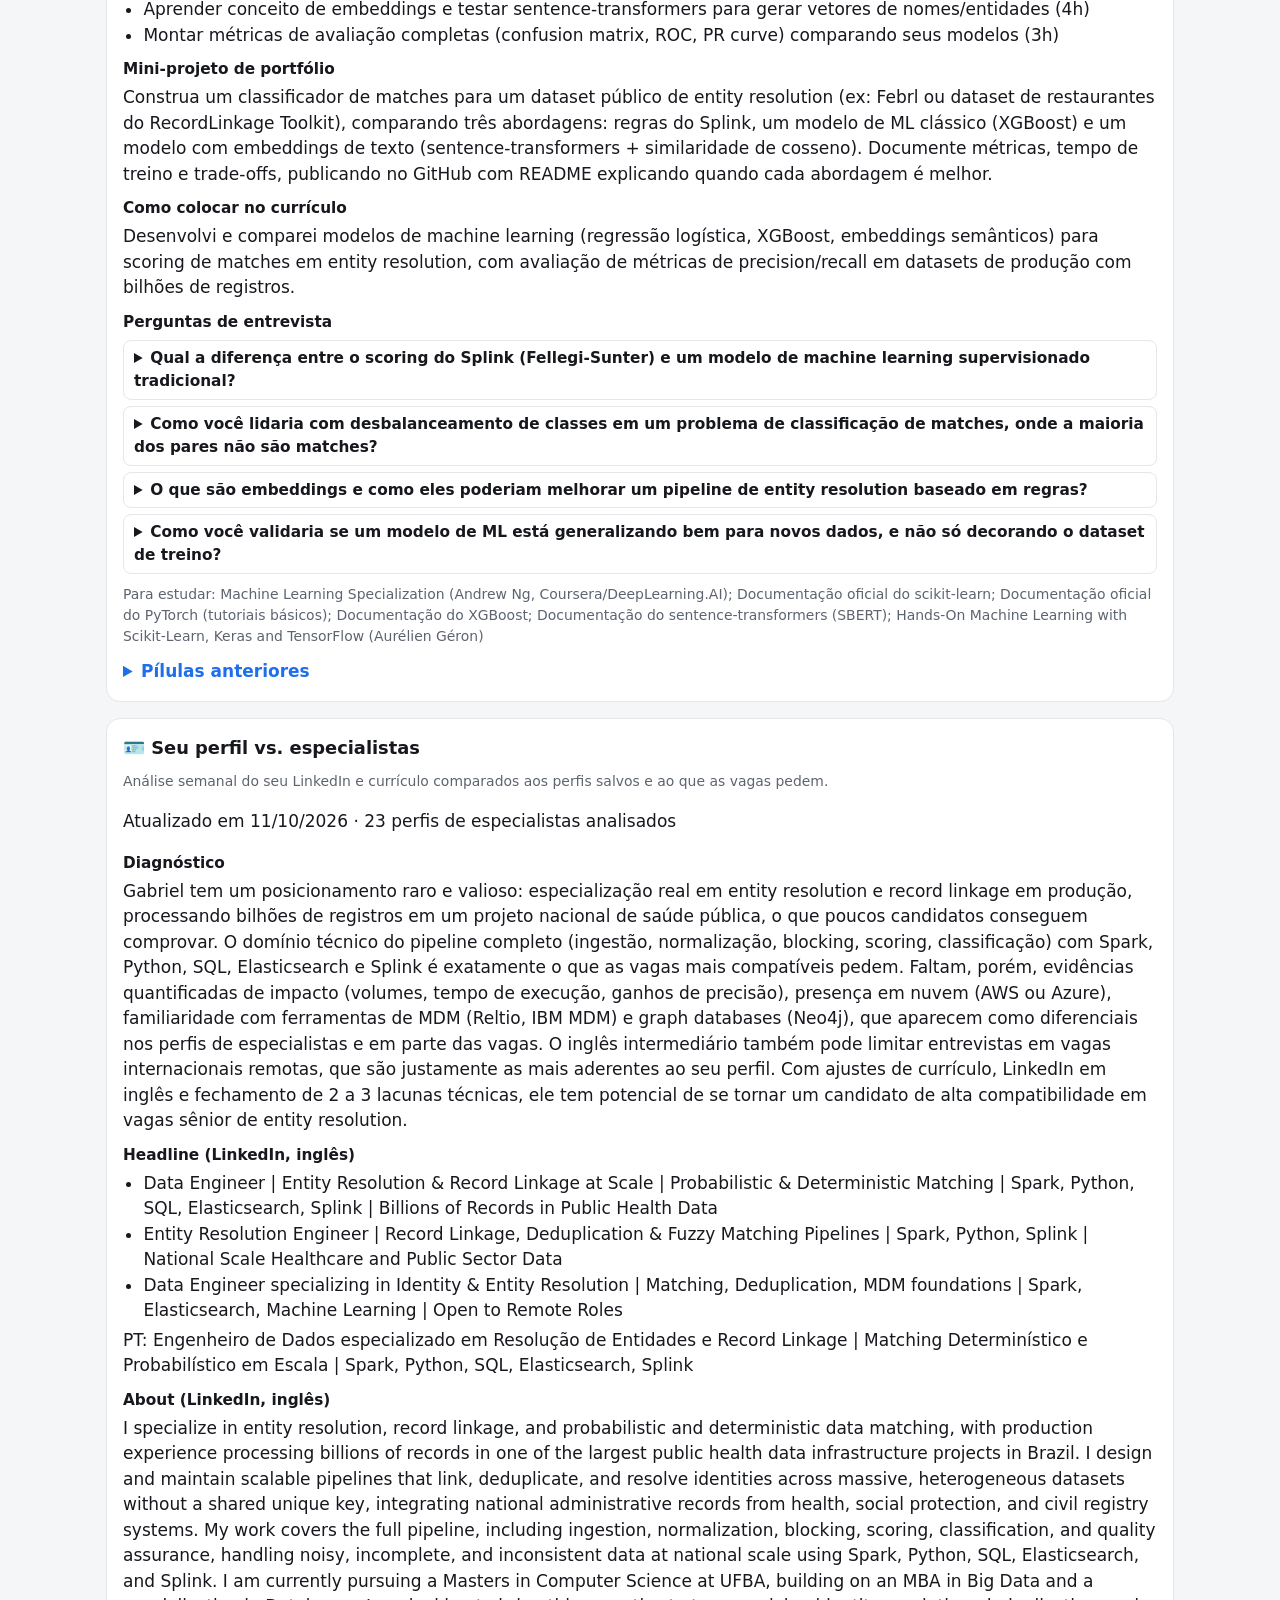
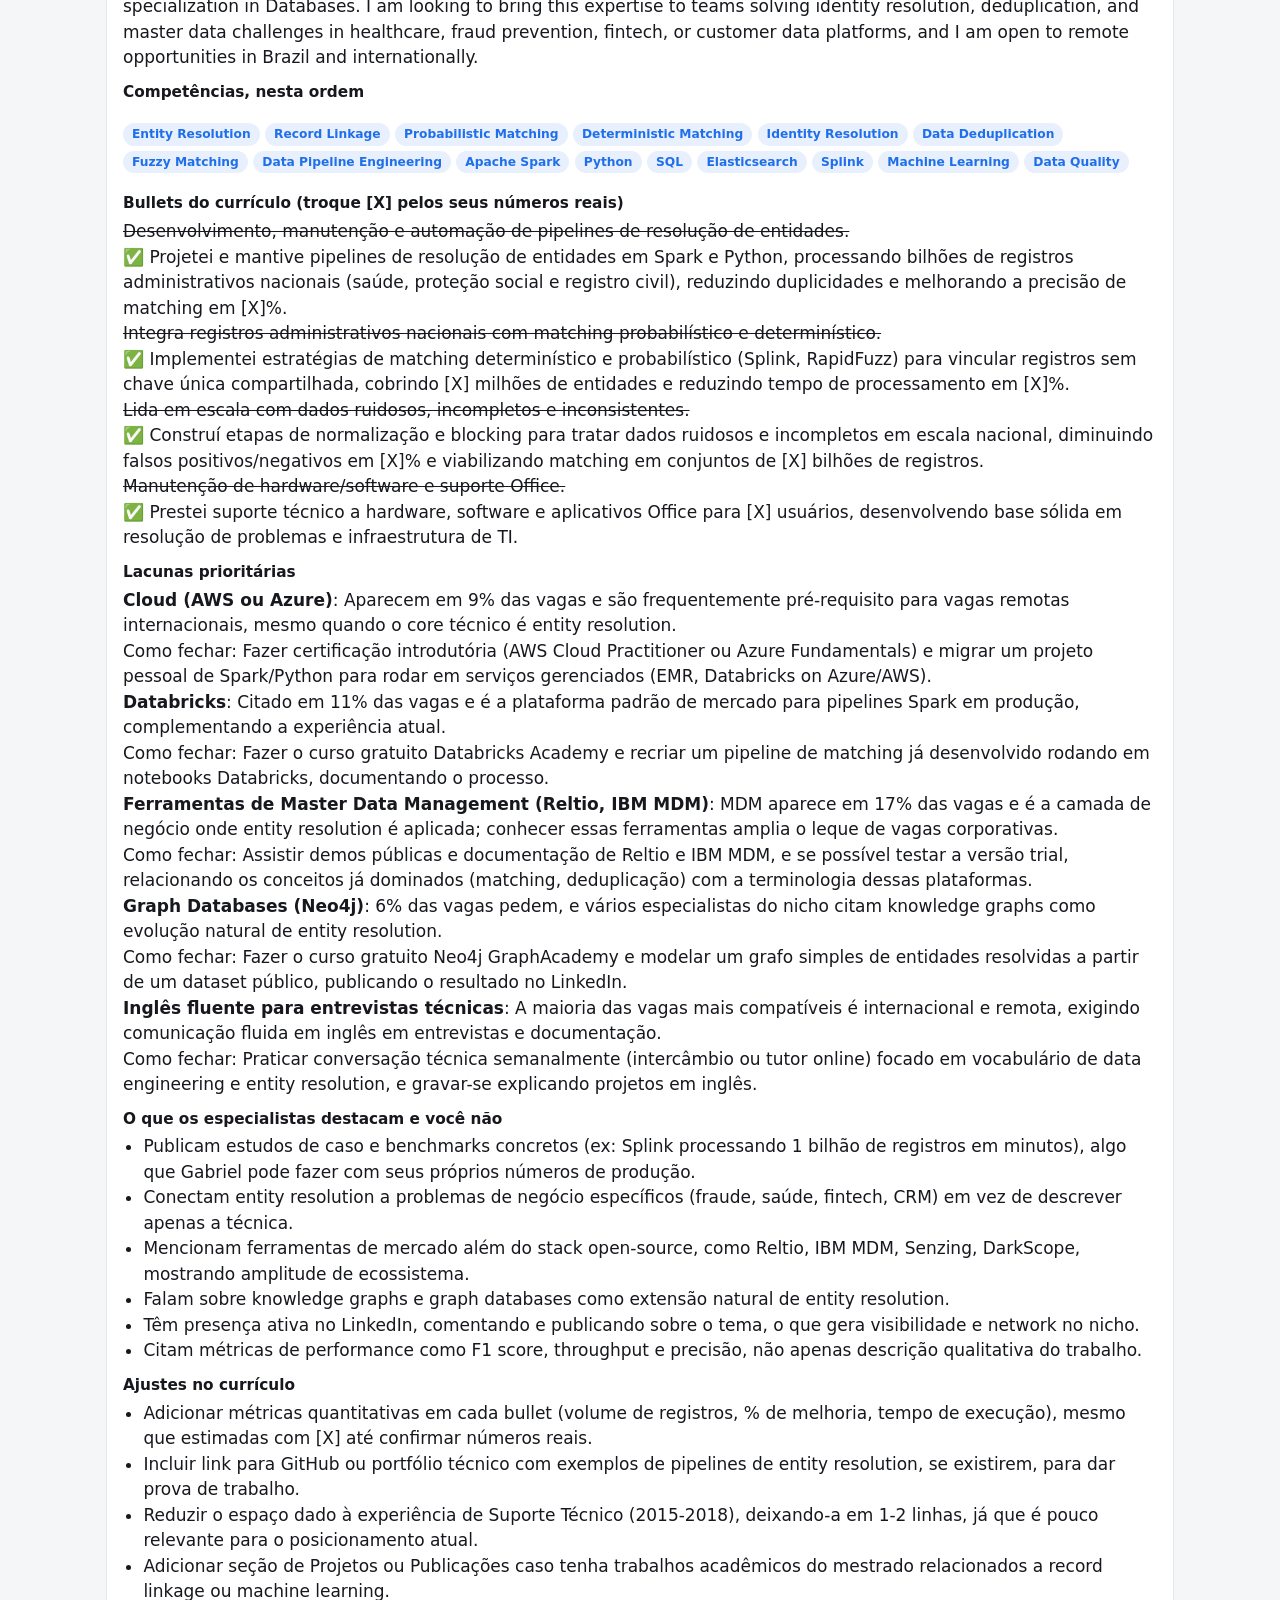
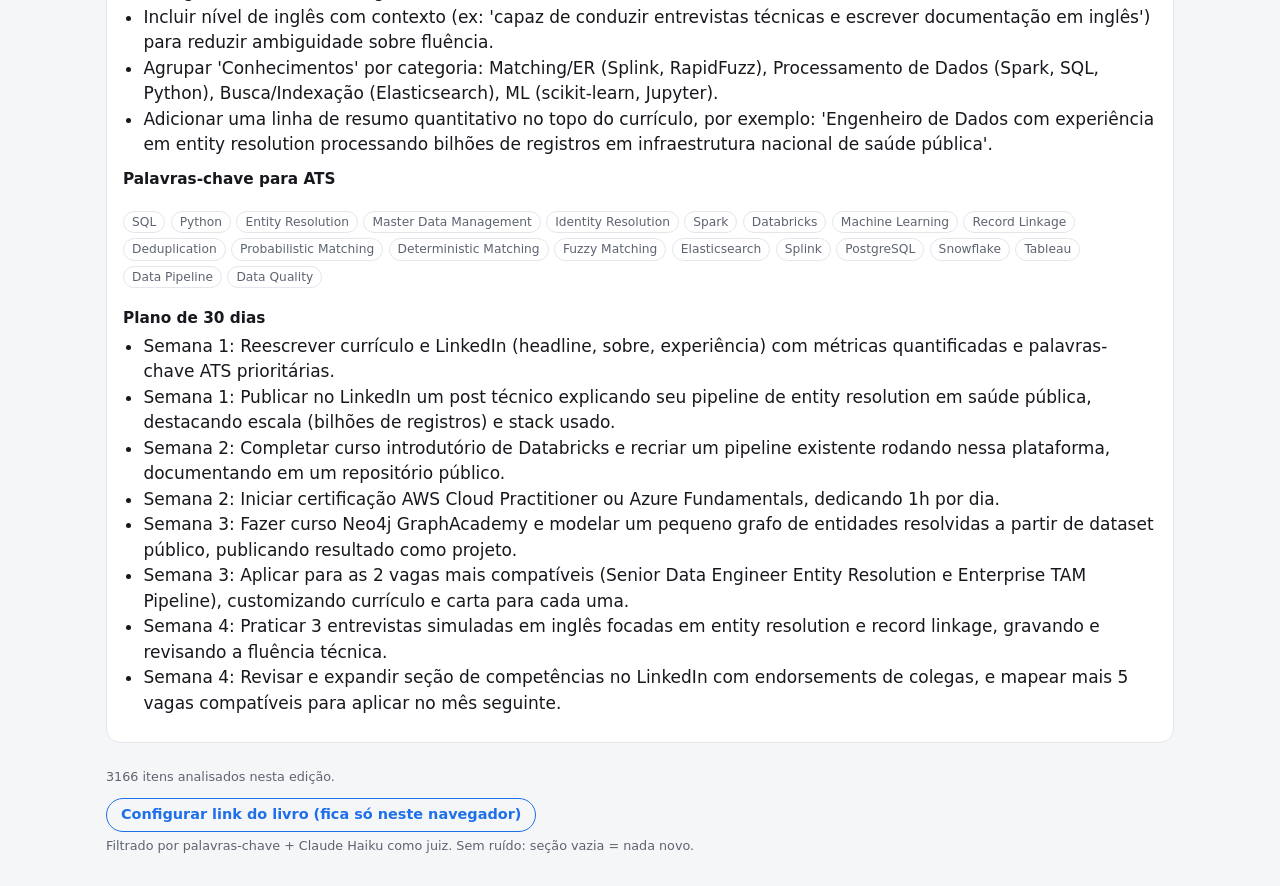
==== commit cfb2ab1f: "Site: vagas novas (das mais compatíveis), depois só as 4 mais compatíveis e botão Ver todas Co-Autho" ====
--- a/site/index.html
+++ b/site/index.html
@@ -35,7 +35,7 @@
     <div class="grid">
       <section class="card wide" id="abertas">
         <h2>💼 Vagas no seu perfil <span class="count"></span></h2>
-        <p class="meta">Das mais recentes para as mais antigas. Revalidadas todo dia: vaga que fecha sai da lista. <span class="atualizado"></span></p>
+        <p class="meta">Primeiro as novas (das mais compatíveis), depois as 4 mais compatíveis; "Ver todas" mostra a lista completa. Revalidadas todo dia: vaga que fecha sai da lista. <span class="atualizado"></span></p>
         <div class="list"></div>
       </section>
       <section class="card" id="pessoas">
@@ -95,7 +95,7 @@
     <div class="grid">
       <section class="card wide" id="b-vagas">
         <h2>🇧🇷 Vagas no Brasil <span class="count"></span></h2>
-        <p class="meta">Das mais recentes para as mais antigas. Revalidadas todo dia. <span class="atualizado"></span></p>
+        <p class="meta">Primeiro as novas (das mais compatíveis), depois as 4 mais compatíveis; "Ver todas" mostra a lista completa. Revalidadas todo dia. <span class="atualizado"></span></p>
         <div class="list"></div>
       </section>
       <section class="card wide" id="b-cv">
